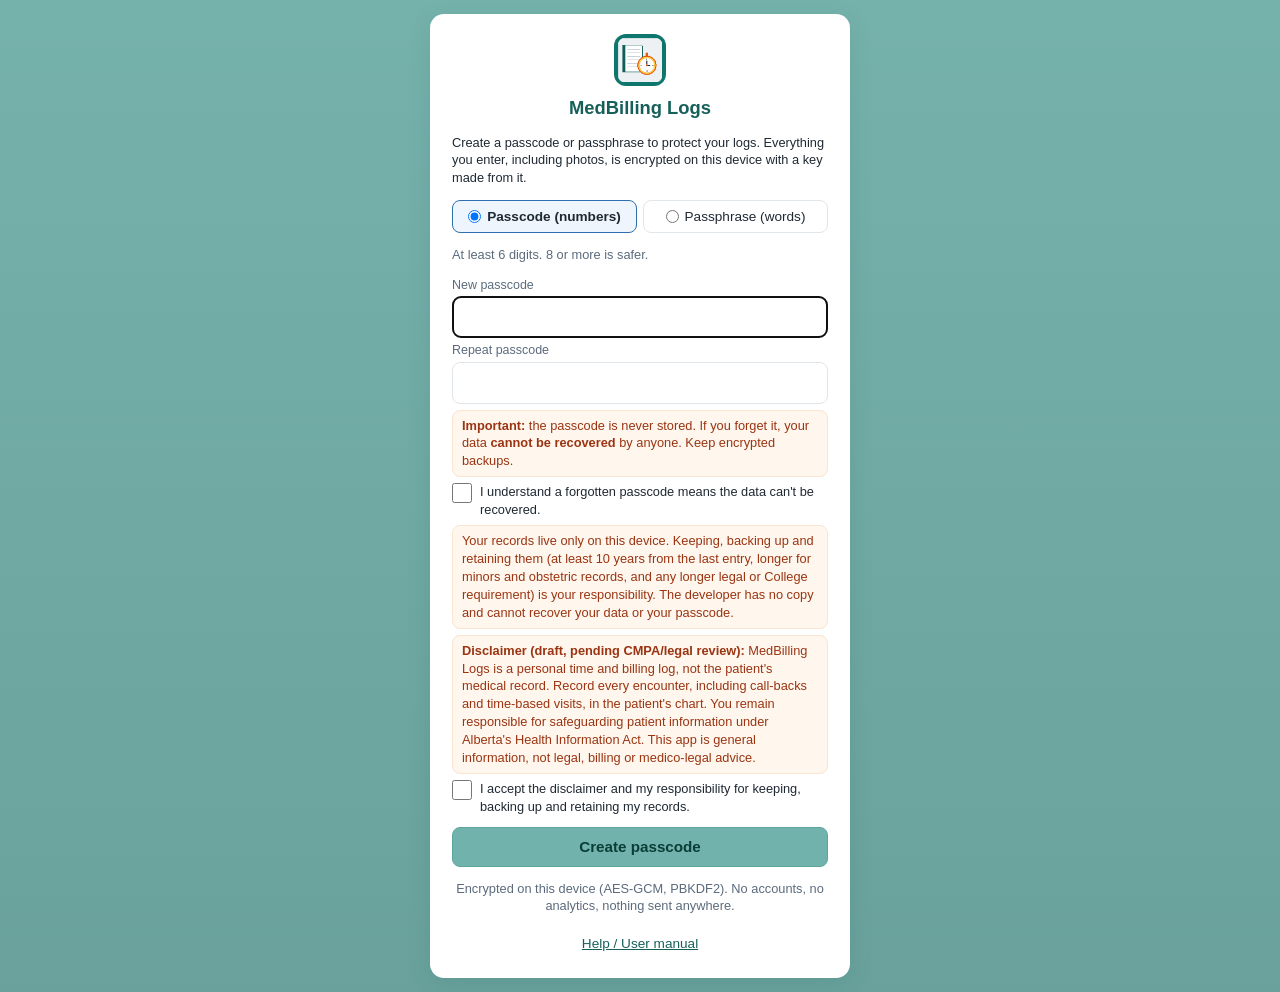
==== public/index.html @ 8cae79d1 "Logs v13 (Cloudflare line) + Medibrisa footer; Fee Desk links -> feedesk.medibrisa.com (0 github.io)" ====
<!doctype html>
<html lang="en">
<head>
<meta charset="utf-8">
<meta name="viewport" content="width=device-width, initial-scale=1, viewport-fit=cover">
<meta http-equiv="Content-Security-Policy" content="default-src 'self'; script-src 'self'; style-src 'self'; img-src 'self' data: blob:; connect-src 'self'; form-action 'none'; manifest-src 'self'; worker-src 'self'; base-uri 'self'; object-src 'none'">
<meta name="referrer" content="no-referrer">
<title>MedBilling Logs</title>
<meta name="description" content="MedBilling Logs: private, offline encounter time log for physicians. Passcode-locked and encrypted on your device.">
<meta name="theme-color" content="#0f766e">
<meta name="apple-mobile-web-app-capable" content="yes">
<meta name="mobile-web-app-capable" content="yes">
<meta name="apple-mobile-web-app-status-bar-style" content="black-translucent">
<meta name="apple-mobile-web-app-title" content="MB Logs">
<meta name="application-name" content="MedBilling Logs">
<link rel="manifest" href="manifest.webmanifest">
<link rel="icon" href="icons/icon-192.png" sizes="192x192">
<link rel="apple-touch-icon" href="icons/apple-touch-icon.png">
<link rel="stylesheet" href="css/app.css">
<link rel="stylesheet" href="clinical-resources/cr.css">
<link rel="stylesheet" href="css/shared/favrow.css">
<link rel="stylesheet" href="css/shared/suite.css">
<link rel="stylesheet" href="css/shared/spui.css">
<link rel="stylesheet" href="css/shared/move.css">
</head>
<body class="locked">
<section id="lock" class="lock" aria-label="Locked">
  <div class="lockbox">
    <img src="icons/icon-192.png" alt="" width="64" height="64">
    <h1>MedBilling Logs</h1>
    <form id="setupForm" hidden autocomplete="off">
      <p class="small">Create a passcode or passphrase to protect your logs. Everything you enter, including photos, is encrypted on this device with a key made from it.</p>
      <div class="seg kindseg" role="radiogroup" aria-label="Type of login secret"><label><input type="radio" name="sKind" value="pin" checked> Passcode (numbers)</label><label><input type="radio" name="sKind" value="phrase"> Passphrase (words)</label></div>
      <p class="small muted" id="sKindHint">At least 6 digits. 8 or more is safer.</p>
      <label class="fld"><span id="sLbl1">New passcode</span><input id="sPass" type="password" inputmode="numeric" maxlength="128" required autocomplete="new-password" autocapitalize="off" autocorrect="off" spellcheck="false"></label>
      <label class="fld"><span id="sLbl2">Repeat passcode</span><input id="sPass2" type="password" inputmode="numeric" maxlength="128" required autocomplete="new-password" autocapitalize="off" autocorrect="off" spellcheck="false"></label>
      <p class="warnbox small"><b>Important:</b> the passcode is never stored. If you forget it, your data <b>cannot be recovered</b> by anyone. Keep encrypted backups.</p>
      <label class="chk small"><input type="checkbox" id="sAck" required> I understand a forgotten passcode means the data can't be recovered.</label>
      <p class="warnbox small" id="sStmt">Your records live only on this device. Keeping, backing up and retaining them (at least 10 years from the last entry, longer for minors and obstetric records, and any longer legal or College requirement) is your responsibility. The developer has no copy and cannot recover your data or your passcode.</p>
      <p class="warnbox small" id="sDisc"><b>Disclaimer (draft, pending CMPA/legal review):</b> MedBilling Logs is a personal time and billing log, not the patient's medical record. Record every encounter, including call-backs and time-based visits, in the patient's chart. You remain responsible for safeguarding patient information under Alberta's Health Information Act. This app is general information, not legal, billing or medico-legal advice.</p>
      <label class="chk small"><input type="checkbox" id="sResp" required> I accept the disclaimer and my responsibility for keeping, backing up and retaining my records.</label>
      <p class="err small" id="sErr" role="alert"></p>
      <button type="submit" class="primary wide" id="sBtn">Create passcode</button>
    </form>
    <form id="unlockForm" hidden autocomplete="off">
      <div id="euLock" class="eulock" hidden>
        <button type="button" class="primary wide" id="euBio" hidden>Unlock with Face ID</button>
        <button type="button" class="primary wide" id="euKey" hidden>Unlock with passkey</button>
        <div id="euPinBox" hidden><label class="fld">Quick PIN<input id="euPin" type="password" inputmode="numeric" pattern="[0-9]*" maxlength="6" autocomplete="off" aria-describedby="euErr"></label><button type="button" class="primary wide" id="euPinBtn">Unlock with PIN</button></div>
        <p class="err small" id="euErr" role="alert"></p>
        <p class="small muted euor">or use your passcode / passphrase:</p>
      </div>
      <label class="fld"><span id="uLbl">Passcode or passphrase</span><input id="uPass" type="password" maxlength="128" required autocomplete="current-password" autocapitalize="off" autocorrect="off" spellcheck="false"></label>
      <p class="err small" id="uErr" role="alert"></p>
      <button type="submit" class="primary wide" id="uBtn">Unlock</button>
      <button type="button" class="linkbtn" id="forgot">Forgot passcode?</button>
    </form>
    <p class="small muted" id="lockMsg"></p>
    <p class="small muted">Encrypted on this device (AES-GCM, PBKDF2). No accounts, no analytics, nothing sent anywhere.</p>
    <button type="button" class="linkbtn manlink">Help / User manual</button>
  </div>
</section>
<header class="top">
  <a class="brand" id="homeLink" href="./" aria-label="MedBilling Logs home">
    <img src="icons/icon-192.png" alt="" width="32" height="32">
    <span class="title">MedBilling Logs</span>
  </a>
  <span class="topr"><span class="clock" id="clock" aria-hidden="true"></span><button type="button" class="lockbtn" id="lockNow" aria-label="Lock now" title="Lock now">Lock</button></span>
</header>
<div class="pbar" id="pbar" role="status" aria-label="Billing time period">
  <div class="pb1"><b id="pbName">Time period</b><span class="pbh" id="pbHrs"></span><span class="pbu" id="pbUnits"></span></div>
  <div class="pb2"><div class="pbtrack" aria-hidden="true"><div class="pbfill" id="pbFill"></div></div><span class="pbr" id="pbLeft"></span></div>
</div>
<nav class="tabs sptabs" id="tabs" role="tablist" aria-label="MedBilling Logs sections">
  <button type="button" role="tab" data-tab="fav" aria-selected="false"><svg class="ti" viewBox="0 0 24 24" aria-hidden="true" focusable="false"><path d="M12 3.5l2.6 5.3 5.9.9-4.3 4.1 1 5.8L12 16.8l-5.2 2.8 1-5.8-4.3-4.1 5.9-.9z"/></svg><span>Favourites</span></button>
  <button type="button" role="tab" data-tab="today" class="on" aria-selected="true"><svg class="ti" viewBox="0 0 24 24" aria-hidden="true" focusable="false"><rect x="3.5" y="5" width="17" height="15" rx="2.5"/><path d="M3.5 10h17M8 3v4M16 3v4"/><circle cx="12" cy="15" r="1.6"/></svg><span>Today</span></button>
  <button type="button" role="tab" data-tab="history" aria-selected="false"><svg class="ti" viewBox="0 0 24 24" aria-hidden="true" focusable="false"><path d="M4 12a8 8 0 1 0 2.4-5.7"/><path d="M4 4v4h4"/><path d="M12 8v4.5l3 2"/></svg><span>History</span></button>
  <button type="button" role="tab" data-tab="claims" aria-selected="false"><svg class="ti" viewBox="0 0 24 24" aria-hidden="true" focusable="false"><rect x="4" y="3.5" width="16" height="17" rx="2.5"/><path d="M8 9l2 2 4-4M8 15h8"/></svg><span>Claims</span></button>
  <button type="button" role="tab" data-tab="res" aria-selected="false"><svg class="ti" viewBox="0 0 24 24" aria-hidden="true" focusable="false"><path d="M4 5.5A2.5 2.5 0 0 1 6.5 3H20v15H6.5A2.5 2.5 0 0 0 4 20.5z"/><path d="M4 20.5A2.5 2.5 0 0 0 6.5 23H20v-5"/></svg><span>Resources</span></button>
  <button type="button" role="tab" data-tab="data" aria-selected="false"><svg class="ti" viewBox="0 0 24 24" aria-hidden="true" focusable="false"><circle cx="12" cy="12" r="3"/><path d="M12 2.5v3M12 18.5v3M2.5 12h3M18.5 12h3M5.3 5.3l2.1 2.1M16.6 16.6l2.1 2.1M5.3 18.7l2.1-2.1M16.6 7.4l2.1-2.1"/></svg><span>Settings</span></button>
</nav>

<main id="main">
  <section id="tab-today" class="panel">
    <div class="card warnbox" id="bkRemind" hidden><p class="small" id="bkText"></p><div class="rowbtns"><button type="button" class="primary" id="bkNow">Back up now</button><button type="button" class="ghost" id="bkLater">Remind me later</button></div><p class="bkx small" data-k="auto"></p></div>
    <div class="card abwarn" id="abWarn" hidden role="status"><p class="small" id="abWarnTxt"></p><div class="rowbtns"><button type="button" class="ghost" id="abWarnAllow" hidden>Allow access</button><button type="button" class="ghost" id="abWarnRetry">Try again</button><button type="button" class="linkbtn sm" id="abWarnSet">Backup settings</button></div></div>
    <div class="card warnbox" id="abRemind" hidden><p class="small" id="abRemindTxt"></p><div class="rowbtns"><button type="button" class="primary" id="abRemindNow">Back up now</button><button type="button" class="ghost" id="abRemindLater">Later</button></div><p class="bkx small" data-k="auto"></p></div>
    <div class="tbar" id="tbar" role="toolbar" aria-label="Day tools">
      <div class="tgrp dnav">
        <button type="button" class="tb ic sptb" id="dPrev" aria-label="Previous day" title="Previous day"><span class="sti" aria-hidden="true">‹</span><span class="stl">Prev</span></button>
        <label class="tb dpick" title="Choose a day"><span id="dLbl">Today</span><input type="date" id="dPick" aria-label="Choose a day"></label>
        <button type="button" class="tb ic sptb" id="dNext" aria-label="Next day" title="Next day"><span class="sti" aria-hidden="true">›</span><span class="stl">Next</span></button>
        <button type="button" class="tb sptb" id="dToday" aria-label="Go to today" title="Back to today"><span class="stl">Today</span></button>
        <button type="button" class="tb ic sptb" id="ptSearchBtn" aria-label="Search: find a patient" title="Find a patient (name, MRN / PHN or ULI)" aria-haspopup="dialog"><span class="sti" aria-hidden="true"><svg viewBox="0 0 24 24" width="16" height="16" aria-hidden="true" focusable="false" fill="none" stroke="currentColor" stroke-width="2.2" stroke-linecap="round"><circle cx="10.5" cy="10.5" r="6"/><path d="M15 15l5.5 5.5"/></svg></span><span class="stl">Search</span></button>
      </div>
      <div class="tgrp site">
        <button type="button" class="tb fac" id="osFac" aria-label="Choose facility"><span class="fl">Facility</span> <b id="osFacName">Choose…</b></button>
        <button type="button" class="tb arr" id="osBtn">Arrive</button>
        <span class="tinfo" id="osInfo" aria-live="polite"></span>
      </div>
      <div class="tgrp cnav" role="group" aria-label="Move between cells">
        <button type="button" class="tb ic sptb" id="gPrev" aria-label="Previous cell" title="Previous cell (Shift+Tab)"><span class="sti" aria-hidden="true">←</span><span class="stl">Cell</span></button>
        <button type="button" class="tb ic sptb" id="gNext" aria-label="Next cell" title="Next cell (Tab or Enter)"><span class="sti" aria-hidden="true">→</span><span class="stl">Cell</span></button>
      </div>
      <div class="tgrp udo" role="group" aria-label="Undo and redo">
        <button type="button" class="tb ic ub sptb" id="gUndo" aria-label="Undo" title="Undo (Ctrl+Z / ⌘Z)" disabled><span class="sti" aria-hidden="true">↶</span><span class="stl">Undo</span></button>
        <button type="button" class="tb ic ub sptb" id="gRedo" aria-label="Redo" title="Redo (Shift+Ctrl+Z / ⇧⌘Z)" disabled><span class="sti" aria-hidden="true">↷</span><span class="stl">Redo</span></button>
      </div>
      <div class="tgrp crg"><button type="button" class="tb ic sptb" id="crOpen" aria-label="Clinical resources" aria-controls="crDrawer" aria-expanded="false" title="Clinical resources (R)"><span class="sti" aria-hidden="true">📚</span><span class="stl">Resources</span></button></div>
      <span class="tinfo wk" id="wkTot"></span>
      <span class="tsp" aria-hidden="true"></span>
      <div class="tgrp acts">
        <button type="button" class="tb sptb" id="cbBtn" aria-label="Add call-back"><span class="sti" aria-hidden="true">+</span><span class="stl">Call-back</span></button>
        <button type="button" class="tb sptb" id="repToday" aria-label="Report / share"><span class="sti" aria-hidden="true">⇪</span><span class="stl">Report</span></button>
        <span class="menuwrap">
          <button type="button" class="tb sptb" id="moreBtn" aria-label="More day actions" aria-haspopup="true" aria-expanded="false" aria-controls="moreMenu"><span class="sti" aria-hidden="true">⋯</span><span class="stl">More</span></button>
          <span class="menu" id="moreMenu" hidden>
            <button type="button" id="manualBtn">+ Add past entry</button>
            <button type="button" id="tlToday">Timeline</button>
            <button type="button" id="rvToday">Review day</button>
            <button type="button" id="repToday2" class="mobonly">Report / share day</button>
            <button type="button" id="osEdit" hidden>Edit arrival time / back-date</button>
            <button type="button" class="manlink">Help: using the spreadsheet</button>
            <span class="mtrack" id="trackAgain" hidden></span>
          </span>
        </span>
      </div>
    </div>
    <button type="button" class="premstrip" id="premStrip" hidden></button>
    <div id="clmBar" class="clmbar" role="status" aria-live="polite" hidden></div>
    <div id="todayList" class="gridbox"></div>
  </section>

  <section id="tab-fav" class="panel fdfav" hidden>
    <div id="favPane" aria-live="polite"></div>
  </section>
  <section id="tab-history" class="panel" hidden>
    <div class="wstrip" id="wsHist"></div>
    <div id="histList"></div>
    <div class="card">
      <h3>Report a day or date range</h3>
      <div class="range"><label>From<input type="date" id="rFrom"></label><label>To<input type="date" id="rTo"></label></div>
      <button type="button" class="primary" id="repRange">Create report (PDF, Word, Excel, CSV)</button>
    </div>
  </section>

  <section id="tab-claims" class="panel" hidden>
    <div class="clmhead">
      <button type="button" class="ghost" id="clmPrev" aria-label="Previous batch week">‹</button>
      <div class="clmtt"><h2 id="clmWk">Batch</h2><p class="small muted" id="clmWkSub"></p></div>
      <button type="button" class="ghost" id="clmNext" aria-label="Next batch week">›</button>
      <button type="button" class="ghost" id="clmThis">This week</button>
    </div>
    <div class="clmbatch" id="clmBatch"></div>
    <p class="small muted clmtestnote">Thursday report. Test build: H-Link is not connected. “Queued for H-Link” only marks a claim as approved; nothing is sent.</p>
    <div id="clmRep"></div>
  </section>

  <section id="tab-res" class="panel" hidden>
    <p class="small muted">Official sites, opened in your browser. Opening a link sends no app data (no referrer, nothing attached). The app locks when you leave it.</p>
    <div class="card res"><h3>AHS &amp; zones</h3><ul><li><a href="https://www.albertahealthservices.ca/" target="_blank" rel="noopener noreferrer external" referrerpolicy="no-referrer">Alberta Health Services (AHS)</a></li><li><a href="https://www.albertahealthservices.ca/zones/zones.aspx" target="_blank" rel="noopener noreferrer external" referrerpolicy="no-referrer">AHS zones overview</a></li><li><a href="https://www.albertahealthservices.ca/zones/south-zone.aspx" target="_blank" rel="noopener noreferrer external" referrerpolicy="no-referrer">AHS South Zone</a></li><li><a href="https://www.albertahealthservices.ca/zones/calgary-zone.aspx" target="_blank" rel="noopener noreferrer external" referrerpolicy="no-referrer">AHS Calgary Zone</a></li><li><a href="https://www.albertahealthservices.ca/zones/central-zone.aspx" target="_blank" rel="noopener noreferrer external" referrerpolicy="no-referrer">AHS Central Zone</a></li><li><a href="https://www.albertahealthservices.ca/zones/edmonton-zone.aspx" target="_blank" rel="noopener noreferrer external" referrerpolicy="no-referrer">AHS Edmonton Zone</a></li><li><a href="https://www.albertahealthservices.ca/zones/north-zone.aspx" target="_blank" rel="noopener noreferrer external" referrerpolicy="no-referrer">AHS North Zone</a></li><li><a href="https://www.albertahealthservices.ca/assets/zone/ahs-map-ahs-zones.pdf" target="_blank" rel="noopener noreferrer external" referrerpolicy="no-referrer">AHS zone map (PDF)</a></li><li><a href="https://covenanthealth.ca/" target="_blank" rel="noopener noreferrer external" referrerpolicy="no-referrer">Covenant Health</a></li><li><a href="https://albertapcns.ca/pcn" target="_blank" rel="noopener noreferrer external" referrerpolicy="no-referrer">Primary Care Networks (Alberta)</a></li><li><a href="https://www.alberta.ca/about-primary-health-care" target="_blank" rel="noopener noreferrer external" referrerpolicy="no-referrer">About primary health care (Alberta.ca)</a></li></ul></div>
    <div class="card res"><h3>Billing</h3><ul><li><a href="https://feedesk.medibrisa.com/" target="_blank" rel="noopener noreferrer external" referrerpolicy="no-referrer">MedBilling Fee Desk</a><span class="resd">Companion app: look up billing (fee) codes and ICD-9 diagnostic codes, with fees, rules and notes. Works offline; nothing you type is sent.</span></li><li><a href="https://www.alberta.ca/fees-health-professionals" target="_blank" rel="noopener noreferrer external" referrerpolicy="no-referrer">Alberta Health: Fees information for health professionals (SOMB)</a></li><li><a href="https://open.alberta.ca/publications/somb-2026-04-01" target="_blank" rel="noopener noreferrer external" referrerpolicy="no-referrer">Schedule of Medical Benefits, April 1, 2026 (Open Government)</a></li><li><a href="https://www.alberta.ca/bulletins-for-health-professionals" target="_blank" rel="noopener noreferrer external" referrerpolicy="no-referrer">Alberta Health: Bulletins for health professionals</a></li><li><a href="https://www.alberta.ca/h-link-electronic-claims-system" target="_blank" rel="noopener noreferrer external" referrerpolicy="no-referrer">Alberta Health: H-Link electronic claims system</a></li><li><a href="https://open.alberta.ca/publications/physician-s-resource-guide" target="_blank" rel="noopener noreferrer external" referrerpolicy="no-referrer">Alberta Health: Physician's resource guide (claims)</a></li><li><a href="https://www.alberta.ca/health-professional-business-forms" target="_blank" rel="noopener noreferrer external" referrerpolicy="no-referrer">Alberta Health: Health professional business forms</a></li><li><a href="https://www.albertadoctors.org/practice/billing-support/" target="_blank" rel="noopener noreferrer external" referrerpolicy="no-referrer">AMA Billing Support</a></li><li><a href="https://www.albertadoctors.org/practice/physician-compensation/fee-for-service/" target="_blank" rel="noopener noreferrer external" referrerpolicy="no-referrer">AMA Fee-for-service resources</a></li><li><a href="https://apps.albertadoctors.org/fee-navigator/" target="_blank" rel="noopener noreferrer external" referrerpolicy="no-referrer">AMA Fee Navigator</a></li><li><a href="https://www.albertadoctors.org/news/publications/billing-tips/documentation-is-important/" target="_blank" rel="noopener noreferrer external" referrerpolicy="no-referrer">AMA billing tip: Documentation is important</a></li><li><a href="https://apps.albertadoctors.org/fee-navigator/billing-tips/documentation-pca-billing-tip" target="_blank" rel="noopener noreferrer external" referrerpolicy="no-referrer">AMA Fee Navigator tip: Documentation (PCPCM)</a></li><li><a href="https://apps.albertadoctors.org/fee-navigator/billing-tips/phone-call-documentation" target="_blank" rel="noopener noreferrer external" referrerpolicy="no-referrer">AMA Fee Navigator tip: Phone call documentation</a></li><li><a href="https://www.albertadoctors.org/news/publications/billing-corner/" target="_blank" rel="noopener noreferrer external" referrerpolicy="no-referrer">AMA Billing Corner</a></li><li><a href="https://www.albertadoctors.org/media/zolbejry/pcpcm-operations-manual-v42-jan-9.pdf" target="_blank" rel="noopener noreferrer external" referrerpolicy="no-referrer">AMA PCPCM operations manual (PDF)</a></li><li><a href="https://www.alberta.ca/health-professionals-audit-and-compliance-assurance" target="_blank" rel="noopener noreferrer external" referrerpolicy="no-referrer">Alberta Health: Audit and compliance assurance</a></li><li><a href="https://www.cmpa-acpm.ca/en/membership/protection-for-members/principles-of-assistance/billing-investigations" target="_blank" rel="noopener noreferrer external" referrerpolicy="no-referrer">CMPA: Billing investigations</a></li></ul></div>
    <div class="card res"><h3>Regulatory &amp; privacy</h3><ul><li><a href="https://cpsa.ca/" target="_blank" rel="noopener noreferrer external" referrerpolicy="no-referrer">College of Physicians &amp; Surgeons of Alberta (CPSA)</a></li><li><a href="https://oipc.ab.ca/" target="_blank" rel="noopener noreferrer external" referrerpolicy="no-referrer">Office of the Information and Privacy Commissioner of Alberta (OIPC)</a></li><li><a href="https://www.alberta.ca/health-information-act" target="_blank" rel="noopener noreferrer external" referrerpolicy="no-referrer">Health Information Act (Alberta.ca)</a></li><li><a href="https://kings-printer.alberta.ca/1266.cfm?page=H05.cfm" target="_blank" rel="noopener noreferrer external" referrerpolicy="no-referrer">Health Information Act (Alberta King's Printer)</a></li><li><a href="https://cpsa.ca/physicians/standards-of-practice/patient-record-retention/" target="_blank" rel="noopener noreferrer external" referrerpolicy="no-referrer">CPSA: Patient Record Retention standard</a></li><li><a href="https://www.cmpa-acpm.ca/en/advice-publications/browse-articles/2003/a-matter-of-records-retention-and-transfer-of-clinical-records" target="_blank" rel="noopener noreferrer external" referrerpolicy="no-referrer">CMPA: Records retention, access, security and transfer</a></li><li><a href="https://www.cmpa-acpm.ca/en/advice-publications/handbooks/electronic-records-handbook/destroying-and-disposing-of-records" target="_blank" rel="noopener noreferrer external" referrerpolicy="no-referrer">CMPA: Destroying and disposing of electronic records</a></li><li><a href="https://www.cmpa-acpm.ca/en/advice-publications/browse-articles/2011/using-clinical-photography-and-video-for-educational-purposes" target="_blank" rel="noopener noreferrer external" referrerpolicy="no-referrer">CMPA: Clinical photography and video</a></li><li><a href="https://www.cmpa-acpm.ca/en/advice-publications/browse-articles/2023/recording-clinical-encounters-with-patients-what-physicians-need-to-know" target="_blank" rel="noopener noreferrer external" referrerpolicy="no-referrer">CMPA: Recording clinical encounters</a></li><li><a href="https://www.cmpa-acpm.ca/en/advice-publications/browse-articles/2013/protecting-patient-privacy-when-delivering-care-virtually" target="_blank" rel="noopener noreferrer external" referrerpolicy="no-referrer">CMPA: Protecting patient privacy in virtual care (email/text)</a></li><li><a href="https://www.cmpa-acpm.ca/en/advice-publications/browse-articles/2019/texting-safely-about-patient-care" target="_blank" rel="noopener noreferrer external" referrerpolicy="no-referrer">CMPA: Texting safely about patient care</a></li><li><a href="https://www.cmpa-acpm.ca/en/advice-publications/browse-articles/2018/the-new-reality-of-reporting-a-privacy-breach" target="_blank" rel="noopener noreferrer external" referrerpolicy="no-referrer">CMPA: Reporting a privacy breach</a></li><li><a href="https://www.cmpa-acpm.ca/en/education-events/good-practices/professionalism-ethics-and-wellness/privacy-and-confidentiality" target="_blank" rel="noopener noreferrer external" referrerpolicy="no-referrer">CMPA: Privacy and confidentiality</a></li><li><a href="https://www.albertadoctors.org/resource-centre/privacy-resources/" target="_blank" rel="noopener noreferrer external" referrerpolicy="no-referrer">AMA Privacy resources</a></li><li><a href="https://www.albertadoctors.org/resource-centre/privacy-resources/health-information-act/" target="_blank" rel="noopener noreferrer external" referrerpolicy="no-referrer">AMA: Health Information Act overview</a></li><li><a href="https://www.albertadoctors.org/resource-centre/privacy-resources/acceptable-use-of-email-policy/" target="_blank" rel="noopener noreferrer external" referrerpolicy="no-referrer">AMA: Acceptable Use of Email Policy</a></li><li><a href="https://www.albertadoctors.org/resource-centre/privacy-resources/breach-management-policy/" target="_blank" rel="noopener noreferrer external" referrerpolicy="no-referrer">AMA: Breach Management Policy</a></li><li><a href="https://www.albertadoctors.org/resource-centre/privacy-resources/five-steps-to-minimize-privacy-breaches/" target="_blank" rel="noopener noreferrer external" referrerpolicy="no-referrer">AMA: Five Steps to Minimize Privacy Breaches</a></li><li><a href="https://www.albertadoctors.org/resource-centre/privacy-resources/notification-to-patients-affected-by-privacy-breach/" target="_blank" rel="noopener noreferrer external" referrerpolicy="no-referrer">AMA: Notification to patients affected by a breach</a></li><li><a href="https://www.albertadoctors.org/resource-centre/privacy-resources/assessing-risk-and-implementing-safeguards/" target="_blank" rel="noopener noreferrer external" referrerpolicy="no-referrer">AMA: Assessing Risk and Implementing Safeguards</a></li><li><a href="https://www.albertadoctors.org/resource-centre/privacy-resources/faq-privacy-agreements/" target="_blank" rel="noopener noreferrer external" referrerpolicy="no-referrer">AMA: FAQ Privacy agreements</a></li><li><a href="https://www.albertadoctors.org/media/x5cf23al/collection-use-and-disclosure-policy.pdf" target="_blank" rel="noopener noreferrer external" referrerpolicy="no-referrer">AMA: Collection, Use, Disclosure and Disposal policy template (PDF)</a></li></ul></div>
    <div class="card res"><h3>Professional</h3><ul><li><a href="https://www.albertadoctors.org/" target="_blank" rel="noopener noreferrer external" referrerpolicy="no-referrer">Alberta Medical Association (albertadoctors.org)</a></li><li><a href="https://www.cmpa-acpm.ca/" target="_blank" rel="noopener noreferrer external" referrerpolicy="no-referrer">Canadian Medical Protective Association (CMPA)</a></li><li><a href="https://www.cmpa-acpm.ca/en/education-events/good-practices/physician-patient/documentation-and-record-keeping" target="_blank" rel="noopener noreferrer external" referrerpolicy="no-referrer">CMPA: Documentation and record keeping</a></li><li><a href="https://www.cmpa-acpm.ca/en/advice-publications/handbooks/electronic-records-handbook" target="_blank" rel="noopener noreferrer external" referrerpolicy="no-referrer">CMPA: Electronic records handbook</a></li><li><a href="https://www.cmpa-acpm.ca/en/membership/protection-for-members/principles-of-assistance/practice-management-and-business-matters-overview-of-cmpa-assistance" target="_blank" rel="noopener noreferrer external" referrerpolicy="no-referrer">CMPA: Practice management and business matters (assistance)</a></li><li><a href="https://www.albertadoctors.org/practice/learning-development/online-training/privacy-training/" target="_blank" rel="noopener noreferrer external" referrerpolicy="no-referrer">AMA: Free privacy training</a></li></ul></div>
    <p class="small muted">Each link was checked and loaded on 2026-10-04 (MT). Websites change; if a link moves, search the organization's main site.</p>
  </section>

  <section id="tab-data" class="panel" hidden>
    <div class="spset" id="spSettings">
      <h3>Settings</h3>
      <div class="sprow"><label for="spProv">Province</label><select id="spProv" aria-label="Province or territory" disabled><option>Alberta</option></select></div>
      <div class="sprow"><label for="spSkill">Specialty</label><select id="spSkill" aria-label="Specialty (from Fee Desk)" disabled><option>—</option></select></div>
      <div class="sprow"><label>Text size</label><div class="spbtns"><button type="button" id="spSizeGo">Text size…</button></div></div>
      <div class="sprow"><label>Backup</label><div class="spbtns"><button type="button" id="spBackup">Back up (includes favourites)</button><button type="button" id="spFdSet">Change in Fee Desk</button></div></div>
      <p class="sphelp">Province and specialty come from Fee Desk on this device (change them there). The encrypted backup includes your Fee Desk favourites; a restore adds them back only on a device that has none.</p>
    </div>
    <div class="card helpcard"><h3>Help</h3><button type="button" class="linkbtn manlink">Help / User manual</button><span class="small muted"> How to use the app, step by step. Works offline.</span></div>
    <div class="card" id="crProfCard"><h3>Profile &amp; defaults</h3><p class="small muted">Provider type, specialty, province and preferences used by Clinical resources and fee code shortlists. Preferences only; no patient information.</p><button type="button" class="ghost" id="crProfile">Edit profile &amp; defaults</button></div>
    <div class="card dispcard" id="dispCard">
      <h3>Display</h3>
      <div class="tsize" role="group" aria-labelledby="tsLbl">
        <div class="tshead"><span id="tsLbl">Text size</span><span class="tsval" id="tsVal">13 px</span></div>
        <p class="tsprev" id="tsPrev" aria-hidden="true">Jane Sample · 09:30 · 03.03A · 650 · Follow-up in clinic</p>
        <div class="tsrow"><span class="tsA sm" aria-hidden="true">A</span><input type="range" id="dispSize" min="0" max="6" step="1" value="2" aria-labelledby="tsLbl" aria-valuetext="13 px"><span class="tsA lg" aria-hidden="true">A</span></div>
      </div>
      <label class="fld">Font style
        <select id="dispFont"><option value="system">System default</option><option value="rounded">Rounded</option><option value="serif">Serif</option><option value="mono">Monospace</option></select></label>
      <p class="small muted">Text size and font apply to the spreadsheet (rows and columns grow with the text) and the rest of the app. Built-in fonts only, nothing is downloaded. Saved encrypted with your passcode on this device; no patient data. <button type="button" class="linkbtn sm" id="dispReset">Reset to default</button></p>
    </div>
    <div class="card">
      <h3>Defaults</h3>
      <div class="two">
        <label class="fld">Default setting
          <select id="defSetting"><option value="H">Hospital</option><option value="C">Clinic</option></select></label>
        <label class="fld">Province
          <select id="defProv"></select></label>
      </div>
    </div>
    <div class="card" id="seatCard">
      <h3>Staff seats and permissions</h3>
      <p class="small muted">Each provider decides, per staff member, who may <b>View</b> and who may <b>Submit</b> (Approve/Submit) that provider’s billings. Everything starts Off; staff without View see nothing. Stored encrypted with your passcode.</p>
      <label class="fld">Using this device as
        <select id="seatSel"></select></label>
      <div class="fphead"><b>Providers</b> <button type="button" class="linkbtn sm" id="seatAddProv">Add provider…</button></div>
      <ul id="seatProvs" class="seatprovs"></ul>
      <div class="fphead"><b>Staff</b> <button type="button" class="linkbtn sm" id="seatAddStaff">Add staff seat…</button> <span class="small muted" id="seatStaffN"></span></div>
      <div class="permwrap"><table id="permTab" class="permtab"></table></div>
      <p class="small muted" id="permNote"></p>
    </div>
    <div class="card" id="clmLogCard">
      <h3>Audit log: approvals and permissions <button type="button" class="linkbtn sm" id="clmLogRefresh">Refresh</button></h3>
      <p class="small muted">Who did what, and when (Mountain Time). Part of the tamper-evident, encrypted audit log.</p>
      <div id="clmLog" class="clmlog"></div>
    </div>
    <div class="card" id="fpCard">
      <h3>Facility # and Functional centre</h3>
      <label class="chk small"><input type="checkbox" id="fcCarry" checked> New rows start with the Facility # and Functional centre picked last that day</label>
      <label class="chk small"><input type="checkbox" id="refCol" checked> Show the Referring provider column (name and practitioner ID) on the Today and History sheets and in the entry window</label>
      <div class="fphead"><b>Favourite facilities</b> <span class="small muted">(shown first in the Facility # list)</span> <button type="button" class="linkbtn sm" id="fnoFavAdd">Add…</button></div>
      <div id="fnoFavList" class="fpslist"></div>
      <div class="fphead"><b>Recent facilities</b> <button type="button" class="linkbtn sm" id="fnoRecClear">Clear</button></div>
      <div id="fnoRecList" class="fpslist"></div>
      <div class="fphead"><b>Favourite functional centres</b> <span class="small muted">(Select Favourite… in the list)</span></div>
      <div id="fcenFavList" class="fpchips"></div>
      <div class="fphead"><b>Favourite referring providers</b> <span class="small muted">(☆ in the Referring provider list; shown first)</span></div>
      <div id="refFavList" class="fpslist"></div>
      <p class="small muted credit" id="fpSrc"></p>
    </div>
    <div class="card">
      <h3>Timers</h3>
      <div class="two">
        <label class="fld">Amber after
          <select id="warnA"><option value="30">30 min</option><option value="45">45 min</option><option value="60">60 min</option><option value="90">90 min</option><option value="120">2 h</option></select></label>
        <label class="fld">Red after
          <select id="warnR"><option value="120">2 h</option><option value="180">3 h</option><option value="240">4 h</option><option value="360">6 h</option></select></label>
      </div>
      <p class="small muted">A running encounter or call-back turns amber, then red. If a timer is red when you unlock, the app asks whether to stop it now or at an earlier time (saved as entered later). In-app only: no notifications.</p>
    </div>
    <div class="card" id="perCard">
      <h3>Time periods and holidays <span class="draft">Per user · verify against the current SOMB</span></h3>
      <div id="perTable" class="pertable"></div>
      <label class="chk small"><input type="checkbox" id="holToday"> <span id="holTodayL">Today is a statutory holiday (bill like a weekend)</span></label>
      <p class="small muted" id="holInfo"></p>
      <details class="holdet"><summary class="small">Alberta general holidays, calculated each year (<span id="holYear"></span>)</summary><div id="holList" class="hollist"></div></details>
    </div>
    <div class="card" id="premCard">
      <h3>After-hours time premium limits <span class="draft">HSC 03.01AA</span></h3>
      <p class="small">Units are counted from your In / Out times (15-minute blocks, each in the period holding most of it) for each day. The strip above the Today spreadsheet shows the running count, e.g. <b>TEV 6/20</b>, and a pop-up appears when a day reaches or passes a limit. Entry is never blocked.</p>
      <label class="chk small"><input type="checkbox" id="premWarn" checked> Show a pop-up when a limit is reached or exceeded</label>
      <div class="pertable"><table class="premtab"><thead><tr><th>Modifier</th><th>When</th><th>Official max / day</th><th>Your limit</th></tr></thead><tbody id="premRows"></tbody></table></div>
      <p class="small muted" id="premSrcS"></p>
    </div>
    <div class="card">
      <h3>Lock</h3>
      <label class="fld">Auto-lock after inactivity
        <select id="autolock"><option value="1">1 minute</option><option value="2">2 minutes</option><option value="5">5 minutes</option><option value="10">10 minutes</option><option value="15">15 minutes</option></select></label>
      <p class="small muted">Switching tabs or apps does not lock it; it locks after this much inactivity (time away counts) or when you tap Lock now. Timers keep counting while locked.</p><p class="small muted" id="persistInfo"></p>
      <div class="rowbtns"><button type="button" class="ghost" id="lockNow2">Lock now</button><button type="button" class="ghost" id="chPass">Change passcode / passphrase</button></div>
      <p class="warnbox small">A forgotten passcode means the data can't be recovered. Keep an encrypted backup.</p>
      <div class="easybox" id="euCard" hidden>
        <h4>Easy unlock</h4>
        <label class="chk small" id="euBioL" hidden><input type="checkbox" id="euBioOn"> <span id="euBioLbl">Unlock with Face ID / Touch ID / passkey</span></label>
        <label class="chk small" id="euPinL" hidden><input type="checkbox" id="euPinOn"> <span>Quick PIN (4–6 digits; erased after 5 wrong tries)</span></label>
        <p class="small muted" id="euInfo"></p>
      </div>
    </div>
    <div class="card" id="bkCard">
      <h3>Backups</h3>
      <label class="chk abon"><input type="checkbox" id="abOn"> <span><b>Automatic backups</b> <span class="small muted" id="abOnHint"></span></span></label>
      <p class="small abmode" id="abMode"></p>
      <div class="two">
        <label class="fld">Frequency<select id="abEvery"><option value="60">Every hour</option><option value="120">Every 2 hours</option><option value="240">Every 4 hours</option><option value="1440">Daily</option></select></label>
        <label class="fld">Keep last<select id="abKeep"><option value="6">6 backups</option><option value="12">12 backups</option><option value="24">24 backups</option><option value="48">48 backups</option><option value="72">72 backups</option><option value="168">168 backups</option></select></label>
      </div>
      <div class="abloc" id="abLocRow"><div class="ablocn"><span class="fl">Backup location</span><b id="abLocName">Not chosen</b></div><button type="button" class="ghost" id="abPick">Choose backup location</button></div>
      <p class="small ablast"><b>Last backup:</b> <span id="abLast">never</span></p>
      <p class="small abstat" id="abStat" role="status" aria-live="polite"></p>
      <fieldset class="abfmt">
        <legend class="fldl">Files in each backup</legend>
        <label class="chk small"><input type="checkbox" checked disabled> <span><b>Encrypted backup (.mblbackup)</b>, always included. It's the only file the app can restore.</span></label>
        <span class="small muted">Readable copies (off by default):</span>
        <div class="fmtgrid"><label class="chk small"><input type="checkbox" class="abf" value="pdf"> PDF</label><label class="chk small"><input type="checkbox" class="abf" value="md"> Markdown (.md)</label><label class="chk small"><input type="checkbox" class="abf" value="docx"> Word (.docx)</label><label class="chk small"><input type="checkbox" class="abf" value="xlsx"> Excel (.xlsx)</label></div>
        <div id="abReadBox">
          <p class="warnbox small" id="abFmtWarn"></p>
          <label class="chk small"><input type="checkbox" id="abZip" checked disabled> <span><b>Readable copies are always password-protected</b> (AES-256 encrypted .zip).</span></label>
          <div id="abPwBox" class="abpw">
            <label class="chk small"><input type="radio" name="abPwMode" value="passcode" checked> Use my app passcode</label>
            <label class="chk small"><input type="radio" name="abPwMode" value="custom"> Use a separate backup password</label>
            <button type="button" class="ghost sm" id="abPwSet">Set backup password…</button>
            <p class="small" id="abPwInfo"></p>
          </div>
          <label class="chk small"><input type="checkbox" id="abNotes"> Include notes in readable copies</label>
        </div>
      </fieldset>
      <div class="rowbtns"><button type="button" class="primary" id="abNow">Back up now</button></div>
      <p class="bkx small" data-k="auto"></p>
      <details class="abhow"><summary class="small">How backups work on this device</summary><div class="small" id="abHow"></div></details>
    </div>
    <div class="card">
      <h3>Encrypted backup (manual export and import)</h3>
      <div class="saverow"><button type="button" class="ghost" id="expAll" title="Save an encrypted backup file" aria-label="Save an encrypted backup file">Export</button><p class="small">Export saves all encounters and photos to one file, encrypted with your passcode, to keep a copy or move to another device.</p></div>
      <p class="bkx small" data-k="export"></p>
      <div class="saverow"><button type="button" class="ghost" id="impAll" title="Load an encrypted backup file" aria-label="Load an encrypted backup file">Import</button><p class="small">Import loads a backup (you need the passcode it was made with). It is added to what is already here.</p></div>
      <input type="file" id="impFile" accept=".mblbackup,.json,application/json" hidden aria-label="Import backup file">
      <p class="small muted" id="storeInfo"></p>
    </div>
    <div class="card">
      <h3>Disclaimer <span class="draft">Draft, pending CMPA/legal review</span></h3>
      <p class="small">MedBilling Logs is a personal time and billing log. It is not the patient&#39;s medical record and does not replace charting. Record every encounter, including call-backs and time-based visits, in the patient&#39;s chart (AMA). Keep records at least as long as your College and the law require: CPSA requires 10 years from the last entry (longer for minors), and CMPA recommends at least 10 years. Patient information in this app is encrypted on this device, but you remain responsible for safeguarding it under Alberta&#39;s Health Information Act. Every export is an encrypted .zip; send it only through channels your custodian approves, with the password sent separately, never by unencrypted email or text. Move clinical photos into the official record, then delete them here. If a device is lost or data is exposed, tell the custodian (e.g. AHS or your clinic) and contact the CMPA right away. Fee codes and rules: confirm in the official Alberta Schedule of Medical Benefits. This app is general information, not legal, billing or medico-legal advice. Contact the CMPA (1-800-267-6522), AMA billing support or the CPSA for advice about your situation.</p>
      <p class="small muted">Sources: CMPA and AMA guidance checked 2026-10-04; links are in Resources.</p>
    </div>
    <div class="card">
      <h3>Records, retention and backups</h3>
      <p class="small">Your records live only on this device. Keeping, backing up and retaining them (at least 10 years from the last entry, longer for minors and obstetric records, and any longer legal or College requirement) is your responsibility. The developer has no copy and cannot recover your data or your passcode.</p>
      <p class="small">Retention in this app: entries and their audit records are kept for at least <b>10 years from the last entry</b> (CPSA standard; CMPA recommends at least 10 years). For an entry flagged <b>minor</b>, the longer of 10 years or 2 years after the patient turns 18 (CPSA). For an entry flagged <b>obstetric</b>, 10 years after the infant reaches the age of majority (CMPA), counted conservatively as 29 years from the last entry. After that, records become eligible for removal, but nothing is ever deleted automatically: you review and confirm. A longer legal or College requirement always takes precedence.</p>
      <p class="small"><b>Last backup:</b> <span id="lastBk">never</span> <span class="muted" id="respAt"></span></p>
      <label class="fld">Backup reminder
        <select id="bkEvery"><option value="7">Weekly</option><option value="30">Monthly</option><option value="90">Every 3 months</option><option value="0">Off</option></select></label>
      <div class="rowbtns"><button type="button" class="ghost" id="retReview">Records past retention</button></div>
      <p class="small muted" id="retInfo"></p>
    </div>
    <div class="card">
      <h3>Audit log</h3>
      <p class="small">Every create, edit and delete of an encounter, arrival/departure or call-back is recorded, append-only and encrypted. Each record carries the hash of the previous one, so any change, removal or reordering is detected.</p>
      <p class="small" id="auditStatus" aria-live="polite"></p>
      <div class="rowbtns"><button type="button" class="ghost" id="auditCheck">Check log</button><button type="button" class="ghost" id="auditDeleted">Deleted entries</button><button type="button" class="ghost" id="auditExport">Export log</button></div>
      <div id="deletedList"></div>
    </div>
    <div class="card danger">
      <h3>Delete all data</h3>
      <p class="small">Removes every encounter, arrival/departure, call-back, photo, the audit log, settings and the passcode from this device. This cannot be undone; export a backup first if you want a copy.</p>
      <button type="button" class="dangerbtn" id="wipe">Delete all data</button>
    </div>
    <div class="card">
      <h3>Privacy</h3>
      <p class="small">Everything is stored only on this device, encrypted with AES-GCM using a key derived from your passcode (PBKDF2-SHA-256, 600,000 iterations). Photos are kept inside the app's encrypted store, never in your camera roll. There are no accounts, no analytics and no third-party scripts, and the app sends nothing anywhere. Files leave the device only when you share or download them.</p>
      <p class="small"><b>Encrypted exports.</b> Every report and audit-log export is an AES-256 password-protected .zip, protected by an export password you choose (different from your passcode, never stored). Exports contain health information: send the password separately, never in the same email or message, and store and send the file only as permitted by Alberta&#39;s Health Information Act (HIA), your custodian&#39;s or AHS privacy and information-security policies, and the privacy law and privacy commissioner&#39;s guidance in your province or territory (e.g. Alberta OIPC). Delete copies you no longer need. <button type="button" class="linkbtn" data-man="m-open">How to open the .zip</button></p>
      <p class="small"><b>Your responsibility.</b> As the custodian or an affiliate of a custodian, you are responsible for handling this information in a compliant way. The app is designed to support compliance and does not transmit exports anywhere by itself; it is not certified or approved by AHS or any regulator.</p>
    </div>
    <div class="card">
      <h3>Fee code sources</h3>
      <div id="credits" class="small muted"></div>
      <p class="small muted">Code data from <a href="https://feedesk.medibrisa.com/" rel="noopener noreferrer">MedBilling Fee Desk</a>, bundled in the app. Always confirm codes and fees in the official schedule.</p>
      <p class="small muted" id="dxCredit">Diagnostic code suggestions: Alberta Health, Alberta Health diagnostic codes: claims assessment (ICD-9 supplement, as of 2018-01-18). Contains information licensed under the Open Government Licence – Alberta. Data via MedBilling Fee Desk. Any code can also be typed as free text.</p>
    </div>
  </section>
</main>


<footer class="foot">
  <p class="small muted units-note" id="unitsNote"></p>
  <p class="small muted">Time log only. Confirm time-based billing rules in your own schedule (e.g. Alberta SOMB) before submitting claims.</p>
  <p class="small muted">Passcode-locked and encrypted on this device. No accounts, analytics or trackers. Nothing is sent anywhere.</p>
  <p class="small muted fdhelp">For help with medical billing codes and diagnostic codes (ICD-9 / ICD-10), use <a href="https://feedesk.medibrisa.com/" target="_blank" rel="noopener noreferrer external" referrerpolicy="no-referrer">MedBilling Fee Desk</a></p>
  <p class="small muted"><button type="button" class="linkbtn manlink">Help / User manual</button></p>
  <p class="small muted">Part of Medibrisa · <a href="https://feedesk.medibrisa.com/" rel="noopener noreferrer">MedBilling Fee Desk</a></p>
  <div class="copyright">© 2026 MedBilling Logs. All rights reserved. This app is protected by copyright. Reproduction or duplication without permission is an infringement.</div>
</footer>

<dialog id="editDlg">
  <form method="dialog" class="dlg" id="editForm" autocomplete="off">
    <h3 id="editTitle">Encounter</h3>
    <div id="eView" class="eview">
      <div class="eacts" role="group" aria-label="Entry actions">
        <button type="button" class="eact" id="eaTime" aria-expanded="false" aria-controls="eAddTime"><span class="ei" aria-hidden="true">+</span>Add time</button>
        <button type="button" class="eact notshift" id="eaSame" title="Start a new timer for this patient: room/label, initials and chart carried over, codes left blank"><span class="ei" aria-hidden="true">↔</span>Same patient, new encounter</button>
        <button type="button" class="eact" id="eaEdit"><span class="ei" aria-hidden="true">✎</span>Edit</button>
      </div>
      <div class="addtime" id="eAddTime" hidden>
        <span class="fldl" id="eAddLbl">Add time to this entry</span>
        <div class="addbtns"><button type="button" data-add="5">+5 min</button><button type="button" data-add="15">+15 min</button><button type="button" data-add="30">+30 min</button><button type="button" id="eaSeg">New segment (start / end)…</button></div>
        <p class="small muted" id="eAddInfo"></p>
      </div>
      <dl class="esum" id="eSummary"></dl>
      <div class="rowbtns notshift" id="eRepRow"><button type="button" class="ghost" id="eRepeat" title="Start a new timer with the same setting, facility, fee codes and diagnostic codes (no patient details)">Track again <span class="small muted">(codes only)</span></button><button type="button" class="ghost" id="eFavSet">☆ Save code set</button></div>
    </div>
    <div class="notesbox" id="eNotesBox">
      <div class="noteshead"><span class="fldl">Notes <span class="muted" id="eNoteCount"></span></span><button type="button" class="linkbtn sm" id="eNoteAdd">+ Add note</button></div>
      <div class="notenew" id="eNoteNew" hidden>
        <textarea id="eNoteText" maxlength="1000" rows="3" placeholder="Note (encrypted, kept on this device)" aria-label="New note"></textarea>
        <div class="notebtns"><span class="small muted" id="eNoteLen">0 / 1000</span><button type="button" class="ghost sm" id="eNoteCancel">Cancel</button><button type="button" class="primary sm" id="eNoteSave">Save note</button></div>
      </div>
      <div class="notes" id="eNotes"></div>
    </div>
    <div id="eEditBox" class="eeditbox">
    <div class="seg kindseg" id="eKind" role="radiogroup" aria-label="Entry type"><button type="button" data-k="enc" role="radio">Encounter</button><button type="button" data-k="cb" role="radio">Call-back</button><button type="button" data-k="shift" role="radio">On site</button></div>
    <p class="latebadge small" id="eLate" hidden></p>
    <button type="button" class="facbtn wide2" id="eFac"><span class="fl">Facility</span><b id="eFacName">None</b></button>
    <div class="cbonly">
      <div class="two">
        <label class="fld">Call-back type<select id="eCbType"><option value="return">Return to hospital</option><option value="phone">Phone call-back</option></select></label>
        <label class="fld">Time called<input type="datetime-local" id="eCalled"></label>
      </div>
    </div>
    <div class="enconly">
    <label class="fld">Patient name<input id="eName" maxlength="80" placeholder="Full name (encrypted)" autocomplete="off"></label>
    <div class="two">
      <label class="fld">Room / bed (optional)<input id="eLabel" maxlength="24" placeholder="e.g. Rm 412 B"></label>
      <label class="fld">Initials (optional)<input id="eInit" maxlength="5" autocapitalize="characters" placeholder="e.g. JD"></label>
    </div>
    <div class="two">
      <label class="fld">MRN / PHN (optional)<input id="eChart" maxlength="24" inputmode="text" placeholder="e.g. 1234567" autocomplete="off"></label>
      <label class="fld">Billing note (optional)<input id="eBillNote" maxlength="200" placeholder="Short note for billing" autocomplete="off"></label>
    </div>
    <div class="two">
      <label class="fld">Setting<select id="eSetting"><option value="H">Hospital</option><option value="C">Clinic</option></select></label>
      <label class="fld">Type (optional)<input id="eType" list="typeList" maxlength="24" placeholder="consult, visit…"></label>
    </div>
    </div>
    <label class="fld shiftset">Setting<select id="eSetting2"><option value="H">Hospital</option><option value="C">Clinic</option></select></label>
    <datalist id="typeList"><option value="Consult"><option value="Visit"><option value="Procedure"><option value="Counselling"><option value="Call"><option value="Assist"><option value="Delivery"></datalist>
    <div class="two fprow notshift">
      <div class="fld"><span class="fldl" id="eFnoL">Facility #</span><button type="button" class="fpbtn" id="eFno" aria-labelledby="eFnoL eFno" aria-haspopup="dialog"><span class="muted">Choose…</span></button></div>
      <div class="fld"><span class="fldl" id="eFcenL">Functional centre</span><button type="button" class="fpbtn" id="eFcen" aria-labelledby="eFcenL eFcen" aria-haspopup="dialog"><span class="muted">Choose…</span></button></div>
    </div>
    <div class="codebox notshift">
      <div class="codehead"><span class="fldl">Fee code and Diagnosis (ICD-9) (optional)</span><select id="eProv" aria-label="Province"></select></div>
      <div id="eCodes" class="chips"></div>
      <div class="cdrow">
        <div class="cdcol"><label class="fldl" for="eCodeQ">Billing code</label><input id="eCodeQ" type="search" maxlength="60" placeholder="Search codes" autocomplete="off" enterkeyhint="search"><a class="fdl" id="eCodeFD" href="https://feedesk.medibrisa.com/" target="_blank" rel="noopener noreferrer external" referrerpolicy="no-referrer">Look up in Fee Desk</a></div>
        <div class="cdcol"><label class="fldl" for="eDxQ">Diagnosis (ICD-9)</label><input id="eDxQ" class="dxin" type="search" maxlength="40" placeholder="Search codes" autocomplete="off" autocapitalize="characters" enterkeyhint="search"><a class="fdl" id="eDxFD" href="https://feedesk.medibrisa.com/#/icd9" target="_blank" rel="noopener noreferrer external" referrerpolicy="no-referrer">Look up in Fee Desk</a></div>
      </div>
      <div id="eCodeRes" class="codres"></div>
      <div id="eDxRes" class="codres dxres"></div>
      <div class="two modrow">
        <label class="fld">Modifier code(s) 1<input id="eMod1" maxlength="80" placeholder="e.g. CMGP, BMI" autocomplete="off" autocorrect="off" spellcheck="false" autocapitalize="characters"></label>
        <label class="fld">Modifier code(s) 2<input id="eMod2" maxlength="80" placeholder="Separate with commas" autocomplete="off" autocorrect="off" spellcheck="false" autocapitalize="characters"></label>
      </div>
      <div id="eModU" class="emodu" hidden></div>
      <p class="small muted fdhelp">For help with medical billing codes and diagnostic codes (ICD-9 / ICD-10), use <a href="https://feedesk.medibrisa.com/" target="_blank" rel="noopener noreferrer external" referrerpolicy="no-referrer">MedBilling Fee Desk</a></p>
      <p class="small muted credit" id="eCredit"></p>
    </div>
    <div id="eNotesSlot"></div>
    <div class="notshift retflags"><span class="fldl">Record retention (optional)</span>
      <label class="chk small"><input type="checkbox" id="eMinor"> Minor (patient under 18)</label>
      <label class="fld minorage" hidden>Age at encounter (years, optional)<input id="eAge" type="number" min="0" max="17" inputmode="numeric" placeholder="unknown = keep longest"></label>
      <label class="chk small"><input type="checkbox" id="eObs"> Obstetric record</label>
      <p class="small muted" id="eRet"></p>
    </div>
    <div class="cbonly linkbox"><span class="fldl">Linked encounters (same day)</span><div id="eLinks" class="links"></div></div>
    <div class="photobox notshift">
      <span class="fldl">Photos (kept only in this app, encrypted)</span>
      <div id="ePhotos" class="thumbs"></div>
      <div class="rowbtns"><button type="button" class="ghost" id="eCam">Take photo</button><button type="button" class="ghost" id="eAttach">Attach photo</button></div>
      <input type="file" id="eCamIn" accept="image/*" capture="environment" hidden aria-label="Take photo">
      <input type="file" id="eFileIn" accept="image/*" multiple hidden aria-label="Attach photo">
    </div>
    <div class="quick"><span class="fldl" id="eQLbl">Started</span><button type="button" data-ago="0">now</button><button type="button" data-ago="5">5 min ago</button><button type="button" data-ago="15">15 min ago</button><button type="button" data-ago="30">30 min ago</button><button type="button" data-ago="60">1 h ago</button><button type="button" data-last="1" title="Start when your previous entry ended">Last stop</button><button type="button" data-end="1" class="endnow">End now</button></div>
    <div class="quick nudge"><span class="fldl">Start</span><button type="button" data-nudge="s" data-d="-5" aria-label="Start 5 minutes earlier">−5</button><button type="button" data-nudge="s" data-d="5" aria-label="Start 5 minutes later">+5</button><span class="fldl">End</span><button type="button" data-nudge="e" data-d="-5" aria-label="End 5 minutes earlier">−5</button><button type="button" data-nudge="e" data-d="5" aria-label="End 5 minutes later">+5</button><span class="fldl">Length</span><button type="button" data-dur="15">+15</button><button type="button" data-dur="30">+30</button></div>
    <div class="segs" id="eSegs"></div>
    <button type="button" class="linkbtn" id="eAddSeg">+ Add time segment</button>
    <p class="small muted" id="eSum"></p>
    <p class="small perline" id="ePer"></p>
    <p class="err small" id="eErr" role="alert"></p>
    <p class="warnbox small" id="eWarn" hidden></p>
    </div>
    <button type="button" class="linkbtn" id="eHist">History of this entry</button>
    <div class="dlgbtns">
      <button type="button" class="dangerbtn ghostdanger" id="eDelete">Delete</button>
      <span></span>
      <button type="button" class="ghost" id="eCancel">Cancel</button>
      <button type="submit" class="primary" id="eSave">Save</button>
    </div>
  </form>
</dialog>

<dialog id="ewDlg" class="ewdlg" aria-labelledby="ewT">
  <form class="ewbox" id="ewForm" autocomplete="off" novalidate>
    <header class="ewhd">
      <div class="ewtt"><h3 id="ewT">Entry</h3><p class="small muted" id="ewSub"></p></div>
      <div class="ewnav"><button type="button" class="ghost" id="ewWide" aria-pressed="false" title="Wider window (one row per billing line). You can also drag the corner to resize.">⇔ Wider</button><button type="button" class="ghost" id="ewPrev" title="Save and go to the previous patient (Alt+↑)">‹ Previous</button><button type="button" class="ghost" id="ewNext" title="Save and go to the next patient (Alt+↓)">Next ›</button></div>
    </header>
    <div class="ewbody" id="ewBody"></div>
    <p class="ewerr" id="ewErr" role="alert"></p>
    <div class="ewtot" aria-live="polite"><span>Expected total from Alberta Health <small class="muted">(estimate)</small></span><b id="ewTotal" class="mono">–</b></div>
    <footer class="ewft"><span class="small muted ewkeys">Tab moves between fields · ▾ or Alt+↓ shows choices · Ctrl+Enter saves · N (outside a field) opens a new entry</span><button type="button" class="ghost" id="ewCancel">Cancel</button><button type="button" class="apv" id="ewApv">Approve/Submit</button><button type="submit" id="ewSave">Save</button></footer>
  </form>
  <div class="ewmenu" id="ewMenu" role="listbox" hidden></div>
</dialog>
<dialog id="rowMenu" class="sheet" aria-labelledby="rmTitle">
  <div class="dlg">
    <h3 id="rmTitle">Entry</h3>
    <p class="small muted" id="rmSub"></p>
    <div class="rmlist">
      <button type="button" data-rmi="ew"><span class="ei" aria-hidden="true">⤢</span>Open entry window (every field)</button>
      <button type="button" data-rmi="start"><span class="ei" aria-hidden="true">▶</span>Start timer now</button>
      <button type="button" data-rmi="pause"><span class="ei" aria-hidden="true">❚❚</span>Pause</button>
      <button type="button" data-rmi="resume"><span class="ei" aria-hidden="true">▶</span><span id="rmResumeL">Resume</span></button>
      <button type="button" data-rmi="stop"><span class="ei" aria-hidden="true">■</span>Stop now</button>
      <button type="button" data-rmi="time"><span class="ei" aria-hidden="true">+</span>Add time</button>
      <button type="button" data-rmi="segs"><span class="ei" aria-hidden="true">⧉</span>Segments &amp; photos (edit details)</button>
      <button type="button" data-rmi="note"><span class="ei" aria-hidden="true">✎</span>Add note</button>
      <button type="button" data-rmi="same" id="rmSame"><span class="ei" aria-hidden="true">＋</span>Same patient: new row below</button>
      <button type="button" data-rmi="samerun" id="rmSameRun"><span class="ei" aria-hidden="true">↔</span>Same patient: start a new timer now</button>
      <button type="button" data-rmi="fee"><span class="ei" aria-hidden="true">↗</span>Pick fee code in Fee Desk</button>
      <button type="button" data-rmi="dx"><span class="ei" aria-hidden="true">↗</span>Pick diagnostic code in Fee Desk</button>
      <button type="button" data-rmi="mod"><span class="ei" aria-hidden="true">↗</span>Pick modifier in Fee Desk</button>
      <button type="button" data-rmi="full"><span class="ei" aria-hidden="true">⛶</span>Full-screen timer</button>
      <button type="button" data-rmi="open"><span class="ei" aria-hidden="true">›</span>Open details</button>
      <button type="button" data-rmi="del" class="rmdel"><span class="ei" aria-hidden="true">✕</span>Delete row</button>
    </div>
    <div class="dlgbtns"><span></span><button type="button" class="ghost" id="rmClose">Cancel</button></div>
  </div>
</dialog>

<dialog id="bpDlg" aria-labelledby="bpTitle">
  <form method="dialog" class="dlg" id="bpForm" autocomplete="off">
    <h3 id="bpTitle">Backup password</h3>
    <p class="small">Protects the readable backup copies (PDF, Markdown, Word, Excel) inside an AES-256 encrypted .zip. Use at least 12 characters; a few unrelated words work well.</p>
    <label class="fld">New backup password<input type="password" id="bp1" autocomplete="new-password" maxlength="128"></label>
    <div class="pwmeter" aria-hidden="true"><i id="bpBar"></i></div>
    <p class="small" id="bpStr" aria-live="polite"></p>
    <label class="fld">Repeat it<input type="password" id="bp2" autocomplete="new-password" maxlength="128"></label>
    <p class="warnbox small"><b>Write it down somewhere safe.</b> If this password is lost, the protected copies can't be opened or recovered by anyone, including the developer. It is kept only inside the app's encrypted storage, never in plain text.</p>
    <p class="err small" id="bpErr" role="alert"></p>
    <div class="dlgbtns"><span></span><button type="button" class="ghost" id="bpCancel">Cancel</button><button type="submit" class="primary" id="bpOk">Save password</button></div>
  </form>
</dialog>
<dialog id="repDlg">
  <form method="dialog" class="dlg" id="repForm" autocomplete="off">
    <h3 id="pTitle">Report</h3>
    <div class="range"><label>From<input type="date" id="pFrom" required></label><label>To<input type="date" id="pTo" required></label></div>
    <div class="seg fmt" role="radiogroup" aria-label="Format">
      <button type="button" data-fmt="pdf" role="radio" class="on">PDF</button><button type="button" data-fmt="docx" role="radio">Word</button><button type="button" data-fmt="xlsx" role="radio">Excel</button><button type="button" data-fmt="csv" role="radio">CSV</button>
    </div>
    <label class="chk small" id="pPhotosL"><input type="checkbox" id="pPhotos"> Include photos</label>
    <label class="chk small" id="pNotesL"><input type="checkbox" id="pNotes"> Include notes <span class="muted">(off by default for privacy)</span></label>
    <p class="small muted" id="pInfo"></p>
    <p class="small enchint">&#128274; Every export is encrypted: the file goes inside an AES-256 password-protected .zip.</p>
    <button type="button" class="primary wide" id="pMake">Create encrypted file…</button>
    <div id="pReady" hidden>
      <p class="small"><b id="pName"></b> <span class="muted" id="pSize"></span></p>
      <div class="okbox small" id="pWarn"><b>Encrypted (AES-256 .zip).</b> It opens only with the export password you just chose. Send the password separately, never in the same email or message. <button type="button" class="linkbtn" data-man="m-exp">How to open it</button></div>
      <div class="rowbtns"><button type="button" class="primary" id="pShare">Share…</button><button type="button" class="ghost" id="pDown">Download</button></div>
    </div>
    <p class="err small" id="pErr" role="alert"></p>
    <div class="dlgbtns"><span></span><button type="button" class="ghost" id="pClose">Close</button></div>
  </form>
</dialog>
<dialog id="xpDlg" aria-labelledby="xpTitle">
  <form method="dialog" class="dlg" id="xpForm" autocomplete="off">
    <h3 id="xpTitle">Encrypted export</h3>
    <div class="privnote small" id="xpNote" role="note">
      <p><b>Privacy notice.</b> This file contains health information. Keep it encrypted and send the password separately, never in the same email or message. Store and send it only as permitted by Alberta&#39;s Health Information Act (HIA), your custodian&#39;s or AHS (Alberta Health Services) privacy and information-security policies, and the privacy law and privacy commissioner&#39;s guidance in your own province or territory (e.g. Alberta OIPC). Delete copies you no longer need.</p>
    </div>
    <label class="chk small"><input type="checkbox" id="xpAck"> I understand. I am responsible for handling this file as the law and my custodian require.</label>
    <div id="xpRemembered" class="small" hidden><p>Using the export password you entered earlier in this session (kept in memory only; cleared when the app locks).</p><button type="button" class="linkbtn" id="xpNew">Use a different password</button></div>
    <div id="xpFields">
      <label class="fld">Export password (at least 12 characters)
        <span class="pwrow"><input type="password" id="xp1" autocomplete="new-password" autocapitalize="off" autocorrect="off" spellcheck="false" maxlength="128" aria-describedby="xpWhy"><button type="button" class="ghost sm pwshow" data-for="xp1" aria-pressed="false">Show</button></span></label>
      <div class="pwmeter" aria-hidden="true"><i id="xpBar"></i></div>
      <p class="small" id="xpStr" aria-live="polite"></p>
      <ul class="small pwwhy" id="xpWhy"></ul>
      <label class="fld">Repeat the password
        <span class="pwrow"><input type="password" id="xp2" autocomplete="new-password" autocapitalize="off" autocorrect="off" spellcheck="false" maxlength="128"><button type="button" class="ghost sm pwshow" data-for="xp2" aria-pressed="false">Show</button></span></label>
      <p class="small muted">Use a password you choose, different from your app passcode: 12+ characters with 3 of lowercase, UPPERCASE, numbers and symbols, or a passphrase of 16+ characters (several unrelated words). It is never stored and never put in the file name or share text. If it is lost, no one can open the file, including the developer.</p>
      <label class="chk small"><input type="checkbox" id="xpKeep"> Remember it for this session only (in memory; cleared when the app locks)</label>
    </div>
    <p class="err small" id="xpErr" role="alert"></p>
    <div class="dlgbtns"><span></span><button type="button" class="ghost" id="xpCancel">Cancel</button><button type="submit" class="primary" id="xpOk">Encrypt file</button></div>
  </form>
</dialog>
<dialog id="clmDlg" class="sheet" aria-labelledby="clmDlgT">
  <div class="dlg">
    <h3 id="clmDlgT">Claim</h3>
    <div id="clmDlgB" class="small"></div>
    <div class="dlgbtns"><button type="button" class="dangerbtn" id="clmWd">Withdraw approval</button><button type="button" class="primary" id="clmClose">Close</button></div>
  </div>
</dialog>
<dialog id="refDlg" class="sheet refdlg" aria-labelledby="refDlgT">
  <div class="dlg">
    <h3 id="refDlgT">Referring provider</h3>
    <p class="small muted">Search favourites and recent referring providers by name or Alberta practitioner ID, or type a new one as “Name 123456789”. ☆ adds a favourite.</p>
    <input type="search" id="refQ" placeholder="Name or practitioner ID" autocomplete="off" spellcheck="false" aria-label="Search referring providers">
    <div id="refList" class="reflist" role="listbox" aria-label="Referring providers"></div>
    <div class="dlgbtns"><span></span><button type="button" class="ghost" id="refClose">Close</button></div>
  </div>
</dialog>
<dialog id="askDlg">
  <form method="dialog" class="dlg" id="askForm" autocomplete="off">
    <h3 id="askTitle"></h3>
    <p class="small" id="askText"></p>
    <div id="askFields"></div>
    <p class="err small" id="askErr" role="alert"></p>
    <div class="dlgbtns"><span></span><button type="button" class="ghost" id="askCancel">Cancel</button><button type="submit" class="primary" id="askOk">OK</button></div>
  </form>
</dialog>
<dialog id="facDlg">
  <div class="dlg">
    <h3>Facility</h3>
    <input id="facQ" type="search" placeholder="Filter hospitals (name or town)" aria-label="Filter facilities" autocomplete="off">
    <div id="facList" class="faclist"></div>
    <div class="otherfac"><label class="fld">Other / clinic (custom name)<input id="facOther" maxlength="60" placeholder="e.g. Downtown OB/GYN Clinic"></label>
      <div class="two"><label class="fld">Setting<select id="facOtherSet"><option value="C">Clinic</option><option value="H">Hospital</option></select></label><button type="button" class="primary" id="facOtherOk">Use this name</button></div></div>
    <p class="small muted credit" id="facSrc"></p>
    <div class="dlgbtns"><button type="button" class="ghost" id="facNone">No facility</button><span></span><button type="button" class="ghost" id="facClose">Close</button></div>
  </div>
</dialog>
<dialog id="histDlg">
  <div class="dlg">
    <h3 id="histTitle">History</h3>
    <div id="histBody" class="histbody"></div>
    <div class="dlgbtns"><span></span><button type="button" class="ghost" id="histClose">Close</button></div>
  </div>
</dialog>
<dialog id="photoDlg">
  <div class="dlg">
    <img id="pvImg" alt="Encounter photo" class="pvimg">
    <div class="dlgbtns"><button type="button" class="dangerbtn ghostdanger" id="pvDel">Delete photo</button><span></span><button type="button" class="ghost" id="pvClose">Close</button></div>
  </div>
</dialog>
<dialog id="longDlg">
  <form method="dialog" class="dlg" id="longForm" autocomplete="off">
    <h3 id="lgTitle">Timer still running</h3>
    <p class="small" id="lgText"></p>
    <label class="fld">Stop at<input type="datetime-local" id="lgAt"></label>
    <p class="err small" id="lgErr" role="alert"></p>
    <div class="dlgbtns"><button type="button" class="ghost" id="lgKeep">Keep running</button><span></span><button type="button" class="stopbtn" id="lgNow">Stop now</button><button type="button" class="primary" id="lgAtBtn">Stop at time</button></div>
  </form>
</dialog>
<dialog id="revDlg">
  <div class="dlg">
    <h3 id="rvTitle">Review</h3>
    <p class="small muted" id="rvSub"></p>
    <div id="rvList" class="rvlist"></div>
    <p class="small" id="rvState"></p>
    <div class="dlgbtns"><span></span><button type="button" class="ghost" id="rvClose">Close</button><button type="button" class="primary" id="rvMark">Mark reviewed</button></div>
  </div>
</dialog>
<dialog id="tlDlg" class="tldlg">
  <div class="dlg">
    <div class="tlhead"><button type="button" class="ghost sm" id="tlPrev" aria-label="Previous day">‹</button><h3 id="tlTitle">Timeline</h3><button type="button" class="ghost sm" id="tlNext" aria-label="Next day">›</button><span></span><button type="button" class="ghost" id="tlClose">Close</button></div>
    <p class="small muted tlhelp">Blocks between arrival and departure. Tap a block to open it; tap an empty spot to add a past entry there.</p>
    <div id="tlBody" class="tlbody"></div>
  </div>
</dialog>
<dialog id="procDlg" class="procdlg" aria-label="Full-screen procedure timer">
  <div class="proc">
    <div class="ptime" id="pcTime">0:00:00</div>
    <p class="pcs" id="pcState"></p>
    <div class="pcbtns"><button type="button" class="pausebtn" id="pcPause">Pause</button><button type="button" class="stopbtn" id="pcStop">Stop</button></div>
    <button type="button" class="ghost" id="pcExit">Exit full screen</button>
    <p class="pcnote" id="pcNote">Time only. The screen stays on; auto-lock still applies.</p>
  </div>
</dialog>
<div id="snack" class="snack" role="status" aria-live="polite" hidden><span id="snackTxt"></span><button type="button" id="snackUndo">Undo</button></div>
<!-- manual:start -->
<dialog id="manDlg" class="mandlg" aria-labelledby="manTitle">
  <div class="manhead"><h2 id="manTitle">MedBilling Logs · User manual</h2><button type="button" class="lockbtn" id="manClose">Close</button></div>
  <div class="man" id="manBody">
    <p class="manlead">A private time and billing log for physicians. Everything stays on this device, encrypted with your passcode or passphrase. This manual works offline. Version 9v (October 2026).</p>
    <nav class="mantoc" aria-label="Contents">
      <a href="#m-start" data-go="m-start">1. Getting started, passcode and easy unlock</a>
      <a href="#m-per" data-go="m-per">2. The time-period bar</a>
      <a href="#m-site" data-go="m-site">3. Arrival, departure and call-backs</a>
      <a href="#m-enc" data-go="m-enc">4. Encounters: the spreadsheet, notes editor, text size</a>
      <a href="#m-det" data-go="m-det">5. Entry details: add time, same patient, notes</a>
      <a href="#m-quick" data-go="m-quick">6. Track again and code sets</a>
      <a href="#m-late" data-go="m-late">7. Past entries and "Entered later"</a>
      <a href="#m-codes" data-go="m-codes">8. Billing and diagnostic codes</a>
      <a href="#m-photo" data-go="m-photo">9. Photos and the lock</a>
      <a href="#m-hist" data-go="m-hist">10. History, week strip and timeline</a>
      <a href="#m-rev" data-go="m-rev">11. Review a day or week</a>
      <a href="#m-exp" data-go="m-exp">12. Encrypted reports and sharing safely</a>
      <a href="#m-audit" data-go="m-audit">13. Audit log</a>
      <a href="#m-ret" data-go="m-ret">14. Retention and backups</a>
      <a href="#m-bk" data-go="m-bk">15. Automatic backups</a>
      <a href="#m-data" data-go="m-data">16. Your data: Export my data, Import my data and moving</a>
      <a href="#m-priv" data-go="m-priv">17. Privacy, the law and your responsibility</a>
      <a href="#m-faq" data-go="m-faq">18. FAQ and troubleshooting</a>
    </nav>

    <section id="m-start">
      <h3>1. Getting started, passcode and easy unlock</h3>
      <h4>Add it to your Home Screen first</h4>
      <p>Install the app before you create a passcode, then always open it from the Home Screen icon. It then opens full screen and works offline.</p>
      <ul>
        <li><b>iPhone / iPad (Safari):</b> open the app's web address, tap <b>Share</b> (square with an arrow), then <b>Add to Home Screen</b>, then <b>Add</b>.</li>
        <li><b>Android (Chrome):</b> open the web address, tap the <b>⋮</b> menu, then <b>Install app</b> or <b>Add to Home screen</b>.</li>
      </ul>
      <p class="mantip">On iPhone, the Home Screen app keeps its own storage, separate from Safari. Entries made in a Safari tab do not appear in the Home Screen app, so pick one and stick with it (the Home Screen app is best).</p>
      <h4>First launch: passcode or passphrase</h4>
      <ul>
        <li>Choose <b>Passcode (numbers)</b>, at least 6 digits (8 or more is safer), or <b>Passphrase (words)</b>, at least 12 characters, where words and spaces are allowed (for example four unrelated words). Type it twice. Both make the encryption key the same strong way (PBKDF2-SHA-256, 600,000 rounds); a longer passphrase is much harder to guess.</li>
        <li>Tick the two boxes: you understand a forgotten passcode can't be recovered, and you accept responsibility for keeping and backing up your records.</li>
        <li>Your passcode is never stored anywhere. It makes the key that encrypts your data.</li>
        <li>To change it later, or to switch between a passcode and a passphrase: <b>Settings → Lock → Change passcode / passphrase</b>. Everything is re-encrypted with the new one.</li>
      </ul>
      <h4 id="m-easy">Easy unlock: Face ID, Touch ID, fingerprint, passkey or quick PIN</h4>
      <p><b>Face ID is the default way in (v9p).</b> When you open the app, or come back to it from another app, it asks for Face ID (Touch ID, fingerprint or passkey) by itself; there's nothing to tap. Your passcode or passphrase is the fallback and always works.</p>
      <ul>
        <li><b>New setup, iPhone / iPad / Android app:</b> right after you create your passcode, easy unlock is turned on and confirmed with one Face ID scan. The first time, iOS asks <i>Do you want to allow "MedBilling Logs" to use Face ID?</i>; tap <b>Allow</b>. If you cancel, don't allow it, or Face ID isn't set up on the phone, easy unlock stays off and the passcode is used; you can turn it on any time in <b>Settings → Lock → Easy unlock</b>.</li>
        <li><b>New setup, browser / Home Screen web app:</b> where the device has a built-in Face ID / Touch ID / Windows Hello passkey that supports this, you're asked once <i>Use Face ID to unlock?</i>; <b>Use</b> creates the passkey (the browser needs that tap).</li>
        <li><b>Already using the app:</b> after your next passcode unlock you're asked once <i>Use Face ID to unlock?</i>, with <b>Use Face ID</b> as the main choice. <b>Not now</b> keeps the passcode, and you won't be asked again (Settings → Lock turns it on later).</li>
        <li><b>When it asks by itself:</b> when the app opens and when you return to it. After you press <b>Lock</b> yourself, or after it locks from inactivity while on screen, it waits for you: tap <b>Unlock with Face ID</b> (the main button) or type the passcode.</li>
        <li><b>If Face ID fails or you cancel:</b> the passcode box is ready to type in; it doesn't keep re-asking. Tap <b>Unlock with Face ID</b> to try again.</li>
      </ul>
      <p>To turn it off, or to use a quick PIN instead: <b>Settings → Lock → Easy unlock</b> (you type your passcode or passphrase once to turn it on).</p>
      <ul>
        <li><b>iPhone / iPad app:</b> <b>Unlock with Face ID</b> (or Touch ID). A copy of the encryption key is wrapped with a key kept in the iOS Keychain that only opens after Face ID / Touch ID, and stops working if the enrolled faces or fingers change.</li>
        <li><b>Android app:</b> <b>Unlock with fingerprint</b> (or face unlock where the phone offers strong biometrics), using the Android Keystore the same way.</li>
        <li><b>Quick PIN (iPhone, iPad and Android app only):</b> a 4 to 6 digit PIN. It is stretched with the same strong key derivation as the passcode and combined with a secret held in the device Keychain / Keystore. After <b>5 wrong PINs</b> the quick PIN is erased and you need the full passcode. It is not offered in the browser, because a short PIN stored in a browser could be guessed offline.</li>
        <li><b>Browser / Home Screen web app:</b> <b>Unlock with a passkey</b> (Face ID, Touch ID, Windows Hello or a phone/security key) where the browser and passkey support the PRF extension: Safari 18 or later on iPhone, iPad (18.4 or later is most reliable) and Mac (macOS 15 or later) with iCloud Keychain passkeys; Chrome on Android with Google Password Manager; Chrome or Edge on Mac; on Windows, Windows Hello works only on Windows 11 25H2 with the February 2026 update and Chrome/Edge 147 or later (or Firefox 148 or later). Where the browser lacks it the option is hidden; if a particular passkey can’t do it, the app says so and leaves easy unlock off.</li>
      </ul>
      <ul>
        <li>Your passcode or passphrase always works and is never replaced. <b>Changing it turns easy unlock off</b> until you turn it on again.</li>
        <li>Easy unlock never opens exports. Export passwords are always typed and must differ from your passcode.</li>
        <li>Your data stays encrypted the same way (AES-GCM with a 600,000-round key). Easy unlock only stores an extra wrapped copy of the key that the device's biometrics, passkey or PIN can open.</li>
        <li>Readable automatic backups that use "same as the app passcode" need one unlock with the passcode itself in that session.</li>
      </ul>
      <h4>If you forget the passcode</h4>
      <p>No one can recover it or open your data, including the developer. The only way back in is <b>Forgot passcode?</b> on the lock screen: type DELETE to erase everything on this device and start again. If you have an encrypted backup and remember <i>that backup's</i> passcode, you can import it afterwards. This is why backups matter.</p>
      <p>After 5 wrong passcodes in a row, the app makes you wait (30 seconds at first, longer with each further miss, up to 15 minutes).</p>
      <h4>The screens</h4>
      <ul>
        <li><b>Today:</b> one slim toolbar (date, facility, Arrive/Depart, week totals, + Call-back, Report / share and <b>⋯ More</b>) above the encounter <b>spreadsheet</b>. Running rows count up live in the Min column; a totals row is pinned at the bottom.</li>
        <li><b>History:</b> the same spreadsheet grouped by day, with week totals, timeline, review and reports.</li>
        <li><b>Resources:</b> official billing, privacy and regulatory websites, including MedBilling Fee Desk.</li>
        <li><b>Settings:</b> display (text size and font), defaults, timer warnings, time periods and holidays, lock, backups, retention, audit log, this manual and Delete all data.</li>
      </ul>
    </section>

    <section id="m-per">
      <h3>2. The time-period bar</h3>
      <p class="mantip"><b>Per user, verify against the current SOMB.</b> These periods were set up from your own list. MedBilling Logs doesn't attach fee codes to them. Check the current Alberta Schedule of Medical Benefits before you bill.</p>
      <p>The bar under the header shows the billing time period you're in now (America/Edmonton time):</p>
      <ul>
        <li>The period name and hours, and a progress bar through the period.</li>
        <li>The time left until the next period starts, and the next period's name.</li>
        <li>The period's total units, the units elapsed so far, and the units you've logged in encounters during this period. Units are 15-minute blocks.</li>
      </ul>
      <table class="mantable"><tr><th colspan="3">Weekdays (Mon–Fri)</th></tr><tr><td>Weekday daytime</td><td>07:00–16:59</td><td>no premium units</td></tr><tr><td>Weekday evening</td><td>17:00–21:59</td><td>20 units</td></tr><tr><td>Weekday late evening</td><td>22:00–23:59</td><td>8 units</td></tr><tr><td>Weekday overnight</td><td>00:00–06:59</td><td>28 units</td></tr>
      <tr><th colspan="3">Weekends (Sat–Sun) and statutory holidays</th></tr><tr><td>Weekend/holiday daytime</td><td>07:00–21:59</td><td>60 units</td></tr><tr><td>Weekend/holiday late evening</td><td>22:00–23:59</td><td>8 units</td></tr><tr><td>Weekend/holiday overnight</td><td>00:00–06:59</td><td>28 units</td></tr></table>
      <ul>
        <li><b>Every encounter is tagged</b> with its period(s). If it crosses a boundary (for example 21:50–22:20), its minutes and 15-minute units are split between the periods. You'll see the split in the entry, under the start time in lists, in the daily totals, and in CSV, PDF and Word reports.</li>
        <li><b>Statutory holidays bill like weekends (v9o: the official AHCIP list).</b> The holidays are the ones in the SOMB Governing Rules (GR 1.2), worked out automatically every year, including the moving ones: New Year's Day, Family Day (3rd Monday of February), Good Friday, Victoria Day (Monday before May 25), Canada Day, Alberta Heritage Day (1st Monday of August), Labour Day, Thanksgiving Day (2nd Monday of October; Monday 12 October 2026), Remembrance Day, Christmas Day and Boxing Day. National Day for Truth and Reconciliation and Easter Monday are <i>not</i> AHCIP holidays, so they are not on the list. Switch any of them off under <b>Settings → Time periods and holidays</b>, which shows this year's and next year's dates.</li>
        <li><b>Designated days (GR 1.3).</b> When a holiday falls on a Saturday or Sunday, the Minister designates another day. The app marks the expected weekday (for example Monday 28 December 2026 for Boxing Day 2026, as published in the AMA's 2026 after-hours table; 27 and 28 December 2027 are computed, so confirm them with Alberta Health when they are announced). The weekend holiday itself bills with <b>TST</b>, the designated day with <b>TDES</b>.</li>
        <li>For any other day you need treated as a holiday, tick <b>Today is a statutory holiday</b> in Settings on that day (marked "set by you").</li>
        <li>The bar also shows the after-hours premium for the period, in plain words (v9p). First line, e.g. <b>TEV 18 of 20 units</b>: the units you entered on that modifier today against its official daily maximum. Second line, e.g. <b>Evening time logged: 35 units · 25 min left</b>: the 15-minute units of encounter time logged <i>in this period only</i> (from your rows' In / Out times). The totals row under the spreadsheet counts the whole day, so it can be higher (for example 36 units = Day 1 unit + Evening 35 units). See <a href="#m-prem" data-go="m-prem">After-hours premium units</a> in section 4.</li>
      </ul>
    </section>

    <section id="m-site">
      <h3>3. Arrival, departure and call-backs</h3>
      <h4>Time on site</h4>
      <ol>
        <li>On <b>Today</b>, tap <b>Facility</b> and pick your hospital (Alberta hospitals, grouped by AHS zone; type to filter). For a clinic or a site not listed, type a custom name under <b>Other / clinic</b>.</li>
        <li>Tap <b>Arrive</b> when you get there. The button changes to <b>Depart</b>; tap it when you leave.</li>
        <li>Forgot to tap Arrive? Open <b>⋯ More → Edit arrival time / back-date</b> to set the real time.</li>
      </ol>
      <p>"Time on site today" adds up all your on-site periods for the day.</p>
      <h4>Call-backs</h4>
      <ol>
        <li>Tap <b>+ Call-back</b>. Choose <b>Return to hospital</b> or <b>Phone call-back</b>, and set <b>Time called</b> (the time you were contacted).</li>
        <li>Save. The call-back timer starts running from now (or set an earlier arrival time with the quick buttons).</li>
        <li>Tap <b>Stop</b> when you finish. Under <b>Linked encounters</b>, tick the encounters seen during that call-back.</li>
      </ol>
      <p>Call-backs show a <b>CB</b> badge and have their own totals.</p>
    </section>

    <section id="m-enc">
      <h3>4. Encounters: the spreadsheet</h3>
      <p>Today is a spreadsheet, like Excel or Google Sheets: gridlines, a grey header row and row numbers, light zebra striping, a sticky header, and a totals row pinned at the bottom. Columns: <b>#</b> · <b>Patient name</b> · <b>MRN / PHN</b> · <b>H/C</b> (Hospital or Clinic) · <b>In</b> · <b>Out</b> · <b>Min</b> · <b>Units</b> · <b>Facility #</b> · <b>Functional centre</b> · <b>Fee code</b> · <b>Modifier code 1</b> · <b>Modifier code 2</b> · <b>Diagnosis (ICD-9)</b> · <b>Billing notes</b> · <b>⋯</b>. There are always at least 15 blank rows below your entries, and the grid never runs out (see <i>Rows never run out</i> below). Every change saves encrypted straight away; there are no pop-up forms for normal work.</p>
      <p><b>The totals (v9p).</b> The totals row shows the number of encounters, the total time in hours and minutes (<b>8 h 52</b>) and the units, then <b>8 h 52 min · 36 units</b>. Under it, one plain line each for Hospital, Clinic, Call-backs and On site, and for every time period with logged time, for example <b>Hospital 8 h 52 min · 36 units</b>, <b>Day 17 min · 1 unit</b>, <b>Evening 8 h 35 min · 35 units</b> (Night, Late evening, Weekend or Holiday as they apply). On a phone each is on its own line; they stay in view when you scroll sideways. The Min column of each row still shows minutes. Each row's units are counted on its own, so the period lines can add up to a unit more or less than the total.</p>
      <ol>
        <li><b>New patient:</b> type a name or MRN/PHN in the first blank row. That creates the encounter (not started yet).</li>
        <li><b>Start the clock:</b> type the time in <b>In</b> (24-hour: <i>0930</i>, <i>9:30</i>, <i>21h05</i>; type <i>n</i> for now), or tap <b>▶</b> in the In cell. The row's Min cell then counts up live.</li>
        <li><b>Stop:</b> type the time in <b>Out</b> (an Out earlier than In means after midnight), or tap <b>■</b> in the Out cell.</li>
        <li><b>H/C:</b> tap (or press Space, or type H or C) to switch between Hospital and Clinic.</li>
        <li><b>Codes:</b> type or paste fee and ICD-9 codes (several separated by commas). Select the cell and tap <b>↗</b> (or <b>ⓘ</b> beside a code) to pick in MedBilling Fee Desk: tap a code there and it comes straight back into that cell (see <a href="#m-codes" data-go="m-codes">section 8</a>).</li>
        <li><b>Modifiers:</b> type modifier codes in <b>Modifier code 1</b> and <b>Modifier code 2</b> (right after Fee code). Each cell takes several codes separated by commas or spaces; they are saved in capitals, separated by ", ", with duplicates removed (e.g. <i>cmgp bmi</i> → <i>CMGP, BMI</i>). See <i>Modifier codes</i> below.</li>
      </ol>
      <h4 id="m-mod">Modifier codes and roomy code cells (v9k)</h4>
      <p>Two <b>Modifier code</b> columns sit between <b>Fee code</b> and <b>Diagnosis (ICD-9)</b>. Use them however suits your billing: for example, modifiers for the first fee code in <b>Modifier code 1</b> and for the second in <b>Modifier code 2</b>, or simply all of them in one cell.</p>
      <ul>
        <li><b>Room for several codes:</b> Fee code, Modifier code 1, Modifier code 2 and Dx are wide enough for about 15 characters (three or four codes) before anything wraps, at every text size. When a cell holds more, the column widens up to a maximum and then the codes wrap onto more lines and the row grows taller; nothing is ever cut off. On a phone a code column stops at about 60 % of the screen and wraps from there. Each of these cells holds up to 200 characters (v9m), enough for 20 or more codes with their commas. In <b>Dx</b> each code sits beside a fee code in order; more Dx than fee codes are kept too, after the paired ones (v9m).</li>
        <li><b>A bigger cell while you type:</b> the code cell you are editing opens to at least two lines, and keeps growing as you add codes. Tab, Enter or the keyboard's <b>Next</b> moves Fee code → Modifier code 1 → Modifier code 2 → Dx, like any other cell. On a phone, a code cell you tap that is partly off the edge slides fully into view.</li>
        <li>Modifiers are encrypted with the entry and appear in <b>History</b>, the entry details (a <b>Modifiers</b> line) and the edit form (<b>Modifier code(s) 1 / 2</b>), every report (PDF, Word, Excel, CSV columns <i>modifier_1</i> and <i>modifier_2</i>), encrypted backups and the audit log. Entries made before version 9k simply have empty Modifier cells, and totals are not affected.</li>
        <li><b>Modifiers from Fee Desk (v9p):</b> select a Modifier code 1 or Modifier code 2 cell and tap <b>↗</b> (or ⋯ → Pick modifier in Fee Desk). Fee Desk opens straight on its Modifiers tab; tap a modifier to send it, or ＋ several and Send. They come back into the cell you started from (from Modifier code 2 they go to Modifier code 2), added after what is already there; a modifier already in the row is not added twice. Undo takes the whole pick back in one step.</li>
        <li>Type modifiers, or bring them back from Fee Desk with fee and ICD-9 codes in one go (see <a href="#m-multi">Several codes at once</a>, v9l / v9m): Modifier code 1 gets the modifiers for the row's first fee code, Modifier code 2 those for its second or later fee code. Always confirm modifiers and their rules in the current Alberta Schedule of Medical Benefits.</li>
      </ul>
      <h4 id="m-fac">Facility # and Functional centre (v9o)</h4>
      <p>Two columns sit just before <b>Fee code</b>: <b>Facility #</b> (the Alberta Health facility number for the claim) and <b>Functional centre</b>.</p>
      <ul>
        <li><b>Facility #:</b> tap the cell (or press Space / F4) for a searchable list of the official Alberta Health facility listing (411 facilities, "Facility and Functional Centre Definitions and Facility Listing", effective 1 July 2026). Type a number, a name or a town. ★ marks a favourite; favourites and your recent picks are listed first. A number not in the list can still be typed (marked "entered by you"). The source and date are shown at the bottom of the list.</li>
        <li><b>Functional centre:</b> the same kind of list as in Med Access: <i>Type something to search…</i>, <i>Select Favourite…</i>, <i>Edit/Search…</i>, then <b>CLNC</b> (clinic), <b>D</b> (day), <b>N</b> (night), <b>EMRG</b> (emergency), <b>MED</b> (medicine), <b>SURG</b> (surgery).</li>
        <li><b>H/C follows the facility:</b> on a new row whose H/C you haven't touched, picking a hospital sets H and a clinic or community facility sets C (a short note says so). On an existing row you're offered <b>Set H/C</b> instead; nothing changes unless you tap it.</li>
        <li><b>Carry-down:</b> a new row starts with the Facility # and Functional centre you used last that day (Settings → Facility & functional centre; on by default). You can always change them.</li>
        <li>On a phone both lists open as a sheet from the bottom that follows the text-size setting. Both fields are encrypted with the entry and appear in History, every report (CSV / Excel columns <i>facility_number</i>, <i>facility_name</i>, <i>functional_centre</i>), encrypted backups and the audit log. Entries made before v9o simply show them empty.</li>
      </ul>
      <h4 id="m-prem">After-hours premium units (v9o)</h4>
      <p>The after-hours time premium (Alberta Price List, HSC <b>03.01AA</b>, "SURT" modifiers) is paid in 15-minute units with a daily maximum per code. The official codes and maximums (Price List and Fee Modifier Definitions, as of 1 April 2026; holidays per Governing Rules 1.2 and 1.3):</p>
      <table class="mantable"><tr><th>Code</th><th>When</th><th>Max per day</th></tr>
      <tr><td><b>TEV</b> (with surcharge EV)</td><td>Mon–Fri 17:00–21:59</td><td>20 units</td></tr>
      <tr><td><b>TNTP</b> (NTPM)</td><td>every day 22:00–23:59</td><td>8 units</td></tr>
      <tr><td><b>TNTA</b> (NTAM)</td><td>every day 00:00–06:59</td><td>28 units</td></tr>
      <tr><td><b>TWK</b> (WK)</td><td>Sat–Sun 07:00–21:59</td><td>60 units</td></tr>
      <tr><td><b>TST</b></td><td>statutory holidays 07:00–21:59</td><td>60 units</td></tr>
      <tr><td><b>TDES</b></td><td>designated holidays 07:00–21:59</td><td>60 units</td></tr></table>
      <ul>
        <li><b>Units on the modifier (01–20):</b> type a time modifier (TEV, TNTP, TNTA, TWK, TST, TDES, or the surcharges EV, NTPM, NTAM, WK) in Modifier code 1 or 2, then tap the small <b>u?</b> / <b>×04</b> button beside it (or press F4 or Alt+↓) and pick the number of units: <b>01 · 15 min</b>, <b>02 · 30 min</b> … <b>20 · 300 min</b>. One unit = 15 minutes. You can also type it: <i>TEV04</i>, <i>TEV:4</i> or <i>TEV ×04</i>. The list starts with a suggestion from the row's In/Out times (a suggestion only; nothing is filled in for you). The units are encrypted with the entry and appear in reports as <i>TEV ×04</i> (CSV / Excel columns <i>modifier_1_units</i>, <i>modifier_2_units</i>).</li>
        <li><b>Rounding (as before):</b> logged minutes become units as full 15-minute blocks plus one more if the remainder is 8 minutes or more (e.g. 38 min = 3 units), so 02 units is claimable from 23 minutes with the patient. The Governing Rules (GR 2.3.2, 2.3.5) govern what you may claim; confirm in the current SOMB.</li>
        <li><b>Running counts:</b> a strip above the grid shows today's totals per code, e.g. <b>03.01AA TNTA 0/28 · TEV 6/20 · TNTP 0/8</b> (on holidays it says which one). The period bar shows the current period's count. These add up the units you <b>entered</b>; a surcharge (EV, NTPM, NTAM, WK) entered with units counts toward its time-premium code for that day.</li>
        <li><b>Pop-up at the limit:</b> when a code reaches its daily maximum, a pop-up says so (and again, with a warning, the first time it goes over). It never stops you entering anything. Turn it off, or set your own lower limit, in <b>Settings → After-hours premium limits</b> (your own values are marked "set by you").</li>
        <li>Not tracked: the 4-units-per-hour rule (GR 15.13.10) and call-back maximums (GR 15.11). Always check the current SOMB before you bill.</li>
      </ul>
      <h4>Rows never run out</h4>
      <p><b>Entry window (v9t):</b> tap or click a row number (or ⋯ → Open entry window, or Ctrl+Enter in a cell) to see every field of that encounter in one window. On a phone it fills the screen. <b>Claim details</b> at the top: patient name, ULI / PHN or MRN, sex, billing physician, specialty (skill code), BA number, Hospital / Clinic, referring physician and practitioner ID, Facility #, Functional centre and site. <b>Billing line 1, 2, 3…</b> each have a fee code (with its description and Fee Desk search), an ICD-9 diagnosis, calls, the service date (pick another day if the service was on a different day; it starts as the encounter day), and modifiers with a units box beside each (for example TEV 04); “+ Modifier” adds another, “+ Add billing line” adds lines without limit and ✕ removes one. Each line shows its <b>expected payment</b> from Alberta Health, and the <b>expected total</b> sits at the very bottom. These are estimates from the bundled fee schedule data (base or specialty rate × calls, plus the modifier effects), not an assessment. <b>Visit details</b>: admitted on, visit #, In / Out, original facility and location, newborn, hold reason, claim flags and the internal note. A <b>Checks</b> box updates as you type (for example a code that usually needs a referring physician, a sex-specific code, a missing time modifier or units, or a missing diagnosis). These are reminders, not rules. “⇔ Wider” (or dragging the window’s corner on a computer) makes the window wider; then each billing line fits on one row: code, diagnosis, calls, date, modifiers and units, expected pay. Every field has a ▾ list of choices; you can always type instead. Save keeps the changes, Cancel drops them, Previous / Next save and move to the next patient. The billing physician, skill and BA number you last used are filled in for new entries. Paid, balance, write-off, insurer and claim status come later with claim submission.</p>
      <p><b>Referring provider (v9r):</b> Settings → Facility # and Functional centre → Show the Referring provider column. Type the name and practitioner ID (for example "Dr. A. Smith, 12345"). On by default (turn it off here); names already saved stay with each entry and appear in exports.</p>
      <p><b>On a computer (v9q):</b> the app uses the whole browser window. The spreadsheet shares the width out so every column, from Patient name to Billing notes, is on screen without scrolling sideways (from about 1280 px wide; Edge or Chrome on a 1920 × 1080 or 1366 × 768 monitor). On a wide monitor the name, facility, code and notes columns get the extra room; In, Out, Min, Units, H/C and MRN stay compact. In a smaller window those text columns wrap onto two or more lines instead (a code is never split), and column headers may take two lines. iPhone and iPad look the same as before.</p>
      <p>The grid is endless. Whenever the cell you are in is within 5 rows of the last row, 10 more blank rows are added below; it doesn't matter how you got there (Tab, Enter, ↓, the <b>Next</b> bar, or a tap), and you don't have to type anything. Scrolling down adds up to 30 more by itself; then the footer (units rule, disclaimers, Fee Desk link and this manual) shows after the last row, and scrolling on past it adds 10 more rows each time (v9o). Row numbers simply continue (… 40, 41, 42 …), and your cursor, the text you're typing and the order of rows stay exactly where they were.</p>
      <ul>
        <li>Blank rows are only empty lines on the screen: they are never saved, never counted in the totals row and never appear in reports or exports. A row becomes an encounter only when you type in it (or pick a code into it).</li>
        <li>Rows far below your entries look plain (no buttons) until you reach them; they become ordinary rows as soon as you move into, tap or hover over them.</li>
        <li>The extra rows last until you lock the app or reload; after that the grid starts again with your entries plus the usual blank rows.</li>
      </ul>
      <h4>Columns fit what you type</h4>
      <p>Each column widens to fit its longest entry (and narrows again when you shorten it). Past a sensible maximum, <b>Patient name</b>, <b>Fee code</b>, the two <b>Modifier code</b> columns, <b>Dx</b> and <b>Billing notes</b> wrap onto more lines and the row grows taller, so nothing is cut off. Every column also has a minimum width wide enough for its usual content (about 10 digits for MRN/PHN, about 15 characters (several codes) for Fee code, each Modifier column and Dx, 5 for times, 4 for minutes and units); these widths grow and shrink with the text size (see <i>Settings → Display</i> below).</p>
      <p><b>Nothing is pinned on the left.</b> When the grid is wider than the screen, it scrolls sideways as a whole: the row number and Patient name scroll away with the other columns, so the codes and times get the full width. Only the header row (top) and the totals row (bottom) stay in place. On Today the grid fills the screen down to the bottom edge and is the only part that scrolls up and down, so the header row is always visible and rows 1–5 are always one swipe away (v9o). The active cell has a blue outline and its whole row is tinted, so you can always see where you are.</p>
      <h4>Moving between cells: only when you say so</h4>
      <p>The cursor never jumps to the next cell on its own, not after a full PHN, a 4-digit time or a fee code, and not when a save finishes. Rows also stay where they are while you work; they are put back in time order when you leave the grid. You move to another cell only with:</p>
      <ul>
        <li><b>Tab</b> or <b>Enter</b>: next cell to the right (after Billing notes, the first cell of the next row). <b>Shift-Tab</b> or <b>Shift-Enter</b>: previous cell.</li>
        <li>The <b>←</b> <b>→</b> buttons in the toolbar (same as Shift-Tab / Tab).</li>
        <li>Clicking or tapping a cell.</li>
        <li><b>↑</b> <b>↓</b> move up or down a row only right after you arrive in a cell (before you start typing). <b>← →</b> arrow keys always move the cursor inside the text and never leave the cell.</li>
        <li><b>Esc</b> cancels the edit. Typing over a selected cell replaces it; click, or press F2, to edit inside it.</li>
        <li><b>Ctrl-Z</b> (⌘Z on a Mac) undoes the last change and <b>Shift-Ctrl-Z</b> (⇧⌘Z) or <b>Ctrl-Y</b> redoes it (see <a href="#m-undo">Undo and Redo</a>). While you are typing in a cell, before you press Tab or Enter, Ctrl-Z is the cell's own text undo.</li>
        <li>On <b>Billing notes</b>, Enter and Tab move on as usual; click it, or press F2 or Space, to open the notes editor (below).</li>
      </ul>
      <h4>On a phone or tablet</h4>
      <ul>
        <li>Tap a cell to type in it; tap another cell to move there. Nothing moves while you type.</li>
        <li>The keyboard's <b>Next</b> / return key moves to the next cell, in every column (including Billing notes, where return never adds a new line on the phone).</li>
        <li>While a cell is active, a small <b>← Next →</b> bar floats above the keyboard; the cell you are in is scrolled into view above the keyboard. The screen never zooms in when you tap a cell, whatever the text size (you can still pinch to zoom).</li>
        <li>On a phone the <b>Patient name</b> column is narrower (about a third of the screen) and long names end in "…". Tap the name to see it in full in a small bubble above the cell; you can edit it there as usual.</li>
        <li>Rows are at least 40 px tall, so each cell is easy to tap.</li>
        <li><b>Billing notes</b> is always a full-width column after <b>Diagnosis (ICD-9)</b> (at least as wide as the other text columns, wider with a larger text size); tap it to write notes about what was done for the patient. The narrow column at the very end with <b>⋯</b> is the row menu (Start, Stop, Add time, Open details, Delete…), not a notes cell.</li>
      </ul>
      <h4 id="m-ned">Billing notes editor</h4>
      <p>The <b>Billing notes</b> cell shows a short preview (a line break shows as ↵). Tap the cell (or click it, or press F2 / Space when it's selected) to open a larger editor: a <b>sheet</b> that slides up from the bottom on a phone, or a <b>pop-up box</b> next to the cell on a computer. The editor grows as you type, can hold several lines (up to 500 characters) and uses 16 px or larger text, so iPhone doesn't zoom.</p>
      <ul>
        <li><b>Done</b> saves the note (encrypted, like every other cell); <b>Cancel</b> or <b>Esc</b> closes it without changes. Tapping outside the editor counts as Done.</li>
        <li>In the editor, <b>Enter</b> (return) starts a new line. On a computer, <b>Ctrl-Enter</b> (⌘-Enter on a Mac) is Done, and <b>Tab</b> is Done and moves to the next cell.</li>
        <li>Typing a letter while the Billing notes cell is selected opens the editor with that letter, replacing the old note; Cancel brings the old note back.</li>
        <li>If the app locks while the editor is open, the unfinished note is kept encrypted and comes back when you unlock. Tap Done to save it.</li>
      </ul>
      <h4 id="m-disp">Settings → Display: text size and font</h4>
      <p>Open <b>Settings → Display</b> to make the spreadsheet easier to read.</p>
      <ul>
        <li><b>Text size:</b> a slider like the iPhone's Text Size setting, with a small <b>A</b> on the left and a large <b>A</b> on the right. It has 7 steps (11, 12, 13, 14, 16, 18 and 20 px); the default is 13 px. The preview line above the slider changes as you drag. Row height and column widths grow and shrink with it, and the rest of the app scales slightly too.</li>
        <li><b>Font style:</b> <b>System default</b>, <b>Rounded</b>, <b>Serif</b> or <b>Monospace</b>. These use the fonts already on your device; nothing is downloaded.</li>
        <li>Both settings apply straight away and are remembered on this device and browser only (they are not part of your encrypted data, backups or reports, and they contain no patient information). <b>Reset to default</b> goes back to 13 px, System default.</li>
      </ul>
      <h4>The ⋯ row menu</h4>
      <p>Tap <b>⋯</b> at the end of a row (or press and hold the row number; right-click on a computer) for: Start now, Pause, Resume, Stop, Add time, Segments &amp; photos, Add note, Same patient: new row below, Same patient: start a new timer now, pick fee or dx in Fee Desk, Full-screen timer, Open details and Delete. Double-click a row number to open the details.</p>
      <ul>
        <li><b>Next unit:</b> hover the Units cell of a running row to see when the next unit starts. A running row turns <b>amber</b> after 60 minutes and <b>red</b> after 3 hours (Settings → Timers). This is a display only: recorded minutes are always the real minutes, never rounded.</li>
        <li><b>Undo:</b> after <b>Delete</b>, an <b>Undo</b> button shows for 5 seconds, and the <b>↶</b> Undo button in the toolbar brings the row back at any time that day (below). Both the action and the undo are kept in the audit log.</li>
        <li><b>Forgotten timer:</b> type the real time in <b>Out</b>. If a timer is red when you unlock, the app asks: <b>Stop now</b>, <b>Stop at time</b> or <b>Keep running</b>. A corrected time is saved as "entered later" with a note in the audit log. All of this happens inside the app, with no notifications.</li>
        <li><b>Full-screen timer:</b> big digits for procedures, readable from a distance (⋯ → Full-screen timer). It shows the time only, plus Pause and Stop. Auto-lock still applies, so for long procedures set a longer auto-lock first.</li>
        <li><b>Other days:</b> use ‹ › or tap the date in the toolbar to show another day in the same grid; <b>Today</b> jumps back. Rows typed on a past day are marked "entered later".</li>
      </ul>
      <h4 id="m-same">Same patient, more than one encounter (v9p)</h4>
      <p>When you see a patient again (or bill a second encounter for them), tap any cell in their row: the row number turns into a blue <b>＋ same</b> button. Tap it (on a computer, hover the row number and click). You can also use <b>⋯ → Same patient: new row below</b>.</p>
      <ul>
        <li>A new row appears right under the patient's last row that day, with the <b>patient name, MRN / PHN, Facility #, Functional centre and H/C</b> copied (and the Minor / Obstetric flags). <b>In, Out, minutes, units, fee codes, Dx, modifiers and notes are blank</b>; the cursor goes to In. Type the time when you know it; the row then sorts by time like any other.</li>
        <li>Rows for the same patient are grouped: a blue bar on the left of the name, and under the first row the name and MRN show lighter with a <b>″</b> mark. Every row still stores the full name and number, so reports, CSV and Excel show them on every line.</li>
        <li>Each encounter counts on its own. The totals row says, for example, <b>6 encounters · 4 patients</b> (the patients count shows when someone has more than one encounter). Rows count as the same patient when they were made with Same patient, or have the same MRN / PHN.</li>
        <li>Premium units (TEV, TNTP, …) and minutes add up across all the encounters as usual.</li>
        <li><b>Changing the name or MRN on one row changes only that row.</b> If other encounters of that patient still have the old one, a message offers <b>Apply to all</b>; tap it to update them too (one Undo reverts it).</li>
        <li>One <b>↶ Undo</b> removes the added row. <b>⋯ → Same patient: start a new timer now</b> still starts a running encounter right away (and stops the first one if it was running).</li>
      </ul>
      <h4 id="m-undo">Undo and Redo (v9p)</h4>
      <p>The <b>↶</b> (Undo) and <b>↷</b> (Redo) buttons sit in the toolbar above the grid, so they're always on screen without scrolling, on a phone too. A short message says what was undone, for example <i>Undone: Fee code edited</i> or <i>Undone: row deleted</i>. Hold the pointer over ↶ on a computer to see what it will undo.</p>
      <ul>
        <li><b>What can be undone:</b> typing over or clearing a cell; deleting or clearing rows (a deleted row comes back in its place with everything in it, including extra Dx codes, units, facility and functional centre); codes filled in from Fee Desk (fee, Dx and modifiers added together undo in one step); Facility # and Functional centre picks; unit changes (01–20); and changes that touch several rows at once.</li>
        <li><b>Keyboard:</b> Ctrl-Z / ⌘Z undoes, Shift-Ctrl-Z / ⇧⌘Z or Ctrl-Y redoes. While you are typing in a cell (before Tab or Enter), Ctrl-Z undoes your typing in that cell, like any text box.</li>
        <li><b>Each day has its own history:</b> up to 60 steps per day sheet, for today and the 3 most recently edited days. Making a new change after undoing clears the Redo steps.</li>
        <li><b>Kept safely:</b> the history is encrypted with your data (the same key) and survives locking, closing and reopening the app. It is re-encrypted when you change your passcode, and cleared when you import a backup.</li>
        <li><b>Photos:</b> photos of a deleted row are kept until the app locks, so Undo brings them back. Undoing a delete after the app has locked restores the row without its photos (the message says so).</li>
        <li>Every undo and redo is a normal saved change, recorded in the audit log ("Undo: …"). Retention clean-up and <b>Delete all data</b> can't be undone.</li>
      </ul>
      <p>Open <b>details</b> (⋯ → Open details) for segments, photos and multi-code search (section 5). Patient name and MRN/PHN never go into URLs or console logs.</p>
      <ul>
        <li>In the details editor, the quick buttons (<b>now, 5, 15, 30 min ago, 1 h ago, End now</b>) fix start or end times in one tap. <b>+ Add time segment</b> adds another stretch.</li>
        <li>If times overlap another entry, you'll see a warning. Check the times, or tap <b>Save anyway</b> if it's correct (for example, two patients seen together).</li>
        <li>Timers use clock times, so they keep counting when the app is locked, in the background, or the phone is off.</li>
        <li>Units are shown as a guide: full 15-minute blocks, plus 1 if the remainder is 8 minutes or more (38 min = 3 units). Always confirm time-based billing rules in the Alberta SOMB.</li>
        <li>On a phone the grid scrolls sideways when it is wider than the screen; nothing is pinned, so the patient name scrolls with the other columns.</li>
      </ul>
    </section>

    <section id="m-det">
      <h3>5. Entry details: add time, same patient, notes</h3>
      <p>Tap any encounter, call-back or on-site entry to open its <b>details</b>. A row of three buttons sits at the top:</p>
      <ul>
        <li><b>+ Add time:</b> tap <b>+5</b>, <b>+15</b> or <b>+30 min</b>. On a finished or paused entry the end moves later (never past now; any remainder moves the start earlier). On a running timer the start moves earlier. The change is saved right away, marked "entered later" and kept in the audit log, and <b>Undo</b> appears beside it. <b>New segment (start / end)…</b> opens the editor with a new time segment to fill in.</li>
        <li><b>↔ Same patient, new encounter:</b> starts a new timer for the same patient. The room/label, initials, chart/MRN, setting, facility and the Minor/Obstetric flags are carried over. Fee codes, diagnostic codes, notes and photos are left blank. If the first encounter is still running, it stops first. The two entries are linked: each shows a <b>Same patient</b> line in its details (tap it to jump to the other), History rows show <b>↔</b>, and the CSV report has a <i>same_patient</i> column. This is different from <b>Track again</b>, which copies only the codes and never patient details.</li>
        <li><b>✎ Edit:</b> opens the full editor. Every field can be changed: start and end times and segments, room/label, initials, chart/MRN, setting, type, facility, fee codes, modifier codes 1 and 2, diagnostic codes, Minor/Obstetric flags, call-back type and time called, linked encounters and photos. <b>Save</b> records the before and after in the audit log. <b>Cancel</b> returns to the details without changes.</li>
      </ul>
      <p>Below the buttons is a summary of the entry: date and times, minutes, units and time periods, patient details, setting and facility, codes with diagnostic codes, modifiers, retention, same-patient links and photos.</p>
      <p><b>Notes.</b> An entry can have several notes, each with its own date and time.</p>
      <ul>
        <li>Tap <b>+ Add note</b>, type up to 1000 characters, and tap <b>Save note</b>. Notes save straight away, encrypted with the entry.</li>
        <li>Each note has <b>Edit</b> and <b>Delete</b>. Edited notes show "(edited HH:MM)". A delete asks first. Every add, edit and delete is kept in the audit log, so a deleted note can still be found in the entry's history.</li>
        <li>The <b>Billing notes</b> column is a separate short note (up to 500 characters, edited in the notes editor, section 4) that goes into reports. A ✎ on a row means the entry also has dated notes.</li>
        <li>Notes from earlier versions (the single short note) were moved into the first note automatically.</li>
        <li>Notes are left out of reports unless you tick <b>Include notes</b> when you create the report (section 12).</li>
      </ul>
      <p><b>Quick actions from a row.</b> On Today or History, tap <b>⋯</b> at the end of a row, or press and hold the row number (right-click on a computer), to get <b>Add time</b>, <b>Add note</b>, <b>Same patient, new encounter</b>, <b>Open details</b> and more.</p>
    </section>

    <section id="m-quick">
      <h3>6. Track again and code sets</h3>
      <ul>
        <li>The <b>Track again</b> chips (Today → <b>⋯ More</b>) show your recent and favourite combinations, for example <i>03.03A · 780</i>. Tap one to start a timer with that setting, facility, fee code(s) and ICD-9 code(s) already filled in.</li>
        <li>Tap <b>☆</b> on a chip to save it as a favourite code set (★). Favourites come first. Tap ★ to remove it.</li>
        <li>In any saved encounter's details, <b>Track again (codes only)</b> starts a new timer with the same codes, and <b>☆ Save code set</b> saves them as a favourite.</li>
        <li>Only billing fields are copied. Room labels, initials, chart numbers, notes and photos are never copied. To carry the patient over instead (with blank codes), use <b>Same patient, new encounter</b> (section 5).</li>
      </ul>
    </section>

    <section id="m-late">
      <h3>7. Past entries and "Entered later"</h3>
      <p>For a quick past entry, go to the day with ‹ › in the toolbar and type the row with its In and Out times. Or use <b>⋯ More → + Add past entry</b> on Today for something you didn't time live, or tap an empty spot in the day timeline. Set the start and end, add details, and save.</p>
      <ul>
        <li><b>Last stop</b> sets the start to when your previous entry today ended, so back-to-back patients have no gaps.</li>
        <li><b>Start −5 / +5</b> and <b>End −5 / +5</b> nudge the times by 5 minutes. <b>Length +15 / +30</b> extends the end. Times can't go into the future.</li>
        <li>The entry shows its time-period split as you change the times.</li>
      </ul>
      <p>To keep the record honest, the app marks an entry <b>Entered later</b> when:</p>
      <ul>
        <li>a new entry starts more than 2 minutes before it was saved (back-dated), or</li>
        <li>you change the times of an existing entry, including with <b>+ Add time</b>.</li>
      </ul>
      <p>The badge shows when it was created and last edited. It also appears in reports (the <i>entered_later</i> and <i>last_edited</i> columns) and in the audit log. It isn't an error. It shows the times were entered afterwards rather than timed live.</p>
    </section>

    <section id="m-codes">
      <h3>8. Billing and diagnostic codes</h3>
      <p>In the spreadsheet, type or paste a fee or ICD-9 code into the cell, or pick it in MedBilling Fee Desk:</p>
      <h4 id="m-pick">Pick a code in Fee Desk (v9g)</h4>
      <ol>
        <li>Tap the <b>Fee code</b> or <b>Diagnosis (ICD-9)</b> cell of the row, then tap <b>↗</b> in that cell (or <b>ⓘ</b> beside a code that is already there, to start from that code). The row's <b>⋯</b> menu has the same two choices.</li>
        <li>Fee Desk opens in <b>pick mode</b>. A slim bar says <i>Picking for MedBilling Logs: tap a code to send it, or ＋ to pick several (up to 10 fee, 10 ICD-9, 10 modifiers) · Modifiers · Cancel</i> (Fee Desk v36 says 3 of each; outside Alberta, or with an older Fee Desk: <i>Picking a code for MedBilling Logs, tap a code to send it back · Cancel</i>).</li>
        <li>Tap a billing code: a search result, a favourite or recent code, a code in the price list, or the big code on its page (also <b>Use … in MedBilling Logs</b>). Tap <b>Details</b> on a result to read it first.</li>
        <li>Tap an ICD-9 code: in an ICD-9 search, in <b>Suggested ICD-9</b> on a billing code's page, or <b>Use</b>.</li>
        <li>You are back in MedBilling Logs with the code in the same cell of the same row, saved, with the cursor in that cell and a short message such as <i>03.03A added</i>.</li>
      </ol>
      <ul>
        <li><b>Several fee codes:</b> the code is added after the ones already in the cell (separated by a comma). A code already in the cell is not added twice.</li>
        <li><b>Diagnostic codes (one tapped code):</b> it goes beside the first fee code that has no Dx yet; if every fee code already has one, it is added after the others (v9n). An existing Dx is never replaced, a code already in the row is not added twice, and the message (for example <i>V22.1 added beside 03.04A</i>) offers <b>Undo</b>.</li>
        <li>A billing code tapped while picking a Dx (or an ICD-9 code while picking a fee code) goes into the matching column of the same row.</li>
        <li><b>Cancel</b> in the bar goes back without changes. A pick that isn't finished expires after 30 minutes.</li>
        <li>If MedBilling Logs locked meanwhile, the code waits: unlock and it is added. MedBilling Logs stays unlocked for at most 10 minutes while Fee Desk is open for a pick, then locks as usual.</li>
        <li><b>Privacy:</b> only the code, its kind and a random one-time token travel between the two apps; no name, MRN or other patient information. Fee Desk only returns to MedBilling Logs itself.</li>
        <li><b>iPhone and iPad:</b> works in Safari and from the Home Screen icon. In the MedBilling Logs app, Fee Desk opens in an in-app browser and iOS may ask <i>Open in "MB Logs"?</i>: tap <b>Open</b>.</li>
      </ul>
      <h4 id="m-multi">Several codes at once: fee codes, ICD-9 and modifiers (v9l, up to 10 each from v9m)</h4>
      <p>In Fee Desk's pick mode (Alberta) you can send up to <b>10 fee codes, 10 ICD-9 codes and 10 modifier codes</b> back to the same row in one go (Fee Desk v37 or later; Fee Desk v36 allows 3 of each). A plain tap still sends one code straight away, as before.</p>
      <ol>
        <li>Tap <b>＋</b> beside a code to select it instead of sending it. While something is selected, tapping other codes adds them too (tap again to remove). <b>Modifiers</b> in the pick bar opens Fee Desk's modifier search (explicit Alberta modifiers from the official SOMB list).</li>
        <li>Tap a <b>favourite that has linked codes</b> (its linked ICD-9 codes and modifiers, set up in Fee Desk) and the whole set is selected for you to check.</li>
        <li>A tray above the pick bar shows the selection (Fee · ICD-9 · Modifiers, with counters such as <i>1/10</i>; a long selection scrolls inside the tray). Remove any with <b>×</b>, then tap <b>Send to MedBilling Logs</b>.</li>
        <li>Back in MedBilling Logs the codes are in the row you started from, saved, and the filled cells flash briefly. A short message says what was added, for example <i>Added: Fee 03.03A · Dx 250.00 · Modifier 1 CMGP</i>, with <b>Undo</b>.</li>
      </ol>
      <ul>
        <li><b>Nothing is overwritten.</b> New codes are added after what is already in each cell; a code already in the row is not added twice (the message lists it as <i>Already in this row</i>).</li>
        <li><b>Fee code:</b> added after the existing ones.</li>
        <li><b>Dx:</b> every ICD-9 code sent is kept. A Dx linked to a fee code goes beside that fee code; others go on fee codes that have no Dx yet, newly added ones first; any more are added after them in the Dx cell (the row grows to show them all). An existing Dx is never replaced.</li>
        <li><b>Modifiers:</b> <b>Modifier code 1</b> is for the row's first fee code and <b>Modifier code 2</b> for its second or later fee code. A modifier linked to a fee code in Fee Desk (or sent with just one fee code) goes in the cell for that fee code's place in the row; other modifiers go in Modifier code 1. A modifier already in either cell is not added again.</li>
        <li>Only codes and the one-time token travel, as with single codes. Works in Safari, the Home Screen app and the MedBilling Logs iPhone app (Fee Desk returns with the app's own link). Older versions of Fee Desk keep sending one code at a time.</li>
      </ul>
      <ol>
        <li>Open an encounter. Under <b>Fee codes and diagnostic codes</b>, check the fee schedule (province) on the right.</li>
        <li>In <b>Billing code</b>, type a code or a few words and tap a suggestion to add it.</li>
        <li>In <b>Diagnosis (ICD-9)</b> beside it, type a code or words and tap a suggestion. Each billing code you add gets its own diagnostic code field on the same row. You can also type any code that isn't in the list.</li>
      </ol>
      <ul>
        <li>Suggestions come from lists built into the app (fee codes from MedBilling Fee Desk; ICD-9 from Alberta Health's diagnostic code supplement). They work offline and nothing you type is sent anywhere.</li>
        <li><b>Look up in Fee Desk</b> opens MedBilling Fee Desk in a new tab with fees, rules and notes. It goes straight to the code only if what you typed is a known code. Otherwise it opens Fee Desk's home page. No patient information is ever put in the link.</li>
        <li>Opening Fee Desk from an open entry no longer locks this app (unless you stay away longer than the auto-lock time). Your unsaved entry is kept as an encrypted draft and reopens after you unlock. To bring a code back automatically, use <b>↗</b> in the spreadsheet (pick mode, above).</li>
        <li><b>Nova Scotia (approval pending):</b> code lookup is unavailable until permission is granted, so no Nova Scotia code list is included. Type the code manually (it is saved exactly as typed) and confirm it in the official MSI Physician’s Manual. Codes already saved in your entries are kept.</li>
        <li>Codes and fees are a convenience. Always confirm in the official Schedule of Medical Benefits before you submit claims.</li>
      </ul>
    </section>

    <section id="m-photo">
      <h3>9. Photos and the lock</h3>
      <ul>
        <li>In an encounter, tap <b>Take photo</b> or <b>Attach photo</b>. Photos are resized, location data is removed, and they are stored only inside the app, encrypted. They aren't saved to your camera roll.</li>
        <li>Tap a thumbnail to view it or <b>Delete photo</b>.</li>
        <li>Move clinical photos into the official patient record, then delete them here.</li>
        <li><b>The lock:</b> the app locks after a period without use (Settings → Lock; 1 to 15 minutes, default 10; time spent in another tab or app counts). Switching tabs or apps does not lock it by itself; closing the tab does. Tap <b>Lock</b> at the top right to lock right away. The camera doesn't trigger a lock while you take a photo.</li>
      </ul>
    </section>

    <section id="m-hist">
      <h3>10. History, week strip and timeline</h3>
      <ul>
        <li><b>History</b> shows every day as the same spreadsheet as Today, and you can edit cells there too. <b>Open in Today</b> shows that day in the Today grid.</li>
        <li>Rows are grouped by day (newest first) and by week. Each day shows its totals: number of encounters, Hospital minutes/units (H), Clinic minutes/units (C), call-backs (CB) and time on site.</li>
        <li>Double-click a row number to open the details. Tap <b>⋯</b> (or press and hold the row number) for quick actions: Add time, Add note, Same patient, Edit. In an entry, <b>History of this entry</b> shows every change made to it.</li>
        <li>Each day also shows its <b>time periods</b> (for example <i>Eve 45m/3u · Late 20m/1u</i>).</li>
        <li><b>Week strip</b> (top of History; Today has a compact date control with ‹ › and <b>Today</b>): Monday to Sunday with the time (e.g. 45m or 6h11) and units under each day. Today is outlined, holidays are tinted, and ✓ marks reviewed days. Tap ‹ › or swipe to change weeks, and tap a day to jump to it. Tap <b>Today</b> (it turns teal when you're looking at another week) to go straight back to the current week; in History it also scrolls to today's entries. <b>Today</b> and <b>This week</b> totals sit beside it. On Today, the totals row at the bottom of the grid splits the day by Hospital, Clinic and time period.</li>
        <li><b>Timeline</b> (Today, or a day in History) draws the day as blocks: on-site time as a shaded band, Hospital in teal, Clinic in orange, call-backs dashed. Gaps and overlaps are easy to see. Tap a block to open it, or tap an empty spot to add a past entry at that time.</li>
      </ul>
    </section>

    <section id="m-rev">
      <h3>11. Review a day or week</h3>
      <p>Before you submit claims, tap <b>⋯ More → Review day</b> on Today, or <b>Review</b> / <b>Review week</b> in History. The checklist shows:</p>
      <ul>
        <li><b>Fix:</b> timers still running or paused, and arrivals with no departure. These must be cleared before you can mark the period reviewed.</li>
        <li><b>Check:</b> entries with no fee code or no diagnostic code, and overlapping entries.</li>
        <li><b>Info:</b> entries marked "entered later".</li>
      </ul>
      <p>Tap an item to open and fix it. Then tap <b>Mark reviewed</b>. The day shows <b>✎ Reviewed</b> and the audit log records it. If any entry on that day changes later, the mark is removed, the day shows <b>Edited after review</b>, and the audit log records that too.</p>
    </section>

    <section id="m-exp">
      <h3>12. Encrypted reports (PDF, Word, Excel, CSV) and sharing safely</h3>
      <p><b>Every export is encrypted.</b> Reports and the audit log are always delivered inside an <b>AES-256 password-protected .zip</b> (WinZip AES format). There is no unencrypted export.</p>
      <ol>
        <li>On Today tap <b>Report / share</b>, or on History pick <b>From</b> and <b>To</b> dates and tap <b>Create report</b>.</li>
        <li>Choose <b>PDF</b>, <b>Word</b>, <b>Excel</b> or <b>CSV</b>. For PDF and Word, tick <b>Include photos</b> only if you need them. <b>Include notes</b> is off by default; tick it only if the recipient needs your notes.</li>
        <li>Tap <b>Create encrypted file…</b>. Read the privacy notice and tick <b>I understand</b> (the tick is remembered until the app locks).</li>
        <li>Type an <b>export password</b> twice. Tap <b>Show</b> to check what you typed. A live meter shows its strength and says plainly why a password is refused.</li>
        <li>Tap <b>Encrypt file</b>, then <b>Share…</b> or <b>Download</b>. The file is named like <i>MedBillingLogs_2026-10-06.zip</i>. Neither the file name nor the share text ever includes patient details or the password.</li>
      </ol>
      <h4>Export password rules</h4>
      <ul>
        <li>You choose it, and it must be <b>different from your app passcode or passphrase</b>. The app checks this on the device, in memory only.</li>
        <li>At least <b>12 characters</b> with 3 of these 4: lowercase, UPPERCASE, numbers, symbols. Or a <b>passphrase of 16+ characters</b> (several unrelated words).</li>
        <li>Refused: common or leaked-style passwords (like <i>Password2026!</i> or a city or team name), sequences (<i>abcd</i>, <i>1234</i>), keyboard patterns (<i>qwerty</i>), repeated characters (<i>aaa</i>), and anything containing a patient's name or MRN/PHN.</li>
        <li>It is <b>never stored</b>. You type it for each export. If you tick <b>Remember it for this session only</b>, it stays in memory until the app locks, then it is cleared. Face ID, Touch ID, passkeys and the quick PIN never unlock exports.</li>
        <li>If it is lost, no one can open the file, including the developer. Zip encryption uses a weaker key-stretching step than the app itself, so a long password matters.</li>
      </ul>
      <h4>Sending it</h4>
      <p class="mantip">Send the .zip and its password <b>separately</b>: never in the same email or message (for example, send the file through your clinic's secure system and give the password by phone). Use only channels your custodian approves, and delete copies (Downloads, email attachments, Files) you no longer need. The app itself never sends exports anywhere.</p>
      <h4 id="m-open">Opening the encrypted .zip</h4>
      <p>The recipient needs an app that supports <b>AES-256 zip</b>. The built-in tools on iPhone, Mac and Windows don't:</p>
      <ul>
        <li><b>iPhone / iPad:</b> the Files app can unzip ordinary zips but <b>can't open AES-256 encrypted zips</b>. Install the free <b>iZip</b> app (App Store; it says it opens "password protected and AES encrypted ZIP files"; the free version shows ads). In Files, touch and hold the .zip, tap <b>Share</b>, choose <b>iZip</b>, then type the password.</li>
        <li><b>Mac:</b> double-clicking (Archive Utility) <b>can't open AES-256 zips</b>. Use the free <b>The Unarchiver</b> (Mac App Store or theunarchiver.com) or <b>Keka</b> (keka.io): open the .zip with it and type the password. In Terminal: <i>tar -xf FILE.zip --passphrase 'PASSWORD'</i>.</li>
        <li><b>Windows:</b> File Explorer's built-in zip support <b>doesn't open encrypted archives</b> (Microsoft recommends a tool like 7-Zip). Install the free <b>7-Zip</b> (7-zip.org), right-click the .zip, choose <b>7-Zip → Extract Here</b> and type the password.</li>
        <li><b>Android:</b> use an archive app that supports AES zip.</li>
      </ul>
      <p>Inside is the report (PDF, Word, Excel or CSV) with its usual contents: each entry with times, minutes, units, facility, patient name and MRN/PHN, billing and diagnostic codes and time periods, plus daily and overall totals in PDF, Word and Excel. Once unzipped, the report itself is <b>not encrypted</b>: open it on a secure device and delete the unzipped copy when you're done. The names of the files inside the zip are visible without the password, so they never contain patient details.</p>
    </section>

    <section id="m-audit">
      <h3>13. Audit log</h3>
      <ul>
        <li>Every create, edit, delete, start/pause/stop, undo, arrival/departure and import is recorded with its time and the before/after values. So are added time, same-patient links, each note added, edited or deleted, review marks (and their removal), favourite code sets, holiday settings, backup settings, backups made with Back up now, and automatic backup failures and recoveries (never the backup password). The log is encrypted and append-only.</li>
        <li>Each record is chained to the one before it, so any change, removal or reordering is detected.</li>
        <li><b>Settings → Audit log:</b> <b>Check log</b> verifies the chain, <b>Deleted entries</b> lists what was deleted, <b>Export log</b> saves it as PDF or CSV (note text is left out unless you tick <b>Include notes</b>).</li>
      </ul>
    </section>

    <section id="m-ret">
      <h3>14. Retention and backups</h3>
      <h4>How long records are kept</h4>
      <ul>
        <li>At least <b>10 years from the last entry</b> (CPSA; CMPA recommends at least 10 years).</li>
        <li><b>Minor</b> flag: the longer of 10 years or 2 years after the patient turns 18.</li>
        <li><b>Obstetric</b> flag: 10 years after the infant reaches majority (counted as 29 years).</li>
        <li>Nothing is ever deleted automatically. <b>Settings → Records past retention</b> shows what is eligible, and you confirm before anything is removed. Any longer legal or College requirement comes first.</li>
      </ul>
      <h4>Backups</h4>
      <ul>
        <li>Your records exist only on this device. If the phone is lost, broken or reset, or the app or its website data is deleted, they're gone unless you have a backup.</li>
        <li><b>Automatic backups</b> (off until you turn them on) save a backup every hour or at the interval you choose: see section 15.</li>
        <li><b>Settings → Encrypted backup (manual export and import) → Export</b>, confirm your passcode, then save the file (<i>medbilling-logs-backup-DATE.mblbackup</i>) somewhere safe that only you control. It's encrypted with your current passcode.</li>
        <li><b>Import</b> loads a backup (you need the passcode it was made with). It's added to what's already there. Use it to move to a new phone.</li>
        <li><b>Under every backup button</b> (Back up now in Settings → Backups, the reminder banner on Today, and Export) a short line says how the file is encrypted, which password protects it, and that a lost password means no one, including the developer, can open or recover it (section 15).</li>
        <li><b>Reminders:</b> by default the app reminds you <b>monthly</b> with a banner on Today (<b>Back up now</b> or <b>Remind me later</b>). Change it to weekly, every 3 months or off under <b>Backup reminder</b>. "Last backup" shows when you last made one.</li>
      </ul>
    </section>

    <section id="m-bk">
      <h3>15. Automatic backups</h3>
      <p>Open <b>Settings → Backups</b>. Automatic backups are <b>off</b> until you turn them on. Every change to these settings is kept in the audit log (the password itself never is).</p>
      <h4>Settings</h4>
      <ul>
        <li><b>Automatic backups</b> on or off.</li>
        <li><b>Frequency:</b> every hour (default), every 2 hours, every 4 hours, or daily. If nothing changed since the last backup, that interval is skipped (a backup is still saved at least once a day).</li>
        <li><b>Keep last:</b> 24 backups by default (6 to 168). Older automatic backups in the folder are removed (rotated) together with their readable copies. Other files in the folder are never touched.</li>
        <li><b>Choose backup location</b> (or <b>Change location</b>): pick the folder once. The first backup is saved straight away.</li>
        <li><b>Last backup</b> shows the time, the folder, how many files and their size, and the status (OK, next backup time, or what went wrong).</li>
        <li><b>Back up now</b> saves a backup immediately.</li>
      </ul>
      <h4>What protects each backup (shown under every backup button)</h4>
      <p>Under <b>Back up now</b>, the reminder banner and <b>Export</b>, two or three short lines always say:</p>
      <ul>
        <li><b>The encryption:</b> for example <i>Encrypted with AES-256 (.mblbackup); readable copies in an AES-256 password-protected .zip.</i></li>
        <li><b>The password:</b> your app passcode, or your app passcode for the .mblbackup and your separate backup password for the .zip.</li>
        <li><b>If the password is lost, no one can open or recover the backup, including the developer.</b> There is no reset and no copy anywhere.</li>
      </ul>
      <h4>What's in each backup</h4>
      <ul>
        <li><b>Encrypted backup (.mblbackup)</b>, always included: every entry, note, photo and setting, encrypted with AES-256 (AES-GCM, key from your passcode with PBKDF2, 600,000 rounds). It opens only with the app passcode you had when it was made, through <b>Import</b>. It's the only file the app can restore.</li>
        <li><b>Readable copies</b> (off by default): tick <b>PDF</b>, <b>Markdown (.md)</b>, <b>Word (.docx)</b> and/or <b>Excel (.xlsx)</b>. They list your entries like a report (all dates). Notes are left out unless you tick <b>Include notes in readable copies</b>.</li>
      </ul>
      <p class="mantip"><b>Readable copies contain patient details</b> (room, initials, chart/MRN, codes and, if ticked, notes). They are always put inside an <b>AES-256 password-protected .zip</b>. Once someone unzips them they are not encrypted, so save backups only to a secure location you control.</p>
      <h4>The .zip password</h4>
      <ul>
        <li><b>Use my app passcode</b> (default), or <b>Use a separate backup password</b>. A separate password needs at least 12 characters and passes a strength check. It is kept only inside the app's encrypted storage, never in plain text, and never in the audit log or the backup files.</li>
        <li>A .zip password can be guessed much faster than your passcode can be attacked in a .mblbackup (zip files use a weaker key-stretching step). Use a long password, such as several words with numbers, especially if your passcode is short. The app warns you when it is.</li>
        <li>Readable copies are <b>always</b> inside the AES-256 .zip; since version 9 there is no option to save them unencrypted.</li>
        <li><b>Why not a password-protected PDF?</b> The PDF library in the app can only make the older RC4 PDF encryption, not AES-256, so PDF copies go inside the AES-256 .zip instead.</li>
      </ul>
      <h4>Opening the password-protected .zip</h4>
      <ul>
        <li><b>Windows:</b> 7-Zip (free) or WinRAR. File Explorer's built-in zip support can't open AES-256 zips.</li>
        <li><b>Mac:</b> The Unarchiver or Keka (both free), or Terminal: <i>tar -xf FILE.zip --passphrase PASSWORD</i> (or <i>7zz x FILE.zip</i> if 7-Zip is installed). Double-clicking in Finder (Archive Utility) and the <i>unzip</i> command can't open AES-256 zips.</li>
        <li><b>iPhone / iPad:</b> the Files app can't open AES-256 zips; use the free iZip app. <b>Android:</b> use an archive app that supports AES zip. Details in section 12.</li>
        <li>The .mblbackup is opened only by this app (<b>Settings → Encrypted backup → Import</b>).</li>
      </ul>
      <h4>How it works on each device</h4>
      <ul>
        <li><b>Chrome or Edge on a computer:</b> choose a folder once (for example in Documents, or a synced OneDrive, Google Drive or iCloud Drive folder). While the app is open and unlocked, a backup is saved at your interval, and again when the app locks or the tab is closed (if the browser allows the time). After the browser restarts, it may ask you once to <b>Allow access</b> to the folder again; a banner on Today asks for it.</li>
        <li><b>iPhone and iPad app:</b> choose a folder in Files (On My iPhone, iCloud Drive or another provider). <b>Android app:</b> choose a folder on the phone or in a cloud drive such as Google Drive. Backups are saved while the app is open, and the app tries to finish one when it goes to the background. <b>Phones don't allow guaranteed background runs:</b> if the app stays closed, no backups happen until you open and unlock it again.</li>
        <li><b>Safari, Firefox and other browsers without folder access</b> (including the Home Screen web app on iPhone): the app can't save to a folder by itself. With automatic backups on, a <b>Backup reminder</b> banner appears on Today at your interval. <b>Back up now</b> opens the share sheet (Save to Files, AirDrop…) or downloads the files; <b>Later</b> hides it until the next interval. Old copies aren't removed for you here.</li>
        <li><b>Never while locked:</b> the key that decrypts your data only exists while the app is unlocked, so nothing runs while it's locked or closed. The backup started when it locks uses data already in memory and finishes in the background where possible.</li>
      </ul>
      <h4>If a backup fails</h4>
      <p>A red banner on Today says what went wrong (for example the folder was moved or deleted, permission is needed, or the drive is full), with <b>Try again</b> and <b>Backup settings</b>. It never interrupts what you're doing, and your entries stay safe on this device. The app tries again automatically (within 15 minutes, or at your interval). Failures and recoveries are kept in the audit log.</p>
    </section>

    <section id="m-data">
      <h3>16. Your data: Export my data, Import my data and moving</h3>
      <!-- same wording as Settings → Your data: Export my data, Import my data and moving (shared/move.js T.guide) -->
      <ul class="mvguide-man">
        <li>Export my data saves everything this app keeps on this device to one file (its name ends in -my-data- and the date). Keep the file somewhere safe; it is your copy.</li>
        <li>In MedBilling Logs the file is locked with your passcode. You need that passcode to import it later.</li>
        <li>Import my data (Settings) checks the file first and shows what it holds. Nothing changes until you choose Merge or Replace.</li>
        <li>Merge adds what is in the file to what is already here. Nothing here is removed.</li>
        <li>Replace makes this device match the file. Tick the confirmation box first. Replace is all or nothing: if anything goes wrong part-way, nothing on this device is changed.</li>
        <li>Older backup files can still be imported. Fee Desk favourites files can only be merged.</li>
        <li>This app is moving: when the app gets a new web address, a notice appears at the top of the app with the new address and four steps: Export my data, open the new address, Import my data there, then add the new address to your home screen. Not now hides the notice until you next open the app.</li>
        <li>Your data stays in this browser at this address only, so it does not move to a new address by itself. Export it first.</li>
      </ul>
    </section>
    <section id="m-priv">
      <h3>17. Privacy, the law and your responsibility</h3>
      <h4>Exports contain health information</h4>
      <p class="mantip">An export contains health information. Keep it encrypted, and send the password separately, never in the same email or message. Store and send it only as permitted by Alberta's <b>Health Information Act (HIA)</b>, your custodian's or <b>AHS (Alberta Health Services)</b> privacy and information-security policies, and the privacy law and privacy commissioner's guidance in your own province or territory (e.g. the <b>Alberta OIPC</b>). Delete copies you no longer need.</p>
      <h4>Your responsibility</h4>
      <p>You, as the custodian or as an affiliate of a custodian (for example AHS or your clinic), are responsible for collecting, using, storing, sending and disposing of this information in a compliant way. MedBilling Logs is designed to support compliance: data is encrypted on the device, every export is encrypted, and the app does not transmit exports or any data anywhere by itself. It is not certified or approved by AHS, the OIPC or any government body, and it is not legal advice. Check your custodian's policies, and contact your privacy officer, the CMPA or the OIPC if you are unsure.</p>
      <h4>Tips</h4>
      <ul>
        <li>Record only what you need for billing. Add a name or MRN/PHN only if you need it.</li>
        <li>Keep your phone's own screen lock on, and use a passcode or passphrase you don't use anywhere else.</li>
        <li>Keep the auto-lock short, and tap <b>Lock</b> before handing your phone to anyone. The full-screen timer shows only the time, so it is safe for others to see.</li>
        <li>Share reports only through secure, approved channels. Don't leave copies in Downloads or email.</li>
        <li>This is a personal billing log, not the medical record. Chart every encounter in the patient's chart.</li>
        <li>If your phone is lost or data may be exposed, tell the custodian (e.g. AHS or your clinic) and contact the CMPA right away. A breach may have to be reported under the HIA.</li>
        <li>The app has no accounts, analytics or trackers, and it sends nothing anywhere. Files leave the device only when you share or download them.</li>
      </ul>
    </section>

    <section id="m-faq">
      <h3>18. FAQ and troubleshooting</h3>
      <dl class="manfaq">
        <dt>How do I log a second encounter for the same patient?</dt><dd>Tap a cell in the patient's row, then the blue <b>＋ same</b> button in the row number (or ⋯ → Same patient: new row below). The name, MRN / PHN, facility, functional centre and H/C are copied; times and codes are left blank. See section 4.</dd>
        <dt>The app asks for Face ID by itself. Can I stop that?</dt><dd>Yes: <b>Settings → Lock → Easy unlock</b>, turn it off, and the passcode is used. Face ID is the default from v9p; it never replaces the passcode, which always works.</dd>
        <dt>Face ID didn't work or I cancelled it.</dt><dd>Type your passcode; the box is ready. Tap <b>Unlock with Face ID</b> to try again. If iOS was told not to allow Face ID, turn it back on in the iPhone's <b>Settings → MedBilling Logs → Face ID</b>, then in the app's Settings → Lock.</dd>
        <dt>Undo is greyed out.</dt><dd>There's nothing to undo on the day you're looking at. Each day sheet has its own history, and importing a backup clears it.</dd>
        <dt>I forgot my passcode or passphrase.</dt><dd>It can't be recovered. Use <b>Forgot passcode?</b> to erase and start over, then import a backup if you remember its passcode.</dd>
        <dt>Face ID / fingerprint / passkey stopped working.</dt><dd>Use your passcode or passphrase; it always works. Easy unlock turns off after a passcode change, after the device's enrolled faces or fingers change, or if the passkey was deleted. Turn it on again in Settings → Lock → Easy unlock.</dd>
        <dt>Can Face ID or a passkey open my exported files?</dt><dd>No. Export passwords are always typed, must be different from your passcode, and are never stored.</dd>
        <dt>I don't see "Unlock with a passkey" in my browser.</dt><dd>Your browser doesn't support the passkey PRF extension (it needs Safari 18 or later, current Chrome or Edge, or Firefox 148 or later on a computer). The option is hidden rather than offered in a weaker form.</dd>
        <dt>Does the timer stop when the app locks or the phone sleeps?</dt><dd>No. Timers use clock times and keep counting. Unlock and tap Stop (or fix the end time) when you're done.</dd>
        <dt>I opened Fee Desk and the app locked. Did I lose my entry?</dt><dd>No. An open entry is saved as an encrypted draft and reopens after you unlock. A code you picked in Fee Desk waits and is added right after you unlock.</dd>
        <dt>I tapped a code in Fee Desk but nothing came back.</dt><dd>Open Fee Desk with <b>↗</b> in the Fee code or Dx cell (the slim yellow "Picking … for MedBilling Logs" bar must show). Plain Fee Desk links only look codes up. Picks expire after 30 minutes.</dd>
        <dt>Can I bring back several codes at once, with modifiers?</dt><dd>Yes (Alberta, v9l; up to 10 of each from v9m with Fee Desk v37). In Fee Desk's pick mode tap <b>＋</b> beside up to 10 fee codes, 10 ICD-9 codes and 10 modifiers (or tap a favourite with linked codes), check the tray and tap <b>Send to MedBilling Logs</b>. They are added to the row without overwriting anything: fee codes after the existing ones, Dx beside their fee codes and any extra Dx after them (none dropped), modifiers in Modifier code 1 (first fee code) or Modifier code 2 (second or later). See <a href="#m-multi">Several codes at once</a>.</dd>
        <dt>I couldn't scroll back up to my first rows on iPhone.</dt><dd>Fixed in v9o. In v9n the whole page could slide up (for example while the keyboard was open), hiding the header row and the first rows under the bar at the top, and a swipe inside the grid couldn't bring them back. Now the grid is the only thing that scrolls on Today; the page snaps back as soon as the keyboard closes.</dd>
        <dt>Where did the footer (disclaimers, Fee Desk link, manual) go?</dt><dd>On Today it's after the last row: scroll down past your rows to see it. On the other tabs it's at the bottom of the page as before.</dd>
        <dt>How do I enter units for TEV, TNTP, TNTA, TWK, TST or TDES?</dt><dd>Type the code in a Modifier cell, then tap the <b>u?</b> button beside it and pick 01–20 (each unit is 15 minutes: 02 · 30 min). See <a href="#m-prem" data-go="m-prem">After-hours premium units</a>.</dd>
        <dt>Is National Day for Truth and Reconciliation a holiday in the app?</dt><dd>No. It isn't on the AHCIP list (GR 1.2). If you need a day treated as a holiday anyway, tick <b>Today is a statutory holiday</b> in Settings that day.</dd>
        <dt>Which facility list is used?</dt><dd>Alberta Health's "Facility and Functional Centre Definitions and Facility Listing" effective 1 July 2026 (411 facilities), built into the app; it works offline. Type any other number by hand.</dd>
        <dt>The rows used to stop at 40. Is there a limit?</dt><dd>No. Keep pressing Tab, Enter or Next: when you're within 5 rows of the end, 10 more rows appear. Scrolling adds up to 30 by itself; after the footer shows, scrolling on adds 10 more each time. Empty rows aren't saved or counted, so they never change your totals or reports.</dd>
        <dt>My entries are missing.</dt><dd>Check you opened the same app you used before (on iPhone, the Home Screen app and Safari keep separate data), and that you're on the same device. If website data was cleared or the app was removed, restore from a backup.</dd>
        <dt>How do I move to a new phone?</dt><dd>On the old phone, Export a backup. On the new phone, install the app, create a passcode, then Import the backup with the passcode it was made with.</dd>
        <dt>Why does an entry say "Entered later"?</dt><dd>It was back-dated, time was added, or its times were edited. See section 7.</dd>
        <dt>It says the times overlap.</dt><dd>Another entry covers the same time. Fix the times, or tap <b>Save anyway</b> if it's correct.</dd>
        <dt>Does it work without internet?</dt><dd>Yes, after the first open. Only the Resources and Fee Desk links need a connection.</dd>
        <dt>The app says "Updating to the new version…"</dt><dd>Wait a few seconds. If it says "Update ready", close the app completely and reopen it. Your data isn't affected.</dd>
        <dt>A diagnostic code isn't in the suggestions.</dt><dd>Type it anyway; any code is accepted. Use <b>Look up in Fee Desk</b> to check it.</dd>
        <dt>Are the units and codes official?</dt><dd>No. They're a guide. Confirm in the Alberta Schedule of Medical Benefits, or contact AMA billing support.</dd>
        <dt>The time period or holiday looks wrong.</dt><dd>Periods follow America/Edmonton time and your list of periods. Check <b>Settings → Time periods and holidays</b>: switch a holiday on or off, or tick "Today is a statutory holiday". Always verify against the current SOMB.</dd>
        <dt>Why did a red timer prompt appear when I unlocked?</dt><dd>A timer ran past the red limit (3 hours by default). Stop it now or at the real end time, or keep it running. Change the limits under Settings → Timers.</dd>
        <dt>The full-screen timer went away.</dt><dd>Auto-lock still applies. Unlock and reopen it with ⛶, or set a longer auto-lock before a long procedure.</dd>
        <dt>I tapped Stop or Delete by mistake.</dt><dd>Tap <b>↶</b> (Undo) in the toolbar, or Ctrl-Z / ⌘Z on a computer; it works for the rest of the day, even after the app was closed (v9p). The <b>Undo</b> in the message works within 5 seconds too. After that, edit the entry (a corrected time is marked "entered later"), or find deleted entries under Settings → Audit log → Deleted entries.</dd>
        <dt>Can I use it on a computer or tablet?</dt><dd>Yes. Open the same web address in Chrome, Edge, Safari or Firefox. On a tablet or computer, Today shows your controls on the left and the day's entries on the right. History becomes a table with end time, units, setting and facility, and time periods. Settings and Resources show in columns. Data stays in that browser on that device, encrypted. To move data between devices, use an encrypted backup (Settings → Encrypted backup).</dd>
        <dt>Can I add time to an entry, or start another encounter for the same patient?</dt><dd>Yes. Open the entry (or tap ⋯ on its History row) and use <b>+ Add time</b> or <b>Same patient, new encounter</b>. See section 5.</dd>
        <dt>Where did my old note go?</dt><dd>It is now the first note in the entry's <b>Notes</b> list, with the time the entry was created.</dd>
        <dt>Why aren't my notes in the report?</dt><dd>For privacy, notes are only included when you tick <b>Include notes</b> before tapping Create encrypted file.</dd>
        <dt>Why is my report a .zip?</dt><dd>Every export is encrypted with AES-256 to protect patient information. Open it with iZip (iPhone/iPad), The Unarchiver or Keka (Mac) or 7-Zip (Windows) and the export password. See section 12.</dd>
        <dt>Why was my export password refused?</dt><dd>The message under the password says why: too short, too predictable (common words, sequences, repeats), contains a patient's name or MRN/PHN, or is the same as your app passcode.</dd>
        <dt>How do I set up automatic backups?</dt><dd><b>Settings → Backups</b>: turn on <b>Automatic backups</b>, pick how often and how many to keep, then <b>Choose backup location</b>. In Safari you get an hourly reminder instead. See section 15.</dd>
        <dt>I can't open the backup .zip on my Mac or PC.</dt><dd>It's AES-256 encrypted, which Finder and Windows File Explorer can't open. Use 7-Zip on Windows, or Keka / The Unarchiver on a Mac (or <i>tar -xf FILE.zip --passphrase PASSWORD</i> in Terminal), with the backup password shown under Back up now.</dd>
        <dt>I lost my backup password.</dt><dd>No one can open those backups, including the developer. Set a new separate password (or switch back to the app passcode) and tap <b>Back up now</b> so new backups use it.</dd>
        <dt>A red "Automatic backup didn't work" banner appeared.</dt><dd>Tap <b>Backup settings</b> and <b>Change location</b> to choose the folder again, or <b>Allow access</b> if the browser asks. Your entries are safe on the device in the meantime.</dd>
        <dt>Where can I get advice?</dt><dd>CMPA (1-800-267-6522), AMA billing support, or the CPSA. Links are in the Resources tab.</dd>
      </dl>
      <p class="small muted">MedBilling Logs is general information, not legal, billing or medico-legal advice. Part of Medibrisa.</p>
    </section>
  </div>
</dialog>
<!-- manual:end -->
<div id="toast" class="toast sptoast" role="status" aria-live="polite" hidden></div>
<dialog id="ptDlg" class="ptdlg" aria-labelledby="ptDlgT">
  <div class="pthead"><b id="ptDlgT">Find a patient</b><button type="button" class="ghost sm" id="ptClose" aria-label="Close">✕</button></div>
  <input id="ptQ" type="search" autocomplete="off" autocorrect="off" autocapitalize="off" spellcheck="false" placeholder="Name, MRN / PHN or ULI" aria-label="Find a patient by name, MRN / PHN or ULI" aria-controls="ptRes">
  <p class="small muted ptnote">Searches every day on this device (Today and History). Nothing leaves your phone.</p>
  <ul id="ptRes" class="ptres" role="listbox" aria-label="Matching patients"></ul>
</dialog>
<script src="js/vault.js"></script>
<script src="js/pwpolicy.js"></script>
<script src="js/easyunlock.js"></script>
<script src="js/search.js"></script>
<script src="js/docx.js"></script>
<script src="js/xlsx.js"></script>
<script src="js/vendor/zip.min.js"></script>
<script src="js/vendor/jspdf.umd.min.js"></script>
<script src="js/report.js"></script>
<script src="js/claims.js"></script>
<div class="ned" id="noteEd" hidden><div class="nedbg" id="nedBg"></div><div class="nedbox" id="nedBox" role="dialog" aria-modal="true" aria-labelledby="nedT"><div class="nedhead"><b id="nedT">Billing notes</b><span class="nedsub" id="nedSub"></span></div><textarea id="nedTa" maxlength="500" rows="3" autocomplete="off" autocapitalize="sentences" spellcheck="true" enterkeyhint="enter" aria-labelledby="nedT"></textarea><div class="nedfoot"><span class="nedcnt" id="nedCnt" aria-live="off"></span><span class="nedsp"></span><button type="button" class="ghost" id="nedCancel">Cancel</button><button type="button" class="primary" id="nedDone">Done</button></div></div></div>
<div class="ntip" id="nTip" hidden aria-hidden="true"></div>
<dialog id="premDlg" class="premdlg" aria-labelledby="premT">
  <h3 id="premT">Time-premium limit reached</h3>
  <ul id="premList" class="premlist"></ul>
  <p class="small" id="premWhy"></p>
  <p class="small muted" id="premSrc"></p>
  <div class="rowbtns"><button type="button" class="primary" id="premOk">OK</button><button type="button" class="ghost" id="premSet">Limits in Settings</button></div>
</dialog>
<dialog id="fpk" class="fpk" aria-labelledby="fpkT"><div class="fpkbox">
  <div class="fpkhead"><b id="fpkT">Functional centre</b><span class="fpksub" id="fpkSub"></span><button type="button" class="fpkx" id="fpkClose" aria-label="Close">✕</button></div>
  <input id="fpkQ" type="search" placeholder="Type something to search..." aria-label="Search" aria-controls="fpkList" autocomplete="off" autocorrect="off" autocapitalize="characters" spellcheck="false" enterkeyhint="done">
  <div id="fpkList" class="fpklist" role="listbox" aria-labelledby="fpkT"></div>
  <div id="fpkMan" class="fpkman" hidden><p class="small">A facility number that is not in the Alberta Health listing. It is saved as typed and marked as yours.</p>
    <div class="two"><label class="fld">Facility number<input id="fpkManNo" inputmode="numeric" maxlength="8" autocomplete="off" placeholder="digits"></label><label class="fld">Name (optional)<input id="fpkManNm" maxlength="80" autocomplete="off" placeholder="e.g. Downtown Clinic"></label></div>
    <button type="button" class="primary" id="fpkManUse">Use this number</button></div>
  <p class="fpksrc" id="fpkSrc"></p>
  <div class="fpkfoot"><button type="button" class="ghost" id="fpkClear">Clear</button><span class="nedsp"></span><button type="button" class="ghost" id="fpkCancel">Cancel</button></div>
</div></dialog>
<div class="gnav" id="gNav" hidden role="group" aria-label="Move between cells"><button type="button" id="gPrevF" aria-label="Previous cell">←</button><button type="button" id="gNextF" aria-label="Next cell">Next →</button></div>
<aside id="crDrawer" class="crdrawer" hidden aria-label="Clinical resources"><div class="crdhead"><button type="button" class="ghost sm" id="crClose" aria-label="Close clinical resources">Close ✕</button></div><div id="crMount"></div></aside>
<script src="js/scan.js"></script>
<script type="module" src="js/rowfmt-boot.js"></script>
<script type="module" src="js/favrow-boot.js"></script>
<script src="js/shared/spui.js"></script>
<script src="js/move-config.js"></script>
<script src="js/shared/move.js"></script>
<script src="js/app.js"></script>
<script src="clinical-resources/cr-registry.js"></script>
<script src="clinical-resources/cr-core.js"></script>
<script src="clinical-resources/cr-panel.js"></script>
<script src="clinical-resources/cr-onboarding.js"></script>
<script src="js/cr-init.js"></script>
</body>
</html>
---- public/css/app.css ----
/* v2: compact layout; v3: colours about halfway between v1 and v2 tints of the Fee Desk palette (teal / orange); v4: deeper header with a divider, user manual. Text contrast >= 4.5:1 throughout. */
:root{--spreadsheet:1;--teal:#1e8078;--teal-d:#17605a;--teal-l:#d8f7f0;--teal-m:#6eb0a8;--teal-b:#5ca69e;--bg:#f2f4f6;--card:#fff;--ink:#1f2933;--muted:#5b6b7d;--line:#e1e6eb;--fee:#e2681e;--fee-t:#8a3510;--fee-l:#f29e6e;--fee-b:#ee8c52;--fee-on:#5a2106;--warn:#a1500d;--danger:#ac1c1c;--danger-l:#da8080;--danger-b:#d46c6c;--danger-on:#450a0a;--on:#0b3d38;--ghost-b:#6aaca5;--r:10px;--bar:88px}
*{box-sizing:border-box}
html{-webkit-text-size-adjust:100%}
body{margin:0;font:15px/1.4 -apple-system,BlinkMacSystemFont,"Segoe UI",Roboto,Helvetica,Arial,sans-serif;background:var(--bg);color:var(--ink);padding-bottom:calc(var(--bar) + env(safe-area-inset-bottom))}
button,input,select,textarea{font:inherit}
input,select,textarea{font-size:16px}
a{color:var(--teal-d)}
[hidden]{display:none!important}
.top{position:sticky;top:0;z-index:20;background:#5a9e97;color:#062b27;box-shadow:0 2px 4px rgba(11,61,56,.28);display:flex;align-items:center;justify-content:space-between;gap:8px;min-height:calc(38px + env(safe-area-inset-top));padding:calc(3px + env(safe-area-inset-top)) 10px 3px;border-bottom:2px solid #2f6f68}
.brand{display:flex;align-items:center;gap:7px;min-width:0;color:#062b27;text-decoration:none}
.brand img{border-radius:6px;background:#fff;width:24px;height:24px}
.title{font-weight:700;font-size:.95rem;white-space:nowrap}
.clock{font-variant-numeric:tabular-nums;font-size:.82rem;color:#062b27}
/* v9g: the tab row is a calm, light strip, clearly separate from the teal top bar (divider + soft shadow); active tab = tinted pill
   with a teal underline. 44px touch targets, icons with labels. Contrast: labels #34504b on #fbfdfc 8.6:1, active #17605a on #e2f1ee 6.2:1. */
.tabs{position:sticky;top:calc(74px + env(safe-area-inset-top));z-index:18;display:flex;gap:4px;background:#fbfdfc;padding:3px 6px;border-top:1px solid #c9dedb;border-bottom:1px solid #d3e0de;box-shadow:0 2px 6px rgba(11,61,56,.08)}
.tabs button{flex:1 1 0;position:relative;display:inline-flex;align-items:center;justify-content:center;gap:6px;border:0;background:transparent;color:#34504b;padding:4px 6px;border-radius:10px;font-size:.92rem;font-weight:500;min-height:44px;cursor:pointer;-webkit-tap-highlight-color:transparent;transition:background-color .15s,color .15s}
.tabs button .ti{width:18px;height:18px;flex:0 0 auto;fill:none;stroke:currentColor;stroke-width:1.8;stroke-linecap:round;stroke-linejoin:round;opacity:.85}
.tabs button:hover{background:#eef6f4;color:#1f3f3a}
.tabs button:focus-visible{outline:2px solid var(--teal);outline-offset:-2px}
.tabs button.on{background:#e2f1ee;color:var(--teal-d);font-weight:700}
.tabs button.on .ti{opacity:1}
.tabs button.on::after{content:"";position:absolute;left:18%;right:18%;bottom:2px;height:3px;border-radius:3px;background:var(--teal-d)}
@media (max-width:480px){.tabs{gap:2px;padding:2px 4px}.tabs button{flex-direction:column;gap:1px;font-size:.78rem;padding:3px 2px;min-height:46px}.tabs button .ti{width:19px;height:19px}.tabs button.on::after{bottom:1px;left:26%;right:26%}}
main{max-width:760px;margin:0 auto;padding:6px 8px 0}
.panel{display:block}
h3{margin:0 0 5px;font-size:.92rem;color:#24443f}
.small{font-size:.8rem}.muted{color:var(--muted)}.warn{color:var(--warn);margin:2px 0 6px}.err{color:var(--danger);margin:3px 0}
.card{background:var(--card);border-radius:var(--r);padding:8px 10px;margin:6px 0;border:1px solid var(--line)}
.card.danger{border-color:#fae2ce}
.totals{display:flex;gap:6px;margin:2px 0 6px}
.tot{flex:1 1 0;background:var(--card);border-radius:8px;padding:3px 8px;border:1px solid var(--line);min-width:0;display:flex;align-items:baseline;gap:6px;flex-wrap:wrap}
.tot b{font-size:.95rem;font-variant-numeric:tabular-nums;color:#24443f}
.tot span{font-size:.72rem;color:var(--muted)}
.list{display:flex;flex-direction:column;gap:6px}
/* running / paused encounter cards (compact) */
.enc{background:var(--card);border-radius:var(--r);padding:6px 10px;border:1px solid var(--line);border-left:4px solid var(--line)}
.enc.run{border-left-color:var(--fee)}.enc.pause{border-left-color:#dc8e2a}.enc.done{border-left-color:var(--teal-b)}
.enc .r1{display:flex;align-items:center;gap:6px;min-width:0}
.enc .lbl{font-weight:700;font-size:.95rem;white-space:nowrap;overflow:hidden;text-overflow:ellipsis;min-width:0;flex:1 1 auto}
.badge{flex:0 0 auto;font-size:.68rem;font-weight:600;padding:1px 6px;border-radius:999px;background:var(--teal-l);color:var(--teal-d)}
.badge.C{background:#e8ecf2;color:#3b4a5c}
.badge.st{background:#fff6ec;color:var(--fee-t)}.badge.st.pause{background:#fef5d8;color:#8a4b0c}
.enc .meta{font-size:.76rem;color:var(--muted);margin:1px 0 0;white-space:nowrap;overflow:hidden;text-overflow:ellipsis}
.enc .note{font-size:.76rem;margin:1px 0 0;white-space:nowrap;overflow:hidden;text-overflow:ellipsis}
.enc .timer{font-size:1.45rem;font-weight:700;font-variant-numeric:tabular-nums;letter-spacing:.3px;margin:2px 0 0;line-height:1.1;color:#24443f;display:inline-block}
.enc.done .timer{font-size:1.05rem}
.enc .units{font-size:.78rem;color:var(--teal-d);font-weight:600;display:inline-block;margin-left:8px}
.enc .acts{display:flex;gap:6px;margin-top:5px}
.enc .acts button{flex:1 1 0;min-height:36px;border-radius:8px;font-weight:600;cursor:pointer;font-size:.875rem;padding:4px 10px}
.enc.done .acts button{min-height:32px;flex:0 0 auto;padding:3px 12px;font-weight:500}
/* buttons: light tints, dark text */
.primary{background:#72b2ac;color:var(--on);border:1px solid var(--teal-b);border-radius:8px;padding:5px 14px;font-weight:600;cursor:pointer;min-height:34px;font-size:.875rem}
.primary:hover{background:#7fb9b4}
.ghost{background:#fff;color:var(--teal-d);border:1px solid var(--ghost-b);border-radius:8px;padding:4px 10px;cursor:pointer;min-height:34px;font-size:.875rem}
.ghost:hover{background:#f3faf8}
.stopbtn{background:var(--danger-l);color:var(--danger-on);border:1px solid var(--danger-b)}
.pausebtn{background:#fffbf4;color:#92400f;border:1px solid #e4a34f}
.resumebtn{background:var(--fee-l);color:var(--fee-on);border:1px solid var(--fee-b)}
.dangerbtn{background:var(--danger-l);color:var(--danger-on);border:1px solid var(--danger-b);border-radius:8px;padding:5px 14px;font-weight:600;cursor:pointer;min-height:34px;font-size:.875rem}
.ghostdanger{background:#fff;color:var(--danger);border:1px solid var(--danger-b)}
.linkbtn{background:none;border:0;color:var(--teal-d);text-decoration:underline;padding:4px 0;cursor:pointer;min-height:30px;font-size:.85rem}
.linkbtn.sm{font-size:.75rem;min-height:28px;padding:0 4px;flex:0 0 auto}
.rowbtns{display:flex;flex-wrap:wrap;gap:6px;margin:6px 0 3px}
.rowbtns .ghost{flex:1 1 120px}
.empty{background:var(--card);border-radius:var(--r);padding:10px;color:var(--muted);text-align:center;font-size:.85rem;border:1px solid var(--line)}
.units-note{margin:4px 2px;font-size:.72rem}
/* history: one page, grouped by day */
.week{margin:4px 0 8px}
.weekh{display:flex;justify-content:space-between;align-items:baseline;gap:8px;margin:6px 2px 3px;font-weight:700;font-size:.8rem;color:#24443f}
.weekh span{font-weight:500;font-size:.7rem;color:var(--muted);text-align:right}
.dayg{margin:0 0 6px}
.dayh{display:flex;align-items:center;gap:6px;padding:2px 2px 2px 4px;min-height:28px}
.dayh .d{font-weight:600;font-size:.82rem;white-space:nowrap}
.dayh .t{flex:1 1 auto;font-size:.7rem;color:var(--muted);text-align:right;font-variant-numeric:tabular-nums}
.range{display:flex;gap:6px;margin-bottom:6px}.range label{flex:1 1 0;font-size:.78rem;color:var(--muted)}
.range input{width:100%;padding:5px 8px;border:1px solid var(--line);border-radius:8px;color:var(--ink);min-height:36px}
/* forms */
.fld{display:block;font-size:.78rem;color:var(--muted);margin:4px 0}
.fld input,.fld select,.fld textarea{display:block;width:100%;margin-top:2px;padding:5px 8px;border:1px solid var(--line);border-radius:8px;color:var(--ink);background:#fff;min-height:36px}
.fld textarea{min-height:0}
.two{display:flex;gap:6px}.two .fld{flex:1 1 0;min-width:0}
.saverow{display:flex;align-items:center;gap:8px;margin:4px 0}.saverow p{margin:0}
.saverow .ghost{flex:0 0 auto;min-width:68px}
/* dialog */
dialog{border:0;border-radius:12px;padding:0;width:min(560px,calc(100vw - 12px));max-height:calc(100vh - 16px)}
dialog::backdrop{background:rgba(15,23,42,.35)}
.dlg{padding:10px 12px}
.dlg h3{font-size:1rem}
.segrow{display:grid;grid-template-columns:1fr 1fr auto;gap:5px;align-items:end;margin:3px 0}
.segrow label{font-size:.74rem;color:var(--muted)}
.segrow input{width:100%;padding:4px 5px;border:1px solid var(--line);border-radius:8px;font-size:.9rem;min-height:34px}
.segrow .x{min-height:34px;min-width:34px;border:1px solid var(--line);background:#fff;border-radius:8px;cursor:pointer;color:var(--danger)}
.dlgbtns{display:flex;gap:6px;align-items:center;margin-top:8px}.dlgbtns span{flex:1}
.toast{position:fixed;left:50%;bottom:calc(var(--bar) + 10px);transform:translateX(-50%);background:#2b3a45;color:#fff;padding:6px 12px;border-radius:999px;font-size:.84rem;opacity:0;pointer-events:none;transition:opacity .2s;z-index:40;max-width:90vw;text-align:center}
.toast.show{opacity:1}
/* footer (same approach as Fee Desk) */
.foot{max-width:760px;margin:10px auto 0;padding:2px 12px 0;font-size:.85rem;text-align:center}
.foot p{margin:2px 0;line-height:1.3}
.copyright{margin:5px -12px 0;padding:6px 12px;background:#7ca8a4;color:var(--on);font-size:.72rem;text-align:center}
@media (max-width:380px){.enc .timer{font-size:1.35rem}.seg button{padding:0 6px;font-size:.76rem}.startbtn{min-width:56px;padding:0 10px}}
@media (min-width:900px){main{padding-top:12px}}
/* lock screen */
body.locked{padding-bottom:0}
body.locked .top,body.locked .pbar,body.locked .tabs,body.locked main,body.locked .startbar,body.locked .foot,body.locked .snack{display:none!important}
.lock{display:none}
body.locked .lock{display:flex;min-height:100vh;min-height:100dvh;align-items:center;justify-content:center;padding:calc(14px + env(safe-area-inset-top)) 12px 14px;background:linear-gradient(180deg,#76b2ac 0,#6aa19c 100%)}
.lockbox{background:#fff;border-radius:14px;padding:14px;width:min(420px,100%);text-align:center;box-shadow:0 6px 24px rgba(17,94,89,.12)}
.lockbox img{border-radius:12px;width:52px;height:52px}
.lockbox h1{font-size:1.15rem;margin:4px 0 8px;color:var(--teal-d)}
.lockbox form{text-align:left}
.lockbox .fld input{font-size:1.1rem;min-height:42px}
.wide{width:100%;min-height:40px;margin-top:5px;font-size:.95rem}
.warnbox{background:#fff7ed;border:1px solid #fae5d0;color:#9a3412;border-radius:8px;padding:6px 9px;margin:6px 0}
.chk{display:flex;gap:8px;align-items:flex-start;margin:6px 0;cursor:pointer}
.chk input{width:20px;height:20px;flex:0 0 auto;margin:0}
.topr{display:flex;align-items:center;gap:8px}
.lockbtn{background:#9ac6c2;color:var(--on);border:1px solid #a6cec9;border-radius:999px;padding:2px 12px;min-height:30px;cursor:pointer;font-size:.8rem}
/* codes: billing code and diagnostic code side by side */
.codebox,.photobox{margin:6px 0;border:1px solid var(--line);border-radius:8px;padding:6px 8px}
.codehead{display:flex;justify-content:space-between;align-items:center;gap:6px;margin-bottom:4px}
.fldl{font-size:.78rem;color:var(--muted)}
.codehead select{padding:2px 6px;border:1px solid var(--line);border-radius:8px;background:#fff;font-size:.8rem;min-height:30px;max-width:48%}
.cdrow,.cdpair{display:grid;grid-template-columns:minmax(0,1.2fr) minmax(0,1fr);gap:6px;align-items:start}
.cdcol{min-width:0}.cdcol .fldl{display:block;font-size:.72rem;margin-bottom:1px;white-space:nowrap;overflow:hidden;text-overflow:ellipsis}
#eCodeQ,.dxin{width:100%;padding:5px 8px;border:1px solid var(--line);border-radius:8px;min-height:36px;background:#fff;color:var(--ink)}
.fdl{display:inline-flex;align-items:center;min-height:26px;font-size:.72rem;white-space:nowrap;color:var(--teal-d)}
.fdhelp{margin:6px 0 0;font-size:.74rem;line-height:1.35}
.codres{display:flex;flex-direction:column;gap:3px;margin:4px 0;max-height:240px;overflow:auto}
.codres:empty{display:none}
.dxres{border-left:3px solid #d9d2ee;padding-left:6px}
.dxh{margin:0}
.chit{display:grid;grid-template-columns:auto 1fr auto;gap:2px 8px;align-items:baseline;text-align:left;background:#f8fafb;border:1px solid var(--line);border-radius:8px;padding:4px 8px;cursor:pointer;min-height:36px;color:inherit;font-size:.85rem}
.chit .cc{font-weight:700;font-variant-numeric:tabular-nums}
.chit .cd{font-size:.78rem;overflow:hidden;display:-webkit-box;-webkit-line-clamp:2;-webkit-box-orient:vertical}
.chit .cf{font-size:.78rem;color:var(--fee-t);font-weight:600;white-space:nowrap}
.chips{display:flex;flex-direction:column;gap:5px;margin-bottom:6px}
.chips:empty{display:none}
.chip{display:grid;grid-template-columns:minmax(0,1fr) auto;grid-template-areas:"l1 x" "cd cd" "fd fd";column-gap:4px;align-items:center;background:var(--teal-l);border-radius:8px;padding:2px 2px 0 8px;font-size:.8rem;min-width:0;line-height:1.3}
.chip .cl1{grid-area:l1;display:flex;gap:6px;min-width:0;align-items:baseline}
.chip b{white-space:nowrap}.chip .cd{grid-area:cd;overflow:hidden;text-overflow:ellipsis;white-space:nowrap;min-width:0;font-size:.76rem}
.chip .cf{color:var(--fee-t);font-weight:600;white-space:nowrap;overflow:hidden;text-overflow:ellipsis;min-width:0;font-size:.74rem}
.chip .fdl{grid-area:fd;justify-self:start}
.chip .x{grid-area:x;border:0;background:#fff;border-radius:6px;min-width:30px;min-height:28px;cursor:pointer;color:var(--danger);font-size:.9rem}
.dxcell{min-width:0}
.dxcell{display:flex;flex-direction:column;align-items:flex-start}
.dxcell .dxd{display:block;max-width:100%;font-size:.72rem;line-height:1.3;color:#4b3f72;overflow:hidden;text-overflow:ellipsis;white-space:nowrap;margin-top:1px}.dxcell .dxd:empty{display:none}
.credit{margin:4px 0 0;font-size:.68rem;line-height:1.3}
@media (max-width:339px){.cdrow,.cdpair{grid-template-columns:1fr}.cdpair{border-bottom:1px dashed var(--line);padding-bottom:4px}}
/* photos */
.thumbs{display:flex;flex-wrap:wrap;gap:5px;margin:5px 0}
.thumbs:empty{display:none}
.thumbs button{padding:0;border:1px solid var(--line);border-radius:8px;overflow:hidden;width:64px;height:64px;background:#f1f5f9;cursor:pointer}
.thumbs img{width:100%;height:100%;object-fit:cover;display:block}
.pvimg{max-width:100%;max-height:70vh;display:block;margin:0 auto;border-radius:8px}
.enc .pc{font-size:.72rem;color:var(--muted);flex:0 0 auto}
/* report */
.fmt{margin:6px 0}
#pReady{border-top:1px solid var(--line);margin-top:8px;padding-top:5px}
.primary:disabled,.ghost:disabled{opacity:.45;cursor:not-allowed}
#credits p{margin:3px 0}
/* on site (arrival/departure) */
.onsite{padding:6px 8px}
.osrow{display:flex;gap:6px;align-items:stretch}
.facbtn{flex:1 1 auto;min-width:0;display:flex;flex-direction:column;align-items:flex-start;justify-content:center;background:#f8fafb;border:1px solid var(--line);border-radius:8px;padding:2px 9px;cursor:pointer;color:inherit;text-align:left;min-height:36px}
.facbtn .fl{font-size:.66rem;color:var(--muted);line-height:1.2}
.facbtn b{font-size:.86rem;max-width:100%;overflow:hidden;text-overflow:ellipsis;white-space:nowrap;line-height:1.25}
.wide2{width:100%;margin:4px 0}
.arrbtn{flex:0 0 auto;min-width:84px;border:1px solid var(--teal-b);border-radius:8px;background:#72b2ac;color:var(--on);font-weight:700;font-size:.9rem;cursor:pointer;min-height:36px}
.arrbtn.dep{background:var(--danger-l);color:var(--danger-on);border-color:var(--danger-b)}
.onsite p{margin:3px 0 0;font-size:.74rem}
/* entry kinds */
.kindseg{margin:0 0 5px}
.kindseg button{min-height:32px;font-size:.82rem}
#editDlg[data-kind=enc] .cbonly,#editDlg[data-kind=enc] .shiftset,#editDlg[data-kind=shift] .enconly,#editDlg[data-kind=shift] .cbonly,#editDlg[data-kind=shift] .notshift,#editDlg[data-kind=cb] .enconly{display:none}
.enc.cb{border-left-color:#e09538}
.badge.cb{background:#fef5d8;color:#8a4b0c}
.badge.late{background:#f0f3f7;color:#475569}
.latebadge{background:#f0f3f7;color:#475569;border-radius:8px;padding:3px 8px;margin:3px 0}
.quick{display:flex;flex-wrap:wrap;gap:4px;align-items:center;margin:6px 0 2px}
.quick button{border:1px solid var(--ghost-b);background:#fff;color:var(--teal-d);border-radius:999px;padding:2px 9px;min-height:30px;cursor:pointer;font-size:.78rem}
.quick .endnow{border-color:var(--danger-b);color:var(--danger)}
.links{display:flex;flex-direction:column;gap:2px;margin-top:3px}
.links label{display:flex;gap:8px;align-items:center;font-size:.84rem;min-height:32px}
.links input{width:18px;height:18px}
.linkbox{margin:6px 0;border:1px solid var(--line);border-radius:8px;padding:6px 8px}
/* facility picker */
#facQ{width:100%;padding:5px 9px;border:1px solid var(--line);border-radius:8px;min-height:36px}
.faclist{max-height:46vh;overflow:auto;margin:5px 0;border:1px solid var(--line);border-radius:8px}
.faclist h4{margin:0;padding:4px 10px;background:#eaf5f4;color:var(--teal-d);font-size:.76rem;position:sticky;top:0}
.faclist h4 span{font-weight:400;color:var(--muted)}
.frow{display:flex;align-items:center;border-top:1px solid #f1f5f9}
.frow .pick{flex:1 1 auto;text-align:left;background:#fff;border:0;padding:4px 10px;min-height:38px;cursor:pointer;color:inherit;font-size:.88rem}
.frow .pick small{color:var(--muted)}
.frow .fav{flex:0 0 auto;border:0;background:#fff;min-width:38px;min-height:38px;cursor:pointer;font-size:1.1rem;color:#94a3b8}
.frow .fav.on{color:var(--fee)}
.otherfac{border-top:1px solid var(--line);padding-top:3px}
.otherfac .two{align-items:flex-end}
/* history + audit */
.histbody{max-height:60vh;overflow:auto}
.hrec{border-left:3px solid var(--teal-b);padding:3px 8px;margin:5px 0;font-size:.8rem}
.hrec.delete{border-left-color:var(--danger-b)}
.hrec b{display:block}
.hrec ul{margin:2px 0 0;padding-left:18px}
.ok{color:var(--teal-d);font-weight:600}
.drow{display:flex;justify-content:space-between;gap:8px;align-items:center;border-top:1px solid #f1f5f9;padding:4px 0;font-size:.8rem}
.res ul{margin:0;padding-left:18px}.res li{margin:0;padding:4px 0;font-size:.88rem;line-height:1.35}
.resd{display:block;font-size:.76rem;color:var(--muted);line-height:1.3;margin:-2px 0 3px}
.draft{font-size:.66rem;font-weight:600;background:#fef5d8;color:#8a4b0c;border-radius:999px;padding:1px 7px;vertical-align:middle}
.retflags{margin:6px 0;border:1px solid var(--line);border-radius:8px;padding:6px 8px}.retflags .chk{margin:3px 0}
.tiny{font-size:.68rem}.padd{padding:6px}
#osList{margin-top:5px}#osList:empty{display:none}

/* v4: built-in user manual (full-screen dialog, works offline) */
.foot .manlink{font-size:.85rem;min-height:28px;padding:2px 0}
.helpcard .manlink{font-weight:600;font-size:.9rem}
dialog.mandlg{width:100vw;max-width:100vw;height:100vh;height:100dvh;max-height:100vh;max-height:100dvh;margin:0;border-radius:0;background:var(--bg)}
.manhead{position:sticky;top:0;z-index:2;display:flex;align-items:center;justify-content:space-between;gap:8px;background:#5a9e97;color:#062b27;border-bottom:2px solid #2f6f68;box-shadow:0 2px 4px rgba(11,61,56,.28);padding:calc(4px + env(safe-area-inset-top)) 10px 4px;min-height:40px}
.manhead h2{margin:0;font-size:.95rem;color:#062b27}
.man{max-width:720px;margin:0 auto;padding:8px 12px calc(24px + env(safe-area-inset-bottom));font-size:.9rem;line-height:1.45;color:var(--ink)}
.man section{background:var(--card);border:1px solid var(--line);border-radius:var(--r);padding:8px 11px;margin:8px 0;scroll-margin-top:52px}
.man h3{font-size:1rem;color:var(--teal-d);margin:0 0 4px}
.man h4{font-size:.9rem;margin:8px 0 2px;color:#24443f}
.man p{margin:4px 0}
.man ul,.man ol{margin:4px 0;padding-left:20px}
.man li{margin:2px 0}
.manlead{color:var(--muted)}
.mantoc{display:grid;grid-template-columns:1fr 1fr;gap:2px 10px;background:var(--card);border:1px solid var(--line);border-radius:var(--r);padding:6px 10px;font-size:.85rem}
.mantoc a{padding:4px 0;min-height:28px}
@media (max-width:360px){.mantoc{grid-template-columns:1fr}}
.mantip{background:var(--teal-l);border-left:3px solid var(--teal);border-radius:6px;padding:5px 8px;color:#123d39}
.manfaq dt{font-weight:700;margin-top:7px}
.manfaq dd{margin:1px 0 0 0}

/* ===== v5 (v3 palette) ===== */
/* time period tracker bar, pinned under the header */
.pbar{position:sticky;top:calc(48px + env(safe-area-inset-top));z-index:19;height:36px;background:#eef6f5;border-bottom:1px solid #c9dedb;padding:3px 10px 0;color:#24443f;font-size:.74rem;line-height:1.25;overflow:hidden}
.pb1{display:flex;align-items:baseline;gap:6px;white-space:nowrap;min-width:0}
.pb1 b{font-size:.78rem;overflow:hidden;text-overflow:ellipsis;min-width:0}
.pbh{color:var(--muted);font-variant-numeric:tabular-nums}
.pbr{flex:0 1 auto;color:#24443f;font-variant-numeric:tabular-nums;overflow:hidden;text-overflow:ellipsis;white-space:nowrap;min-width:0;font-size:.7rem}
.pb2{display:flex;align-items:center;gap:8px;margin-top:2px}
.pbtrack{flex:1 1 60px;min-width:50px;height:6px;border-radius:999px;background:#d3e6e3;overflow:hidden}
.pbfill{height:100%;width:0;background:var(--teal-b);border-radius:999px}
.pbar.prem .pbfill{background:var(--fee-b)}
.pbar.prem b{color:var(--fee-t)}
.pbu{margin-left:auto;flex:0 0 auto;color:#24443f;font-variant-numeric:tabular-nums;white-space:nowrap}
@media (max-width:360px){.pbh{display:none}.wst{font-size:.66rem}.wsh{gap:3px}.wstoday{padding:0 5px}}
/* week strip */
.wstrip{background:var(--card);border:1px solid var(--line);border-radius:var(--r);padding:4px 6px 5px;margin:4px 0 6px}
.wsh{display:flex;align-items:center;gap:4px;font-size:.74rem;color:var(--muted)}
.wsnav{border:1px solid var(--line);background:#fff;color:var(--teal-d);border-radius:6px;min-width:28px;min-height:26px;padding:0;cursor:pointer;font-size:.9rem;line-height:1}
.wsl{font-weight:600;color:#24443f;white-space:nowrap}
.wst{margin-left:auto;text-align:right;font-variant-numeric:tabular-nums;white-space:nowrap}
.wst b{color:#24443f;font-weight:700;margin-left:4px}
.wstoday{border:1px solid var(--ghost-b);background:#fff;color:var(--teal-d);font-weight:700;font-size:.72rem;border-radius:999px;padding:0 7px;min-height:24px;cursor:pointer;font-variant-numeric:tabular-nums}
.wstoday.off{background:var(--teal-m);color:var(--on);border-color:var(--teal-b)}
.wdays{display:grid;grid-template-columns:repeat(7,1fr);gap:3px;margin-top:4px}
.wd{border:1px solid var(--line);background:#fbfcfd;border-radius:7px;padding:2px 0;min-height:44px;display:flex;flex-direction:column;align-items:center;justify-content:center;cursor:pointer;font-variant-numeric:tabular-nums;color:#24443f;line-height:1.15}
.wd .wn{font-size:.62rem;color:var(--muted)}
.wd b{font-size:.76rem}
.wd small{font-size:.6rem;color:var(--teal-d);min-height:.7rem}
.wd.empty b{color:#5f6b78;font-weight:500}
.wd.we{background:#f6f8fa}
.wd.hol{background:#fff4e6;border-color:#f0c9a0}
.wd.today{border:2px solid var(--teal-b);background:var(--teal-l)}
.wsx{font-size:.7rem;color:var(--muted);margin-top:4px;line-height:1.35;font-variant-numeric:tabular-nums}
.wsx span{color:#c3ccd5;margin:0 2px}
/* track again chips */
.tagain{display:flex;gap:5px;align-items:center;overflow-x:auto;padding:1px 0 5px;scrollbar-width:none;-webkit-overflow-scrolling:touch}
.tagain::-webkit-scrollbar{display:none}
.tal{flex:0 0 auto;font-size:.66rem;text-transform:uppercase;letter-spacing:.4px;color:var(--muted)}
.tchip{flex:0 0 auto;display:inline-flex;align-items:stretch;border:1px solid var(--ghost-b);border-radius:999px;background:#fff;overflow:hidden}
.tchip.fav{border-color:var(--fee-b);background:#fffaf5}
.tgo{border:0;background:transparent;color:var(--teal-d);font-weight:600;font-size:.78rem;padding:0 4px 0 10px;min-height:30px;cursor:pointer;white-space:nowrap;font-variant-numeric:tabular-nums}
.tgo small{font-weight:500;color:var(--muted);margin-left:4px;font-size:.66rem}
.tstar{border:0;border-left:1px solid var(--line);background:transparent;color:#a15a12;padding:0 8px;min-height:30px;cursor:pointer;font-size:.85rem}
/* running card: next unit, long-timer warnings, extra buttons */
.enc .units .nu{color:var(--muted);font-weight:500}
.enc .units .nu.soon{color:var(--fee-t);font-weight:700;background:#fff1e3;border-radius:4px;padding:0 3px}
.enc.wa{border-left-color:#d99a2b;background:#fffbf2}
.enc.wr{border-left-color:#c24141;background:#fff6f6}
.lwarn{margin:3px 0 0;font-size:.74rem;color:#7a4a06;line-height:1.3}
.enc.wr .lwarn{color:#8a1c1c;font-weight:600}
.lwarn .linkbtn{min-height:24px;padding:0 2px;font-size:.74rem}
.enc .acts .swbtn{flex:0 0 auto;padding:4px 8px;font-weight:600}
.enc .acts .fsbtn{flex:0 0 auto;min-width:36px;padding:0 8px;font-size:1rem}
/* history: day header and review marks */
.dayh .sp{flex:1 1 auto}
.dayh .linkbtn.sm{min-height:26px;padding:0 3px;font-size:.74rem}
.dayt{font-size:.68rem;color:var(--muted);padding:0 4px 3px;font-variant-numeric:tabular-nums;line-height:1.35}
.pert{color:var(--fee-t)}
.rvb,.rve,.holb{font-style:normal;font-size:.62rem;font-weight:600;padding:0 5px;border-radius:999px;white-space:nowrap}
.rvb{background:var(--teal-l);color:var(--teal-d)}.rve{background:#fef5d8;color:#8a4b0c}.holb{background:#fff1e3;color:var(--fee-t)}
.weekh .wl{white-space:nowrap}
.weekh .linkbtn.sm{min-height:22px;padding:0 2px;font-size:.7rem}
.dayg.flash{background:#e9f6f3;border-radius:8px;transition:background .6s}
.dayg{scroll-margin-top:118px}
/* review dialog */
.rvlist{display:flex;flex-direction:column;gap:3px;max-height:55vh;overflow:auto;margin:4px 0}
.rvrow{display:grid;grid-template-columns:42px minmax(0,1fr);gap:0 6px;text-align:left;border:1px solid var(--line);border-left:3px solid var(--teal-m);background:#fff;border-radius:7px;padding:4px 6px;cursor:pointer;font-size:.8rem;min-height:36px}
.rvrow .rvt{grid-row:span 2;align-self:center;font-size:.64rem;font-weight:700;text-transform:uppercase;color:var(--muted)}
.rvrow{color:var(--ink);line-height:1.3;align-content:center}
.rvrow span{display:block}
.rvrow .rvw{white-space:nowrap;overflow:hidden;text-overflow:ellipsis;font-variant-numeric:tabular-nums;font-weight:600}
.rvrow .rvi{font-size:.74rem;color:var(--muted)}
.rvrow.block{border-left-color:#c24141}.rvrow.block .rvt{color:#9b1c1c}
.rvrow.warn{border-left-color:#d99a2b}.rvrow.warn .rvt{color:#8a4b0c}
.ok{color:var(--teal-d)}
/* timeline */
dialog.tldlg{width:min(560px,calc(100vw - 8px))}
.tlhead{display:flex;align-items:center;gap:6px}
.tlhead h3{margin:0;font-size:.9rem;text-align:center;flex:0 1 auto}
.tlhead span{flex:1 1 auto}
.ghost.sm{min-height:30px;min-width:32px;padding:0 6px}
.tlhelp{margin:3px 0 5px}
.tlbody{max-height:68vh;overflow:auto;border:1px solid var(--line);border-radius:8px;background:#fbfcfd}
.tlgrid{position:relative;cursor:copy;margin:4px 0}
.tlh{position:absolute;left:0;right:0;border-top:1px solid #e6ebf0;pointer-events:none}
.tlh span{position:absolute;left:4px;top:-7px;font-size:.62rem;color:var(--muted);background:#fbfcfd;padding:0 2px;font-variant-numeric:tabular-nums}
.tlsite{position:absolute;left:44px;right:2px;background:rgba(110,176,168,.14);border-left:4px solid #9ccac4;pointer-events:none}
.tlb{position:absolute;border:1px solid var(--teal-b);background:#cfe9e5;color:#123d39;border-radius:5px;font-size:.66rem;text-align:left;padding:1px 4px;overflow:hidden;cursor:pointer;line-height:1.2;white-space:nowrap;text-overflow:ellipsis}
.tlb.C{background:#fde3d2;border-color:var(--fee-b);color:#5a2106}
.tlb.cb{background:#fef1d6;border:1px dashed #d99a2b;color:#5c3a06}
.tlb.live{box-shadow:inset 0 -3px 0 var(--fee)}
/* full-screen procedure timer: time only */
dialog.procdlg{width:100vw;max-width:100vw;height:100vh;height:100dvh;max-height:100vh;max-height:100dvh;margin:0;border-radius:0;background:#0f2d2a;color:#e8f5f3}
dialog.procdlg::backdrop{background:#0f2d2a}
.proc{height:100%;display:flex;flex-direction:column;align-items:center;justify-content:center;gap:14px;padding:16px}
.ptime{font-size:clamp(3.2rem,20vw,9rem);font-weight:700;font-variant-numeric:tabular-nums;letter-spacing:1px;line-height:1}
.pcs{margin:0;font-size:1rem;color:#a7d3cd}
.pcbtns{display:flex;gap:10px;width:min(420px,100%)}
.pcbtns button{flex:1 1 0;min-height:52px;border-radius:12px;font-size:1.05rem;font-weight:700;cursor:pointer}
.proc .ghost{background:transparent;color:#cfe9e5;border-color:#4f8f88}
.pcnote{font-size:.74rem;color:#8fbdb7;text-align:center;margin:0}
/* undo snackbar */
.snack{position:fixed;left:50%;transform:translateX(-50%);bottom:calc(var(--bar) + 10px + env(safe-area-inset-bottom));z-index:45;display:flex;align-items:center;gap:10px;background:#2b3a45;color:#fff;border-radius:10px;padding:4px 4px 4px 12px;font-size:.84rem;max-width:94vw;box-shadow:0 4px 14px rgba(15,23,42,.25)}
.snack span{white-space:nowrap;overflow:hidden;text-overflow:ellipsis}
.snack button{border:0;background:#9ad7cf;color:#0b3d38;font-weight:700;border-radius:8px;min-height:32px;padding:0 12px;cursor:pointer}
/* edit dialog extras */
.quick.nudge{margin-top:0}
.quick.nudge .fldl{font-size:.7rem;margin-left:4px}
.perline{color:var(--fee-t);margin:2px 0}
#eRepRow{margin-top:4px}
/* settings: periods and holidays */
.pertable table{width:100%;border-collapse:collapse;font-size:.76rem;margin:2px 0}
.pertable th{text-align:left;font-size:.7rem;color:var(--muted);padding:5px 0 1px;font-weight:600}
.pertable td{padding:2px 4px 2px 0;border-top:1px solid #eef1f4;font-variant-numeric:tabular-nums}
.holdet summary{cursor:pointer;color:var(--teal-d);min-height:30px;display:flex;align-items:center}
.hollist .chk{display:block;margin:3px 0}
.dlgbtns .stopbtn{border-radius:8px;min-height:34px;padding:4px 12px;font-weight:600;cursor:pointer;font-size:.875rem}
.mantable{border-collapse:collapse;width:100%;font-size:.8125rem;margin:4px 0 8px}
.mantable th{text-align:left;background:var(--teal-l);color:#123d39;padding:3px 6px}
.mantable td{border-bottom:1px solid #d5dedd;padding:3px 6px;vertical-align:top}
.mantable td:nth-child(2){white-space:nowrap;font-variant-numeric:tabular-nums}

/* ===== v6: tablet and desktop layouts (phone layout below 768px is unchanged) ===== */
.xw{display:none}
/* v8: backups */
.bkx{color:#3b4757;font-size:.74rem;line-height:1.35;margin:4px 0 2px}
.warnbox .bkx{color:#4a2a12}
.abon{margin:2px 0 4px}.abon b{font-size:.92rem}
.abmode{margin:0 0 4px;color:#3b4757}
.abloc{display:flex;align-items:center;gap:8px;border:1px solid var(--line);border-radius:8px;padding:5px 8px;margin:6px 0;background:#f8fafb}
.ablocn{flex:1 1 auto;min-width:0;display:flex;flex-direction:column}
.ablocn .fl{font-size:.66rem;color:var(--muted);line-height:1.2}
.ablocn b{font-size:.86rem;overflow:hidden;text-overflow:ellipsis;white-space:nowrap}
.abloc .ghost{flex:0 0 auto}
.ablast{margin:4px 0 0}.abstat{margin:2px 0 4px;color:#1f5f58}.abstat.bad,#abPwInfo.bad{color:var(--danger)}
.abfmt{border:1px solid var(--line);border-radius:8px;padding:4px 9px 6px;margin:8px 0}
.abfmt legend{padding:0 4px}
.abfmt .chk{margin:4px 0}
.fmtgrid{display:grid;grid-template-columns:1fr 1fr;gap:0 10px}
.warnbox.danger{background:#fdf0f0;border-color:#f0c4c4;color:#8f1717}
.abpw{border-left:3px solid var(--teal-l);padding:0 0 0 8px;margin:2px 0 4px}
.abpw .ghost.sm{margin:2px 0 2px 28px}
#abPwInfo{margin:3px 0}
.abhow{margin-top:4px}.abhow summary{cursor:pointer;color:var(--teal-d)}.abhow p{margin:4px 0}
.abwarn{background:#fdf0f0;border:1px solid #f0c4c4;color:#8f1717}
.abwarn p{margin:0 0 4px}
.pwmeter{height:6px;border-radius:4px;background:#e5e9ee;overflow:hidden;margin:2px 0}
.pwmeter i{display:block;height:100%;width:0;background:#c24141;transition:width .2s}
.pwmeter i.f{background:#d99a2b}.pwmeter i.g{background:#2f8a6e}
/* v7: entry details (view mode) with an action row, multiple notes, row quick-action sheet */
.eacts{display:grid;grid-template-columns:1fr 1.5fr 1fr;gap:5px;margin:2px 0 6px;position:sticky;top:-10px;z-index:3;background:#fff;padding:4px 0}
#editDlg[data-kind=shift] .eacts{grid-template-columns:1fr 1fr}
.eact{display:flex;flex-direction:column;align-items:center;justify-content:center;gap:1px;min-height:48px;border:1px solid var(--ghost-b);border-radius:9px;background:#f4faf9;color:var(--teal-d);font-weight:600;font-size:.8rem;line-height:1.15;padding:4px 5px;cursor:pointer;text-align:center}
.eact .ei{font-size:1rem;line-height:1;color:var(--teal)}
.eact:hover{background:#e7f5f2}.eact.on{background:var(--teal-l);border-color:var(--teal-b)}
#eaEdit{background:#fff}
.addtime{border:1px solid var(--teal-b);background:#f4faf9;border-radius:9px;padding:6px 8px;margin:0 0 6px}
.addtime .fldl{display:block;margin-bottom:4px}
.addbtns{display:flex;flex-wrap:wrap;gap:5px}
.addbtns button{border:1px solid var(--ghost-b);background:#fff;color:var(--teal-d);border-radius:999px;padding:2px 12px;min-height:34px;cursor:pointer;font-size:.84rem;font-weight:600}
.addbtns #eaSeg{font-weight:400;font-size:.8rem}
.addtime p{margin:4px 0 0}
.esum{display:grid;grid-template-columns:auto minmax(0,1fr);gap:3px 10px;margin:4px 0 6px;font-size:.84rem;border-top:1px solid var(--line);padding-top:6px}
.esum dt{color:var(--muted);font-size:.74rem;padding-top:2px;white-space:nowrap}
.esum dd{margin:0;min-width:0;overflow-wrap:anywhere;border-bottom:1px solid #f0f2f5;padding-bottom:3px}
.esum .sc{display:block}.esum .dxc{color:#4b3f72;font-weight:600;font-size:.78rem}
.esum .linkbtn.sm{display:block;text-align:left;padding:2px 0;min-height:26px}
.esum .badge{font-size:.64rem}
#eRepRow{margin:2px 0 4px}#eRepRow button{flex:1 1 auto}
.notesbox{border:1px solid var(--line);border-radius:9px;padding:4px 8px 6px;margin:6px 0;background:#fcfdfd}
.noteshead{display:flex;align-items:center;justify-content:space-between;gap:6px}
.noteshead .fldl{margin:0}
.notenew textarea,.note textarea{width:100%;border:1px solid #c5ced8;border-radius:8px;padding:6px 8px;resize:vertical;min-height:68px}
.notebtns{display:flex;gap:6px;align-items:center;justify-content:flex-end;margin:4px 0}
.notebtns .muted{margin-right:auto}
.primary.sm{min-height:30px;padding:0 12px}
.notes .note{border-top:1px solid #eef1f4;padding:4px 0 3px}
.notes .note:first-child{border-top:0}
.nmeta{display:flex;align-items:center;justify-content:space-between;gap:6px;font-size:.7rem;color:var(--muted)}
.nacts{display:flex;gap:2px}.nacts .linkbtn.sm{min-height:26px;font-size:.72rem}.nacts .dl{color:var(--danger)}
.ntext{font-size:.86rem;white-space:pre-wrap;overflow-wrap:anywhere}
.nonotes{margin:2px 0}
.enc .note .nt{color:var(--muted);font-size:.7rem}.enc .note .nc{color:var(--muted);font-size:.7rem}
.erow i.b.sp{background:#e9e4f7;color:#4b3f72}.erow i.b.nb{background:#f0f3f7;color:#475569}
.erow .rmore{border:1px solid transparent;background:none;color:var(--teal-d);border-radius:3px;min-width:26px;min-height:26px;padding:0;cursor:pointer;font-size:1rem;line-height:1;font-weight:700;margin-left:2px}
.erow .rmore:hover,.erow .rmore:focus-visible{border-color:#c5cdd6;background:#fff}
dialog.sheet{margin:auto auto 0;width:min(460px,100vw);border-radius:14px 14px 0 0;padding-bottom:env(safe-area-inset-bottom)}
dialog.sheet h3{margin:0 0 1px;overflow:hidden;text-overflow:ellipsis;white-space:nowrap}
dialog.sheet .dlg>p{margin:0 0 6px}
.rmlist{display:flex;flex-direction:column;border:1px solid var(--line);border-radius:10px;overflow:hidden}
.rmlist button{display:flex;align-items:center;gap:10px;min-height:46px;border:0;border-top:1px solid var(--line);background:#fff;color:var(--ink);font-size:.92rem;padding:0 12px;text-align:left;cursor:pointer}
.rmlist button:first-child{border-top:0}
.rmlist button:hover,.rmlist button:focus-visible{background:#f3faf8}
.rmlist .ei{width:22px;text-align:center;color:var(--teal);font-weight:700}
@media (min-width:768px){
  :root{--maxw:1100px}
  body{font-size:15.5px}
  main{max-width:var(--maxw);padding:10px 16px 0}
  .top,.pbar,.tabs{padding-left:max(16px,calc(50vw - var(--maxw)/2 + 16px));padding-right:max(16px,calc(50vw - var(--maxw)/2 + 16px))}
  .tabs{justify-content:flex-start;gap:6px}
  .tabs button{flex:0 1 160px;font-size:.95rem}
  .title{font-size:1.02rem}
  .brand img{width:28px;height:28px}
  .pbar{font-size:.78rem}.pbr{font-size:.74rem}
  .foot{max-width:var(--maxw)}
  .tagain{flex-wrap:wrap;overflow:visible}
  .tal{flex-basis:100%}
  .wd{min-height:48px}
  .dayg{scroll-margin-top:150px}
  .dayh .d{font-size:.88rem}
  .dayt{font-size:.74rem}
  .weekh{font-size:.86rem}.weekh span{font-size:.76rem}
  .enc .timer{font-size:1.6rem}
  /* Settings and Resources: cards in columns */
  #tab-data,#tab-res{columns:2;column-gap:14px}
  #tab-data>.card,#tab-res>.card{break-inside:avoid;display:inline-block;width:100%;margin:0 0 10px}
  #tab-res>p{column-span:all}
  /* dialogs a little roomier */
  dialog{width:min(600px,calc(100vw - 32px))}
  dialog.tldlg{width:min(720px,calc(100vw - 32px))}
  .tlb{font-size:.72rem}
  .man{max-width:820px;font-size:.95rem}
  .mantoc{grid-template-columns:1fr 1fr 1fr}
  .manhead{padding-left:max(12px,calc(50vw - 410px));padding-right:max(12px,calc(50vw - 410px))}
  .lockbox{padding:20px 22px}
}
@media (min-width:1200px){
  :root{--maxw:1360px}
  #tab-data,#tab-res{columns:3}
  dialog.tldlg{width:min(860px,calc(100vw - 32px))}
}
@media (min-width:768px){
  dialog.sheet{margin:auto;border-radius:14px}
  .eact{flex-direction:row;gap:6px;min-height:40px;font-size:.84rem}
  .esum{grid-template-columns:120px minmax(0,1fr)}
}


/* ===== v9c: the Today screen IS the spreadsheet (Excel / Google Sheets look) ===== */
:root{--bar:12px;--g-line:#d7dadf;--g-head:#f1f3f4;--g-head-b:#c3c8ce;--g-act:#1a73e8;--g-actbg:#e8f0fe;--g-h:30px;--g-fs:13px;--g-mono:ui-monospace,SFMono-Regular,Menlo,Consolas,"Liberation Mono",monospace;--g-rn:42px;--g-name:200px}
body{padding-bottom:0}
/* one slim toolbar row above the grid */
.tbar{display:flex;flex-wrap:wrap;align-items:center;gap:5px 12px;padding:2px 0 6px;font-size:.8rem;position:relative;z-index:8}
.tgrp{display:flex;align-items:center;gap:4px;min-width:0}
.tb{display:inline-flex;align-items:center;gap:4px;border:1px solid #c3c8ce;background:#fff;color:#202124;border-radius:4px;min-height:28px;padding:0 9px;font-size:.8rem;cursor:pointer;white-space:nowrap;line-height:1;position:relative}
.tb:hover{background:#f1f3f4}
.tb:disabled{opacity:.45;cursor:default;background:#fff}
.tb.ic:not(.sptb){min-width:28px;padding:0;justify-content:center;font-size:1.05rem}
.tb.on{background:var(--g-actbg);border-color:#a8c7fa;color:#0b57d0;font-weight:600}
.dpick{font-weight:600;min-width:118px;justify-content:center;overflow:hidden}
.dpick input{position:absolute;inset:0;width:100%;height:100%;opacity:0;cursor:pointer;border:0;padding:0;margin:0;font-size:16px;-webkit-appearance:none;appearance:none}
.tbar.past .dpick{background:#fef7e0;border-color:#f2c66d}
.tb.fac{max-width:300px;overflow:hidden}
.tb.fac .fl{color:var(--muted);font-size:.72rem}
.tb.fac b{font-weight:600;overflow:hidden;text-overflow:ellipsis}
.tb.arr{background:#e6f4ea;border-color:#81c995;color:#0d652d;font-weight:600}
.tb.arr.dep{background:#fce8e6;border-color:#ee8b82;color:#a50e0e}
.tinfo{color:var(--muted);white-space:nowrap;font-variant-numeric:tabular-nums;font-size:.78rem}
.tinfo b{color:#202124;font-weight:600}
.tsp{flex:1 1 0}
.menuwrap{position:relative;display:inline-flex}
.menu{position:absolute;right:0;top:calc(100% + 4px);z-index:30;background:#fff;border:1px solid #c3c8ce;border-radius:6px;box-shadow:0 6px 20px rgba(15,23,42,.18);min-width:240px;padding:4px 0;display:flex;flex-direction:column}
.menu>button{border:0;background:none;text-align:left;padding:9px 14px;font-size:.86rem;cursor:pointer;color:#202124;min-height:36px}
.menu>button:hover,.menu>button:focus-visible{background:#f1f3f4;outline:none}
.mtrack{display:flex;flex-wrap:wrap;gap:4px;padding:6px 10px 4px;border-top:1px solid #e3e6ea;margin-top:4px}
.mtrack .tal{flex-basis:100%}
.mobonly{display:none!important}
.foot .units-note{max-width:760px;margin:6px auto 4px}
/* the grid */
.gridbox{min-width:0}
.gwrap{background:#fff;border:1px solid var(--g-head-b);overflow:auto;-webkit-overflow-scrolling:touch;overscroll-behavior:contain;max-width:100%;position:relative}
.gwrap.main{height:calc(100vh - 200px);min-height:300px}
table.grid{border-collapse:separate;border-spacing:0;table-layout:fixed;width:100%;min-width:1180px;font-size:var(--g-fs);line-height:1.2;color:#202124;background:#fff}
table.grid col.c-rn{width:var(--g-rn)}table.grid col.c-name{width:var(--g-name)}table.grid col.c-mrn{width:122px}table.grid col.c-hc{width:46px}table.grid col.c-sex{width:34px}
table.grid col.c-tin,table.grid col.c-tout{width:70px}table.grid col.c-min{width:74px}table.grid col.c-u{width:54px}
table.grid col.c-fee{width:150px}table.grid col.c-dx{width:124px}table.grid col.c-act{width:36px}
table.grid th,table.grid td{height:var(--g-h);padding:0;border:0;border-right:1px solid var(--g-line);border-bottom:1px solid var(--g-line);background:#fff;vertical-align:middle;overflow:hidden;white-space:nowrap;text-overflow:ellipsis;box-sizing:border-box}
table.grid thead th{position:sticky;top:0;z-index:4;height:26px;background:var(--g-head);color:#3c4043;font-weight:600;font-size:12px;text-align:center;padding:0 4px;border-right-color:var(--g-head-b);border-bottom:1px solid var(--g-head-b)}
table.grid thead th.act{background:#d3e3fd;color:#0b57d0}
table.grid .rn{position:sticky;left:0;z-index:2;background:var(--g-head);color:#5f6368;font:500 11.5px/1 var(--g-mono);text-align:center;border-right:1px solid var(--g-head-b)}
table.grid td.c-name{position:sticky;left:var(--g-rn);z-index:1;box-shadow:1px 0 0 var(--g-head-b)}
table.grid thead th.h-rn{left:0;z-index:7}
table.grid thead th.h-name{position:sticky;left:var(--g-rn);z-index:6;text-align:left;padding-left:8px}
table.grid thead th.h-note,table.grid thead th.h-fee,table.grid thead th.h-dx,table.grid thead th.h-mrn{text-align:left;padding-left:8px}
table.grid tbody tr:hover>td{background:#f8f9fa}
table.grid tbody tr.act>td{background:#f4f8fe}
table.grid tbody tr.act>.rn{background:#d3e3fd;color:#0b57d0;font-weight:700}
table.grid td.act{box-shadow:inset 0 0 0 2px var(--g-act);background:#fff!important}
table.grid td.c-name.act{box-shadow:inset 0 0 0 2px var(--g-act),1px 0 0 var(--g-head-b)}
/* cell editors: flush inputs, no borders (the gridlines are the borders) */
table.grid .gc{display:block;width:100%;height:calc(var(--g-h) - 1px);border:0;margin:0;padding:0 7px;background:transparent;font:inherit;font-size:var(--g-fs);color:inherit;border-radius:0;outline:none;box-shadow:none;-webkit-appearance:none;appearance:none;text-overflow:ellipsis;min-width:0}
table.grid .gc::placeholder{color:#9aa0a6;opacity:1}
table.grid .gc.mono,table.grid td.num,table.grid .gc.hc{font-family:var(--g-mono);font-variant-numeric:tabular-nums;font-size:calc(var(--g-fs) - .5px)}
table.grid .c-tin .gc,table.grid .c-tout .gc{text-align:center;padding:0 2px}
table.grid .gc.hc{cursor:pointer;text-align:center;font-weight:600;color:#3c4043;padding:0}
table.grid .gc.hc:focus{background:transparent}
table.grid td.dim .gc.hc{color:transparent;font-weight:500}
table.grid tr:hover td.dim .gc.hc,table.grid tr.act td.dim .gc.hc,table.grid td.dim.set .gc.hc,table.grid td.dim .gc.hc:focus{color:#80868b}
table.grid td.num{text-align:right;padding:0 8px}
table.grid .gtxt{display:block;padding:0 7px;overflow:hidden;text-overflow:ellipsis}
table.grid .gtxt.mid{text-align:center;color:#9aa0a6}
.cw{display:flex;align-items:center;min-width:0;height:calc(var(--g-h) - 1px)}
.cw .gc{flex:1 1 auto}
.cbtn{flex:0 0 auto;display:inline-flex;align-items:center;justify-content:center;height:20px;min-width:20px;padding:0 3px;margin-right:4px;border:1px solid #c3c8ce;border-radius:3px;background:#fff;color:#1a73e8;font:600 11px/1 system-ui,-apple-system,sans-serif;cursor:pointer;text-decoration:none}
.cbtn:hover{background:#e8f0fe}
.cbtn.now{color:#137333;border-color:#81c995;background:#e6f4ea}
.cbtn.now.soft{color:#9aa0a6;border-color:#dadce0;background:#fff}
table.grid tr:hover .cbtn.now.soft,table.grid tr.act .cbtn.now.soft{color:#137333;border-color:#81c995;background:#e6f4ea}
.cbtn.stop{color:#a50e0e;border-color:#ee8b82;background:#fce8e6;font-size:10px}
table.grid .hov{visibility:hidden}
table.grid tr:hover .hov,table.grid tr.act .hov{visibility:visible}
.tag{flex:0 0 auto;font:600 10px/1 system-ui,-apple-system,sans-serif;font-style:normal;padding:2px 4px;border-radius:3px;background:#e8eaed;color:#3c4043;margin-right:4px}
.tag.cb{background:#fef7e0;color:#8a4b0c}
.tag.lt{background:none;color:#80868b;padding:0 1px;margin:0 2px 0 -6px;font-size:11px}
table.grid .rmore{display:block;width:100%;height:calc(var(--g-h) - 1px);border:0;background:none;color:#5f6368;font-size:16px;line-height:1;cursor:pointer;padding:0}
table.grid .rmore:hover{background:#e8eaed;color:#202124}
/* live rows */
table.grid .dot{display:inline-block;width:7px;height:7px;border-radius:50%;background:#e8710a;margin-right:3px;vertical-align:1px}
table.grid .dot.pause{background:#f9ab00}
table.grid tr.run td.c-min{color:#b3261e;font-weight:700}
table.grid tr.run .c-tout .gc::placeholder{color:#c5221f;font-style:italic}
table.grid tr.wa td.c-min{background:#fef7e0}
table.grid tr.wr td.c-min{background:#fce8e6}
table.grid tr.pause td.c-min{color:#8a4b0c}
/* totals row pinned to the bottom of the grid */
table.grid tfoot th,table.grid tfoot td{position:sticky;bottom:0;z-index:3;background:#f8f9fa;font-weight:700;border-top:2px solid var(--g-head-b);border-bottom:0;height:28px}
table.grid tfoot .rn{z-index:5;background:var(--g-head)}
table.grid tfoot td.c-name{left:var(--g-rn);z-index:4}
table.grid tfoot .tl .gtxt{text-align:right;color:#5f6368;font-weight:600}
table.grid tfoot .tdet .gtxt{font-weight:500;color:#5f6368;font-size:12px}
/* History: one grid per day, full width */
#histList .gwrap{margin:0 0 4px}
#histList table.grid tfoot th,#histList table.grid tfoot td{position:static}
#histList table.grid tfoot .rn{position:sticky;left:0}
#histList table.grid tfoot td.c-name{position:sticky}
/* phones and touch: 16px editors so iOS Safari does not zoom; # and Patient name stay put while the rest scrolls sideways */
@media (max-width:767px),(pointer:coarse){
  :root{--g-fs:16px;--g-h:32px;--g-rn:34px;--g-name:136px}
  table.grid{min-width:1120px}
  table.grid col.c-mrn{width:108px}table.grid col.c-hc{width:40px}table.grid col.c-tin,table.grid col.c-tout{width:66px}
  table.grid thead th{font-size:12px}
  table.grid .rn{font-size:11px}
  .tb{min-height:32px;font-size:.84rem}
  .tb.ic:not(.sptb){min-width:32px}
  table.grid .hov{visibility:visible}
  table.grid tbody tr:not(.act) .hov{visibility:hidden}
}
@media (max-width:767px){
  main{padding:4px 6px 0}
  .tbar{gap:5px 6px;padding-bottom:5px}
  .tsp{display:none}
  .tgrp.dnav{flex:1 1 auto}
  .tgrp.dnav .dpick{flex:1 1 auto}
  #dToday:disabled{display:none}
  .tinfo.wk{order:1;margin-left:auto}
  .tgrp.site{order:2;flex:1 1 auto;min-width:0}
  .tb.fac{max-width:34vw;padding:0 7px}
  .tb.fac .fl{display:none}
  #osInfo{overflow:hidden;text-overflow:ellipsis;min-width:0;font-size:.72rem}
  .tgrp.acts{order:3;margin-left:auto}
  #cbBtn{padding:0 7px}
  #repToday{display:none}
  .menu>.mobonly{display:block!important}
  .menu{min-width:220px}
}
/* v9d encrypted exports */
.okbox{background:#effaf3;border:1px solid #c6e9d3;color:#14532d;border-radius:8px;padding:6px 9px;margin:6px 0}
.privnote{background:#f4f7fb;border:1px solid #d6e0ec;color:#1f2d3d;border-radius:8px;padding:6px 9px;margin:6px 0}
.privnote p{margin:0}
.enchint{margin:6px 0 4px;color:#14532d}
.pwrow{display:flex;gap:6px;align-items:stretch;margin-top:2px}
.pwrow input{flex:1 1 auto;min-width:0;margin-top:0!important}
.pwrow .pwshow{flex:0 0 auto;min-width:64px}
.pwwhy{margin:2px 0 6px;padding-left:18px;color:#8f1717}
.pwwhy:empty{display:none}
.pwwhy li{margin:1px 0}
.pwmeter i.vs{background:#1f7a3f}
#xpDlg .dlg{max-width:520px}
.kindseg{display:flex;gap:6px;margin:6px 0 2px}
.kindseg label{flex:1 1 0;display:flex;gap:6px;align-items:center;justify-content:center;border:1px solid var(--line);border-radius:8px;padding:6px 8px;font-size:.85rem;cursor:pointer;background:#fff}
.kindseg label:has(input:checked){border-color:#2f6fb0;background:#eef5fc;font-weight:600}
.kindseg input{margin:0}
/* v9e easy unlock */
.eulock{margin:4px 0 8px}
.eulock .primary{margin:4px 0}
.euor{margin:8px 0 0;text-align:center}
.easybox{border-top:1px solid var(--line);margin-top:8px;padding-top:6px}
.easybox h4{font-size:.9rem;margin:2px 0}
/* ---- v9f: dynamic column widths, wrapping cells, explicit cell navigation */
:root{--g-lh:16px}
table.grid{min-width:0}
table.grid td.c-name,table.grid td.c-fee,table.grid td.c-dx,table.grid td.c-note{white-space:normal}
table.grid .cw{height:auto;min-height:calc(var(--g-h) - 1px)}
table.grid textarea.gc{display:block;height:calc(var(--g-h) - 1px);box-sizing:border-box;min-height:calc(var(--g-h) - 1px);resize:none;overflow:hidden;white-space:pre-wrap;overflow-wrap:anywhere;line-height:var(--g-lh);padding:calc((var(--g-h) - 1px - var(--g-lh)) / 2) 7px;text-overflow:clip}
table.grid td.c-name,table.grid thead th.h-name{max-width:none}
.tgrp.cnav{display:inline-flex;gap:2px}
.tgrp.cnav .tb.ic:not(.sptb){min-width:30px;font-weight:700}
.gnav{position:fixed;right:8px;top:auto;z-index:60;display:flex;gap:6px;padding:4px;border-radius:22px;background:rgba(32,33,36,.86);box-shadow:0 2px 10px rgba(0,0,0,.25)}
.gnav[hidden]{display:none}
.gnav button{min-height:36px;min-width:44px;padding:0 14px;border:0;border-radius:18px;background:#fff;color:#0b57d0;font:700 15px/1 system-ui,-apple-system,sans-serif;touch-action:manipulation}
.gnav button:active{background:#d3e3fd}
@media (max-width:767px),(pointer:coarse){
  :root{--g-lh:20px}
  table.grid .gc.mono,table.grid td.num{font-size:16px}  /* 16px+ in every editor: iOS Safari never zooms */
}
/* v9g perf: the cell being typed in gets its own compositing layer, so a keystroke repaints that cell only, not the whole
   150-row grid (Paint per key ~20 ms → ~2 ms in Chromium; same idea in WebKit) */
table.grid .gc:focus{will-change:transform}
/* v9g: an older History day that is drawn when it scrolls near (placeholder rows keep the page length) */
.gwrap.hlazy{background:repeating-linear-gradient(#fff 0 30px,#eef2f1 30px 31px);border-color:#e3eae8}

/* ---- v9i: Settings → Display (text size slider + font style, via CSS variables), nothing pinned sideways, a readable
   phone grid (minimum widths in em/ch that follow the text size, 40 px+ rows on touch, clear gridlines, zebra rows,
   strong active cell / row), and the Billing notes editor (bottom sheet on phones, popover on a computer). */
:root{--app-k:1;--app-font:-apple-system,BlinkMacSystemFont,"Segoe UI",Roboto,Helvetica,Arial,sans-serif;--g-line:#c3c9d1;--g-head-b:#a9b1bb;--g-zebra:#f5f7fa;--g-hover:#edf2f8;--g-rowact:#e3ecfb}
html{font-size:calc(16px * var(--app-k))}
body{font-family:var(--app-font);font-size:calc(15px * var(--app-k))}
/* the grid follows the slider everywhere (phones too: the old fixed 16 px touch text is gone; iOS focus zoom is off instead) */
table.grid{font-family:var(--app-font)}
table.grid .gc{font-size:var(--g-fs)}
table.grid .gc.mono,table.grid td.num,table.grid .gc.hc{font-size:calc(var(--g-fs) - .5px)}
table.grid thead th{height:max(26px,calc(var(--g-fs) * 2.1));font-size:max(11px,calc(var(--g-fs) - 1px))}
table.grid .rn{font-size:max(10px,calc(var(--g-fs) * .86))}
table.grid tfoot th,table.grid tfoot td{height:max(28px,calc(var(--g-h) - 6px))}
table.grid tfoot .tdet .gtxt{font-size:max(11px,calc(var(--g-fs) - 1px))}
table.grid col.c-rn{width:max(30px,calc(var(--g-fs) * 2.7))}
table.grid col.c-hc{width:max(40px,calc(var(--g-fs) * 3.3))}
table.grid col.c-tin,table.grid col.c-tout{width:max(64px,calc(var(--g-fs) * 5.6))}
table.grid col.c-min{width:max(60px,calc(var(--g-fs) * 5.4))}
table.grid col.c-u{width:max(48px,calc(var(--g-fs) * 4))}
table.grid col.c-act{width:max(36px,calc(var(--g-fs) * 2.8))}
.cbtn{height:max(20px,calc(var(--g-fs) * 1.55));min-width:max(20px,calc(var(--g-fs) * 1.55));font-size:max(10px,calc(var(--g-fs) * .82))}
.tag{font-size:max(9px,calc(var(--g-fs) * .76))}
/* nothing is pinned sideways: # and Patient name scroll with the other columns (header row and totals stay top / bottom) */
table.grid tbody .rn,table.grid tbody td.c-name{position:static}
table.grid thead th.h-rn,table.grid thead th.h-name,table.grid tfoot .rn,table.grid tfoot td.c-name{left:auto}
#histList table.grid tfoot .rn,#histList table.grid tfoot td.c-name{position:static}
table.grid td.c-name{box-shadow:none}
/* gridlines, zebra rows, hover, active row and cell */
table.grid tbody tr:nth-child(even)>td{background:var(--g-zebra)}
table.grid tbody tr:hover>td{background:var(--g-hover)}
table.grid tbody tr.act>td{background:var(--g-rowact)}
table.grid tbody tr.act>.rn{background:#c6d9fb;color:#0b57d0;font-weight:700}
table.grid td.act,table.grid td.c-name.act{box-shadow:inset 0 0 0 2px var(--g-act);background:#fff!important}
/* the Billing notes preview (one line, ellipsis; the editor shows it all) */
table.grid .gc.nprev{display:block;height:calc(var(--g-h) - 1px);line-height:calc(var(--g-h) - 1px);white-space:nowrap;overflow:hidden;text-overflow:ellipsis;padding:0 7px;cursor:text;-webkit-user-select:none;user-select:none;-webkit-tap-highlight-color:transparent}
table.grid td.c-note{white-space:nowrap}
/* the full patient name while a narrow name cell has focus */
.ntip{position:fixed;z-index:61;max-width:min(86vw,420px);background:#202124;color:#fff;border-radius:6px;padding:5px 9px;font:500 max(13px,var(--g-fs))/1.3 var(--app-font);box-shadow:0 2px 10px rgba(0,0,0,.28);pointer-events:none;overflow-wrap:anywhere}
/* notes editor */
.ned{position:fixed;inset:0;z-index:70}
.nedbg{position:absolute;inset:0;background:rgba(32,33,36,.34)}
.ned.pop .nedbg{background:rgba(32,33,36,.06)}
.nedbox{position:absolute;background:#fff;border:1px solid #a9b1bb;box-shadow:0 8px 28px rgba(15,23,42,.28);display:flex;flex-direction:column;gap:6px;padding:10px 12px}
.ned.sheet .nedbox{left:0;right:0;bottom:0;border-radius:14px 14px 0 0;padding-bottom:calc(10px + env(safe-area-inset-bottom))}
.ned.pop .nedbox{width:min(460px,calc(100vw - 16px));border-radius:8px}
.nedhead{display:flex;gap:8px;align-items:baseline;min-width:0}
.nedhead b{font-size:.95rem;white-space:nowrap}
.nedsub{color:var(--muted);font-size:.8rem;overflow:hidden;text-overflow:ellipsis;white-space:nowrap;min-width:0}
#nedTa{display:block;width:100%;min-height:96px;resize:none;font-family:var(--app-font);font-size:max(16px,var(--g-fs));line-height:1.4;color:var(--ink);border:1px solid #a9b1bb;border-radius:6px;padding:8px 10px;overflow-y:auto;background:#fff}
#nedTa:focus{outline:2px solid var(--g-act);outline-offset:-1px;border-color:var(--g-act)}
.nedfoot{display:flex;align-items:center;gap:8px}
.nedsp{flex:1 1 auto}
.nedcnt{font-size:.75rem;color:var(--muted)}
.nedfoot button{min-height:40px;min-width:84px}
body.nedopen .gnav{display:none}
/* Settings → Display */
.tsize{margin:2px 0 6px}
.tshead{display:flex;justify-content:space-between;align-items:baseline;font-size:.78rem;color:var(--muted)}
.tsval{font-variant-numeric:tabular-nums;color:var(--ink);font-weight:600}
.tsprev{margin:6px 0 4px;padding:8px 10px;border:1px solid var(--g-line);border-radius:6px;background:#fff;font-size:var(--g-fs);line-height:1.3;white-space:nowrap;overflow:hidden;text-overflow:ellipsis;color:#202124}
.tsrow{display:flex;align-items:center;gap:10px;min-height:44px}
.tsrow input[type=range]{flex:1 1 auto;min-width:0;height:32px;margin:0;accent-color:var(--teal);cursor:pointer}
.tsA{flex:0 0 auto;font-family:var(--app-font);color:#3c4043;font-weight:500;line-height:1}
.tsA.sm{font-size:13px}.tsA.lg{font-size:24px}
@media (max-width:767px),(pointer:coarse){
  table.grid .gc.mono,table.grid td.num{font-size:var(--g-fs)}
  table.grid td.act,table.grid td.c-name.act{box-shadow:inset 0 0 0 2.5px var(--g-act)}
  .cbtn{height:max(26px,calc(var(--g-fs) * 1.9));min-width:max(26px,calc(var(--g-fs) * 1.9))}
  table.grid col.c-tin,table.grid col.c-tout{width:max(76px,calc(var(--g-fs) * 6.4))}   /* HH:MM + the bigger ▶ / ■ */
}

/* ---- v9k: Modifier code 1 / 2 columns; wider, taller code cells (Fee code(s), Modifiers, Dx). Widths come from fitCols
   (explicit px, ~15 code characters before wrapping, scaling with Settings → Display); these are only the first-paint values. */
table.grid col.c-mod1,table.grid col.c-mod2{width:max(120px,calc(var(--g-fs) * 10))}
table.grid col.c-fee,table.grid col.c-dx{width:max(170px,calc(var(--g-fs) * 14))}
table.grid td.c-mod1,table.grid td.c-mod2{white-space:normal}
table.grid thead th.h-mod1,table.grid thead th.h-mod2{text-align:left;padding-left:8px}
/* the code cell being edited opens to at least two lines (room to see several codes while typing); it keeps growing
   with the text, and the row grows with it instead of clipping */
table.grid td.c-fee textarea.gc:focus,table.grid td.c-dx textarea.gc:focus,table.grid td.c-mod1 textarea.gc:focus,table.grid td.c-mod2 textarea.gc:focus{min-height:calc(var(--g-h) - 1px + var(--g-lh))}
table.grid td.c-fee textarea.gc,table.grid td.c-dx textarea.gc,table.grid td.c-mod1 textarea.gc,table.grid td.c-mod2 textarea.gc{overflow-wrap:break-word;word-break:normal}
.modrow{margin-top:6px}
/* v9l: cells filled by a multi-code pick from Fee Desk flash briefly, so it is clear where the codes went */
@keyframes pickfill{0%{background-color:#fde68a}100%{background-color:transparent}}
td.pickfill{animation:pickfill 2.4s ease-out}
@media (prefers-reduced-motion:reduce){td.pickfill{animation:none;outline:2px solid #f59e0b;outline-offset:-2px}}
/* v9l: the multi-code confirmation may need two or three lines (never cut off) */
.snack.wrap{width:max-content;max-width:min(560px,calc(100vw - 20px));align-items:center}
.snack.wrap span{white-space:normal;overflow:visible;line-height:1.35;padding:4px 0}

/* ---- v9o: Facility # and Functional centre (before Fee code(s)). Widths come from fitCols (explicit px; the number / code
   always shows, the name where there is room, scaling with Settings → Display); these are first-paint values. */
table.grid col.c-fno{width:max(84px,calc(var(--g-fs) * 7.5))}
table.grid col.c-fcen{width:max(76px,calc(var(--g-fs) * 6.5))}
table.grid thead th.h-fno,table.grid thead th.h-fcen{text-align:left;padding-left:8px}
table.grid .gc.fpv{line-height:calc(var(--g-h) - 1px);white-space:nowrap;overflow:hidden;text-overflow:ellipsis;cursor:pointer;-webkit-user-select:none;user-select:none}
table.grid .gc.fpv b{font-weight:600}
table.grid .gc.fpv .fpn{font-family:var(--app-font,inherit);color:#5f6368;font-size:max(10px,calc(var(--g-fs) - 1.5px))}
table.grid td.c-fno:hover .gc.fpv,table.grid td.c-fcen:hover .gc.fpv{background:#f8fafd}
table.grid td.c-fno .gc.fpv.fpe::after,table.grid td.c-fcen .gc.fpv.fpe::after{content:'▾';color:#b0b6bd;float:right;font-size:.8em}
.fprow{margin:6px 0 2px}
.fpbtn{display:block;width:100%;min-height:40px;text-align:left;font:inherit;font-size:max(15px,calc(var(--g-fs) + 1px));padding:7px 10px;border:1px solid #a9b1bb;border-radius:8px;background:#fff;color:var(--ink);white-space:nowrap;overflow:hidden;text-overflow:ellipsis;cursor:pointer}
.fpbtn small{font-size:.8em}
/* the picker: a bottom sheet on phones (like the notes editor), a popover beside the cell on a computer */
dialog.fpk{padding:0;border:1px solid #a9b1bb;box-shadow:0 8px 28px rgba(15,23,42,.28);overflow:hidden;font-family:var(--app-font,inherit);color:var(--ink)}
dialog.fpk[open]{display:flex;flex-direction:column}
dialog.fpk::backdrop{background:rgba(32,33,36,.34)}
dialog.fpk.pop{position:fixed;margin:0;inset:auto;width:min(460px,calc(100vw - 16px));border-radius:8px}
dialog.fpk.pop::backdrop{background:rgba(32,33,36,.08)}
dialog.fpk.sheet{position:fixed;margin:0;inset:auto 0 0 0;width:100%;max-width:none;border-radius:14px 14px 0 0;max-height:80vh}
.fpkbox{display:flex;flex-direction:column;gap:6px;padding:10px 12px;min-height:0;flex:1 1 auto;font-size:max(15px,calc(var(--g-fs) + 2px))}
dialog.fpk.sheet .fpkbox{padding-bottom:calc(10px + env(safe-area-inset-bottom))}
.fpkhead{display:flex;gap:8px;align-items:center;min-width:0}
.fpkhead b{font-size:.95em;white-space:nowrap}
.fpksub{color:var(--muted);font-size:.8em;overflow:hidden;text-overflow:ellipsis;white-space:nowrap;min-width:0;flex:1 1 auto}
.fpkx{flex:0 0 auto;border:0;background:transparent;font-size:1.05em;width:36px;height:36px;border-radius:8px;color:#5f6368;cursor:pointer}
#fpkQ{display:block;width:100%;font:inherit;font-size:max(16px,1em);padding:8px 10px;border:1px solid #a9b1bb;border-radius:6px;background:#fff;color:var(--ink)}
.fpklist{overflow-y:auto;-webkit-overflow-scrolling:touch;min-height:0;flex:1 1 auto;border:1px solid var(--line);border-radius:6px;background:#fff}
.fpo{display:flex;align-items:stretch;border-bottom:1px solid #eef0f2}
.fpo:last-child{border-bottom:0}
.fpo .pk{flex:1 1 auto;min-width:0;display:flex;align-items:center;gap:10px;text-align:left;font:inherit;color:inherit;background:transparent;border:0;padding:9px 10px;min-height:44px;cursor:pointer}
.fpo.hi{background:#e8f0fe}.fpo.cur .fpc{color:var(--teal-d)}
.fpo.meta .pk{color:#3c4043;font-style:normal}.fpo.meta.on{background:#eef7f6}.fpo.meta.on .pk{font-weight:600}
.fpc{flex:0 0 auto;min-width:3.6em;font-family:var(--g-mono);font-weight:700;font-variant-numeric:tabular-nums}
.fpd{flex:1 1 auto;min-width:0;display:flex;flex-direction:column}
.fpnm{overflow-wrap:anywhere}
.fpd small{color:var(--muted);font-size:.78em}
.fpw{color:var(--warn);font-size:.78em;margin-left:4px}
.fpck{flex:0 0 auto;color:var(--teal-d);font-weight:700}
.fpo .star{flex:0 0 auto;width:46px;border:0;border-left:1px solid #eef0f2;background:transparent;font-size:1.25em;color:#9aa0a6;cursor:pointer}
.fpo .star.on{color:#e3a008}
.fpo.mine .fpc::after{content:'*';color:var(--warn);font-weight:400}
.fpsec{position:sticky;top:0;z-index:1;background:#f1f3f4;color:#3c4043;font-size:.75em;font-weight:600;padding:4px 10px;border-bottom:1px solid #e3e6ea}
.fpnote{margin:0;padding:10px;color:var(--muted);font-size:.85em}
.fpkman{border:1px solid var(--line);border-radius:6px;padding:8px;background:#fafbfc}
.fpkman p{margin:0 0 4px}.fpkman input{font-size:max(16px,1em)}
.fpksrc{margin:0;color:var(--muted);font-size:.72em;line-height:1.3}
.fpkfoot{display:flex;align-items:center;gap:8px}
.fpkfoot .nedsp{flex:1 1 auto}
body.fpkopen #gNav{display:none}
#fpCard .fphead{margin:10px 0 4px;font-size:.85rem}
.fpslist .fpsrow{display:flex;align-items:center;gap:8px;justify-content:space-between;padding:4px 0;border-bottom:1px solid var(--line);font-size:.85rem}
.fpslist .fpsrow span{min-width:0;overflow:hidden;text-overflow:ellipsis}
.fpchips{display:flex;flex-wrap:wrap;gap:6px}
.chipbtn{font:inherit;font-size:.8rem;padding:6px 10px;border:1px solid var(--line);border-radius:16px;background:#fff;color:var(--ink);cursor:pointer;min-height:34px}
.chipbtn.on{border-color:#e3a008;background:#fff8e1}
@media print{dialog.fpk{display:none}}
/* v9o: after-hours time premium (03.01AA) strip, pop-up and Settings table */
.premstrip { display: flex; align-items: center; gap: 6px; flex-wrap: nowrap; overflow-x: auto; width: 100%; margin: 2px 0 6px; padding: 4px 8px; border: 1px solid var(--line, #d5dbe1); border-radius: 8px; background: var(--card, #fff); font: inherit; font-size: 12.5px; text-align: left; cursor: pointer; color: inherit; min-height: 30px; }
.premstrip[hidden] { display: none; }
.premstrip .pl { color: var(--muted, #5b6672); white-space: nowrap; font-weight: 600; }
.premstrip .pi b { font-weight: 700; }
.pbar.pfull .pbu { color: #8a3300; font-weight: 700; }
.pbar.pover .pbu { color: #b42318; font-weight: 700; }
dialog.premdlg { max-width: min(460px, 94vw); border: 0; border-radius: 14px; padding: 18px 18px 14px; box-shadow: 0 14px 40px rgba(0,0,0,.28); }
dialog.premdlg h3 { margin: 0 0 8px; }
.premlist { margin: 0 0 8px; padding-left: 18px; }
.premlist li { margin: 4px 0; }
.premlist li.full { color: #8a3300; font-weight: 600; }
.premlist li.over { color: #b42318; font-weight: 700; }
.premtab input { width: 5.2em; }
.premtab .mine { display: block; color: #8a3300; font-weight: 600; }
.hollist .des { padding-left: 10px; border-left: 3px solid #d9c27a; }
@media print { .premstrip { display: none; } }
/* v9o: units chip beside a time-unit modifier, edit-form unit lists */
.mucw { gap: 3px; }
.mucw > .gc { flex: 1 1 auto; min-width: 0; }
.cbtn.mub { margin: 0 2px 0 0; padding: 0 4px; color: #0b57d0; font-variant-numeric: tabular-nums; white-space: nowrap; }
.cbtn.mub.set { background: #e8f0fe; border-color: #8ab4f8; }
.cbtn.mub.need { color: #8a3300; border-color: #f0b27a; background: #fff4e5; }
.cbtn.mub.hiu { border-color: #b42318; box-shadow: inset 0 0 0 1px #b42318; }
.emodu { display: flex; flex-wrap: wrap; gap: 6px 12px; margin: 4px 0 6px; }
.emodu[hidden] { display: none; }
.emodu .fld.mu { min-width: 9.5em; }
.emodu .mun { flex-basis: 100%; margin: 0; }
dialog.fpk[data-kind="mu"] .fpc { min-width: 2.2em; }
/* v9o: footer inside the Today grid's scroll area (after the last row); the grid reaches the bottom of the screen */
body.footin{padding-bottom:0}
.gwrap.main > .gfoot{position:sticky;left:0;box-sizing:border-box;padding:12px 8px calc(14px + env(safe-area-inset-bottom));background:var(--bg);border-top:1px solid var(--g-head-b)}
.gwrap.main > .gfoot .foot{margin:0 auto;padding:0 4px}
@media print{.gwrap.main > .gfoot{display:none}}
html.native body.footin{padding-bottom:0}   /* beats native.css "html.native body" padding in the iOS / Android app */

/* v9p: Undo / Redo in the day toolbar (always on screen: the page itself doesn't scroll on Today). 44x44 tap area on touch. */
.tgrp.udo{gap:4px}
.tb.ub:not(.sptb){font-size:1.15rem;font-weight:600;color:#0b57d0}
.tb.ub:not(.sptb):disabled{color:#80868b}
@media (pointer:coarse){
  #gPrev,#gNext{display:none}            /* the floating ← Next → bar does this on touch while a cell is active */
  .tgrp.cnav{display:none}
  .tb.ub{position:relative;z-index:1;min-width:42px;min-height:32px}
  .tb.ub::before{content:'';position:absolute;inset:-7px -2px}   /* 44 x 44 pt tap target without a taller toolbar */
}
@media (max-width:430px){.dpick .dlt{display:none}}
/* v9p: Same patient. The ＋ button lives in the row-number cell of the selected row (hover on a computer); rows of one patient
   share a blue bar on the left of the name, and a repeated name right under the same patient is shown lighter (stored in full). */
table.grid tbody th.rn .spb{display:none}
table.grid tbody tr.act>th.rn,table.grid tbody tr.gr:hover>th.rn{position:relative}
table.grid tbody tr.act>th.rn .spb{display:flex}
@media (hover:hover) and (pointer:fine){table.grid tbody tr.gr:hover>th.rn .spb{display:flex}}
table.grid .spb{position:absolute;inset:0;z-index:3;flex-direction:column;align-items:center;justify-content:center;gap:0;margin:0;padding:0;border:0;border-radius:0;background:#0b57d0;color:#fff;cursor:pointer;line-height:1;font-family:inherit}
table.grid .spb b{font-size:15px;font-weight:700;line-height:1}
table.grid .spb small{font-size:8.5px;font-weight:600;letter-spacing:.02em;line-height:1;margin-top:1px}
table.grid .spb:hover{background:#0842a0}
table.grid .spb:focus-visible{outline:2px solid #fbbc04;outline-offset:-2px}
@media (pointer:coarse){
  table.grid col.c-rn{width:44px}
  table.grid tbody tr.act>th.rn{overflow:visible}
  table.grid .spb{inset:auto;left:0;top:50%;width:100%;min-width:44px;height:max(44px,100%);transform:translateY(-50%);border-radius:6px;box-shadow:0 1px 3px rgba(0,0,0,.25)}
  table.grid tbody tr:first-child>th.rn .spb{top:0;transform:none}   /* the first row's button grows downwards, not under the header */
}
table.grid tbody tr.spg>td.c-name{box-shadow:inset 3px 0 0 #8ab4f8}
table.grid tbody tr.spg.act>td.c-name.act{box-shadow:inset 0 0 0 2px var(--g-act)}
table.grid tbody tr.spc>td.c-name .gc[data-c="name"]:not(:focus),table.grid tbody tr.spc>td.c-mrn .gc[data-c="mrn"]:not(:focus){color:#9aa0a6}
table.grid tbody tr.spc>td.c-name .cw::before{content:'″';color:#8ab4f8;font-weight:700;margin:0 2px 0 4px;flex:none}
table.grid tbody tr.spn>td,table.grid tbody tr.spn>th.rn{border-bottom-color:#e3e8ef}
/* v9p: plain-words totals. The totals row shows hours and minutes; the lines under it (Hospital …, Day …, Evening …) span the
   visible width at any sideways scroll: one per line on a phone, side by side on a wide screen. Both rows stay pinned on Today. */
table.grid tfoot tr.gt>th,table.grid tfoot tr.gt>td{bottom:var(--tsh,0px)}
table.grid tfoot tr.gts>td{height:auto;padding:0;border-top:1px solid var(--g-line);text-align:left;white-space:normal}
table.grid tfoot .tsumi{position:sticky;left:0;box-sizing:border-box;width:var(--gvw,100%);max-width:var(--gvw,100vw);display:flex;flex-wrap:wrap;gap:1px 26px;padding:4px 10px 5px;font-weight:500;font-size:max(12px,calc(var(--g-fs) - 1px));line-height:1.35;color:#3c4043}
table.grid tfoot .tsumi>span{white-space:nowrap;overflow:hidden;text-overflow:ellipsis}
table.grid tfoot td[data-tm]{white-space:nowrap}
#histList table.grid tfoot .tsumi{position:sticky;left:0}
.pbr b{font-weight:700}
@media (max-width:600px){.pbnx{display:none}}
table.grid tfoot tr.gts>td{overflow:visible}
@media (max-width:600px){table.grid tfoot .tsumi{flex-direction:column}}
/* v9q: full-width on computers (mouse + window ≥ 1024 px): app bar, time strip, tabs, toolbar and the spreadsheet span the
   window with 14 px side padding; prose (manual, notes, units note) keeps a readable line length. iPhone / iPad unchanged. */
@media (min-width:1024px) and (hover:hover) and (pointer:fine){
  main{max-width:none;padding:10px 14px 0}
  .top,.pbar,.tabs{padding-left:14px;padding-right:14px}
  .foot{max-width:none;padding-left:14px;padding-right:14px}
  .foot>p,.foot .units-note{max-width:900px;margin-left:auto;margin-right:auto}
  #tab-data>.card p,#tab-res>.card p,#tab-res>p,#tab-data>p,#tab-history>p{max-width:900px}
  /* Resources: a few long cards → a grid uses the width (CSS columns left the right half empty) */
  #tab-res{columns:auto;display:grid;grid-template-columns:repeat(auto-fill,minmax(400px,1fr));gap:0 14px;align-items:start}
  #tab-res>p{grid-column:1/-1}
}
@media (min-width:1700px) and (hover:hover) and (pointer:fine){
  #tab-data{columns:4}
}
/* v9q: when the columns are squeezed to fit the window, headers may take two lines ("Modifier / code 1") */
table.grid.fitw thead th{white-space:normal;line-height:1.15;overflow-wrap:normal;word-break:normal;padding-top:2px;padding-bottom:2px}
/* v9q: squeezed Facility # / Functional centre → code only (full name in the tooltip and the list) */
table.grid.nar-fno td.c-fno .gc.fpv .fpn,table.grid.nar-fcen td.c-fcen .gc.fpv .fpn{display:none}
/* v9r entry window: every field of one row. Groups/fields come from EW_LAYOUT in app.js (reorder there). */
dialog.ewdlg{width:min(1040px,calc(100vw - 24px));max-height:calc(100vh - 24px);max-height:calc(100dvh - 24px);overflow:visible;background:var(--bg)}
.ewbox{display:flex;flex-direction:column;max-height:calc(100vh - 24px);max-height:calc(100dvh - 24px);margin:0}
.ewhd{display:flex;align-items:center;gap:8px;padding:10px 14px 6px;border-bottom:1px solid var(--line);background:var(--card);border-radius:12px 12px 0 0}
.ewtt{flex:1 1 auto;min-width:0}.ewtt h3{margin:0;font-size:1.05rem;overflow:hidden;text-overflow:ellipsis;white-space:nowrap}.ewtt p{margin:1px 0 0}
.ewnav{display:flex;gap:6px;flex:0 0 auto}.ewnav button{min-height:36px;padding:4px 12px}
.ewbody{flex:1 1 auto;overflow:auto;padding:6px 12px 8px;overscroll-behavior:contain}
.ewg{border:1px solid var(--line);border-radius:10px;background:var(--card);margin:6px 0;padding:4px 10px 10px;min-width:0}
.ewg legend{font-size:.78rem;font-weight:700;color:var(--muted);padding:0 4px;text-transform:uppercase;letter-spacing:.03em}
.ewgrid{display:grid;grid-template-columns:repeat(4,minmax(0,1fr));gap:8px 10px}
.ewf{display:flex;flex-direction:column;gap:2px;min-width:0}.ewf.sp2{grid-column:span 2}.ewf.sp3{grid-column:span 3}.ewf.sp4{grid-column:1 / -1}
.ewl{font-size:.8rem;color:var(--muted);font-weight:600}
.ewin{display:flex;align-items:stretch;min-width:0;border:1px solid #c9d2db;border-radius:8px;background:#fff}
.ewin:focus-within{border-color:var(--teal);box-shadow:0 0 0 2px var(--teal-l)}
.ewin .ewi{flex:1 1 auto;min-width:0;border:0;outline:0;background:transparent;padding:7px 8px;font-size:15px;min-height:36px;box-sizing:border-box;border-radius:8px;color:var(--ink);font-family:inherit}
.ewin .ewi.mono{font-family:ui-monospace,SFMono-Regular,Menlo,Consolas,monospace}
.ewin textarea.ewi{resize:vertical;min-height:64px;line-height:1.35}
.ewin select.ewi{appearance:auto}
.ewdd,.ewx{flex:0 0 auto;border:0;border-left:1px solid var(--line);background:transparent;color:var(--teal-d);font-size:.95rem;padding:0 10px;min-width:34px;cursor:pointer;border-radius:0}
.ewx{font-size:.78rem;font-weight:600;white-space:nowrap}.ewin>:last-child.ewdd,.ewin>:last-child.ewx{border-radius:0 8px 8px 0}
.ewdd:hover,.ewx:hover{background:var(--teal-l)}
.ewf.ro .ewro{display:block;padding:8px 2px;font-size:15px;color:var(--ink)}
.ewerr{color:#b42318;margin:0;padding:0 14px;font-size:.88rem;min-height:0}.ewerr:empty{display:none}
.ewft{display:flex;align-items:center;gap:8px;padding:8px 14px 10px;border-top:1px solid var(--line);background:var(--card);border-radius:0 0 12px 12px}
.ewft .ewkeys{flex:1 1 auto;min-width:0}.ewft button{min-height:38px;padding:6px 18px}
.ewmenu{position:absolute;z-index:5;background:#fff;border:1px solid #c9d2db;border-radius:8px;box-shadow:0 8px 24px rgba(15,23,42,.18);overflow:auto;padding:4px 0}
.ewsec{font-size:.72rem;font-weight:700;color:var(--muted);padding:6px 10px 2px;text-transform:uppercase;letter-spacing:.03em}
.ewo{display:flex;gap:8px;align-items:baseline;width:100%;text-align:left;border:0;background:transparent;padding:7px 10px;font-size:.92rem;cursor:pointer;color:var(--ink);border-radius:0;min-height:34px}
.ewo:hover,.ewo.hi{background:var(--teal-l)}.ewo.act{color:var(--teal-d);font-weight:600;border-top:1px solid var(--line)}
.ewc{font-weight:700;flex:0 0 auto;white-space:nowrap}.ewd{color:var(--muted);font-size:.85rem;overflow:hidden;text-overflow:ellipsis;white-space:nowrap;min-width:0}
.ewnote{margin:0;padding:8px 10px;color:var(--muted);font-size:.85rem}
table.grid tbody th.rn{cursor:pointer}
table.grid col.c-ref{width:160px}
table.grid td.c-ref{white-space:normal}
table.grid thead th.h-ref{text-align:left;padding-left:8px}
@media (max-width:900px){.ewgrid{grid-template-columns:repeat(2,minmax(0,1fr))}.ewf.sp3,.ewf.sp4{grid-column:1 / -1}}
/* phone: a full-screen sheet */
@media (max-width:767px){
  dialog.ewdlg{width:100vw;max-width:100vw;height:100vh;height:100dvh;max-height:100vh;max-height:100dvh;margin:0;border-radius:0}
  .ewbox{height:100%;max-height:none}
  .ewhd{border-radius:0;padding:calc(8px + env(safe-area-inset-top)) 10px 6px;flex-wrap:wrap}
  .ewnav{width:100%;justify-content:space-between}.ewnav button{flex:1 1 0;min-height:42px}
  .ewbody{padding:4px 8px 8px}
  .ewgrid{grid-template-columns:minmax(0,1fr);gap:8px}.ewf.sp2,.ewf.sp3,.ewf.sp4{grid-column:auto}
  .ewin .ewi{font-size:16px;min-height:44px}.ewdd,.ewx{min-width:44px}
  .ewft{border-radius:0;padding:8px 10px calc(10px + env(safe-area-inset-bottom))}.ewft .ewkeys{display:none}.ewft button{flex:1 1 0;min-height:46px}
  .ewo{min-height:44px;font-size:1rem}
}
.ewtt h3:focus{outline:none}
table.grid td.c-ref textarea.gc{overflow-wrap:break-word;word-break:normal}
table.grid td.c-name .cw{position:relative}
table.grid .rew{display:none;position:absolute;right:1px;top:50%;transform:translateY(-50%);z-index:2;width:26px;height:24px;border:1px solid #c5cdd6;border-radius:5px;background:#fff;color:var(--teal-d);font-size:14px;line-height:1;cursor:pointer;padding:0;box-shadow:0 1px 2px rgba(0,0,0,.12)}
table.grid .rew:hover{background:var(--teal-l)}
table.grid tbody tr.act>td.c-name .rew{display:block}
@media (hover:hover) and (pointer:fine){table.grid tbody tr.gr:hover>td.c-name .rew{display:block}}
@media (pointer:coarse){table.grid .rew{width:36px;height:32px}}
/* v9t billing lines, modifiers with units, checks, expected total */
.ewlines{display:flex;flex-direction:column;gap:8px;margin:8px 0 4px}
.ewline{border:1px solid var(--line);border-left:4px solid var(--teal);border-radius:10px;background:var(--card);padding:6px 10px 8px}
.ewlh{display:flex;align-items:center;gap:10px;margin:0 0 6px}.ewlh b{font-size:.92rem;flex:1 1 auto}
.ewpay{font-family:ui-monospace,SFMono-Regular,Menlo,Consolas,monospace;font-weight:700;color:var(--teal-d);background:var(--teal-l);border-radius:999px;padding:2px 10px;font-size:.9rem}
.ewdel{border:0;background:transparent;color:#b42318;font-size:1rem;min-width:32px;min-height:32px;cursor:pointer;border-radius:6px}.ewdel:hover{background:#fdecea}
.ewh{color:var(--muted);font-size:.78rem;min-height:1em;overflow:hidden;text-overflow:ellipsis;white-space:nowrap}
.ewmods{display:flex;flex-wrap:wrap;gap:6px 10px}
.ewmod{display:flex;gap:4px;align-items:stretch}.ewmod .ewin{width:9.5em}
.ewi.ewu{width:4.2em;border:1px solid #c9d2db;border-radius:8px;padding:6px;font-size:15px;text-align:center;background:#fff;min-height:36px;box-sizing:border-box}
.ewi.ewu:focus{outline:0;border-color:var(--teal);box-shadow:0 0 0 2px var(--teal-l)}
.ewl .ewx{border:1px solid var(--line);border-radius:6px;margin-left:6px;padding:1px 8px;min-height:24px}
.ewbrk{margin:0;font-size:.78rem}.ewbrk:empty{display:none}
.ewaddl{display:block;width:100%;border:1px dashed var(--teal);background:transparent;color:var(--teal-d);font-weight:600;border-radius:10px;min-height:40px;margin:2px 0 6px;cursor:pointer}.ewaddl:hover{background:var(--teal-l)}
.ewchks{display:flex;flex-wrap:wrap;gap:4px 14px;padding:6px 0}.ewchk{display:flex;align-items:center;gap:4px;font-size:.9rem}
.ewchecks{border:1px solid #cfe3d6;background:#f3faf5;border-radius:10px;padding:6px 12px;margin:6px 0}.ewchecks.has{border-color:#f0c36d;background:#fff8e6}
.ewchecks b{font-size:.82rem}.ewchecks ul{margin:4px 0 2px;padding-left:18px;font-size:.86rem}.ewchecks li.ok{list-style:none;margin-left:-18px;color:#1e7a46}
.ewtot{display:flex;align-items:center;justify-content:space-between;gap:10px;padding:8px 14px;border-top:1px solid var(--line);background:var(--teal-l);font-weight:600}
.ewtot b{font-size:1.15rem;color:var(--teal-d)}
@media (max-width:767px){.ewline .ewgrid{grid-template-columns:repeat(2,minmax(0,1fr))}.ewline .ewf.sp4,.ewline .ewf:nth-child(1),.ewline .ewf:nth-child(2){grid-column:1 / -1}.ewft .ewkeys{display:none}}
/* v9u: compact entry window, resizable / wider, one-row billing lines when wide */
dialog.ewdlg{resize:both;overflow:hidden;min-width:min(560px,100vw);min-height:320px}
dialog.ewdlg.wide{width:min(1680px,calc(100vw - 24px))}
.ewbox{container-type:inline-size;height:100%}
.ewhd{padding:6px 10px 4px}.ewtt h3{font-size:.95rem}.ewnav button{min-height:28px;padding:2px 9px;font-size:.82rem}
.ewbody{padding:4px 8px 6px}
.ewg{margin:4px 0;padding:2px 8px 6px;border-radius:8px}.ewg legend{font-size:.68rem}
.ewgrid{gap:4px 8px}
.ewl{font-size:.7rem}
.ewin{border-radius:6px}
.ewin .ewi{padding:3px 6px;font-size:13px;min-height:26px;border-radius:6px}
.ewin textarea.ewi{min-height:40px}
.ewdd,.ewx{padding:0 6px;min-width:24px;font-size:.8rem}.ewx{font-size:.7rem}
.ewf.ro .ewro{padding:4px 2px;font-size:13px}
.ewlines{gap:5px;margin:5px 0 3px}.ewline{padding:3px 8px 5px;border-radius:8px}
.ewlh{margin:0 0 3px;gap:8px}.ewlh b{font-size:.8rem}.ewpay{font-size:.8rem;padding:1px 8px}.ewdel{min-width:24px;min-height:24px;font-size:.85rem}
.ewh{font-size:.7rem}.ewbrk{font-size:.7rem}
.ewmods{gap:4px 8px}.ewmod{gap:3px}.ewmod .ewin{width:7.2em}
.ewi.ewu{width:3.3em;padding:3px 4px;font-size:13px;min-height:26px;border-radius:6px}
.ewl .ewx{min-height:18px;padding:0 6px;margin-left:4px}
.ewaddl{min-height:28px;margin:2px 0 4px;font-size:.82rem;border-radius:8px}
.ewchk{font-size:.8rem}.ewchks{padding:3px 0}
.ewchecks{padding:3px 10px;margin:4px 0;border-radius:8px}.ewchecks b{font-size:.74rem}.ewchecks ul{font-size:.78rem;margin:2px 0}
.ewtot{padding:5px 12px;font-size:.88rem}.ewtot b{font-size:1rem}
.ewft{padding:5px 10px 7px}.ewft button{min-height:30px;padding:3px 14px}.ewft .ewkeys{font-size:.72rem}
.ewo{padding:4px 8px;min-height:26px;font-size:.85rem}
.ewpayc{display:none}.ewpayv{display:block;padding:4px 2px;font-weight:700;color:var(--teal-d);font-size:13px}
@container (min-width:1100px){
  .ewline .ewgrid{grid-template-columns:minmax(0,1.25fr) minmax(0,1.25fr) minmax(0,.45fr) minmax(0,.85fr) minmax(0,2.4fr) minmax(0,.6fr)}
  .ewline .ewgrid>.ewf.sp4{grid-column:auto}.ewline .ewgrid>.ewbrk{grid-column:1 / -1}
  .ewpayc{display:flex}.ewlh .ewpay{display:none}
  .ewg>.ewgrid{grid-template-columns:repeat(6,minmax(0,1fr))}
}
@media (max-width:767px){
  dialog.ewdlg{resize:none}
  .ewin .ewi,.ewi.ewu{font-size:16px;min-height:34px;padding:4px 7px}
  .ewnav button{min-height:34px}.ewft button{min-height:38px}
  .ewdd,.ewx{min-width:32px}
  .ewmod .ewin{width:8.5em}.ewi.ewu{width:3.6em}
}
/* Clinical Resources drawer (Phase 1) */
.crdrawer{position:fixed;top:0;right:0;bottom:0;width:min(420px,100vw);background:#fff;z-index:900;box-shadow:-8px 0 30px rgba(0,0,0,.18);overflow-y:auto;overscroll-behavior:contain;padding-bottom:env(safe-area-inset-bottom)}
.crdrawer[hidden]{display:none}
body.locked .crdrawer{display:none}
.crdhead{position:sticky;top:0;background:#fff;display:flex;justify-content:flex-end;padding:8px 10px 0;z-index:1}

/* v9x: Approve/Submit, H-Link batch strip, Thursday report (Claims tab), staff seats, referring-provider picker */
table.grid col.c-clm{width:88px}
table.grid td.c-clm .apv{white-space:normal;line-height:1.1;padding:2px 4px;width:100%;font-size:.74em;min-height:22px}
table.grid td.c-clm{padding:2px 3px;vertical-align:middle;text-align:center}
.apv{font:inherit;font-size:.82em;font-weight:600;border:1px solid var(--teal);background:var(--teal);color:#fff;border-radius:6px;padding:3px 9px;min-height:24px;cursor:pointer;white-space:nowrap}
.apv:hover{background:var(--teal-d)}
.apv.soft{background:#fff;color:var(--teal-d);border-color:var(--teal-m)}
.apv.soft:hover{background:var(--teal-l)}
.apv[aria-disabled="true"]{color:#8a96a3;border-color:#c9d0d7;background:#f4f6f8;cursor:not-allowed}
.apv.sm{font-size:.78rem;padding:2px 8px}
#ewApv{margin-left:auto}
.ewft #ewApv+#ewSave{margin-left:6px}
.clmq{font:inherit;display:flex;flex-direction:column;align-items:center;gap:0;border:1px solid #9fd3c4;background:#e8f7f1;color:#0d5c4d;border-radius:6px;padding:1px 6px;cursor:pointer;line-height:1.15;width:100%}
.clmq b{font-size:.74em;white-space:normal;line-height:1.1}.clmq small{font-size:.7em;color:#2f6f62;white-space:normal;text-align:center}
.clmq.warn{border-color:#e7b77a;background:#fff6e8;color:#7a3f06}.clmq.warn small{color:#8a5313}
.clmbar{display:flex;flex-wrap:wrap;gap:6px 12px;align-items:center;margin:0 0 8px;padding:8px 12px;border:1px solid #bfdcd6;border-left:4px solid var(--teal);background:#f1faf7;border-radius:8px;font-size:.84rem;color:var(--ink)}
.clmbar.today{border-color:#f0d39c;border-left-color:#d48a12;background:#fffaf0}
.clmbar.rolled{border-color:#efc08f;border-left-color:#c0620c;background:#fff4e6}
.clmbar .clmmain{flex:1 1 420px}
.clmbar .clmshort{display:none}
.clmbar .clmneed{font-weight:600;color:#0d5c4d;background:#dff3ec;border-radius:20px;padding:2px 10px}
.clmflag{color:#8a3a06;background:#ffeeda;border:1px solid #f3c592;border-radius:6px;padding:2px 8px;font-size:.8rem}
.clmseat{color:#33475b;background:#eef2f7;border-radius:6px;padding:2px 8px}
.clmtest{font-size:.74rem;color:var(--muted);border:1px dashed #b9c3cd;border-radius:6px;padding:1px 7px}
.clmhead{display:flex;align-items:center;gap:8px;margin:4px 0 8px}
.clmhead .clmtt{flex:1;min-width:0}.clmhead h2{font-size:1.15rem;margin:0}.clmhead p{margin:2px 0 0}
.clmhead button{min-width:38px}
.clmbatch{display:flex;flex-wrap:wrap;gap:6px 14px;font-size:.86rem;margin:0 0 6px;padding:8px 12px;background:var(--card);border:1px solid var(--line);border-radius:8px}
.clmtestnote{margin:2px 0 10px}
.clmprov h3{margin-bottom:8px}.clmprov h4{font-size:.86rem;margin:12px 0 4px;color:#33475b}
.clmtiles{display:grid;grid-template-columns:repeat(5,minmax(0,1fr));gap:8px}
.clmt{border:1px solid var(--line);border-radius:8px;padding:8px 10px;background:#fafbfc;display:flex;flex-direction:column;gap:2px;min-width:0}
.clmt b{font-size:1.25rem;font-variant-numeric:tabular-nums}.clmt span{font-size:.76rem;color:var(--muted)}
.clmt.done{border-color:#a9dccb;background:#effaf5}.clmt.appr{border-color:#f0cf96;background:#fffaf0}.clmt.todo{border-color:#d9dee4}
.clmt.pay{border-color:var(--teal-m);background:var(--teal-l)}.clmt.pay b{color:var(--on)}
.clmlist{list-style:none;margin:0;padding:0;border:1px solid var(--line);border-radius:8px;overflow:hidden}
.clmlist li{display:grid;grid-template-columns:96px minmax(0,1.3fr) minmax(0,1fr) 84px 200px;gap:8px;align-items:center;padding:5px 10px;border-top:1px solid var(--line);font-size:.84rem}
.clmlist li:first-child{border-top:0}
.clmlist .clmn{overflow:hidden;text-overflow:ellipsis;white-space:nowrap}.clmlist .clmp{text-align:right}
.clmlist li>:last-child{justify-self:end}
.clmst{color:#0d5c4d;font-size:.8rem;white-space:nowrap}.clmmiss{color:var(--warn);font-size:.78rem}
@media (max-width:700px){
  .clmtiles{grid-template-columns:repeat(2,minmax(0,1fr))}.clmt.pay{grid-column:1/-1}
  .clmlist li{grid-template-columns:70px minmax(0,1fr) auto;row-gap:2px}
  .clmlist li>:last-child{justify-self:start}
  .clmlist .clmc{grid-column:2}.clmlist .clmp{grid-column:3;grid-row:1}
  .clmlist li>:last-child{grid-column:1/-1;justify-self:start}
  .clmbar{font-size:.76rem;padding:5px 9px;gap:3px 8px;margin-bottom:5px;line-height:1.3}.clmbar .clmmain{flex-basis:100%}
  .clmbar .clmneed{padding:0 8px}.clmbar .clmtest{display:none}

}
.seatprovs{margin:2px 0 8px;padding-left:20px;font-size:.88rem}
.permwrap{overflow-x:auto;margin:4px 0}
.permtab{border-collapse:collapse;font-size:.85rem;min-width:100%}
.permtab th,.permtab td{border:1px solid var(--line);padding:5px 8px;text-align:center}
.permtab thead th{background:#f3f5f7;font-weight:600}.permtab tr.sub th{font-weight:500;font-size:.78rem;color:var(--muted)}
.permtab tbody th{text-align:left;font-weight:600}.permtab tbody th small{display:block;font-weight:400;color:var(--muted)}
.pchk{display:inline-flex;align-items:center;gap:5px;cursor:pointer}
.pchk input{width:18px;height:18px;accent-color:var(--teal)}
.pchk input:checked+span{color:#0d5c4d;font-weight:600}.pchk input:not(:checked)+span{color:var(--muted)}
.pchk input:disabled+span{opacity:.6}
.clmlog{max-height:340px;overflow:auto;border:1px solid var(--line);border-radius:8px}
.clmlogt{border-collapse:collapse;width:100%;font-size:.82rem}
.clmlogt th,.clmlogt td{padding:5px 8px;border-top:1px solid var(--line);text-align:left;vertical-align:top}
.clmlogt thead th{position:sticky;top:0;background:#f3f5f7;border-top:0}
.clmlogt td:first-child{white-space:nowrap}
.clmlogt td:nth-child(2){min-width:8.5em}
.refdlg .dlg{min-width:min(460px,92vw)}
#refQ{width:100%;margin:6px 0;font:inherit;padding:7px 9px;border:1px solid #b9c3cd;border-radius:6px}
.reflist{max-height:min(52vh,420px);overflow:auto;border:1px solid var(--line);border-radius:8px}
.reflist ul{list-style:none;margin:0;padding:0}
.reflist li{display:flex;align-items:center;border-top:1px solid var(--line)}
.refsec{font-size:.74rem;font-weight:700;text-transform:uppercase;letter-spacing:.04em;color:var(--muted);background:#f6f8fa;padding:5px 10px}
.reflist p{margin:6px 10px}
.refo{flex:1;display:flex;justify-content:space-between;gap:10px;font:inherit;font-size:.88rem;text-align:left;border:0;background:transparent;padding:7px 10px;cursor:pointer;color:var(--ink);min-width:0}
.refo:hover,.refo:focus-visible{background:var(--g-actbg,#e8f0fe)}
.refo span{color:var(--muted);font-size:.82em;white-space:nowrap}
.reff{border:0;background:transparent;font-size:1.05rem;color:#b0b6bd;cursor:pointer;padding:4px 10px}
.reff.on{color:#d48a12}
table.grid td.c-ref .refpk{flex:none}

/* v9x: phones and tablets: the batch strip is one line until tapped, so the sheet keeps its room */
@media (max-width:1024px),(pointer:coarse){
  .clmbar:not(.open){flex-wrap:nowrap;padding:3px 9px;margin-bottom:5px;cursor:pointer;font-size:.76rem}
  .clmbar:not(.open) .clmmain,.clmbar:not(.open) .clmflag,.clmbar:not(.open) .clmseat,.clmbar:not(.open) .clmtest{display:none}
  .clmbar .clmshort{display:block;flex:1 1 auto;min-width:0;white-space:nowrap;overflow:hidden;text-overflow:ellipsis;font-weight:600}
  .clmbar.open .clmshort{display:none}
  .clmbar:not(.open) .clmneed{flex:none;font-size:.72rem;padding:0 8px}
}
/* b11 phone fit (≤480 px, incl. the 440 pt iPhone 16 Pro Max): half-size sheet; #, name, MRN/PHN, H/C, In, Out on screen,
   the rest scrolls sideways under a pinned # + name with a fade hint at the right edge */
@media (max-width:480px){
  :root{--g-rn:22px;--g-name:64px}
  table.grid{min-width:0}
  table.grid col.c-rn{width:22px}table.grid col.c-hc{width:22px}table.grid col.c-sex{width:28px}
  table.grid col.c-tin{width:46px}table.grid col.c-tout{width:40px}
  table.grid col.c-min{width:34px}table.grid col.c-u{width:26px}table.grid col.c-clm{width:62px}table.grid col.c-act{width:20px}
  table.grid thead th{height:16px;font-size:9.5px;padding:0 2px}
  table.grid thead th.h-name,table.grid thead th.h-note,table.grid thead th.h-fee,table.grid thead th.h-dx,table.grid thead th.h-mrn{padding-left:3px}
  table.grid .rn{font-size:9px}
  table.grid .gc,table.grid .gtxt{padding:0 3px}
  table.grid td.num{padding:0 3px}
  table.grid td.c-clm{padding:1px}
  .cbtn{height:16px;min-width:16px;font-size:9px}
  /* a taller invisible tap area on the small row buttons */
  table.grid .cbtn{position:relative}table.grid .cbtn::after{content:"";position:absolute;inset:-6px -3px}
  #todayList{position:relative}
  #todayList .gfade{position:absolute;top:1px;right:1px;width:22px;bottom:1px;pointer-events:none;z-index:8;background:linear-gradient(to right,rgba(255,255,255,0),rgba(15,60,56,.16));transition:opacity .2s}
  #todayList .gfade.end{opacity:0}
}
@media (min-width:481px){#todayList .gfade{display:none}}
/* b11 tabs: labels may shrink (ellipsis) instead of pushing the last tab off-screen */
.tabs{max-width:100%;overflow:hidden}.tabs button{min-width:0}.tabs button>span:not(.ti),.tabs button .tl{min-width:0;overflow:hidden;text-overflow:ellipsis;white-space:nowrap;max-width:100%}
/* b11 patient search */
.ptdlg{width:min(420px,94vw);max-height:80vh;border:1px solid var(--line);border-radius:12px;padding:10px;box-shadow:0 10px 30px rgba(0,0,0,.2)}
.pthead{display:flex;justify-content:space-between;align-items:center;margin-bottom:6px}
#ptQ{width:100%;box-sizing:border-box;font-size:16px;padding:8px 10px;border:1px solid var(--line);border-radius:8px}
.ptnote{margin:4px 0 6px}
.ptres{list-style:none;margin:0;padding:0;max-height:55vh;overflow:auto}
.ptres button{display:grid;grid-template-columns:1fr auto;grid-template-areas:"n d" "m d";width:100%;text-align:left;border:0;border-bottom:1px solid var(--line);background:#fff;padding:7px 6px;min-height:44px;cursor:pointer}
.ptres button b{grid-area:n}.ptres .mono{grid-area:m;font-size:.8rem;color:#5f6368}.ptres .ptday{grid-area:d;align-self:center;font-size:.8rem;color:var(--teal-d)}
table.grid tr.ptfound>td{background:#fff4c2!important;transition:background .4s}
button.clmneed{border:0;font:inherit;cursor:pointer;text-decoration:underline dotted}
@media (max-width:480px){
  table.grid td.c-fee .cw,table.grid td.c-mod1 .cw,table.grid td.c-mod2 .cw,table.grid td.c-dx .cw{flex-wrap:nowrap;overflow:hidden;max-height:calc(var(--g-h) - 1px);min-height:0}
  table.grid td.c-clm .apv,.apv{min-height:16px;padding:0 3px;font-size:9px;line-height:14px;border-radius:4px}
}
@media (max-width:480px){table.grid td.c-clm .apv{white-space:nowrap;overflow:hidden;text-overflow:ellipsis}table.grid textarea.gc{white-space:nowrap;overflow:hidden}}
@media (max-width:480px){html.phonefit table.grid tbody td.c-clm .apv{white-space:nowrap;min-height:0;height:16px;line-height:14px;padding:0 2px;font-size:9px}html.phonefit table.grid td.c-clm{padding:0 1px}}
/* b11 scan button on the row + scan sheet */
table.grid .rscan{display:none;position:absolute;right:29px;top:50%;transform:translateY(-50%);z-index:2;width:26px;height:24px;border:1px solid #c5cdd6;border-radius:5px;background:#fff;font-size:12px;line-height:1;padding:0;cursor:pointer}
table.grid td.c-name .cw{position:relative}
table.grid tbody tr.act>td.c-name .rscan,table.grid .rscan.first{display:block}
table.grid .rscan.first{right:2px}
@media (hover:hover) and (pointer:fine){table.grid tbody tr.gr:hover>td.c-name .rscan{display:block}}
@media (max-width:480px){table.grid .rscan,table.grid .rew{width:18px;height:16px;font-size:10px}table.grid .rscan{right:21px}table.grid .rscan.first{right:1px}table.grid .rscan::after,table.grid .rew::after{content:"";position:absolute;inset:-6px -2px}}
.scandlg label{display:block;margin-top:6px}.scandlg input,.scandlg select{width:100%;box-sizing:border-box;font-size:16px;padding:7px 9px;border:1px solid var(--line);border-radius:8px}
.scanbtns{margin:6px 0}.scanbtns .primary{width:100%;min-height:44px}
.scanimg{max-width:100%;max-height:140px;border-radius:8px;margin:4px 0}
.scanact{display:flex;gap:8px;justify-content:flex-end;margin-top:10px}.scanact button{min-height:40px;min-width:96px}
/* b11 scan-or-type menu on an empty patient cell */
.scanmenu{position:fixed;z-index:60;display:flex;flex-direction:column;background:#fff;border:1px solid var(--line);border-radius:10px;box-shadow:0 8px 24px rgba(0,0,0,.18);padding:4px;min-width:190px}
.scanmenu button{border:0;background:#fff;text-align:left;font:inherit;font-size:15px;padding:0 12px;min-height:44px;border-radius:8px;cursor:pointer;color:#1f3f3a}
.scanmenu button:hover,.scanmenu button:focus-visible{background:var(--teal-l);outline:none}

/* b11 Sex column (AHS forms): narrow M / F / X / U cell after Patient name; tap or click → quick pick */
table.grid .gc.sx{cursor:pointer;text-align:center;font-weight:600;color:#3c4043;padding:0;font-family:var(--g-mono)}
table.grid .gc.sx:focus{background:transparent}
.scanmenu.sexpick{min-width:150px}
.scanmenu.sexpick button b{display:inline-block;width:22px;color:#0f3c38}
.scanmenu.sexpick button.on{background:var(--teal-l)}
.scanmenu.sexpick button.clr{color:#80868b;border-top:1px solid var(--line);border-radius:0 0 8px 8px}
.ewmode{display:flex;gap:6px;margin:0 0 10px}
.ewmode button{flex:1;min-height:44px;border:1px solid var(--line);border-radius:10px;background:#fff;font:inherit;font-size:15px;font-weight:600;color:#1f3f3a;cursor:pointer}
.ewmode button.on{background:var(--teal-l);border-color:#0f766e;color:#0f766e}
.ewmode .ewml{align-self:center;font-size:12px;font-weight:700;color:#5b6b69;text-transform:uppercase;letter-spacing:.04em;margin-right:2px}
/* b11 desktop: the camera / ↗ buttons stack in a slim strip at the name cell's right edge, so they never cover the name */
@media (hover:hover) and (pointer:fine) and (min-width:481px){
  table.grid .rscan,table.grid .rew{width:18px;height:13px;right:1px;transform:none;font-size:9px;border-radius:3px}
  table.grid .rew{top:1px}table.grid .rscan{top:auto;bottom:1px}
  table.grid .rscan.first{right:1px;top:50%;bottom:auto;transform:translateY(-50%);height:16px}
  table.grid td.c-name .gc[data-c="name"]{padding-right:20px}
}
/* b11 desktop ≥900 px (v9q promise: no sideways scrolling at 1280 / 1366 now that Sex and Claim are columns too):
   the fixed, short-content columns are compacted (same widths at every desktop size) so the text columns can still share out the window */
@media (hover:hover) and (pointer:fine) and (min-width:900px){
  table.grid col.c-rn{width:max(30px,calc(var(--g-fs) * 2.3))}table.grid col.c-sex{width:max(28px,calc(var(--g-fs) * 2.1))}
  table.grid col.c-hc{width:max(32px,calc(var(--g-fs) * 2.4))}
  table.grid col.c-tin,table.grid col.c-tout{width:max(60px,calc(var(--g-fs) * 4.6))}
  table.grid col.c-min{width:max(40px,calc(var(--g-fs) * 3.1))}table.grid col.c-u{width:max(38px,calc(var(--g-fs) * 2.9))}
  table.grid col.c-clm{width:66px}table.grid col.c-act{width:max(32px,calc(var(--g-fs) * 2.4))}
}
/* b11 phone (Eng 2026-10-22): on the active row the camera (right 21px) and ↗ (right 1px) buttons take the cell's last 39 px; keep the name text clear of them */
@media (max-width:480px){table.grid tbody tr.act>td.c-name .gc[data-c="name"]{padding-right:40px}}
/* b11 phone-fit "+ same" touch area (Eng ruling 2026-10-22, on Jose's 2026-10-19 half-height rows): the visible chip stays small
   (21×19 inside the 20 px row) while the button itself - the invisible touch area - fills the whole # cell: ≥44 px wide, exactly the
   row's height, never reaching into the next row or the name cell. The # column is 44 px on phones so that area fits inside it. */
@media (max-width:480px){
  :root{--g-rn:44px}
  table.grid col.c-rn{width:44px}
  html.phonefit table.grid .spb{inset:0 -1px -1px 0;width:auto;height:auto;min-width:0;transform:none;background:inherit;border-radius:0;box-shadow:none}
  html.phonefit table.grid .spb:hover{background:inherit}
  html.phonefit table.grid .spb small{display:none}   /* moved from the removed first b11 block (QA S4) */
  html.phonefit table.grid tbody tr.act>th.rn{overflow:visible}
  html.phonefit table.grid .spb b{display:flex;align-items:center;justify-content:center;width:21px;height:min(19px,100%);border-radius:3px;background:#0b57d0;color:#fff;font-size:13px}
  html.phonefit table.grid .spb:hover b{background:#0842a0}
}
/* b11 code rows (shared formatRow): code(·mods) [+N] label · price · [ICD-9]; never truncated: the row wraps (S3) */
.crow{display:inline-flex;flex-wrap:wrap;align-items:baseline;column-gap:.4em;row-gap:0;min-width:0;max-width:100%;vertical-align:baseline}
.crow .crc{font-weight:700;flex:0 0 auto;font-variant-numeric:tabular-nums}
.crow .crx{flex:0 0 auto;font-size:.85em;font-weight:600;color:var(--muted)}
.crow .crl{flex:0 1 auto;min-width:0;white-space:normal;overflow-wrap:anywhere;font-weight:500}
.crow .crp{flex:0 0 auto;color:var(--fee-t);font-weight:600;font-variant-numeric:tabular-nums}
.crow .cri{flex:0 0 auto;color:#4b3f72;font-weight:600;font-size:.9em}
.chit.crchit{display:flex;align-items:center}
.chit.crchit .crow{width:100%}
.ewo.crewo .crow{flex:1 1 auto}
.tgo{display:inline-flex;align-items:baseline;max-width:min(26rem,72vw)}
.tgo .crow{flex:0 1 auto}.tgo small{flex:0 0 auto}
.esum .sc .crow{display:flex}
.chip .cl1 .crow{flex:1 1 auto}
.chip .cl1{min-width:0;white-space:normal;overflow:visible;height:auto}
/* B11-fit (Jose 2026-10-22): the ⋯ More menu and its Track again chips stay inside the viewport at 320/360/390. The chip wraps
   instead of running off the edge; code, price and [ICD-9] never shrink (.crc/.crp/.cri flex:0 0 auto above), the short label
   wraps (no ellipsis anywhere). */
.menu{max-width:calc(100vw - 12px);box-sizing:border-box}
.mtrack .tchip{flex:0 1 auto;min-width:0;max-width:100%;border-radius:16px}
.mtrack .tgo{flex:1 1 auto;min-width:0;max-width:none;white-space:normal;text-align:left;flex-wrap:wrap;column-gap:4px;padding-top:3px;padding-bottom:3px}
.mtrack .tgo .crow{flex:0 1 auto;min-width:0}

/* suite parity: the shared bottom tab bar replaces the top tabs; toast/snack/grid sit above it; hidden while locked */
body.sp{--bar:calc(var(--tbh,58px) + 12px)}
body.locked .tabs.sptabs{display:none!important}
body.locked.sp{padding-bottom:0!important}
/* suite parity: the History week strip overflowed narrow phones (pre-existing), which widened the layout viewport and pushed the fixed tab bar off screen */
@media (max-width:440px){.wst{white-space:normal;min-width:0}.wsh{flex-wrap:wrap}}
/* suite parity: Logs Favourites pane uses the same narrow-list rule as Fee Desk (M1-e): under a 400px list only the
   code chips wrap inside their own group, so the row never overflows and star / menu stay on line 1 */
#favPane #favList,#favPane #favRecent{container-type:inline-size}
#favPane .hit.compact.haslinks .cdesc.short{display:-webkit-box;-webkit-box-orient:vertical;-webkit-line-clamp:2;overflow:hidden}
@container (max-width:399.98px){
  #favPane .hit.compact.haslinks{gap:4px;padding-left:6px}
  #favPane .hit.compact .lnks:has(.lchip[data-lk]){flex-wrap:wrap;row-gap:2px;column-gap:3px;min-width:min-content!important;max-width:none;align-content:center}
  #favPane .hit.compact .lnks:has(.lchip[data-lk] ~ .lchip[data-lk] ~ .lchip[data-lk]){min-width:4.7rem!important}
}
---- public/clinical-resources/cr.css ----
/* Clinical Resources panel + onboarding. Scoped under .crp / .cro*. Uses the host app's font. */
.crp{--cr-bg:#fff;--cr-fg:#14212b;--cr-mut:#4a5865;--cr-line:#d6dee5;--cr-acc:#0f766e;--cr-acc-bg:#e6f4f2;--cr-sub:#8a4b00;--cr-sub-bg:#fff3e0;color:var(--cr-fg);background:var(--cr-bg);font-size:15px;line-height:1.4;box-sizing:border-box}
.crp *,.cro *{box-sizing:border-box}
.crp-page{max-width:1100px;margin:0 auto;padding:12px 16px 24px}
.crp-head{display:flex;flex-direction:column;gap:10px}
.crp-title{margin:0;font-size:1.25rem}
.crp-switch{display:flex;flex-wrap:wrap;gap:10px}
.crp-switch label{display:flex;flex-direction:column;font-size:.8rem;color:var(--cr-mut);gap:2px;flex:1 1 160px}
.crp select,.crp input[type=search]{font:inherit;font-size:16px;padding:8px 10px;border:1px solid var(--cr-line);border-radius:8px;background:#fff;color:var(--cr-fg);min-height:40px}
.crp-search input{width:100%}
.crp-prompt{display:flex;align-items:center;gap:8px;flex-wrap:wrap;background:var(--cr-acc-bg);border:1px solid #9fd3cc;padding:8px 10px;border-radius:8px}
.crp-prompt[hidden],.crp-splab[hidden]{display:none}
.crp button{font:inherit;cursor:pointer}
.crp-prompt button{padding:6px 12px;border-radius:6px;border:1px solid var(--cr-acc);background:#fff;color:var(--cr-acc);min-height:36px}
.crp-prompt .crp-yes{background:var(--cr-acc);color:#fff}
.crp-tabs{display:flex;gap:4px;overflow-x:auto;border-bottom:1px solid var(--cr-line);scrollbar-width:none}
.crp-tabs button{border:0;background:none;padding:9px 12px;color:var(--cr-mut);border-bottom:3px solid transparent;white-space:nowrap;min-height:40px}
.crp-tabs button.on{color:var(--cr-acc);border-bottom-color:var(--cr-acc);font-weight:600}
.crp-chips{display:flex;flex-wrap:wrap;gap:6px;align-items:center}
.crp-chip{border:1px solid var(--cr-line);background:#fff;border-radius:999px;padding:5px 11px;font-size:.85rem;color:var(--cr-fg);min-height:32px}
.crp-chip[aria-pressed=true]{background:var(--cr-acc);border-color:var(--cr-acc);color:#fff}
.crp-chips select{font-size:.9rem;min-height:32px;padding:4px 8px}
.crp-chk{font-size:.85rem;display:inline-flex;gap:4px;align-items:center;color:var(--cr-fg)}
.crp-sec{font-size:.8rem;text-transform:uppercase;letter-spacing:.04em;color:var(--cr-mut);margin:16px 0 6px}
.crp-list{list-style:none;margin:0;padding:0;display:grid;grid-template-columns:repeat(auto-fill,minmax(300px,1fr));gap:8px}
.crp-card{border:1px solid var(--cr-line);border-radius:10px;padding:10px 12px;background:#fff}
.crp-off{opacity:.6}
.crp-row{display:flex;align-items:flex-start;gap:8px;justify-content:space-between}
.crp-link{color:var(--cr-acc);font-weight:600;text-decoration:none}
.crp-link:hover,.crp-link:focus{text-decoration:underline}
.crp-star{border:0;background:none;font-size:1.25rem;line-height:1;color:#b7791f;padding:2px 4px;min-width:36px;min-height:36px}
.crp-desc{margin:4px 0;color:var(--cr-mut);font-size:.88rem}
.crp-caveat{margin:4px 0;font-size:.8rem;color:#7a2e0e;background:#fdf0e8;border-radius:6px;padding:3px 6px}
.crp-meta{margin:6px 0 0;display:flex;flex-wrap:wrap;gap:4px;align-items:center;font-size:.75rem}
.crp-badge{border-radius:5px;padding:1px 6px;background:#eef2f5;color:#33414d}
.crp-badge.crp-subscription{background:var(--cr-sub-bg);color:var(--cr-sub);font-weight:600}
.crp-badge.crp-member{background:#eef0ff;color:#3b3f8f}
.crp-badge.crp-free{background:#e7f6ec;color:#1d6b36}
.crp-ver{color:var(--cr-mut);margin-left:auto}
.crp-foot{font-size:.8rem;color:var(--cr-mut);border-top:1px solid var(--cr-line);margin-top:16px;padding-top:8px}
.crp-empty{color:var(--cr-mut)}
.crp-sr{position:absolute;width:1px;height:1px;overflow:hidden;clip:rect(0 0 0 0)}
.crp :focus-visible{outline:3px solid #1d4ed8;outline-offset:2px}
.crp-drawer{padding:10px 12px;font-size:14px}
.crp-drawer .crp-list{grid-template-columns:1fr}
.crp-drawer .crp-card{padding:8px 10px}
@media (max-width:600px){.crp-page{padding:10px}.crp-list{grid-template-columns:1fr}.crp-chips{flex-wrap:nowrap;overflow-x:auto;padding-bottom:4px}.crp-chip,.crp-chk{flex:0 0 auto;white-space:nowrap}}
/* Onboarding */
.cro-overlay{position:fixed;inset:0;background:rgba(10,20,30,.55);display:flex;align-items:center;justify-content:center;z-index:10000;padding:12px}
.cro{background:#fff;color:#14212b;border-radius:14px;width:100%;max-width:520px;max-height:100%;overflow:auto;box-shadow:0 20px 50px rgba(0,0,0,.3);font-size:15px}
.cro-in{padding:18px 20px}
.cro h2{margin:0 0 10px;font-size:1.2rem}
.cro-prog{height:6px;background:#e3e9ee;border-radius:3px;overflow:hidden}
.cro-prog i{display:block;height:100%;background:#0f766e;transition:width .2s}
.cro-step{font-size:.8rem;color:#4a5865;margin:6px 0 12px}
.cro-lead{margin:0 0 12px;color:#33414d}
.cro-f{display:flex;flex-direction:column;gap:3px;margin:0 0 12px;border:0;padding:0;font-size:.85rem;color:#4a5865}
.cro-f legend{padding:0;margin-bottom:6px}
.cro-f select,.cro-f input{font:inherit;font-size:16px;padding:9px 10px;border:1px solid #c5d0d9;border-radius:8px;color:#14212b;background:#fff;min-height:42px}
.cro-spwrap[hidden]{display:none}
.cro-grid{display:grid;grid-template-columns:1fr 1fr;gap:6px}
.cro .cro-c{display:flex;gap:6px;align-items:center;font-size:.9rem;color:#14212b;margin:0;padding:3px 0;min-height:0;line-height:1.3}
.cro .cro-c input{margin:0;width:18px;height:18px;flex:0 0 auto}
.cro-sw{margin:4px 0 8px}
.cro-sum{display:grid;grid-template-columns:auto 1fr;gap:4px 12px;margin:0 0 10px}
.cro-sum dt{color:#4a5865}.cro-sum dd{margin:0;font-weight:600}
.cro-note{font-size:.8rem;color:#4a5865}
.cro-btns{display:flex;gap:8px;align-items:center;margin-top:14px;flex-wrap:wrap}
.cro-gap{flex:1}
.cro-btns button{font:inherit;padding:10px 16px;border-radius:8px;border:1px solid #0f766e;background:#0f766e;color:#fff;min-height:44px;cursor:pointer}
.cro-btns .cro-ghost{background:#fff;color:#0f766e}
.cro :focus-visible{outline:3px solid #1d4ed8;outline-offset:2px}
.cro-banner{background:#e6f4f2;border:1px solid #9fd3cc;color:#14212b;padding:8px 12px;border-radius:8px;margin:8px;display:flex;gap:8px;align-items:center;flex-wrap:wrap;font-size:.9rem}
.cro-banner button{font:inherit;border:1px solid #0f766e;background:#fff;color:#0f766e;border-radius:6px;padding:4px 10px}
@media (max-width:600px){.cro-grid{grid-template-columns:1fr 1fr;gap:4px 8px}.cro .cro-c{font-size:.85rem}.cro-in{padding:14px}}
---- public/css/shared/favrow.css ----
/* Shared favourites row (Fee Desk 743c42e savedRow styles, scoped under .fdfav). Source of truth: Fee Desk public/css/app.css.
   Prototype: extracted mechanically; the real slice moves these rules here and has Fee Desk import this file too. */
.fdfav{--teal:#0f766e;--teal-d:#115e59;--teal-l:#ccfbf1;--bg:#eef1f4;--card:#fff;--ink:#1f2933;--muted:#64748b;--line:#d9dee5;--fee:#ea580c;--r:12px;font:16px/1.45 -apple-system,BlinkMacSystemFont,"Segoe UI",Roboto,Helvetica,Arial,sans-serif;color:var(--ink)}
.fdfav .code{font-family:ui-monospace,SFMono-Regular,Menlo,monospace;font-weight:700;color:var(--teal-d)}
.fdfav .muted{color:var(--muted)}.fdfav .small{font-size:.85rem}
.fdfav .inputwrap{position:relative;flex:1}.fdfav .inputwrap input{width:100%;box-sizing:border-box;padding:12px 40px 12px 12px;border:1px solid var(--line);border-radius:var(--r);background:#fff;font-size:16px}
.fdfav .savedh h3{margin:.6em 0 .3em;font-size:1.05rem}
.fdfav .card,.fdfav .detail,.fdfav .hit{background:var(--card);border-radius:var(--r);box-shadow:0 1px 2px rgba(15,23,42,.06)}
.fdfav .hit{padding:10px 12px;border:1px solid transparent;cursor:pointer;text-align:left;width:100%;color:inherit;font:inherit}
.fdfav .hit.sel{border-color:var(--teal)}
.fdfav .hit .row1{display:flex;justify-content:space-between;gap:8px;align-items:baseline}
.fdfav .fee{color:var(--fee);font-weight:700;white-space:nowrap}
.fdfav .detail,.fdfav .hit,.fdfav .rule{overflow-wrap:anywhere}
.fdfav html.phone .hit .score{display:none}
.fdfav html.phone .hit{padding:12px 14px}
.fdfav html.phone .hit .hdesc{display:-webkit-box;-webkit-line-clamp:2;-webkit-box-orient:vertical;overflow:hidden;color:var(--ink)}
.fdfav .pfee .fee.big{font-size:2rem;font-weight:700;line-height:1.1}
.fdfav .star{display:inline-flex;align-items:center;justify-content:center;min-width:30px;min-height:30px;padding:0 2px;font-size:1.2rem;line-height:1;color:#94a3b8;cursor:pointer;border-radius:8px;user-select:none;-webkit-user-select:none;touch-action:manipulation;-webkit-tap-highlight-color:transparent;vertical-align:middle}
.fdfav .star.on{color:#d97706}
@media (hover:hover){.fdfav .star:hover{background:rgba(15,118,110,.08)}}
.fdfav .star:focus-visible{outline:2px solid var(--teal);outline-offset:1px}
.fdfav .codebig+.star{font-size:1.5rem;min-width:40px;min-height:40px}
.fdfav .hit .lft{display:inline-flex;align-items:center;gap:2px}
.fdfav .savedh{display:flex;justify-content:space-between;align-items:center;margin:8px 4px 0}
.fdfav .savedh h3{margin:0;font-size:1rem}
.fdfav .savedhelp{margin:0;line-height:1.45;color:var(--ink);max-width:62ch}
.fdfav .hit.other{opacity:.92;border-style:dashed}
.fdfav .saverow .savedhelp{line-height:1.35}
.fdfav /* v26 compact Favourites / Recent rows */
.hit.compact,.fdfav #results .hit.compact{display:flex;align-items:center;gap:8px;padding:2px 4px 2px 10px;min-height:34px}
.fdfav .hit.compact .ccode{flex:0 0 auto;font-weight:700}
.fdfav .hit.compact .cdesc{flex:1 1 auto;min-width:0;white-space:nowrap;overflow:hidden;text-overflow:ellipsis;color:var(--ink)}
.fdfav .hit.compact .fee,.fdfav .hit.compact .badge,.fdfav .hit.compact .muted{flex:0 0 auto;white-space:nowrap;font-size:.85rem}
.fdfav .hit.compact .star{flex:0 0 auto;min-width:32px;min-height:32px;font-size:1.2rem}
.fdfav .hit.heldsaved{display:flex;align-items:center;gap:10px;cursor:default;color:var(--muted,#64748b);font-size:.85rem}
.fdfav .hit.heldsaved .cdesc{white-space:normal}
.fdfav .hit.heldsaved .linkbtn{margin-left:auto;flex:0 0 auto}
.fdfav html.picking #results .hit:not(.other):not(.heldsaved):hover,.fdfav html.picking .icdrow:hover{outline:2px solid #f59e0b;outline-offset:-2px}
.fdfav /* v34 Favourites groups: collapsible folders (specialty,.fdfav doctor,.fdfav custom) + Ungrouped; sheets for choosing groups */
#results .hit[hidden],.fdfav .fgopt[hidden]{display:none!important}
.fdfav .fgnew:focus-visible,.fdfav .fgtoggle:focus-visible,.fdfav .fgmenu:focus-visible,.fdfav .rowmenu:focus-visible,.fdfav .fgitem:focus-visible,.fdfav .fgsegb:focus-visible{outline:2px solid var(--teal);outline-offset:1px}
.fdfav .favtools{display:flex;align-items:center;gap:8px;margin:6px 4px 2px;flex-wrap:wrap}
.fdfav .favtools .fgq{flex:1 1 180px}
.fdfav .fghint{margin:2px 6px 4px;line-height:1.35}
.fdfav .fgbody>.hit,.fdfav #results .fgbody>.hit.compact{border:0;border-bottom:1px solid #f1f4f7;border-radius:0;background:transparent;box-shadow:none;min-height:40px}
.fdfav .fgbody>.hit:last-child{border-bottom:0}
.fdfav .fgbody>.hit.sel{background:#e6f3f2}
.fdfav .rowmenu{flex:0 0 auto;display:inline-flex;align-items:center;justify-content:center;min-width:32px;min-height:32px;border-radius:8px;color:var(--teal-d);font-size:1.15rem;line-height:1;cursor:pointer;user-select:none;-webkit-user-select:none;touch-action:manipulation;-webkit-tap-highlight-color:transparent}
@media (hover:hover){.fdfav .rowmenu:hover{background:rgba(15,118,110,.08)}}
.fdfav html.phone .fgbody>.hit,.fdfav html.phone #results .fgbody>.hit.compact{min-height:44px}
.fdfav html.phone .fgbody .star,.fdfav html.phone .fgbody .rowmenu{min-width:44px;min-height:44px}
@media (pointer:coarse){.fdfav .fgbody>.hit,.fdfav #results .fgbody>.hit.compact{min-height:44px}.fdfav .fgbody .star,.fdfav .fgbody .rowmenu{min-width:44px;min-height:44px}}
@media (max-width:480px){.fdfav .favtools .fgq{flex:1 1 150px}}
.fdfav .fgtoggle,.fdfav .fgmenu,.fdfav .rowmenu,.fdfav .fgnew,.fdfav .fgitem,.fdfav .fgopt,.fdfav .fgsegb{-webkit-tap-highlight-color:rgba(15,118,110,.12)}
.fdfav /* default (narrow list column on desktop,.fdfav phones): the linked codes sit on a second line under the code,.fdfav two chips per line */
.hit.compact.haslinks{flex-wrap:wrap;row-gap:2px}
.fdfav .hit.compact.haslinks .cdesc{flex:1 1 0}
.fdfav .hit.compact .lnks{order:9;flex:1 0 100%;min-width:0;display:flex;flex-wrap:wrap;align-items:center;gap:4px 6px;padding:0 0 4px}
.fdfav .lnkic{flex:0 0 auto;color:var(--muted);font-size:.8rem}
.fdfav .lchip{position:relative;flex:0 1 auto;min-width:0;display:inline-flex;align-items:center;gap:4px;max-width:calc(50% - 38px);min-height:26px;padding:1px 8px;border:1px solid #99d6cf;border-radius:999px;background:#effaf8;color:var(--ink);font-size:.78rem;line-height:1.2;white-space:nowrap;cursor:pointer;user-select:none;-webkit-user-select:none;touch-action:manipulation;-webkit-tap-highlight-color:rgba(15,118,110,.12)}
.fdfav .lchip .code{flex:0 0 auto;font-size:.78rem}
.fdfav .lchip .ld{min-width:0;overflow:hidden;text-overflow:ellipsis;color:#334155;font-weight:400}
.fdfav .lchip.k-H{border-color:#fdba74;background:#fff7ed}
.fdfav .lchip.k-H .code{color:#9a3412}
.fdfav .lchip.ledit{flex:0 0 auto;padding:1px 9px;border-style:dashed;background:#fff;color:var(--teal-d);font-size:.85rem}
.fdfav .lchip.static{cursor:default;max-width:100%}
.fdfav .lchip:focus-visible{outline:2px solid var(--teal);outline-offset:1px}
@media (hover:hover){.fdfav .lchip:not(.static):hover{filter:brightness(.96)}}
.fdfav html.phone .lchip,.fdfav html.phone .lchip .code{font-size:.82rem}
.fdfav html.phone .lchip{min-height:34px}
.fdfav html.phone .lchip::after{content:'';position:absolute;inset:-5px -2px}
@media (pointer:coarse){.fdfav .lchip{min-height:34px}.fdfav .lchip::after{content:'';position:absolute;inset:-5px -2px}}
.fdfav .fgbody>.hit.compact.haslinks,.fdfav #results .hit.compact.haslinks{padding-top:4px;padding-bottom:4px}
.fdfav .hit.compact .psel{width:28px;height:28px;margin-left:4px}
.fdfav .lchip.k-M{border-color:#c4b5fd;background:#f5f3ff}
.fdfav .lchip.k-M .code{color:#5b21b6}
.fdfav #results .hit.gmod .ccode{color:#5b21b6}
.fdfav /* v39 slim Favourites (Jose Oct 9): every favourite is ONE line: code · description … · linked chips · fee · ★ · ⋯.
   The description truncates first; only the linked chips wrap (inside their own box) when they really don't fit.
   Chips show just the code in a narrow list and code + short title when the list is wide. */
.hit.compact.haslinks,.fdfav #results .hit.compact.haslinks{flex-wrap:nowrap;row-gap:0;padding-top:2px;padding-bottom:2px}
.fdfav .hit.compact.haslinks .cdesc{flex:1 1 3em;min-width:2.5em}
.fdfav .hit.compact .lnks{order:0;flex:0 1 auto;min-width:0;max-width:none;display:flex;flex-wrap:wrap;justify-content:flex-end;align-items:center;gap:3px 4px;padding:0;overflow:visible}
.fdfav .hit.compact .lnkic{display:none}
.fdfav .hit.compact .lchip{flex:0 0 auto;max-width:none;min-height:22px;padding:0 6px;gap:3px;font-size:.74rem;line-height:1.15}
.fdfav .hit.compact .lchip .code{font-size:.74rem}
.fdfav .hit.compact .lchip .ld{display:none}
.fdfav .hit.compact .lchip.ledit{padding:0 6px;font-size:.78rem}
.fdfav .hit.compact .lchip::after{content:'';position:absolute;inset:-6px -2px}
.fdfav html.phone .hit.compact .lchip,.fdfav html.phone .hit.compact .lchip .code{font-size:.78rem}
.fdfav html.phone .hit.compact .lchip{min-height:28px}
@media (pointer:coarse){.fdfav .hit.compact .lchip{min-height:28px}.fdfav .hit.compact .lchip::after{inset:-8px -2px}}
.fdfav #results .fgbody>.hit.compact{min-height:38px}
.fdfav html.phone .hit.compact .lchip{min-height:24px;padding:0 4px}
.fdfav html.phone .hit.compact .lchip::after{inset:-10px -1px}
@media (pointer:coarse){.fdfav .hit.compact .lchip{min-height:24px}.fdfav .hit.compact .lchip::after{inset:-10px -1px}}
.fdfav /* v42 code-first rows: code · short label · price · [ICD-9] */
.hit .lft{min-width:0}
.fdfav .hit .hshort{margin:0 6px;color:var(--ink);white-space:nowrap;overflow:hidden;text-overflow:ellipsis;min-width:0}
.fdfav .hit.compact .fee{flex:0 0 auto}
.fdfav .hit.compact.codefirst .lnks{flex-wrap:nowrap;overflow:hidden}
.fdfav .hit.compact.codefirst .lchip{min-width:0;flex:0 1 auto;overflow:hidden;text-overflow:ellipsis;white-space:nowrap}
.fdfav /* v42 S4: short labels never truncate; the chips give way and take the ellipsis */
.hit.compact .cdesc.short{flex:0 0 auto;overflow:visible;text-overflow:clip}
@media (max-width:600px){.fdfav .hit.compact .cdesc.short{flex:0 1 auto;min-width:min-content;white-space:normal;overflow-wrap:normal;word-break:keep-all;line-height:1.2}}
.fdfav .hit.compact .cdesc.short~.lnks{flex:0 1 auto;min-width:0;max-width:none;flex-wrap:nowrap;overflow:hidden}
.fdfav .hit.compact .cdesc.short~.lnks .lchip{min-width:1.5em;flex:0 1 auto;overflow:hidden;text-overflow:ellipsis;white-space:nowrap}
.fdfav .hit .row1 .code{flex:0 0 auto;white-space:nowrap}
.fdfav .hit .hshort{flex:0 1 auto;min-width:min-content;overflow:visible;text-overflow:clip;white-space:normal;overflow-wrap:normal;word-break:keep-all}
@media (max-width:600px){.fdfav .hit .row1{flex-wrap:wrap;row-gap:2px}.fdfav .hit .row1 .lft{min-width:auto;flex:0 1 auto}.fdfav .hit .hshort{white-space:nowrap}}
.fdfav /* pick-safe search cards: the ☆ star and the pick-mode "Details" pill sit on the card edge with their own >=44px hit areas,.fdfav so a tap anywhere else on the card (incl. its centre) is the row itself -> in pick mode it always returns the pick */
#results .hit:not(.compact){position:relative;padding-right:52px;min-height:88px}
.fdfav #results .hit:not(.compact) .star{position:absolute;top:0;right:0;width:48px;height:44px;margin:0;display:flex;align-items:center;justify-content:center;z-index:1}
.fdfav #results .hit:not(.compact) .pdet{position:absolute;right:4px;bottom:4px;margin:0;min-height:44px;min-width:44px;justify-content:center;z-index:1}
.fdfav #results .hit:not(.compact):has(.pdet){padding-bottom:52px}
@media (max-width:600px){.fdfav html.picking #results .hit.compact{flex-wrap:wrap;row-gap:2px;max-width:100%;min-width:0}.fdfav html.picking #results .hit.compact .cdesc.short{min-width:0;flex:1 1 auto}}
.fdfav .fee.lkp{flex:0 0 auto;font-size:.82rem;font-weight:700;white-space:nowrap;color:var(--ink);margin-left:auto}
.fdfav /* v44 (Jose OK 2026-10-22): search cards show no full-description line. .hdesc stays in the DOM (aria-hidden; the full text is in
   the card's aria-label and the label's title) as an invisible layer under the row,.fdfav so a tap on it is still the card itself
   (MedBilling Logs multipick-v9l taps .hdesc). row1 sits above it so ☆,.fdfav ＋ and Details stay reachable. */
#results .hit:not(.compact) .hdesc,.fdfav html.phone #results .hit:not(.compact) .hdesc{position:absolute;inset:0;display:block;opacity:0;overflow:hidden;color:transparent;pointer-events:none;margin:0;padding:0}
.fdfav /* M1-d: a linked chip never shrinks below its full code. The chip is a two-column grid (code | label) whose minimum is the code
   alone (label column minmax(0,.fdfav …)),.fdfav so on narrow lists (360/375/390) only the label takes the ellipsis,.fdfav never the code */
.hit.compact .lchip[data-lk]{display:inline-grid;grid-auto-flow:column;grid-template-columns:max-content minmax(0,max-content);align-items:center;min-width:min-content!important;text-overflow:clip}
.fdfav .hit.compact .lchip[data-lk] .code{white-space:nowrap}
.fdfav .hit.compact .lchip[data-lk] .ld{min-width:0;overflow:hidden;text-overflow:ellipsis;white-space:nowrap}
.fdfav .hit.compact .lnks:has(.lchip[data-lk]){min-width:min-content!important;flex-shrink:40}
.fdfav #results .hit.nope{animation:mbnope .45s ease;box-shadow:0 0 0 2px #dc2626 inset;background:#fef2f2}
@media (prefers-reduced-motion:reduce){.fdfav #results .hit.nope{animation:none}}
.fdfav /* M1-e: chip codes keep their full width,.fdfav so on tight rows the short description gives way: at most two lines
   (ellipsis on the second),.fdfav never three,.fdfav keeping slim rows (≤46/50px phone,.fdfav ≤40px desktop column) */
.hit.compact.haslinks .cdesc.short{display:-webkit-box;-webkit-box-orient:vertical;-webkit-line-clamp:2;overflow:hidden}

/* suite parity v1: pane controls styled exactly as Fee Desk (css/app.css .fgnew, .savedtools, .saverow, .savedhelp) */
.fdfav .fgnew{display:inline-flex;align-items:center;min-height:36px;padding:0 12px;border:1px solid var(--teal,#0f766e);border-radius:999px;background:#fff;color:var(--teal-d,#115e59);font-size:.85rem;font-weight:600;cursor:pointer;touch-action:manipulation}
@media (pointer:coarse){.fdfav .fgnew{min-height:44px}}
.fdfav .fghint[hidden]{display:none}
.fdfav .savedtools{display:flex;flex-direction:column;gap:6px;margin:6px 4px 0}
.fdfav .saverow{display:flex;align-items:center;gap:10px;margin:0}
.fdfav .savedhelp{margin:0;line-height:1.35;max-width:62ch}
.fdfav .savedtools .ghost{position:relative;flex:0 0 auto;font-size:.75rem;line-height:1.2;padding:3px 8px;border-radius:6px;min-height:0;min-width:52px;text-align:center}
.fdfav .savedtools .ghost::after{content:"";position:absolute;left:50%;top:50%;width:max(100%,44px);height:max(100%,32px);transform:translate(-50%,-50%)}
@media (max-width:420px){.fdfav .saverow{flex-direction:column;align-items:flex-start;gap:4px}.fdfav .saverow+.saverow{margin-top:6px}}
---- public/css/shared/suite.css ----
/* Suite parity v1: shared chrome for Fee Desk and MedBilling Logs (identical file in both apps: css/shared/suite.css).
   Bottom icon tab bar (always visible), one toast, the shared Settings block, and the labelled "Fee Desk" button.
   Plain CSS, no build step. Colours come from the suite palette below so both apps look the same. */
:root{--sp-teal:#1e8078;--sp-teal-d:#17605a;--sp-ink:#1f2933;--sp-muted:#5b6b7d;--sp-line:#d3e0de;--sp-bar:#fbfdfc;--tbh:58px}
/* ---- bottom tab bar ---- */
.tabs.sptabs{position:fixed!important;left:0;right:0;bottom:0;top:auto!important;z-index:60;display:flex;gap:2px;margin:0;background:var(--sp-bar);padding:3px 4px calc(3px + env(safe-area-inset-bottom));border-top:1px solid var(--sp-line);border-bottom:0;box-shadow:0 -2px 6px rgba(11,61,56,.08);overflow:visible}
.tabs.sptabs button{flex:1 1 0;min-width:0;position:relative;display:flex;flex-direction:column;align-items:center;justify-content:center;gap:1px;border:0;background:transparent;color:#34504b;padding:3px 1px;border-radius:10px;font:500 min(.78rem,3.05vw)/1.15 -apple-system,BlinkMacSystemFont,"Segoe UI",Roboto,Helvetica,Arial,sans-serif;min-height:48px;cursor:pointer;-webkit-tap-highlight-color:transparent;letter-spacing:0}
.tabs.sptabs button>span{display:block;max-width:100%;white-space:nowrap;overflow:visible;text-align:center}
.tabs.sptabs button .ti{width:20px;height:20px;flex:0 0 auto;fill:none;stroke:currentColor;stroke-width:1.8;stroke-linecap:round;stroke-linejoin:round;opacity:.85}
@media (hover:hover){.tabs.sptabs button:hover{background:#eef6f4;color:#1f3f3a}}
.tabs.sptabs button:focus-visible{outline:2px solid var(--sp-teal);outline-offset:-2px}
.tabs.sptabs button.on{background:#e2f1ee;color:var(--sp-teal-d);font-weight:700}
.tabs.sptabs button.on .ti{opacity:1}
.tabs.sptabs button.on::after{content:"";position:absolute;left:26%;right:26%;bottom:1px;height:3px;border-radius:3px;background:var(--sp-teal-d)}
@media (min-width:700px){.tabs.sptabs{justify-content:center;padding-left:8px;padding-right:8px}.tabs.sptabs button{flex:0 1 150px;flex-direction:row;gap:6px;font-size:.92rem}}
body.sp{padding-bottom:calc(var(--tbh) + 8px)!important}
/* ---- shared toast: one line over the header, never over the bottom bars (Fee Desk M1-e pattern) ---- */
#toast.sptoast{position:fixed;top:0;bottom:auto!important;left:0;right:0;transform:none;max-width:none;box-sizing:border-box;min-height:var(--toph,48px);padding:env(safe-area-inset-top) 14px 0;border-radius:0;display:flex;align-items:center;justify-content:center;text-align:center;background:#0f172a;color:#fff;font:.86rem/1.25 -apple-system,BlinkMacSystemFont,"Segoe UI",Roboto,Helvetica,Arial,sans-serif;z-index:70;opacity:1;pointer-events:none}
#toast.sptoast[hidden]{display:none}
/* ---- one-line snack with an action: sits above the tab bar ---- */
.snack.spsnack{bottom:calc(var(--tbh) + 10px)!important;background:#0f172a}
/* ---- shared Settings block ---- */
.spset{background:#fff;border:1px solid #e1e6eb;border-radius:12px;padding:10px 12px;margin:8px 0;color:var(--sp-ink);font:15px/1.4 -apple-system,BlinkMacSystemFont,"Segoe UI",Roboto,Helvetica,Arial,sans-serif}
.spset h3{margin:0 0 6px;font-size:1rem;color:#24443f}
.spset .sprow{display:grid;grid-template-columns:minmax(110px,170px) minmax(0,1fr);gap:6px 10px;align-items:center;margin:6px 0}
.spset .sprow>label{font-weight:600;font-size:.9rem}
.spset select,.spset input[type=range]{width:100%;min-height:40px;box-sizing:border-box;font-size:15px}
.spset select{border:1px solid #c9d2db;border-radius:8px;background:#fff;padding:4px 8px}
.spset .spbtns{display:flex;flex-wrap:wrap;gap:8px}
.spset .spbtns button{min-height:40px;padding:0 14px;border:1px solid var(--sp-teal);border-radius:999px;background:#fff;color:var(--sp-teal-d);font-weight:600;font-size:.9rem;cursor:pointer}
.spset .sphelp{margin:2px 0 0;color:var(--sp-muted);font-size:.8rem}
@media (max-width:420px){.spset .sprow{grid-template-columns:1fr}}
/* ---- labelled "Fee Desk" button on Logs rows ---- */
.spfd{display:inline-flex;align-items:center;justify-content:center;flex:0 0 auto;width:var(--spfdw,32px);min-height:22px;padding:1px 0;margin-left:2px;border:1px solid var(--sp-teal);border-radius:8px;background:#fff;color:var(--sp-teal-d);font:600 8.5px/1 -apple-system,BlinkMacSystemFont,"Segoe UI",Roboto,Helvetica,Arial,sans-serif;white-space:normal;text-align:center;cursor:pointer}   /* two-line "Fee / Desk" label keeps code columns at their v9k/v9q widths */
.spfd:focus-visible{outline:2px solid var(--sp-teal);outline-offset:1px}
/* ---- Favourites pane: Manage control and footer actions ---- */
.savedh .spmanage{display:inline-flex;align-items:center;min-height:36px;padding:0 12px;border:1px solid var(--sp-teal);border-radius:999px;background:#fff;color:var(--sp-teal-d);font-size:.85rem;font-weight:600;cursor:pointer}
.savedh .sph{display:flex;gap:6px;align-items:center;flex-wrap:wrap;justify-content:flex-end}
.fdfav .spback{margin:6px 0}
.savedh .spmanage:focus-visible{outline:3px solid var(--sp-teal);outline-offset:2px}
/* M12: the fee code never wraps (e.g. 03.04A in a pick) */
.hit.compact .ccode{white-space:nowrap}
@media (max-width:480px){.spfd{font-size:9.5px}}
---- public/css/shared/spui.css ----
/* Suite parity v1b: shared UI kit for Fee Desk and MedBilling Logs (identical file in both apps: css/shared/spui.css).
   M6 one header, M15 one toolbar button (icon + short visible label), M14 one chip, M11 one search label.
   Based on Fee Desk's header, toolbar buttons (.ghost / .primary) and filter chips. Plain CSS, no build step. */
:root{--spu-hdr:#0f766e;--spu-hdr-ink:#fff;--spu-teal:#0f766e;--spu-teal-d:#115e59;--spu-line:#d9dee5;--spu-ink:#1f2933;--spu-font:-apple-system,BlinkMacSystemFont,"Segoe UI",Roboto,Helvetica,Arial,sans-serif;--spu-hh:48px}
/* ---- M6: one header (colour, height, brand, right-hand slot). The clock (Logs only) uses the header font. ---- */
header.top{box-sizing:border-box;background:var(--spu-hdr);color:var(--spu-hdr-ink);min-height:calc(var(--spu-hh) + env(safe-area-inset-top));padding:calc(8px + env(safe-area-inset-top)) 12px 8px;gap:10px;border-bottom:0;box-shadow:none;font-family:var(--spu-font)}
header.top .brand{display:flex;align-items:center;gap:8px;min-width:0;color:var(--spu-hdr-ink);text-decoration:none}
header.top .brand img{width:32px;height:32px;border-radius:8px;background:#fff}
header.top .title{font:700 1.05rem/1.2 var(--spu-font);color:var(--spu-hdr-ink);white-space:nowrap}
header.top .topr{display:flex;align-items:center;gap:8px;margin-left:auto}
header.top .clock{font:700 1.05rem/1.2 var(--spu-font);font-variant-numeric:tabular-nums;color:var(--spu-hdr-ink)}
header.top .lockbtn{min-height:32px;padding:0 12px;border:1px solid rgba(255,255,255,.75);border-radius:999px;background:transparent;color:var(--spu-hdr-ink);font:600 .85rem/1 var(--spu-font);cursor:pointer}
header.top .lockbtn:focus-visible{outline:2px solid #fff;outline-offset:2px}
/* ---- M15: one toolbar button: icon + short visible label (aria-label carries the long name) ---- */
.sptb{display:inline-flex;align-items:center;justify-content:center;gap:4px;box-sizing:border-box;min-height:34px;min-width:0;padding:0 10px;border:1px solid var(--spu-teal);border-radius:12px;background:#fff;color:var(--spu-teal-d);font:600 .82rem/1 var(--spu-font);white-space:nowrap;cursor:pointer;-webkit-tap-highlight-color:transparent}
.sptb .sti{font-size:1rem;line-height:1;display:inline-flex;align-items:center}
.sptb .sti svg{width:16px;height:16px}
.sptb .stl{display:inline-block}
.sptb.pri{background:var(--spu-teal);border-color:var(--spu-teal);color:#fff}
.sptb:disabled{opacity:.45;cursor:default}
@media (hover:hover){.sptb:not(:disabled):hover{background:#effaf8}.sptb.pri:not(:disabled):hover{background:var(--spu-teal-d)}}
.sptb:focus-visible{outline:2px solid var(--spu-teal);outline-offset:1px}
@media (max-width:420px){.sptb{padding:0 7px;gap:3px;font-size:.78rem}}
/* ---- M14: one chip (Fee Desk's filter chip); .sm is the dense status size; level colours for counters ---- */
.spchip{position:relative;display:inline-flex;align-items:center;gap:6px;box-sizing:border-box;border:1px solid var(--spu-line);background:#fff;color:var(--spu-ink);border-radius:999px;padding:6px 12px;min-height:36px;font:400 .9rem/1.2 var(--spu-font);white-space:nowrap;font-variant-numeric:tabular-nums}
button.spchip{cursor:pointer}
.spchip.on{background:var(--spu-teal);border-color:var(--spu-teal);color:#fff}
.spchip.sm{gap:4px;padding:1px 9px;min-height:24px;font-size:.78rem}
.spchip.some{border-color:#99d6cf;background:#effaf8}
.spchip.near{border-color:#f5c26b;background:#fff7e6;color:#7a4b00}
.spchip.full{border-color:#f0a878;background:#ffefe3;color:#8a3300;font-weight:600}
.spchip.over{border-color:#b42318;background:#b42318;color:#fff;font-weight:700}
.spchip:focus-visible{outline:2px solid var(--spu-teal);outline-offset:1px}
---- public/css/shared/move.css ----
/* move-prep: shared styles for Export my data / Import my data and the "This app is moving" banner
   (identical file in both apps: css/shared/move.css). */
.mvbanner{box-sizing:border-box;margin:10px 12px;padding:12px 14px;border:2px solid #b45309;border-radius:12px;background:#fffbeb;color:#1f2933;font:400 .92rem/1.4 -apple-system,BlinkMacSystemFont,"Segoe UI",Roboto,Helvetica,Arial,sans-serif;max-width:900px}
@media (min-width:940px){.mvbanner{margin:10px auto}}
.mvbanner .mvbhd{display:flex;align-items:center;justify-content:space-between;gap:10px}
.mvbanner h2{margin:0;font-size:1.05rem;font-weight:700;color:#92400e}
.mvbanner p{margin:6px 0}
.mvbanner a{color:#0f766e;font-weight:600;word-break:break-all}
.mvbanner .mvsteps{margin:6px 0 8px;padding-left:1.4em}
.mvbanner .mvsteps li{margin:2px 0}
.mvbtns{display:flex;flex-wrap:wrap;gap:8px;margin-top:8px}
.mvprimary,.mvghost{min-height:40px;padding:0 16px;border-radius:999px;font-weight:600;font-size:.9rem;cursor:pointer;border:1px solid #0f766e}
.mvprimary{background:#0f766e;color:#fff}
.mvprimary:disabled{opacity:.45;cursor:not-allowed}
.mvghost{background:#fff;color:#115e59}
.mvdlg{box-sizing:border-box;width:min(520px,calc(100vw - 24px));max-height:calc(100vh - 40px);overflow:auto;border:0;border-radius:14px;padding:16px;color:#1f2933;font:400 .92rem/1.4 -apple-system,BlinkMacSystemFont,"Segoe UI",Roboto,Helvetica,Arial,sans-serif;box-shadow:0 10px 40px rgba(0,0,0,.25)}
.mvdlg::backdrop{background:rgba(15,23,42,.45)}
.mvdlg h3{margin:0 0 8px;font-size:1.05rem}
.mvdlg .mvfrom{margin:0 0 6px}
.mvdlg .mvcounts{width:100%;border-collapse:collapse;margin:4px 0 10px}
.mvdlg .mvcounts th,.mvdlg .mvcounts td{padding:5px 6px;border-bottom:1px solid #d9dee5;text-align:left}
.mvdlg .mvcounts td{text-align:right;font-variant-numeric:tabular-nums;font-weight:600}
.mvdlg .mvmodes{border:0;margin:0;padding:0;display:grid;gap:8px}
.mvdlg .mvmodes label{display:flex;gap:8px;align-items:flex-start}
.mvdlg .mvmodes input{margin-top:3px}
.mvdlg .mvsure{padding:8px;border-radius:8px;background:#fef2f2;color:#991b1b}
.mvdlg .mverr{color:#b91c1c;font-weight:600;margin:8px 0 0}
.mvdlg .mverr:empty{display:none}
.mvsr{position:absolute;width:1px;height:1px;overflow:hidden;clip:rect(0 0 0 0)}
.mvdlg [hidden],.mvbanner [hidden]{display:none!important}
.mvnotes{margin:.4rem 0 .2rem;padding-left:1.1rem;font-size:.92em;color:#334155}.mvnotes li{margin:.15rem 0}
.mvguide{margin:4px 0 10px}.mvguide summary{cursor:pointer;font-weight:600}.mvguide ul{margin:6px 0 0 1.1em;padding:0}.mvguide li{margin:3px 0;line-height:1.4}
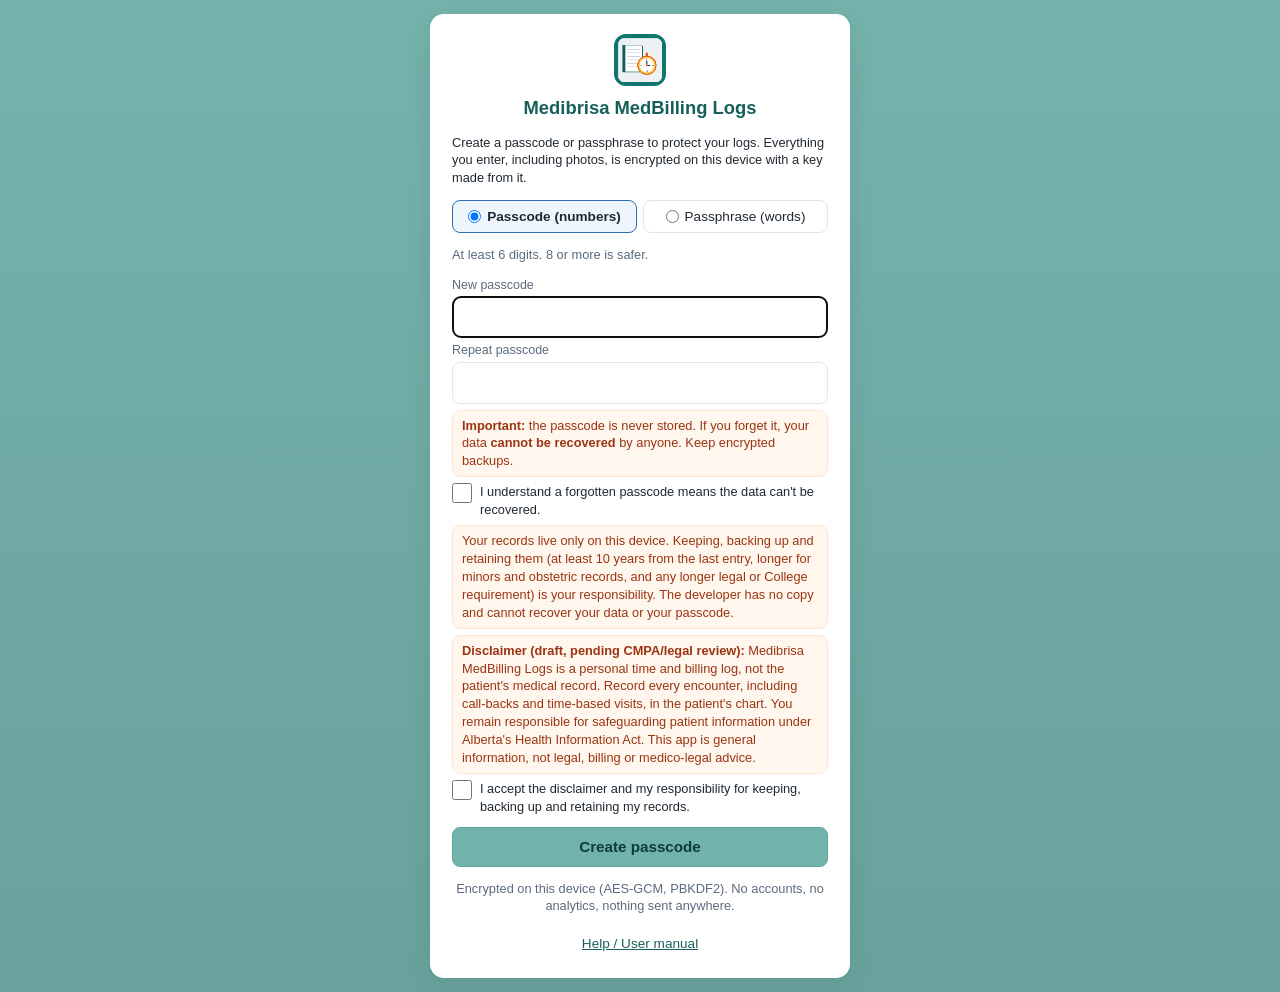
==== commit 9b71d5ca: "logs.medibrisa.com: name is Medibrisa MedBilling Logs Co-Authored-By: Claude Opus 5.5 <noreply@anthr" ====
--- a/public/index.html
+++ b/public/index.html
@@ -5,14 +5,14 @@
 <meta name="viewport" content="width=device-width, initial-scale=1, viewport-fit=cover">
 <meta http-equiv="Content-Security-Policy" content="default-src 'self'; script-src 'self'; style-src 'self'; img-src 'self' data: blob:; connect-src 'self'; form-action 'none'; manifest-src 'self'; worker-src 'self'; base-uri 'self'; object-src 'none'">
 <meta name="referrer" content="no-referrer">
-<title>MedBilling Logs</title>
-<meta name="description" content="MedBilling Logs: private, offline encounter time log for physicians. Passcode-locked and encrypted on your device.">
+<title>Medibrisa MedBilling Logs</title>
+<meta name="description" content="Medibrisa MedBilling Logs: private, offline encounter time log for physicians. Passcode-locked and encrypted on your device.">
 <meta name="theme-color" content="#0f766e">
 <meta name="apple-mobile-web-app-capable" content="yes">
 <meta name="mobile-web-app-capable" content="yes">
 <meta name="apple-mobile-web-app-status-bar-style" content="black-translucent">
 <meta name="apple-mobile-web-app-title" content="MB Logs">
-<meta name="application-name" content="MedBilling Logs">
+<meta name="application-name" content="Medibrisa MedBilling Logs">
 <link rel="manifest" href="manifest.webmanifest">
 <link rel="icon" href="icons/icon-192.png" sizes="192x192">
 <link rel="apple-touch-icon" href="icons/apple-touch-icon.png">
@@ -27,7 +27,7 @@
 <section id="lock" class="lock" aria-label="Locked">
   <div class="lockbox">
     <img src="icons/icon-192.png" alt="" width="64" height="64">
-    <h1>MedBilling Logs</h1>
+    <h1>Medibrisa MedBilling Logs</h1>
     <form id="setupForm" hidden autocomplete="off">
       <p class="small">Create a passcode or passphrase to protect your logs. Everything you enter, including photos, is encrypted on this device with a key made from it.</p>
       <div class="seg kindseg" role="radiogroup" aria-label="Type of login secret"><label><input type="radio" name="sKind" value="pin" checked> Passcode (numbers)</label><label><input type="radio" name="sKind" value="phrase"> Passphrase (words)</label></div>
@@ -37,7 +37,7 @@
       <p class="warnbox small"><b>Important:</b> the passcode is never stored. If you forget it, your data <b>cannot be recovered</b> by anyone. Keep encrypted backups.</p>
       <label class="chk small"><input type="checkbox" id="sAck" required> I understand a forgotten passcode means the data can't be recovered.</label>
       <p class="warnbox small" id="sStmt">Your records live only on this device. Keeping, backing up and retaining them (at least 10 years from the last entry, longer for minors and obstetric records, and any longer legal or College requirement) is your responsibility. The developer has no copy and cannot recover your data or your passcode.</p>
-      <p class="warnbox small" id="sDisc"><b>Disclaimer (draft, pending CMPA/legal review):</b> MedBilling Logs is a personal time and billing log, not the patient's medical record. Record every encounter, including call-backs and time-based visits, in the patient's chart. You remain responsible for safeguarding patient information under Alberta's Health Information Act. This app is general information, not legal, billing or medico-legal advice.</p>
+      <p class="warnbox small" id="sDisc"><b>Disclaimer (draft, pending CMPA/legal review):</b> Medibrisa MedBilling Logs is a personal time and billing log, not the patient's medical record. Record every encounter, including call-backs and time-based visits, in the patient's chart. You remain responsible for safeguarding patient information under Alberta's Health Information Act. This app is general information, not legal, billing or medico-legal advice.</p>
       <label class="chk small"><input type="checkbox" id="sResp" required> I accept the disclaimer and my responsibility for keeping, backing up and retaining my records.</label>
       <p class="err small" id="sErr" role="alert"></p>
       <button type="submit" class="primary wide" id="sBtn">Create passcode</button>
@@ -61,9 +61,9 @@
   </div>
 </section>
 <header class="top">
-  <a class="brand" id="homeLink" href="./" aria-label="MedBilling Logs home">
+  <a class="brand" id="homeLink" href="./" aria-label="Medibrisa MedBilling Logs home">
     <img src="icons/icon-192.png" alt="" width="32" height="32">
-    <span class="title">MedBilling Logs</span>
+    <span class="title">Medibrisa MedBilling Logs</span>
   </a>
   <span class="topr"><span class="clock" id="clock" aria-hidden="true"></span><button type="button" class="lockbtn" id="lockNow" aria-label="Lock now" title="Lock now">Lock</button></span>
 </header>
@@ -71,7 +71,7 @@
   <div class="pb1"><b id="pbName">Time period</b><span class="pbh" id="pbHrs"></span><span class="pbu" id="pbUnits"></span></div>
   <div class="pb2"><div class="pbtrack" aria-hidden="true"><div class="pbfill" id="pbFill"></div></div><span class="pbr" id="pbLeft"></span></div>
 </div>
-<nav class="tabs sptabs" id="tabs" role="tablist" aria-label="MedBilling Logs sections">
+<nav class="tabs sptabs" id="tabs" role="tablist" aria-label="Medibrisa MedBilling Logs sections">
   <button type="button" role="tab" data-tab="fav" aria-selected="false"><svg class="ti" viewBox="0 0 24 24" aria-hidden="true" focusable="false"><path d="M12 3.5l2.6 5.3 5.9.9-4.3 4.1 1 5.8L12 16.8l-5.2 2.8 1-5.8-4.3-4.1 5.9-.9z"/></svg><span>Favourites</span></button>
   <button type="button" role="tab" data-tab="today" class="on" aria-selected="true"><svg class="ti" viewBox="0 0 24 24" aria-hidden="true" focusable="false"><rect x="3.5" y="5" width="17" height="15" rx="2.5"/><path d="M3.5 10h17M8 3v4M16 3v4"/><circle cx="12" cy="15" r="1.6"/></svg><span>Today</span></button>
   <button type="button" role="tab" data-tab="history" aria-selected="false"><svg class="ti" viewBox="0 0 24 24" aria-hidden="true" focusable="false"><path d="M4 12a8 8 0 1 0 2.4-5.7"/><path d="M4 4v4h4"/><path d="M12 8v4.5l3 2"/></svg><span>History</span></button>
@@ -159,7 +159,7 @@
   <section id="tab-res" class="panel" hidden>
     <p class="small muted">Official sites, opened in your browser. Opening a link sends no app data (no referrer, nothing attached). The app locks when you leave it.</p>
     <div class="card res"><h3>AHS &amp; zones</h3><ul><li><a href="https://www.albertahealthservices.ca/" target="_blank" rel="noopener noreferrer external" referrerpolicy="no-referrer">Alberta Health Services (AHS)</a></li><li><a href="https://www.albertahealthservices.ca/zones/zones.aspx" target="_blank" rel="noopener noreferrer external" referrerpolicy="no-referrer">AHS zones overview</a></li><li><a href="https://www.albertahealthservices.ca/zones/south-zone.aspx" target="_blank" rel="noopener noreferrer external" referrerpolicy="no-referrer">AHS South Zone</a></li><li><a href="https://www.albertahealthservices.ca/zones/calgary-zone.aspx" target="_blank" rel="noopener noreferrer external" referrerpolicy="no-referrer">AHS Calgary Zone</a></li><li><a href="https://www.albertahealthservices.ca/zones/central-zone.aspx" target="_blank" rel="noopener noreferrer external" referrerpolicy="no-referrer">AHS Central Zone</a></li><li><a href="https://www.albertahealthservices.ca/zones/edmonton-zone.aspx" target="_blank" rel="noopener noreferrer external" referrerpolicy="no-referrer">AHS Edmonton Zone</a></li><li><a href="https://www.albertahealthservices.ca/zones/north-zone.aspx" target="_blank" rel="noopener noreferrer external" referrerpolicy="no-referrer">AHS North Zone</a></li><li><a href="https://www.albertahealthservices.ca/assets/zone/ahs-map-ahs-zones.pdf" target="_blank" rel="noopener noreferrer external" referrerpolicy="no-referrer">AHS zone map (PDF)</a></li><li><a href="https://covenanthealth.ca/" target="_blank" rel="noopener noreferrer external" referrerpolicy="no-referrer">Covenant Health</a></li><li><a href="https://albertapcns.ca/pcn" target="_blank" rel="noopener noreferrer external" referrerpolicy="no-referrer">Primary Care Networks (Alberta)</a></li><li><a href="https://www.alberta.ca/about-primary-health-care" target="_blank" rel="noopener noreferrer external" referrerpolicy="no-referrer">About primary health care (Alberta.ca)</a></li></ul></div>
-    <div class="card res"><h3>Billing</h3><ul><li><a href="https://feedesk.medibrisa.com/" target="_blank" rel="noopener noreferrer external" referrerpolicy="no-referrer">MedBilling Fee Desk</a><span class="resd">Companion app: look up billing (fee) codes and ICD-9 diagnostic codes, with fees, rules and notes. Works offline; nothing you type is sent.</span></li><li><a href="https://www.alberta.ca/fees-health-professionals" target="_blank" rel="noopener noreferrer external" referrerpolicy="no-referrer">Alberta Health: Fees information for health professionals (SOMB)</a></li><li><a href="https://open.alberta.ca/publications/somb-2026-04-01" target="_blank" rel="noopener noreferrer external" referrerpolicy="no-referrer">Schedule of Medical Benefits, April 1, 2026 (Open Government)</a></li><li><a href="https://www.alberta.ca/bulletins-for-health-professionals" target="_blank" rel="noopener noreferrer external" referrerpolicy="no-referrer">Alberta Health: Bulletins for health professionals</a></li><li><a href="https://www.alberta.ca/h-link-electronic-claims-system" target="_blank" rel="noopener noreferrer external" referrerpolicy="no-referrer">Alberta Health: H-Link electronic claims system</a></li><li><a href="https://open.alberta.ca/publications/physician-s-resource-guide" target="_blank" rel="noopener noreferrer external" referrerpolicy="no-referrer">Alberta Health: Physician's resource guide (claims)</a></li><li><a href="https://www.alberta.ca/health-professional-business-forms" target="_blank" rel="noopener noreferrer external" referrerpolicy="no-referrer">Alberta Health: Health professional business forms</a></li><li><a href="https://www.albertadoctors.org/practice/billing-support/" target="_blank" rel="noopener noreferrer external" referrerpolicy="no-referrer">AMA Billing Support</a></li><li><a href="https://www.albertadoctors.org/practice/physician-compensation/fee-for-service/" target="_blank" rel="noopener noreferrer external" referrerpolicy="no-referrer">AMA Fee-for-service resources</a></li><li><a href="https://apps.albertadoctors.org/fee-navigator/" target="_blank" rel="noopener noreferrer external" referrerpolicy="no-referrer">AMA Fee Navigator</a></li><li><a href="https://www.albertadoctors.org/news/publications/billing-tips/documentation-is-important/" target="_blank" rel="noopener noreferrer external" referrerpolicy="no-referrer">AMA billing tip: Documentation is important</a></li><li><a href="https://apps.albertadoctors.org/fee-navigator/billing-tips/documentation-pca-billing-tip" target="_blank" rel="noopener noreferrer external" referrerpolicy="no-referrer">AMA Fee Navigator tip: Documentation (PCPCM)</a></li><li><a href="https://apps.albertadoctors.org/fee-navigator/billing-tips/phone-call-documentation" target="_blank" rel="noopener noreferrer external" referrerpolicy="no-referrer">AMA Fee Navigator tip: Phone call documentation</a></li><li><a href="https://www.albertadoctors.org/news/publications/billing-corner/" target="_blank" rel="noopener noreferrer external" referrerpolicy="no-referrer">AMA Billing Corner</a></li><li><a href="https://www.albertadoctors.org/media/zolbejry/pcpcm-operations-manual-v42-jan-9.pdf" target="_blank" rel="noopener noreferrer external" referrerpolicy="no-referrer">AMA PCPCM operations manual (PDF)</a></li><li><a href="https://www.alberta.ca/health-professionals-audit-and-compliance-assurance" target="_blank" rel="noopener noreferrer external" referrerpolicy="no-referrer">Alberta Health: Audit and compliance assurance</a></li><li><a href="https://www.cmpa-acpm.ca/en/membership/protection-for-members/principles-of-assistance/billing-investigations" target="_blank" rel="noopener noreferrer external" referrerpolicy="no-referrer">CMPA: Billing investigations</a></li></ul></div>
+    <div class="card res"><h3>Billing</h3><ul><li><a href="https://feedesk.medibrisa.com/" target="_blank" rel="noopener noreferrer external" referrerpolicy="no-referrer">Medibrisa MedBilling Fee Desk</a><span class="resd">Companion app: look up billing (fee) codes and ICD-9 diagnostic codes, with fees, rules and notes. Works offline; nothing you type is sent.</span></li><li><a href="https://www.alberta.ca/fees-health-professionals" target="_blank" rel="noopener noreferrer external" referrerpolicy="no-referrer">Alberta Health: Fees information for health professionals (SOMB)</a></li><li><a href="https://open.alberta.ca/publications/somb-2026-04-01" target="_blank" rel="noopener noreferrer external" referrerpolicy="no-referrer">Schedule of Medical Benefits, April 1, 2026 (Open Government)</a></li><li><a href="https://www.alberta.ca/bulletins-for-health-professionals" target="_blank" rel="noopener noreferrer external" referrerpolicy="no-referrer">Alberta Health: Bulletins for health professionals</a></li><li><a href="https://www.alberta.ca/h-link-electronic-claims-system" target="_blank" rel="noopener noreferrer external" referrerpolicy="no-referrer">Alberta Health: H-Link electronic claims system</a></li><li><a href="https://open.alberta.ca/publications/physician-s-resource-guide" target="_blank" rel="noopener noreferrer external" referrerpolicy="no-referrer">Alberta Health: Physician's resource guide (claims)</a></li><li><a href="https://www.alberta.ca/health-professional-business-forms" target="_blank" rel="noopener noreferrer external" referrerpolicy="no-referrer">Alberta Health: Health professional business forms</a></li><li><a href="https://www.albertadoctors.org/practice/billing-support/" target="_blank" rel="noopener noreferrer external" referrerpolicy="no-referrer">AMA Billing Support</a></li><li><a href="https://www.albertadoctors.org/practice/physician-compensation/fee-for-service/" target="_blank" rel="noopener noreferrer external" referrerpolicy="no-referrer">AMA Fee-for-service resources</a></li><li><a href="https://apps.albertadoctors.org/fee-navigator/" target="_blank" rel="noopener noreferrer external" referrerpolicy="no-referrer">AMA Fee Navigator</a></li><li><a href="https://www.albertadoctors.org/news/publications/billing-tips/documentation-is-important/" target="_blank" rel="noopener noreferrer external" referrerpolicy="no-referrer">AMA billing tip: Documentation is important</a></li><li><a href="https://apps.albertadoctors.org/fee-navigator/billing-tips/documentation-pca-billing-tip" target="_blank" rel="noopener noreferrer external" referrerpolicy="no-referrer">AMA Fee Navigator tip: Documentation (PCPCM)</a></li><li><a href="https://apps.albertadoctors.org/fee-navigator/billing-tips/phone-call-documentation" target="_blank" rel="noopener noreferrer external" referrerpolicy="no-referrer">AMA Fee Navigator tip: Phone call documentation</a></li><li><a href="https://www.albertadoctors.org/news/publications/billing-corner/" target="_blank" rel="noopener noreferrer external" referrerpolicy="no-referrer">AMA Billing Corner</a></li><li><a href="https://www.albertadoctors.org/media/zolbejry/pcpcm-operations-manual-v42-jan-9.pdf" target="_blank" rel="noopener noreferrer external" referrerpolicy="no-referrer">AMA PCPCM operations manual (PDF)</a></li><li><a href="https://www.alberta.ca/health-professionals-audit-and-compliance-assurance" target="_blank" rel="noopener noreferrer external" referrerpolicy="no-referrer">Alberta Health: Audit and compliance assurance</a></li><li><a href="https://www.cmpa-acpm.ca/en/membership/protection-for-members/principles-of-assistance/billing-investigations" target="_blank" rel="noopener noreferrer external" referrerpolicy="no-referrer">CMPA: Billing investigations</a></li></ul></div>
     <div class="card res"><h3>Regulatory &amp; privacy</h3><ul><li><a href="https://cpsa.ca/" target="_blank" rel="noopener noreferrer external" referrerpolicy="no-referrer">College of Physicians &amp; Surgeons of Alberta (CPSA)</a></li><li><a href="https://oipc.ab.ca/" target="_blank" rel="noopener noreferrer external" referrerpolicy="no-referrer">Office of the Information and Privacy Commissioner of Alberta (OIPC)</a></li><li><a href="https://www.alberta.ca/health-information-act" target="_blank" rel="noopener noreferrer external" referrerpolicy="no-referrer">Health Information Act (Alberta.ca)</a></li><li><a href="https://kings-printer.alberta.ca/1266.cfm?page=H05.cfm" target="_blank" rel="noopener noreferrer external" referrerpolicy="no-referrer">Health Information Act (Alberta King's Printer)</a></li><li><a href="https://cpsa.ca/physicians/standards-of-practice/patient-record-retention/" target="_blank" rel="noopener noreferrer external" referrerpolicy="no-referrer">CPSA: Patient Record Retention standard</a></li><li><a href="https://www.cmpa-acpm.ca/en/advice-publications/browse-articles/2003/a-matter-of-records-retention-and-transfer-of-clinical-records" target="_blank" rel="noopener noreferrer external" referrerpolicy="no-referrer">CMPA: Records retention, access, security and transfer</a></li><li><a href="https://www.cmpa-acpm.ca/en/advice-publications/handbooks/electronic-records-handbook/destroying-and-disposing-of-records" target="_blank" rel="noopener noreferrer external" referrerpolicy="no-referrer">CMPA: Destroying and disposing of electronic records</a></li><li><a href="https://www.cmpa-acpm.ca/en/advice-publications/browse-articles/2011/using-clinical-photography-and-video-for-educational-purposes" target="_blank" rel="noopener noreferrer external" referrerpolicy="no-referrer">CMPA: Clinical photography and video</a></li><li><a href="https://www.cmpa-acpm.ca/en/advice-publications/browse-articles/2023/recording-clinical-encounters-with-patients-what-physicians-need-to-know" target="_blank" rel="noopener noreferrer external" referrerpolicy="no-referrer">CMPA: Recording clinical encounters</a></li><li><a href="https://www.cmpa-acpm.ca/en/advice-publications/browse-articles/2013/protecting-patient-privacy-when-delivering-care-virtually" target="_blank" rel="noopener noreferrer external" referrerpolicy="no-referrer">CMPA: Protecting patient privacy in virtual care (email/text)</a></li><li><a href="https://www.cmpa-acpm.ca/en/advice-publications/browse-articles/2019/texting-safely-about-patient-care" target="_blank" rel="noopener noreferrer external" referrerpolicy="no-referrer">CMPA: Texting safely about patient care</a></li><li><a href="https://www.cmpa-acpm.ca/en/advice-publications/browse-articles/2018/the-new-reality-of-reporting-a-privacy-breach" target="_blank" rel="noopener noreferrer external" referrerpolicy="no-referrer">CMPA: Reporting a privacy breach</a></li><li><a href="https://www.cmpa-acpm.ca/en/education-events/good-practices/professionalism-ethics-and-wellness/privacy-and-confidentiality" target="_blank" rel="noopener noreferrer external" referrerpolicy="no-referrer">CMPA: Privacy and confidentiality</a></li><li><a href="https://www.albertadoctors.org/resource-centre/privacy-resources/" target="_blank" rel="noopener noreferrer external" referrerpolicy="no-referrer">AMA Privacy resources</a></li><li><a href="https://www.albertadoctors.org/resource-centre/privacy-resources/health-information-act/" target="_blank" rel="noopener noreferrer external" referrerpolicy="no-referrer">AMA: Health Information Act overview</a></li><li><a href="https://www.albertadoctors.org/resource-centre/privacy-resources/acceptable-use-of-email-policy/" target="_blank" rel="noopener noreferrer external" referrerpolicy="no-referrer">AMA: Acceptable Use of Email Policy</a></li><li><a href="https://www.albertadoctors.org/resource-centre/privacy-resources/breach-management-policy/" target="_blank" rel="noopener noreferrer external" referrerpolicy="no-referrer">AMA: Breach Management Policy</a></li><li><a href="https://www.albertadoctors.org/resource-centre/privacy-resources/five-steps-to-minimize-privacy-breaches/" target="_blank" rel="noopener noreferrer external" referrerpolicy="no-referrer">AMA: Five Steps to Minimize Privacy Breaches</a></li><li><a href="https://www.albertadoctors.org/resource-centre/privacy-resources/notification-to-patients-affected-by-privacy-breach/" target="_blank" rel="noopener noreferrer external" referrerpolicy="no-referrer">AMA: Notification to patients affected by a breach</a></li><li><a href="https://www.albertadoctors.org/resource-centre/privacy-resources/assessing-risk-and-implementing-safeguards/" target="_blank" rel="noopener noreferrer external" referrerpolicy="no-referrer">AMA: Assessing Risk and Implementing Safeguards</a></li><li><a href="https://www.albertadoctors.org/resource-centre/privacy-resources/faq-privacy-agreements/" target="_blank" rel="noopener noreferrer external" referrerpolicy="no-referrer">AMA: FAQ Privacy agreements</a></li><li><a href="https://www.albertadoctors.org/media/x5cf23al/collection-use-and-disclosure-policy.pdf" target="_blank" rel="noopener noreferrer external" referrerpolicy="no-referrer">AMA: Collection, Use, Disclosure and Disposal policy template (PDF)</a></li></ul></div>
     <div class="card res"><h3>Professional</h3><ul><li><a href="https://www.albertadoctors.org/" target="_blank" rel="noopener noreferrer external" referrerpolicy="no-referrer">Alberta Medical Association (albertadoctors.org)</a></li><li><a href="https://www.cmpa-acpm.ca/" target="_blank" rel="noopener noreferrer external" referrerpolicy="no-referrer">Canadian Medical Protective Association (CMPA)</a></li><li><a href="https://www.cmpa-acpm.ca/en/education-events/good-practices/physician-patient/documentation-and-record-keeping" target="_blank" rel="noopener noreferrer external" referrerpolicy="no-referrer">CMPA: Documentation and record keeping</a></li><li><a href="https://www.cmpa-acpm.ca/en/advice-publications/handbooks/electronic-records-handbook" target="_blank" rel="noopener noreferrer external" referrerpolicy="no-referrer">CMPA: Electronic records handbook</a></li><li><a href="https://www.cmpa-acpm.ca/en/membership/protection-for-members/principles-of-assistance/practice-management-and-business-matters-overview-of-cmpa-assistance" target="_blank" rel="noopener noreferrer external" referrerpolicy="no-referrer">CMPA: Practice management and business matters (assistance)</a></li><li><a href="https://www.albertadoctors.org/practice/learning-development/online-training/privacy-training/" target="_blank" rel="noopener noreferrer external" referrerpolicy="no-referrer">AMA: Free privacy training</a></li></ul></div>
     <p class="small muted">Each link was checked and loaded on 2026-10-04 (MT). Websites change; if a link moves, search the organization's main site.</p>
@@ -306,7 +306,7 @@
     </div>
     <div class="card">
       <h3>Disclaimer <span class="draft">Draft, pending CMPA/legal review</span></h3>
-      <p class="small">MedBilling Logs is a personal time and billing log. It is not the patient&#39;s medical record and does not replace charting. Record every encounter, including call-backs and time-based visits, in the patient&#39;s chart (AMA). Keep records at least as long as your College and the law require: CPSA requires 10 years from the last entry (longer for minors), and CMPA recommends at least 10 years. Patient information in this app is encrypted on this device, but you remain responsible for safeguarding it under Alberta&#39;s Health Information Act. Every export is an encrypted .zip; send it only through channels your custodian approves, with the password sent separately, never by unencrypted email or text. Move clinical photos into the official record, then delete them here. If a device is lost or data is exposed, tell the custodian (e.g. AHS or your clinic) and contact the CMPA right away. Fee codes and rules: confirm in the official Alberta Schedule of Medical Benefits. This app is general information, not legal, billing or medico-legal advice. Contact the CMPA (1-800-267-6522), AMA billing support or the CPSA for advice about your situation.</p>
+      <p class="small">Medibrisa MedBilling Logs is a personal time and billing log. It is not the patient&#39;s medical record and does not replace charting. Record every encounter, including call-backs and time-based visits, in the patient&#39;s chart (AMA). Keep records at least as long as your College and the law require: CPSA requires 10 years from the last entry (longer for minors), and CMPA recommends at least 10 years. Patient information in this app is encrypted on this device, but you remain responsible for safeguarding it under Alberta&#39;s Health Information Act. Every export is an encrypted .zip; send it only through channels your custodian approves, with the password sent separately, never by unencrypted email or text. Move clinical photos into the official record, then delete them here. If a device is lost or data is exposed, tell the custodian (e.g. AHS or your clinic) and contact the CMPA right away. Fee codes and rules: confirm in the official Alberta Schedule of Medical Benefits. This app is general information, not legal, billing or medico-legal advice. Contact the CMPA, AMA billing support or the CPSA for advice about your situation.</p>
       <p class="small muted">Sources: CMPA and AMA guidance checked 2026-10-04; links are in Resources.</p>
     </div>
     <div class="card">
@@ -340,8 +340,8 @@
     <div class="card">
       <h3>Fee code sources</h3>
       <div id="credits" class="small muted"></div>
-      <p class="small muted">Code data from <a href="https://feedesk.medibrisa.com/" rel="noopener noreferrer">MedBilling Fee Desk</a>, bundled in the app. Always confirm codes and fees in the official schedule.</p>
-      <p class="small muted" id="dxCredit">Diagnostic code suggestions: Alberta Health, Alberta Health diagnostic codes: claims assessment (ICD-9 supplement, as of 2018-01-18). Contains information licensed under the Open Government Licence – Alberta. Data via MedBilling Fee Desk. Any code can also be typed as free text.</p>
+      <p class="small muted">Code data from <a href="https://feedesk.medibrisa.com/" rel="noopener noreferrer">Medibrisa MedBilling Fee Desk</a>, bundled in the app. Always confirm codes and fees in the official schedule.</p>
+      <p class="small muted" id="dxCredit">Diagnostic code suggestions: Alberta Health, Alberta Health diagnostic codes: claims assessment (ICD-9 supplement, as of 2018-01-18). Contains information licensed under the Open Government Licence – Alberta. Data via Medibrisa MedBilling Fee Desk. Any code can also be typed as free text.</p>
     </div>
   </section>
 </main>
@@ -351,10 +351,10 @@
   <p class="small muted units-note" id="unitsNote"></p>
   <p class="small muted">Time log only. Confirm time-based billing rules in your own schedule (e.g. Alberta SOMB) before submitting claims.</p>
   <p class="small muted">Passcode-locked and encrypted on this device. No accounts, analytics or trackers. Nothing is sent anywhere.</p>
-  <p class="small muted fdhelp">For help with medical billing codes and diagnostic codes (ICD-9 / ICD-10), use <a href="https://feedesk.medibrisa.com/" target="_blank" rel="noopener noreferrer external" referrerpolicy="no-referrer">MedBilling Fee Desk</a></p>
+  <p class="small muted fdhelp">For help with medical billing codes and diagnostic codes (ICD-9 / ICD-10), use <a href="https://feedesk.medibrisa.com/" target="_blank" rel="noopener noreferrer external" referrerpolicy="no-referrer">Medibrisa MedBilling Fee Desk</a></p>
   <p class="small muted"><button type="button" class="linkbtn manlink">Help / User manual</button></p>
-  <p class="small muted">Part of Medibrisa · <a href="https://feedesk.medibrisa.com/" rel="noopener noreferrer">MedBilling Fee Desk</a></p>
-  <div class="copyright">© 2026 MedBilling Logs. All rights reserved. This app is protected by copyright. Reproduction or duplication without permission is an infringement.</div>
+  <p class="small muted">Part of Medibrisa Software Ltd. · <a href="https://feedesk.medibrisa.com/" rel="noopener noreferrer">Medibrisa MedBilling Fee Desk</a></p>
+  <div class="copyright">© 2026 Medibrisa Software Ltd. All rights reserved. This app is protected by copyright. Reproduction or duplication without permission is an infringement.</div>
 </footer>
 
 <dialog id="editDlg">
@@ -427,7 +427,7 @@
         <label class="fld">Modifier code(s) 2<input id="eMod2" maxlength="80" placeholder="Separate with commas" autocomplete="off" autocorrect="off" spellcheck="false" autocapitalize="characters"></label>
       </div>
       <div id="eModU" class="emodu" hidden></div>
-      <p class="small muted fdhelp">For help with medical billing codes and diagnostic codes (ICD-9 / ICD-10), use <a href="https://feedesk.medibrisa.com/" target="_blank" rel="noopener noreferrer external" referrerpolicy="no-referrer">MedBilling Fee Desk</a></p>
+      <p class="small muted fdhelp">For help with medical billing codes and diagnostic codes (ICD-9 / ICD-10), use <a href="https://feedesk.medibrisa.com/" target="_blank" rel="noopener noreferrer external" referrerpolicy="no-referrer">Medibrisa MedBilling Fee Desk</a></p>
       <p class="small muted credit" id="eCredit"></p>
     </div>
     <div id="eNotesSlot"></div>
@@ -646,7 +646,7 @@
 <div id="snack" class="snack" role="status" aria-live="polite" hidden><span id="snackTxt"></span><button type="button" id="snackUndo">Undo</button></div>
 <!-- manual:start -->
 <dialog id="manDlg" class="mandlg" aria-labelledby="manTitle">
-  <div class="manhead"><h2 id="manTitle">MedBilling Logs · User manual</h2><button type="button" class="lockbtn" id="manClose">Close</button></div>
+  <div class="manhead"><h2 id="manTitle">Medibrisa MedBilling Logs · User manual</h2><button type="button" class="lockbtn" id="manClose">Close</button></div>
   <div class="man" id="manBody">
     <p class="manlead">A private time and billing log for physicians. Everything stays on this device, encrypted with your passcode or passphrase. This manual works offline. Version 9v (October 2026).</p>
     <nav class="mantoc" aria-label="Contents">
@@ -689,7 +689,7 @@
       <h4 id="m-easy">Easy unlock: Face ID, Touch ID, fingerprint, passkey or quick PIN</h4>
       <p><b>Face ID is the default way in (v9p).</b> When you open the app, or come back to it from another app, it asks for Face ID (Touch ID, fingerprint or passkey) by itself; there's nothing to tap. Your passcode or passphrase is the fallback and always works.</p>
       <ul>
-        <li><b>New setup, iPhone / iPad / Android app:</b> right after you create your passcode, easy unlock is turned on and confirmed with one Face ID scan. The first time, iOS asks <i>Do you want to allow "MedBilling Logs" to use Face ID?</i>; tap <b>Allow</b>. If you cancel, don't allow it, or Face ID isn't set up on the phone, easy unlock stays off and the passcode is used; you can turn it on any time in <b>Settings → Lock → Easy unlock</b>.</li>
+        <li><b>New setup, iPhone / iPad / Android app:</b> right after you create your passcode, easy unlock is turned on and confirmed with one Face ID scan. The first time, iOS asks <i>Do you want to allow "Medibrisa MedBilling Logs" to use Face ID?</i>; tap <b>Allow</b>. If you cancel, don't allow it, or Face ID isn't set up on the phone, easy unlock stays off and the passcode is used; you can turn it on any time in <b>Settings → Lock → Easy unlock</b>.</li>
         <li><b>New setup, browser / Home Screen web app:</b> where the device has a built-in Face ID / Touch ID / Windows Hello passkey that supports this, you're asked once <i>Use Face ID to unlock?</i>; <b>Use</b> creates the passkey (the browser needs that tap).</li>
         <li><b>Already using the app:</b> after your next passcode unlock you're asked once <i>Use Face ID to unlock?</i>, with <b>Use Face ID</b> as the main choice. <b>Not now</b> keeps the passcode, and you won't be asked again (Settings → Lock turns it on later).</li>
         <li><b>When it asks by itself:</b> when the app opens and when you return to it. After you press <b>Lock</b> yourself, or after it locks from inactivity while on screen, it waits for you: tap <b>Unlock with Face ID</b> (the main button) or type the passcode.</li>
@@ -715,14 +715,14 @@
       <ul>
         <li><b>Today:</b> one slim toolbar (date, facility, Arrive/Depart, week totals, + Call-back, Report / share and <b>⋯ More</b>) above the encounter <b>spreadsheet</b>. Running rows count up live in the Min column; a totals row is pinned at the bottom.</li>
         <li><b>History:</b> the same spreadsheet grouped by day, with week totals, timeline, review and reports.</li>
-        <li><b>Resources:</b> official billing, privacy and regulatory websites, including MedBilling Fee Desk.</li>
+        <li><b>Resources:</b> official billing, privacy and regulatory websites, including Medibrisa MedBilling Fee Desk.</li>
         <li><b>Settings:</b> display (text size and font), defaults, timer warnings, time periods and holidays, lock, backups, retention, audit log, this manual and Delete all data.</li>
       </ul>
     </section>
 
     <section id="m-per">
       <h3>2. The time-period bar</h3>
-      <p class="mantip"><b>Per user, verify against the current SOMB.</b> These periods were set up from your own list. MedBilling Logs doesn't attach fee codes to them. Check the current Alberta Schedule of Medical Benefits before you bill.</p>
+      <p class="mantip"><b>Per user, verify against the current SOMB.</b> These periods were set up from your own list. Medibrisa MedBilling Logs doesn't attach fee codes to them. Check the current Alberta Schedule of Medical Benefits before you bill.</p>
       <p>The bar under the header shows the billing time period you're in now (America/Edmonton time):</p>
       <ul>
         <li>The period name and hours, and a progress bar through the period.</li>
@@ -767,7 +767,7 @@
         <li><b>Start the clock:</b> type the time in <b>In</b> (24-hour: <i>0930</i>, <i>9:30</i>, <i>21h05</i>; type <i>n</i> for now), or tap <b>▶</b> in the In cell. The row's Min cell then counts up live.</li>
         <li><b>Stop:</b> type the time in <b>Out</b> (an Out earlier than In means after midnight), or tap <b>■</b> in the Out cell.</li>
         <li><b>H/C:</b> tap (or press Space, or type H or C) to switch between Hospital and Clinic.</li>
-        <li><b>Codes:</b> type or paste fee and ICD-9 codes (several separated by commas). Select the cell and tap <b>↗</b> (or <b>ⓘ</b> beside a code) to pick in MedBilling Fee Desk: tap a code there and it comes straight back into that cell (see <a href="#m-codes" data-go="m-codes">section 8</a>).</li>
+        <li><b>Codes:</b> type or paste fee and ICD-9 codes (several separated by commas). Select the cell and tap <b>↗</b> (or <b>ⓘ</b> beside a code) to pick in Medibrisa MedBilling Fee Desk: tap a code there and it comes straight back into that cell (see <a href="#m-codes" data-go="m-codes">section 8</a>).</li>
         <li><b>Modifiers:</b> type modifier codes in <b>Modifier code 1</b> and <b>Modifier code 2</b> (right after Fee code). Each cell takes several codes separated by commas or spaces; they are saved in capitals, separated by ", ", with duplicates removed (e.g. <i>cmgp bmi</i> → <i>CMGP, BMI</i>). See <i>Modifier codes</i> below.</li>
       </ol>
       <h4 id="m-mod">Modifier codes and roomy code cells (v9k)</h4>
@@ -939,38 +939,38 @@
 
     <section id="m-codes">
       <h3>8. Billing and diagnostic codes</h3>
-      <p>In the spreadsheet, type or paste a fee or ICD-9 code into the cell, or pick it in MedBilling Fee Desk:</p>
+      <p>In the spreadsheet, type or paste a fee or ICD-9 code into the cell, or pick it in Medibrisa MedBilling Fee Desk:</p>
       <h4 id="m-pick">Pick a code in Fee Desk (v9g)</h4>
       <ol>
         <li>Tap the <b>Fee code</b> or <b>Diagnosis (ICD-9)</b> cell of the row, then tap <b>↗</b> in that cell (or <b>ⓘ</b> beside a code that is already there, to start from that code). The row's <b>⋯</b> menu has the same two choices.</li>
-        <li>Fee Desk opens in <b>pick mode</b>. A slim bar says <i>Picking for MedBilling Logs: tap a code to send it, or ＋ to pick several (up to 10 fee, 10 ICD-9, 10 modifiers) · Modifiers · Cancel</i> (Fee Desk v36 says 3 of each; outside Alberta, or with an older Fee Desk: <i>Picking a code for MedBilling Logs, tap a code to send it back · Cancel</i>).</li>
-        <li>Tap a billing code: a search result, a favourite or recent code, a code in the price list, or the big code on its page (also <b>Use … in MedBilling Logs</b>). Tap <b>Details</b> on a result to read it first.</li>
+        <li>Fee Desk opens in <b>pick mode</b>. A slim bar says <i>Picking for Medibrisa MedBilling Logs: tap a code to send it, or ＋ to pick several (up to 10 fee, 10 ICD-9, 10 modifiers) · Modifiers · Cancel</i> (Fee Desk v36 says 3 of each; outside Alberta, or with an older Fee Desk: <i>Picking a code for Medibrisa MedBilling Logs, tap a code to send it back · Cancel</i>).</li>
+        <li>Tap a billing code: a search result, a favourite or recent code, a code in the price list, or the big code on its page (also <b>Use … in Medibrisa MedBilling Logs</b>). Tap <b>Details</b> on a result to read it first.</li>
         <li>Tap an ICD-9 code: in an ICD-9 search, in <b>Suggested ICD-9</b> on a billing code's page, or <b>Use</b>.</li>
-        <li>You are back in MedBilling Logs with the code in the same cell of the same row, saved, with the cursor in that cell and a short message such as <i>03.03A added</i>.</li>
+        <li>You are back in Medibrisa MedBilling Logs with the code in the same cell of the same row, saved, with the cursor in that cell and a short message such as <i>03.03A added</i>.</li>
       </ol>
       <ul>
         <li><b>Several fee codes:</b> the code is added after the ones already in the cell (separated by a comma). A code already in the cell is not added twice.</li>
         <li><b>Diagnostic codes (one tapped code):</b> it goes beside the first fee code that has no Dx yet; if every fee code already has one, it is added after the others (v9n). An existing Dx is never replaced, a code already in the row is not added twice, and the message (for example <i>V22.1 added beside 03.04A</i>) offers <b>Undo</b>.</li>
         <li>A billing code tapped while picking a Dx (or an ICD-9 code while picking a fee code) goes into the matching column of the same row.</li>
         <li><b>Cancel</b> in the bar goes back without changes. A pick that isn't finished expires after 30 minutes.</li>
-        <li>If MedBilling Logs locked meanwhile, the code waits: unlock and it is added. MedBilling Logs stays unlocked for at most 10 minutes while Fee Desk is open for a pick, then locks as usual.</li>
-        <li><b>Privacy:</b> only the code, its kind and a random one-time token travel between the two apps; no name, MRN or other patient information. Fee Desk only returns to MedBilling Logs itself.</li>
-        <li><b>iPhone and iPad:</b> works in Safari and from the Home Screen icon. In the MedBilling Logs app, Fee Desk opens in an in-app browser and iOS may ask <i>Open in "MB Logs"?</i>: tap <b>Open</b>.</li>
+        <li>If Medibrisa MedBilling Logs locked meanwhile, the code waits: unlock and it is added. Medibrisa MedBilling Logs stays unlocked for at most 10 minutes while Fee Desk is open for a pick, then locks as usual.</li>
+        <li><b>Privacy:</b> only the code, its kind and a random one-time token travel between the two apps; no name, MRN or other patient information. Fee Desk only returns to Medibrisa MedBilling Logs itself.</li>
+        <li><b>iPhone and iPad:</b> works in Safari and from the Home Screen icon. In the Medibrisa MedBilling Logs app, Fee Desk opens in an in-app browser and iOS may ask <i>Open in "MB Logs"?</i>: tap <b>Open</b>.</li>
       </ul>
       <h4 id="m-multi">Several codes at once: fee codes, ICD-9 and modifiers (v9l, up to 10 each from v9m)</h4>
       <p>In Fee Desk's pick mode (Alberta) you can send up to <b>10 fee codes, 10 ICD-9 codes and 10 modifier codes</b> back to the same row in one go (Fee Desk v37 or later; Fee Desk v36 allows 3 of each). A plain tap still sends one code straight away, as before.</p>
       <ol>
         <li>Tap <b>＋</b> beside a code to select it instead of sending it. While something is selected, tapping other codes adds them too (tap again to remove). <b>Modifiers</b> in the pick bar opens Fee Desk's modifier search (explicit Alberta modifiers from the official SOMB list).</li>
         <li>Tap a <b>favourite that has linked codes</b> (its linked ICD-9 codes and modifiers, set up in Fee Desk) and the whole set is selected for you to check.</li>
-        <li>A tray above the pick bar shows the selection (Fee · ICD-9 · Modifiers, with counters such as <i>1/10</i>; a long selection scrolls inside the tray). Remove any with <b>×</b>, then tap <b>Send to MedBilling Logs</b>.</li>
-        <li>Back in MedBilling Logs the codes are in the row you started from, saved, and the filled cells flash briefly. A short message says what was added, for example <i>Added: Fee 03.03A · Dx 250.00 · Modifier 1 CMGP</i>, with <b>Undo</b>.</li>
+        <li>A tray above the pick bar shows the selection (Fee · ICD-9 · Modifiers, with counters such as <i>1/10</i>; a long selection scrolls inside the tray). Remove any with <b>×</b>, then tap <b>Send to Medibrisa MedBilling Logs</b>.</li>
+        <li>Back in Medibrisa MedBilling Logs the codes are in the row you started from, saved, and the filled cells flash briefly. A short message says what was added, for example <i>Added: Fee 03.03A · Dx 250.00 · Modifier 1 CMGP</i>, with <b>Undo</b>.</li>
       </ol>
       <ul>
         <li><b>Nothing is overwritten.</b> New codes are added after what is already in each cell; a code already in the row is not added twice (the message lists it as <i>Already in this row</i>).</li>
         <li><b>Fee code:</b> added after the existing ones.</li>
         <li><b>Dx:</b> every ICD-9 code sent is kept. A Dx linked to a fee code goes beside that fee code; others go on fee codes that have no Dx yet, newly added ones first; any more are added after them in the Dx cell (the row grows to show them all). An existing Dx is never replaced.</li>
         <li><b>Modifiers:</b> <b>Modifier code 1</b> is for the row's first fee code and <b>Modifier code 2</b> for its second or later fee code. A modifier linked to a fee code in Fee Desk (or sent with just one fee code) goes in the cell for that fee code's place in the row; other modifiers go in Modifier code 1. A modifier already in either cell is not added again.</li>
-        <li>Only codes and the one-time token travel, as with single codes. Works in Safari, the Home Screen app and the MedBilling Logs iPhone app (Fee Desk returns with the app's own link). Older versions of Fee Desk keep sending one code at a time.</li>
+        <li>Only codes and the one-time token travel, as with single codes. Works in Safari, the Home Screen app and the Medibrisa MedBilling Logs iPhone app (Fee Desk returns with the app's own link). Older versions of Fee Desk keep sending one code at a time.</li>
       </ul>
       <ol>
         <li>Open an encounter. Under <b>Fee codes and diagnostic codes</b>, check the fee schedule (province) on the right.</li>
@@ -978,8 +978,8 @@
         <li>In <b>Diagnosis (ICD-9)</b> beside it, type a code or words and tap a suggestion. Each billing code you add gets its own diagnostic code field on the same row. You can also type any code that isn't in the list.</li>
       </ol>
       <ul>
-        <li>Suggestions come from lists built into the app (fee codes from MedBilling Fee Desk; ICD-9 from Alberta Health's diagnostic code supplement). They work offline and nothing you type is sent anywhere.</li>
-        <li><b>Look up in Fee Desk</b> opens MedBilling Fee Desk in a new tab with fees, rules and notes. It goes straight to the code only if what you typed is a known code. Otherwise it opens Fee Desk's home page. No patient information is ever put in the link.</li>
+        <li>Suggestions come from lists built into the app (fee codes from Medibrisa MedBilling Fee Desk; ICD-9 from Alberta Health's diagnostic code supplement). They work offline and nothing you type is sent anywhere.</li>
+        <li><b>Look up in Fee Desk</b> opens Medibrisa MedBilling Fee Desk in a new tab with fees, rules and notes. It goes straight to the code only if what you typed is a known code. Otherwise it opens Fee Desk's home page. No patient information is ever put in the link.</li>
         <li>Opening Fee Desk from an open entry no longer locks this app (unless you stay away longer than the auto-lock time). Your unsaved entry is kept as an encrypted draft and reopens after you unlock. To bring a code back automatically, use <b>↗</b> in the spreadsheet (pick mode, above).</li>
         <li><b>Nova Scotia (approval pending):</b> code lookup is unavailable until permission is granted, so no Nova Scotia code list is included. Type the code manually (it is saved exactly as typed) and confirm it in the official MSI Physician’s Manual. Codes already saved in your entries are kept.</li>
         <li>Codes and fees are a convenience. Always confirm in the official Schedule of Medical Benefits before you submit claims.</li>
@@ -1134,7 +1134,7 @@
       <!-- same wording as Settings → Your data: Export my data, Import my data and moving (shared/move.js T.guide) -->
       <ul class="mvguide-man">
         <li>Export my data saves everything this app keeps on this device to one file (its name ends in -my-data- and the date). Keep the file somewhere safe; it is your copy.</li>
-        <li>In MedBilling Logs the file is locked with your passcode. You need that passcode to import it later.</li>
+        <li>In Medibrisa MedBilling Logs the file is locked with your passcode. You need that passcode to import it later.</li>
         <li>Import my data (Settings) checks the file first and shows what it holds. Nothing changes until you choose Merge or Replace.</li>
         <li>Merge adds what is in the file to what is already here. Nothing here is removed.</li>
         <li>Replace makes this device match the file. Tick the confirmation box first. Replace is all or nothing: if anything goes wrong part-way, nothing on this device is changed.</li>
@@ -1148,7 +1148,7 @@
       <h4>Exports contain health information</h4>
       <p class="mantip">An export contains health information. Keep it encrypted, and send the password separately, never in the same email or message. Store and send it only as permitted by Alberta's <b>Health Information Act (HIA)</b>, your custodian's or <b>AHS (Alberta Health Services)</b> privacy and information-security policies, and the privacy law and privacy commissioner's guidance in your own province or territory (e.g. the <b>Alberta OIPC</b>). Delete copies you no longer need.</p>
       <h4>Your responsibility</h4>
-      <p>You, as the custodian or as an affiliate of a custodian (for example AHS or your clinic), are responsible for collecting, using, storing, sending and disposing of this information in a compliant way. MedBilling Logs is designed to support compliance: data is encrypted on the device, every export is encrypted, and the app does not transmit exports or any data anywhere by itself. It is not certified or approved by AHS, the OIPC or any government body, and it is not legal advice. Check your custodian's policies, and contact your privacy officer, the CMPA or the OIPC if you are unsure.</p>
+      <p>You, as the custodian or as an affiliate of a custodian (for example AHS or your clinic), are responsible for collecting, using, storing, sending and disposing of this information in a compliant way. Medibrisa MedBilling Logs is designed to support compliance: data is encrypted on the device, every export is encrypted, and the app does not transmit exports or any data anywhere by itself. It is not certified or approved by AHS, the OIPC or any government body, and it is not legal advice. Check your custodian's policies, and contact your privacy officer, the CMPA or the OIPC if you are unsure.</p>
       <h4>Tips</h4>
       <ul>
         <li>Record only what you need for billing. Add a name or MRN/PHN only if you need it.</li>
@@ -1166,7 +1166,7 @@
       <dl class="manfaq">
         <dt>How do I log a second encounter for the same patient?</dt><dd>Tap a cell in the patient's row, then the blue <b>＋ same</b> button in the row number (or ⋯ → Same patient: new row below). The name, MRN / PHN, facility, functional centre and H/C are copied; times and codes are left blank. See section 4.</dd>
         <dt>The app asks for Face ID by itself. Can I stop that?</dt><dd>Yes: <b>Settings → Lock → Easy unlock</b>, turn it off, and the passcode is used. Face ID is the default from v9p; it never replaces the passcode, which always works.</dd>
-        <dt>Face ID didn't work or I cancelled it.</dt><dd>Type your passcode; the box is ready. Tap <b>Unlock with Face ID</b> to try again. If iOS was told not to allow Face ID, turn it back on in the iPhone's <b>Settings → MedBilling Logs → Face ID</b>, then in the app's Settings → Lock.</dd>
+        <dt>Face ID didn't work or I cancelled it.</dt><dd>Type your passcode; the box is ready. Tap <b>Unlock with Face ID</b> to try again. If iOS was told not to allow Face ID, turn it back on in the iPhone's <b>Settings → Medibrisa MedBilling Logs → Face ID</b>, then in the app's Settings → Lock.</dd>
         <dt>Undo is greyed out.</dt><dd>There's nothing to undo on the day you're looking at. Each day sheet has its own history, and importing a backup clears it.</dd>
         <dt>I forgot my passcode or passphrase.</dt><dd>It can't be recovered. Use <b>Forgot passcode?</b> to erase and start over, then import a backup if you remember its passcode.</dd>
         <dt>Face ID / fingerprint / passkey stopped working.</dt><dd>Use your passcode or passphrase; it always works. Easy unlock turns off after a passcode change, after the device's enrolled faces or fingers change, or if the passkey was deleted. Turn it on again in Settings → Lock → Easy unlock.</dd>
@@ -1174,8 +1174,8 @@
         <dt>I don't see "Unlock with a passkey" in my browser.</dt><dd>Your browser doesn't support the passkey PRF extension (it needs Safari 18 or later, current Chrome or Edge, or Firefox 148 or later on a computer). The option is hidden rather than offered in a weaker form.</dd>
         <dt>Does the timer stop when the app locks or the phone sleeps?</dt><dd>No. Timers use clock times and keep counting. Unlock and tap Stop (or fix the end time) when you're done.</dd>
         <dt>I opened Fee Desk and the app locked. Did I lose my entry?</dt><dd>No. An open entry is saved as an encrypted draft and reopens after you unlock. A code you picked in Fee Desk waits and is added right after you unlock.</dd>
-        <dt>I tapped a code in Fee Desk but nothing came back.</dt><dd>Open Fee Desk with <b>↗</b> in the Fee code or Dx cell (the slim yellow "Picking … for MedBilling Logs" bar must show). Plain Fee Desk links only look codes up. Picks expire after 30 minutes.</dd>
-        <dt>Can I bring back several codes at once, with modifiers?</dt><dd>Yes (Alberta, v9l; up to 10 of each from v9m with Fee Desk v37). In Fee Desk's pick mode tap <b>＋</b> beside up to 10 fee codes, 10 ICD-9 codes and 10 modifiers (or tap a favourite with linked codes), check the tray and tap <b>Send to MedBilling Logs</b>. They are added to the row without overwriting anything: fee codes after the existing ones, Dx beside their fee codes and any extra Dx after them (none dropped), modifiers in Modifier code 1 (first fee code) or Modifier code 2 (second or later). See <a href="#m-multi">Several codes at once</a>.</dd>
+        <dt>I tapped a code in Fee Desk but nothing came back.</dt><dd>Open Fee Desk with <b>↗</b> in the Fee code or Dx cell (the slim yellow "Picking … for Medibrisa MedBilling Logs" bar must show). Plain Fee Desk links only look codes up. Picks expire after 30 minutes.</dd>
+        <dt>Can I bring back several codes at once, with modifiers?</dt><dd>Yes (Alberta, v9l; up to 10 of each from v9m with Fee Desk v37). In Fee Desk's pick mode tap <b>＋</b> beside up to 10 fee codes, 10 ICD-9 codes and 10 modifiers (or tap a favourite with linked codes), check the tray and tap <b>Send to Medibrisa MedBilling Logs</b>. They are added to the row without overwriting anything: fee codes after the existing ones, Dx beside their fee codes and any extra Dx after them (none dropped), modifiers in Modifier code 1 (first fee code) or Modifier code 2 (second or later). See <a href="#m-multi">Several codes at once</a>.</dd>
         <dt>I couldn't scroll back up to my first rows on iPhone.</dt><dd>Fixed in v9o. In v9n the whole page could slide up (for example while the keyboard was open), hiding the header row and the first rows under the bar at the top, and a swipe inside the grid couldn't bring them back. Now the grid is the only thing that scrolls on Today; the page snaps back as soon as the keyboard closes.</dd>
         <dt>Where did the footer (disclaimers, Fee Desk link, manual) go?</dt><dd>On Today it's after the last row: scroll down past your rows to see it. On the other tabs it's at the bottom of the page as before.</dd>
         <dt>How do I enter units for TEV, TNTP, TNTA, TWK, TST or TDES?</dt><dd>Type the code in a Modifier cell, then tap the <b>u?</b> button beside it and pick 01–20 (each unit is 15 minutes: 02 · 30 min). See <a href="#m-prem" data-go="m-prem">After-hours premium units</a>.</dd>
@@ -1204,9 +1204,9 @@
         <dt>I can't open the backup .zip on my Mac or PC.</dt><dd>It's AES-256 encrypted, which Finder and Windows File Explorer can't open. Use 7-Zip on Windows, or Keka / The Unarchiver on a Mac (or <i>tar -xf FILE.zip --passphrase PASSWORD</i> in Terminal), with the backup password shown under Back up now.</dd>
         <dt>I lost my backup password.</dt><dd>No one can open those backups, including the developer. Set a new separate password (or switch back to the app passcode) and tap <b>Back up now</b> so new backups use it.</dd>
         <dt>A red "Automatic backup didn't work" banner appeared.</dt><dd>Tap <b>Backup settings</b> and <b>Change location</b> to choose the folder again, or <b>Allow access</b> if the browser asks. Your entries are safe on the device in the meantime.</dd>
-        <dt>Where can I get advice?</dt><dd>CMPA (1-800-267-6522), AMA billing support, or the CPSA. Links are in the Resources tab.</dd>
+        <dt>Where can I get advice?</dt><dd>The CMPA, AMA billing support, or the CPSA. Links are in the Resources tab.</dd>
       </dl>
-      <p class="small muted">MedBilling Logs is general information, not legal, billing or medico-legal advice. Part of Medibrisa.</p>
+      <p class="small muted">Medibrisa MedBilling Logs is general information, not legal, billing or medico-legal advice. Part of Medibrisa Software Ltd.</p>
     </section>
   </div>
 </dialog>
--- a/public/css/app.css
+++ b/public/css/app.css
@@ -1187,7 +1187,7 @@
 }
 /* b11 phone (Eng 2026-10-22): on the active row the camera (right 21px) and ↗ (right 1px) buttons take the cell's last 39 px; keep the name text clear of them */
 @media (max-width:480px){table.grid tbody tr.act>td.c-name .gc[data-c="name"]{padding-right:40px}}
-/* b11 phone-fit "+ same" touch area (Eng ruling 2026-10-22, on Jose's 2026-10-19 half-height rows): the visible chip stays small
+/* b11 phone-fit "+ same" touch area (Eng ruling 2026-10-22, on the owner's 2026-10-19 half-height rows): the visible chip stays small
    (21×19 inside the 20 px row) while the button itself - the invisible touch area - fills the whole # cell: ≥44 px wide, exactly the
    row's height, never reaching into the next row or the name cell. The # column is 44 px on phones so that area fits inside it. */
 @media (max-width:480px){
@@ -1215,7 +1215,7 @@
 .esum .sc .crow{display:flex}
 .chip .cl1 .crow{flex:1 1 auto}
 .chip .cl1{min-width:0;white-space:normal;overflow:visible;height:auto}
-/* B11-fit (Jose 2026-10-22): the ⋯ More menu and its Track again chips stay inside the viewport at 320/360/390. The chip wraps
+/* B11-fit (the owner 2026-10-22): the ⋯ More menu and its Track again chips stay inside the viewport at 320/360/390. The chip wraps
    instead of running off the edge; code, price and [ICD-9] never shrink (.crc/.crp/.cri flex:0 0 auto above), the short label
    wraps (no ellipsis anywhere). */
 .menu{max-width:calc(100vw - 12px);box-sizing:border-box}
--- a/public/css/shared/favrow.css
+++ b/public/css/shared/favrow.css
@@ -75,7 +75,7 @@
 .fdfav .lchip.k-M{border-color:#c4b5fd;background:#f5f3ff}
 .fdfav .lchip.k-M .code{color:#5b21b6}
 .fdfav #results .hit.gmod .ccode{color:#5b21b6}
-.fdfav /* v39 slim Favourites (Jose Oct 9): every favourite is ONE line: code · description … · linked chips · fee · ★ · ⋯.
+.fdfav /* v39 slim Favourites (the owner Oct 9): every favourite is ONE line: code · description … · linked chips · fee · ★ · ⋯.
    The description truncates first; only the linked chips wrap (inside their own box) when they really don't fit.
    Chips show just the code in a narrow list and code + short title when the list is wide. */
 .hit.compact.haslinks,.fdfav #results .hit.compact.haslinks{flex-wrap:nowrap;row-gap:0;padding-top:2px;padding-bottom:2px}
@@ -115,7 +115,7 @@
 .fdfav #results .hit:not(.compact):has(.pdet){padding-bottom:52px}
 @media (max-width:600px){.fdfav html.picking #results .hit.compact{flex-wrap:wrap;row-gap:2px;max-width:100%;min-width:0}.fdfav html.picking #results .hit.compact .cdesc.short{min-width:0;flex:1 1 auto}}
 .fdfav .fee.lkp{flex:0 0 auto;font-size:.82rem;font-weight:700;white-space:nowrap;color:var(--ink);margin-left:auto}
-.fdfav /* v44 (Jose OK 2026-10-22): search cards show no full-description line. .hdesc stays in the DOM (aria-hidden; the full text is in
+.fdfav /* v44 (the owner OK 2026-10-22): search cards show no full-description line. .hdesc stays in the DOM (aria-hidden; the full text is in
    the card's aria-label and the label's title) as an invisible layer under the row,.fdfav so a tap on it is still the card itself
    (MedBilling Logs multipick-v9l taps .hdesc). row1 sits above it so ☆,.fdfav ＋ and Details stay reachable. */
 #results .hit:not(.compact) .hdesc,.fdfav html.phone #results .hit:not(.compact) .hdesc{position:absolute;inset:0;display:block;opacity:0;overflow:hidden;color:transparent;pointer-events:none;margin:0;padding:0}
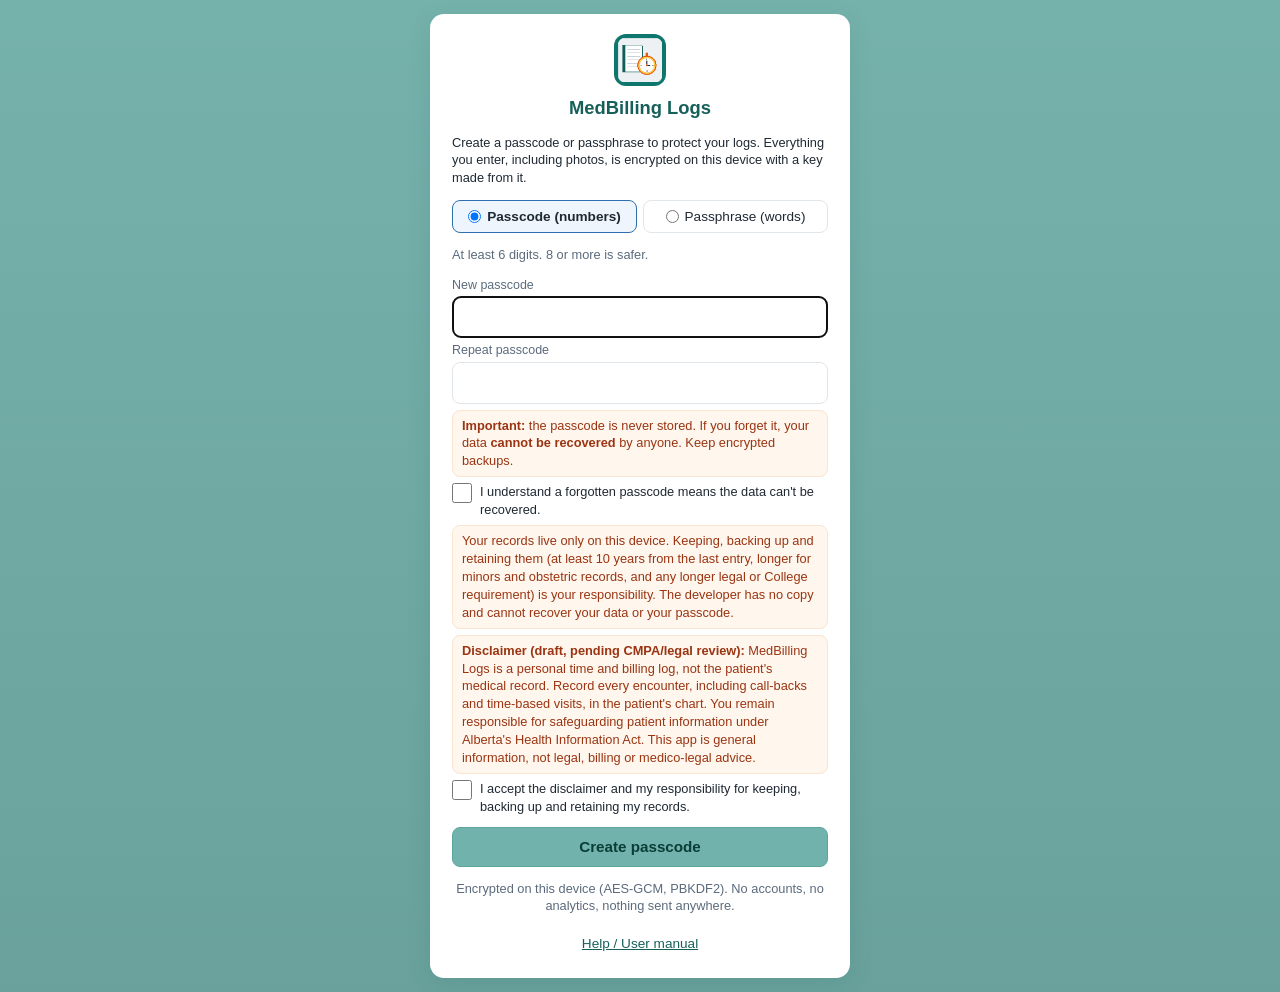
==== commit 0353efa2: "Publish MedBilling Logs web app at /web/ with a 6-month preview timer Assemble landing + /export/ + " ====
--- a/public/index.html
+++ b/public/index.html
@@ -5,14 +5,14 @@
 <meta name="viewport" content="width=device-width, initial-scale=1, viewport-fit=cover">
 <meta http-equiv="Content-Security-Policy" content="default-src 'self'; script-src 'self'; style-src 'self'; img-src 'self' data: blob:; connect-src 'self'; form-action 'none'; manifest-src 'self'; worker-src 'self'; base-uri 'self'; object-src 'none'">
 <meta name="referrer" content="no-referrer">
-<title>Medibrisa MedBilling Logs</title>
-<meta name="description" content="Medibrisa MedBilling Logs: private, offline encounter time log for physicians. Passcode-locked and encrypted on your device.">
+<title>MedBilling Logs</title>
+<meta name="description" content="MedBilling Logs: private, offline encounter time log for physicians. Passcode-locked and encrypted on your device.">
 <meta name="theme-color" content="#0f766e">
 <meta name="apple-mobile-web-app-capable" content="yes">
 <meta name="mobile-web-app-capable" content="yes">
 <meta name="apple-mobile-web-app-status-bar-style" content="black-translucent">
 <meta name="apple-mobile-web-app-title" content="MB Logs">
-<meta name="application-name" content="Medibrisa MedBilling Logs">
+<meta name="application-name" content="MedBilling Logs">
 <link rel="manifest" href="manifest.webmanifest">
 <link rel="icon" href="icons/icon-192.png" sizes="192x192">
 <link rel="apple-touch-icon" href="icons/apple-touch-icon.png">
@@ -22,12 +22,13 @@
 <link rel="stylesheet" href="css/shared/suite.css">
 <link rel="stylesheet" href="css/shared/spui.css">
 <link rel="stylesheet" href="css/shared/move.css">
+<link rel="stylesheet" href="css/web-preview.css">
 </head>
 <body class="locked">
 <section id="lock" class="lock" aria-label="Locked">
   <div class="lockbox">
     <img src="icons/icon-192.png" alt="" width="64" height="64">
-    <h1>Medibrisa MedBilling Logs</h1>
+    <h1>MedBilling Logs</h1>
     <form id="setupForm" hidden autocomplete="off">
       <p class="small">Create a passcode or passphrase to protect your logs. Everything you enter, including photos, is encrypted on this device with a key made from it.</p>
       <div class="seg kindseg" role="radiogroup" aria-label="Type of login secret"><label><input type="radio" name="sKind" value="pin" checked> Passcode (numbers)</label><label><input type="radio" name="sKind" value="phrase"> Passphrase (words)</label></div>
@@ -37,7 +38,7 @@
       <p class="warnbox small"><b>Important:</b> the passcode is never stored. If you forget it, your data <b>cannot be recovered</b> by anyone. Keep encrypted backups.</p>
       <label class="chk small"><input type="checkbox" id="sAck" required> I understand a forgotten passcode means the data can't be recovered.</label>
       <p class="warnbox small" id="sStmt">Your records live only on this device. Keeping, backing up and retaining them (at least 10 years from the last entry, longer for minors and obstetric records, and any longer legal or College requirement) is your responsibility. The developer has no copy and cannot recover your data or your passcode.</p>
-      <p class="warnbox small" id="sDisc"><b>Disclaimer (draft, pending CMPA/legal review):</b> Medibrisa MedBilling Logs is a personal time and billing log, not the patient's medical record. Record every encounter, including call-backs and time-based visits, in the patient's chart. You remain responsible for safeguarding patient information under Alberta's Health Information Act. This app is general information, not legal, billing or medico-legal advice.</p>
+      <p class="warnbox small" id="sDisc"><b>Disclaimer (draft, pending CMPA/legal review):</b> MedBilling Logs is a personal time and billing log, not the patient's medical record. Record every encounter, including call-backs and time-based visits, in the patient's chart. You remain responsible for safeguarding patient information under Alberta's Health Information Act. This app is general information, not legal, billing or medico-legal advice.</p>
       <label class="chk small"><input type="checkbox" id="sResp" required> I accept the disclaimer and my responsibility for keeping, backing up and retaining my records.</label>
       <p class="err small" id="sErr" role="alert"></p>
       <button type="submit" class="primary wide" id="sBtn">Create passcode</button>
@@ -61,9 +62,9 @@
   </div>
 </section>
 <header class="top">
-  <a class="brand" id="homeLink" href="./" aria-label="Medibrisa MedBilling Logs home">
+  <a class="brand" id="homeLink" href="./" aria-label="MedBilling Logs home">
     <img src="icons/icon-192.png" alt="" width="32" height="32">
-    <span class="title">Medibrisa MedBilling Logs</span>
+    <span class="title">MedBilling Logs</span>
   </a>
   <span class="topr"><span class="clock" id="clock" aria-hidden="true"></span><button type="button" class="lockbtn" id="lockNow" aria-label="Lock now" title="Lock now">Lock</button></span>
 </header>
@@ -71,7 +72,7 @@
   <div class="pb1"><b id="pbName">Time period</b><span class="pbh" id="pbHrs"></span><span class="pbu" id="pbUnits"></span></div>
   <div class="pb2"><div class="pbtrack" aria-hidden="true"><div class="pbfill" id="pbFill"></div></div><span class="pbr" id="pbLeft"></span></div>
 </div>
-<nav class="tabs sptabs" id="tabs" role="tablist" aria-label="Medibrisa MedBilling Logs sections">
+<nav class="tabs sptabs" id="tabs" role="tablist" aria-label="MedBilling Logs sections">
   <button type="button" role="tab" data-tab="fav" aria-selected="false"><svg class="ti" viewBox="0 0 24 24" aria-hidden="true" focusable="false"><path d="M12 3.5l2.6 5.3 5.9.9-4.3 4.1 1 5.8L12 16.8l-5.2 2.8 1-5.8-4.3-4.1 5.9-.9z"/></svg><span>Favourites</span></button>
   <button type="button" role="tab" data-tab="today" class="on" aria-selected="true"><svg class="ti" viewBox="0 0 24 24" aria-hidden="true" focusable="false"><rect x="3.5" y="5" width="17" height="15" rx="2.5"/><path d="M3.5 10h17M8 3v4M16 3v4"/><circle cx="12" cy="15" r="1.6"/></svg><span>Today</span></button>
   <button type="button" role="tab" data-tab="history" aria-selected="false"><svg class="ti" viewBox="0 0 24 24" aria-hidden="true" focusable="false"><path d="M4 12a8 8 0 1 0 2.4-5.7"/><path d="M4 4v4h4"/><path d="M12 8v4.5l3 2"/></svg><span>History</span></button>
@@ -159,7 +160,7 @@
   <section id="tab-res" class="panel" hidden>
     <p class="small muted">Official sites, opened in your browser. Opening a link sends no app data (no referrer, nothing attached). The app locks when you leave it.</p>
     <div class="card res"><h3>AHS &amp; zones</h3><ul><li><a href="https://www.albertahealthservices.ca/" target="_blank" rel="noopener noreferrer external" referrerpolicy="no-referrer">Alberta Health Services (AHS)</a></li><li><a href="https://www.albertahealthservices.ca/zones/zones.aspx" target="_blank" rel="noopener noreferrer external" referrerpolicy="no-referrer">AHS zones overview</a></li><li><a href="https://www.albertahealthservices.ca/zones/south-zone.aspx" target="_blank" rel="noopener noreferrer external" referrerpolicy="no-referrer">AHS South Zone</a></li><li><a href="https://www.albertahealthservices.ca/zones/calgary-zone.aspx" target="_blank" rel="noopener noreferrer external" referrerpolicy="no-referrer">AHS Calgary Zone</a></li><li><a href="https://www.albertahealthservices.ca/zones/central-zone.aspx" target="_blank" rel="noopener noreferrer external" referrerpolicy="no-referrer">AHS Central Zone</a></li><li><a href="https://www.albertahealthservices.ca/zones/edmonton-zone.aspx" target="_blank" rel="noopener noreferrer external" referrerpolicy="no-referrer">AHS Edmonton Zone</a></li><li><a href="https://www.albertahealthservices.ca/zones/north-zone.aspx" target="_blank" rel="noopener noreferrer external" referrerpolicy="no-referrer">AHS North Zone</a></li><li><a href="https://www.albertahealthservices.ca/assets/zone/ahs-map-ahs-zones.pdf" target="_blank" rel="noopener noreferrer external" referrerpolicy="no-referrer">AHS zone map (PDF)</a></li><li><a href="https://covenanthealth.ca/" target="_blank" rel="noopener noreferrer external" referrerpolicy="no-referrer">Covenant Health</a></li><li><a href="https://albertapcns.ca/pcn" target="_blank" rel="noopener noreferrer external" referrerpolicy="no-referrer">Primary Care Networks (Alberta)</a></li><li><a href="https://www.alberta.ca/about-primary-health-care" target="_blank" rel="noopener noreferrer external" referrerpolicy="no-referrer">About primary health care (Alberta.ca)</a></li></ul></div>
-    <div class="card res"><h3>Billing</h3><ul><li><a href="https://feedesk.medibrisa.com/" target="_blank" rel="noopener noreferrer external" referrerpolicy="no-referrer">Medibrisa MedBilling Fee Desk</a><span class="resd">Companion app: look up billing (fee) codes and ICD-9 diagnostic codes, with fees, rules and notes. Works offline; nothing you type is sent.</span></li><li><a href="https://www.alberta.ca/fees-health-professionals" target="_blank" rel="noopener noreferrer external" referrerpolicy="no-referrer">Alberta Health: Fees information for health professionals (SOMB)</a></li><li><a href="https://open.alberta.ca/publications/somb-2026-04-01" target="_blank" rel="noopener noreferrer external" referrerpolicy="no-referrer">Schedule of Medical Benefits, April 1, 2026 (Open Government)</a></li><li><a href="https://www.alberta.ca/bulletins-for-health-professionals" target="_blank" rel="noopener noreferrer external" referrerpolicy="no-referrer">Alberta Health: Bulletins for health professionals</a></li><li><a href="https://www.alberta.ca/h-link-electronic-claims-system" target="_blank" rel="noopener noreferrer external" referrerpolicy="no-referrer">Alberta Health: H-Link electronic claims system</a></li><li><a href="https://open.alberta.ca/publications/physician-s-resource-guide" target="_blank" rel="noopener noreferrer external" referrerpolicy="no-referrer">Alberta Health: Physician's resource guide (claims)</a></li><li><a href="https://www.alberta.ca/health-professional-business-forms" target="_blank" rel="noopener noreferrer external" referrerpolicy="no-referrer">Alberta Health: Health professional business forms</a></li><li><a href="https://www.albertadoctors.org/practice/billing-support/" target="_blank" rel="noopener noreferrer external" referrerpolicy="no-referrer">AMA Billing Support</a></li><li><a href="https://www.albertadoctors.org/practice/physician-compensation/fee-for-service/" target="_blank" rel="noopener noreferrer external" referrerpolicy="no-referrer">AMA Fee-for-service resources</a></li><li><a href="https://apps.albertadoctors.org/fee-navigator/" target="_blank" rel="noopener noreferrer external" referrerpolicy="no-referrer">AMA Fee Navigator</a></li><li><a href="https://www.albertadoctors.org/news/publications/billing-tips/documentation-is-important/" target="_blank" rel="noopener noreferrer external" referrerpolicy="no-referrer">AMA billing tip: Documentation is important</a></li><li><a href="https://apps.albertadoctors.org/fee-navigator/billing-tips/documentation-pca-billing-tip" target="_blank" rel="noopener noreferrer external" referrerpolicy="no-referrer">AMA Fee Navigator tip: Documentation (PCPCM)</a></li><li><a href="https://apps.albertadoctors.org/fee-navigator/billing-tips/phone-call-documentation" target="_blank" rel="noopener noreferrer external" referrerpolicy="no-referrer">AMA Fee Navigator tip: Phone call documentation</a></li><li><a href="https://www.albertadoctors.org/news/publications/billing-corner/" target="_blank" rel="noopener noreferrer external" referrerpolicy="no-referrer">AMA Billing Corner</a></li><li><a href="https://www.albertadoctors.org/media/zolbejry/pcpcm-operations-manual-v42-jan-9.pdf" target="_blank" rel="noopener noreferrer external" referrerpolicy="no-referrer">AMA PCPCM operations manual (PDF)</a></li><li><a href="https://www.alberta.ca/health-professionals-audit-and-compliance-assurance" target="_blank" rel="noopener noreferrer external" referrerpolicy="no-referrer">Alberta Health: Audit and compliance assurance</a></li><li><a href="https://www.cmpa-acpm.ca/en/membership/protection-for-members/principles-of-assistance/billing-investigations" target="_blank" rel="noopener noreferrer external" referrerpolicy="no-referrer">CMPA: Billing investigations</a></li></ul></div>
+    <div class="card res"><h3>Billing</h3><ul><li><a href="https://feedesk.medibrisa.com/web/" target="_blank" rel="noopener noreferrer external" referrerpolicy="no-referrer">MedBilling Fee Desk</a><span class="resd">Companion app: look up billing (fee) codes and ICD-9 diagnostic codes, with fees, rules and notes. Works offline; nothing you type is sent.</span></li><li><a href="https://www.alberta.ca/fees-health-professionals" target="_blank" rel="noopener noreferrer external" referrerpolicy="no-referrer">Alberta Health: Fees information for health professionals (SOMB)</a></li><li><a href="https://open.alberta.ca/publications/somb-2026-04-01" target="_blank" rel="noopener noreferrer external" referrerpolicy="no-referrer">Schedule of Medical Benefits, April 1, 2026 (Open Government)</a></li><li><a href="https://www.alberta.ca/bulletins-for-health-professionals" target="_blank" rel="noopener noreferrer external" referrerpolicy="no-referrer">Alberta Health: Bulletins for health professionals</a></li><li><a href="https://www.alberta.ca/h-link-electronic-claims-system" target="_blank" rel="noopener noreferrer external" referrerpolicy="no-referrer">Alberta Health: H-Link electronic claims system</a></li><li><a href="https://open.alberta.ca/publications/physician-s-resource-guide" target="_blank" rel="noopener noreferrer external" referrerpolicy="no-referrer">Alberta Health: Physician's resource guide (claims)</a></li><li><a href="https://www.alberta.ca/health-professional-business-forms" target="_blank" rel="noopener noreferrer external" referrerpolicy="no-referrer">Alberta Health: Health professional business forms</a></li><li><a href="https://www.albertadoctors.org/practice/billing-support/" target="_blank" rel="noopener noreferrer external" referrerpolicy="no-referrer">AMA Billing Support</a></li><li><a href="https://www.albertadoctors.org/practice/physician-compensation/fee-for-service/" target="_blank" rel="noopener noreferrer external" referrerpolicy="no-referrer">AMA Fee-for-service resources</a></li><li><a href="https://apps.albertadoctors.org/fee-navigator/" target="_blank" rel="noopener noreferrer external" referrerpolicy="no-referrer">AMA Fee Navigator</a></li><li><a href="https://www.albertadoctors.org/news/publications/billing-tips/documentation-is-important/" target="_blank" rel="noopener noreferrer external" referrerpolicy="no-referrer">AMA billing tip: Documentation is important</a></li><li><a href="https://apps.albertadoctors.org/fee-navigator/billing-tips/documentation-pca-billing-tip" target="_blank" rel="noopener noreferrer external" referrerpolicy="no-referrer">AMA Fee Navigator tip: Documentation (PCPCM)</a></li><li><a href="https://apps.albertadoctors.org/fee-navigator/billing-tips/phone-call-documentation" target="_blank" rel="noopener noreferrer external" referrerpolicy="no-referrer">AMA Fee Navigator tip: Phone call documentation</a></li><li><a href="https://www.albertadoctors.org/news/publications/billing-corner/" target="_blank" rel="noopener noreferrer external" referrerpolicy="no-referrer">AMA Billing Corner</a></li><li><a href="https://www.albertadoctors.org/media/zolbejry/pcpcm-operations-manual-v42-jan-9.pdf" target="_blank" rel="noopener noreferrer external" referrerpolicy="no-referrer">AMA PCPCM operations manual (PDF)</a></li><li><a href="https://www.alberta.ca/health-professionals-audit-and-compliance-assurance" target="_blank" rel="noopener noreferrer external" referrerpolicy="no-referrer">Alberta Health: Audit and compliance assurance</a></li><li><a href="https://www.cmpa-acpm.ca/en/membership/protection-for-members/principles-of-assistance/billing-investigations" target="_blank" rel="noopener noreferrer external" referrerpolicy="no-referrer">CMPA: Billing investigations</a></li></ul></div>
     <div class="card res"><h3>Regulatory &amp; privacy</h3><ul><li><a href="https://cpsa.ca/" target="_blank" rel="noopener noreferrer external" referrerpolicy="no-referrer">College of Physicians &amp; Surgeons of Alberta (CPSA)</a></li><li><a href="https://oipc.ab.ca/" target="_blank" rel="noopener noreferrer external" referrerpolicy="no-referrer">Office of the Information and Privacy Commissioner of Alberta (OIPC)</a></li><li><a href="https://www.alberta.ca/health-information-act" target="_blank" rel="noopener noreferrer external" referrerpolicy="no-referrer">Health Information Act (Alberta.ca)</a></li><li><a href="https://kings-printer.alberta.ca/1266.cfm?page=H05.cfm" target="_blank" rel="noopener noreferrer external" referrerpolicy="no-referrer">Health Information Act (Alberta King's Printer)</a></li><li><a href="https://cpsa.ca/physicians/standards-of-practice/patient-record-retention/" target="_blank" rel="noopener noreferrer external" referrerpolicy="no-referrer">CPSA: Patient Record Retention standard</a></li><li><a href="https://www.cmpa-acpm.ca/en/advice-publications/browse-articles/2003/a-matter-of-records-retention-and-transfer-of-clinical-records" target="_blank" rel="noopener noreferrer external" referrerpolicy="no-referrer">CMPA: Records retention, access, security and transfer</a></li><li><a href="https://www.cmpa-acpm.ca/en/advice-publications/handbooks/electronic-records-handbook/destroying-and-disposing-of-records" target="_blank" rel="noopener noreferrer external" referrerpolicy="no-referrer">CMPA: Destroying and disposing of electronic records</a></li><li><a href="https://www.cmpa-acpm.ca/en/advice-publications/browse-articles/2011/using-clinical-photography-and-video-for-educational-purposes" target="_blank" rel="noopener noreferrer external" referrerpolicy="no-referrer">CMPA: Clinical photography and video</a></li><li><a href="https://www.cmpa-acpm.ca/en/advice-publications/browse-articles/2023/recording-clinical-encounters-with-patients-what-physicians-need-to-know" target="_blank" rel="noopener noreferrer external" referrerpolicy="no-referrer">CMPA: Recording clinical encounters</a></li><li><a href="https://www.cmpa-acpm.ca/en/advice-publications/browse-articles/2013/protecting-patient-privacy-when-delivering-care-virtually" target="_blank" rel="noopener noreferrer external" referrerpolicy="no-referrer">CMPA: Protecting patient privacy in virtual care (email/text)</a></li><li><a href="https://www.cmpa-acpm.ca/en/advice-publications/browse-articles/2019/texting-safely-about-patient-care" target="_blank" rel="noopener noreferrer external" referrerpolicy="no-referrer">CMPA: Texting safely about patient care</a></li><li><a href="https://www.cmpa-acpm.ca/en/advice-publications/browse-articles/2018/the-new-reality-of-reporting-a-privacy-breach" target="_blank" rel="noopener noreferrer external" referrerpolicy="no-referrer">CMPA: Reporting a privacy breach</a></li><li><a href="https://www.cmpa-acpm.ca/en/education-events/good-practices/professionalism-ethics-and-wellness/privacy-and-confidentiality" target="_blank" rel="noopener noreferrer external" referrerpolicy="no-referrer">CMPA: Privacy and confidentiality</a></li><li><a href="https://www.albertadoctors.org/resource-centre/privacy-resources/" target="_blank" rel="noopener noreferrer external" referrerpolicy="no-referrer">AMA Privacy resources</a></li><li><a href="https://www.albertadoctors.org/resource-centre/privacy-resources/health-information-act/" target="_blank" rel="noopener noreferrer external" referrerpolicy="no-referrer">AMA: Health Information Act overview</a></li><li><a href="https://www.albertadoctors.org/resource-centre/privacy-resources/acceptable-use-of-email-policy/" target="_blank" rel="noopener noreferrer external" referrerpolicy="no-referrer">AMA: Acceptable Use of Email Policy</a></li><li><a href="https://www.albertadoctors.org/resource-centre/privacy-resources/breach-management-policy/" target="_blank" rel="noopener noreferrer external" referrerpolicy="no-referrer">AMA: Breach Management Policy</a></li><li><a href="https://www.albertadoctors.org/resource-centre/privacy-resources/five-steps-to-minimize-privacy-breaches/" target="_blank" rel="noopener noreferrer external" referrerpolicy="no-referrer">AMA: Five Steps to Minimize Privacy Breaches</a></li><li><a href="https://www.albertadoctors.org/resource-centre/privacy-resources/notification-to-patients-affected-by-privacy-breach/" target="_blank" rel="noopener noreferrer external" referrerpolicy="no-referrer">AMA: Notification to patients affected by a breach</a></li><li><a href="https://www.albertadoctors.org/resource-centre/privacy-resources/assessing-risk-and-implementing-safeguards/" target="_blank" rel="noopener noreferrer external" referrerpolicy="no-referrer">AMA: Assessing Risk and Implementing Safeguards</a></li><li><a href="https://www.albertadoctors.org/resource-centre/privacy-resources/faq-privacy-agreements/" target="_blank" rel="noopener noreferrer external" referrerpolicy="no-referrer">AMA: FAQ Privacy agreements</a></li><li><a href="https://www.albertadoctors.org/media/x5cf23al/collection-use-and-disclosure-policy.pdf" target="_blank" rel="noopener noreferrer external" referrerpolicy="no-referrer">AMA: Collection, Use, Disclosure and Disposal policy template (PDF)</a></li></ul></div>
     <div class="card res"><h3>Professional</h3><ul><li><a href="https://www.albertadoctors.org/" target="_blank" rel="noopener noreferrer external" referrerpolicy="no-referrer">Alberta Medical Association (albertadoctors.org)</a></li><li><a href="https://www.cmpa-acpm.ca/" target="_blank" rel="noopener noreferrer external" referrerpolicy="no-referrer">Canadian Medical Protective Association (CMPA)</a></li><li><a href="https://www.cmpa-acpm.ca/en/education-events/good-practices/physician-patient/documentation-and-record-keeping" target="_blank" rel="noopener noreferrer external" referrerpolicy="no-referrer">CMPA: Documentation and record keeping</a></li><li><a href="https://www.cmpa-acpm.ca/en/advice-publications/handbooks/electronic-records-handbook" target="_blank" rel="noopener noreferrer external" referrerpolicy="no-referrer">CMPA: Electronic records handbook</a></li><li><a href="https://www.cmpa-acpm.ca/en/membership/protection-for-members/principles-of-assistance/practice-management-and-business-matters-overview-of-cmpa-assistance" target="_blank" rel="noopener noreferrer external" referrerpolicy="no-referrer">CMPA: Practice management and business matters (assistance)</a></li><li><a href="https://www.albertadoctors.org/practice/learning-development/online-training/privacy-training/" target="_blank" rel="noopener noreferrer external" referrerpolicy="no-referrer">AMA: Free privacy training</a></li></ul></div>
     <p class="small muted">Each link was checked and loaded on 2026-10-04 (MT). Websites change; if a link moves, search the organization's main site.</p>
@@ -306,7 +307,7 @@
     </div>
     <div class="card">
       <h3>Disclaimer <span class="draft">Draft, pending CMPA/legal review</span></h3>
-      <p class="small">Medibrisa MedBilling Logs is a personal time and billing log. It is not the patient&#39;s medical record and does not replace charting. Record every encounter, including call-backs and time-based visits, in the patient&#39;s chart (AMA). Keep records at least as long as your College and the law require: CPSA requires 10 years from the last entry (longer for minors), and CMPA recommends at least 10 years. Patient information in this app is encrypted on this device, but you remain responsible for safeguarding it under Alberta&#39;s Health Information Act. Every export is an encrypted .zip; send it only through channels your custodian approves, with the password sent separately, never by unencrypted email or text. Move clinical photos into the official record, then delete them here. If a device is lost or data is exposed, tell the custodian (e.g. AHS or your clinic) and contact the CMPA right away. Fee codes and rules: confirm in the official Alberta Schedule of Medical Benefits. This app is general information, not legal, billing or medico-legal advice. Contact the CMPA, AMA billing support or the CPSA for advice about your situation.</p>
+      <p class="small">MedBilling Logs is a personal time and billing log. It is not the patient&#39;s medical record and does not replace charting. Record every encounter, including call-backs and time-based visits, in the patient&#39;s chart (AMA). Keep records at least as long as your College and the law require: CPSA requires 10 years from the last entry (longer for minors), and CMPA recommends at least 10 years. Patient information in this app is encrypted on this device, but you remain responsible for safeguarding it under Alberta&#39;s Health Information Act. Every export is an encrypted .zip; send it only through channels your custodian approves, with the password sent separately, never by unencrypted email or text. Move clinical photos into the official record, then delete them here. If a device is lost or data is exposed, tell the custodian (e.g. AHS or your clinic) and contact the CMPA right away. Fee codes and rules: confirm in the official Alberta Schedule of Medical Benefits. This app is general information, not legal, billing or medico-legal advice. Contact the CMPA, AMA billing support or the CPSA for advice about your situation.</p>
       <p class="small muted">Sources: CMPA and AMA guidance checked 2026-10-04; links are in Resources.</p>
     </div>
     <div class="card">
@@ -340,8 +341,8 @@
     <div class="card">
       <h3>Fee code sources</h3>
       <div id="credits" class="small muted"></div>
-      <p class="small muted">Code data from <a href="https://feedesk.medibrisa.com/" rel="noopener noreferrer">Medibrisa MedBilling Fee Desk</a>, bundled in the app. Always confirm codes and fees in the official schedule.</p>
-      <p class="small muted" id="dxCredit">Diagnostic code suggestions: Alberta Health, Alberta Health diagnostic codes: claims assessment (ICD-9 supplement, as of 2018-01-18). Contains information licensed under the Open Government Licence – Alberta. Data via Medibrisa MedBilling Fee Desk. Any code can also be typed as free text.</p>
+      <p class="small muted">Code data from <a href="https://feedesk.medibrisa.com/web/" rel="noopener noreferrer">MedBilling Fee Desk</a>, bundled in the app. Always confirm codes and fees in the official schedule.</p>
+      <p class="small muted" id="dxCredit">Diagnostic code suggestions: Alberta Health, Alberta Health diagnostic codes: claims assessment (ICD-9 supplement, as of 2018-01-18). Contains information licensed under the Open Government Licence – Alberta. Data via MedBilling Fee Desk. Any code can also be typed as free text.</p>
     </div>
   </section>
 </main>
@@ -351,9 +352,9 @@
   <p class="small muted units-note" id="unitsNote"></p>
   <p class="small muted">Time log only. Confirm time-based billing rules in your own schedule (e.g. Alberta SOMB) before submitting claims.</p>
   <p class="small muted">Passcode-locked and encrypted on this device. No accounts, analytics or trackers. Nothing is sent anywhere.</p>
-  <p class="small muted fdhelp">For help with medical billing codes and diagnostic codes (ICD-9 / ICD-10), use <a href="https://feedesk.medibrisa.com/" target="_blank" rel="noopener noreferrer external" referrerpolicy="no-referrer">Medibrisa MedBilling Fee Desk</a></p>
+  <p class="small muted fdhelp">For help with medical billing codes and diagnostic codes (ICD-9 / ICD-10), use <a href="https://feedesk.medibrisa.com/web/" target="_blank" rel="noopener noreferrer external" referrerpolicy="no-referrer">MedBilling Fee Desk</a></p>
   <p class="small muted"><button type="button" class="linkbtn manlink">Help / User manual</button></p>
-  <p class="small muted">Part of Medibrisa Software Ltd. · <a href="https://feedesk.medibrisa.com/" rel="noopener noreferrer">Medibrisa MedBilling Fee Desk</a></p>
+  <p class="small muted">Part of Medibrisa Software Ltd. · <a href="https://feedesk.medibrisa.com/web/" rel="noopener noreferrer">MedBilling Fee Desk</a></p>
   <div class="copyright">© 2026 Medibrisa Software Ltd. All rights reserved. This app is protected by copyright. Reproduction or duplication without permission is an infringement.</div>
 </footer>
 
@@ -417,8 +418,8 @@
       <div class="codehead"><span class="fldl">Fee code and Diagnosis (ICD-9) (optional)</span><select id="eProv" aria-label="Province"></select></div>
       <div id="eCodes" class="chips"></div>
       <div class="cdrow">
-        <div class="cdcol"><label class="fldl" for="eCodeQ">Billing code</label><input id="eCodeQ" type="search" maxlength="60" placeholder="Search codes" autocomplete="off" enterkeyhint="search"><a class="fdl" id="eCodeFD" href="https://feedesk.medibrisa.com/" target="_blank" rel="noopener noreferrer external" referrerpolicy="no-referrer">Look up in Fee Desk</a></div>
-        <div class="cdcol"><label class="fldl" for="eDxQ">Diagnosis (ICD-9)</label><input id="eDxQ" class="dxin" type="search" maxlength="40" placeholder="Search codes" autocomplete="off" autocapitalize="characters" enterkeyhint="search"><a class="fdl" id="eDxFD" href="https://feedesk.medibrisa.com/#/icd9" target="_blank" rel="noopener noreferrer external" referrerpolicy="no-referrer">Look up in Fee Desk</a></div>
+        <div class="cdcol"><label class="fldl" for="eCodeQ">Billing code</label><input id="eCodeQ" type="search" maxlength="60" placeholder="Search codes" autocomplete="off" enterkeyhint="search"><a class="fdl" id="eCodeFD" href="https://feedesk.medibrisa.com/web/" target="_blank" rel="noopener noreferrer external" referrerpolicy="no-referrer">Look up in Fee Desk</a></div>
+        <div class="cdcol"><label class="fldl" for="eDxQ">Diagnosis (ICD-9)</label><input id="eDxQ" class="dxin" type="search" maxlength="40" placeholder="Search codes" autocomplete="off" autocapitalize="characters" enterkeyhint="search"><a class="fdl" id="eDxFD" href="https://feedesk.medibrisa.com/web/#/icd9" target="_blank" rel="noopener noreferrer external" referrerpolicy="no-referrer">Look up in Fee Desk</a></div>
       </div>
       <div id="eCodeRes" class="codres"></div>
       <div id="eDxRes" class="codres dxres"></div>
@@ -427,7 +428,7 @@
         <label class="fld">Modifier code(s) 2<input id="eMod2" maxlength="80" placeholder="Separate with commas" autocomplete="off" autocorrect="off" spellcheck="false" autocapitalize="characters"></label>
       </div>
       <div id="eModU" class="emodu" hidden></div>
-      <p class="small muted fdhelp">For help with medical billing codes and diagnostic codes (ICD-9 / ICD-10), use <a href="https://feedesk.medibrisa.com/" target="_blank" rel="noopener noreferrer external" referrerpolicy="no-referrer">Medibrisa MedBilling Fee Desk</a></p>
+      <p class="small muted fdhelp">For help with medical billing codes and diagnostic codes (ICD-9 / ICD-10), use <a href="https://feedesk.medibrisa.com/web/" target="_blank" rel="noopener noreferrer external" referrerpolicy="no-referrer">MedBilling Fee Desk</a></p>
       <p class="small muted credit" id="eCredit"></p>
     </div>
     <div id="eNotesSlot"></div>
@@ -646,7 +647,7 @@
 <div id="snack" class="snack" role="status" aria-live="polite" hidden><span id="snackTxt"></span><button type="button" id="snackUndo">Undo</button></div>
 <!-- manual:start -->
 <dialog id="manDlg" class="mandlg" aria-labelledby="manTitle">
-  <div class="manhead"><h2 id="manTitle">Medibrisa MedBilling Logs · User manual</h2><button type="button" class="lockbtn" id="manClose">Close</button></div>
+  <div class="manhead"><h2 id="manTitle">MedBilling Logs · User manual</h2><button type="button" class="lockbtn" id="manClose">Close</button></div>
   <div class="man" id="manBody">
     <p class="manlead">A private time and billing log for physicians. Everything stays on this device, encrypted with your passcode or passphrase. This manual works offline. Version 9v (October 2026).</p>
     <nav class="mantoc" aria-label="Contents">
@@ -689,7 +690,7 @@
       <h4 id="m-easy">Easy unlock: Face ID, Touch ID, fingerprint, passkey or quick PIN</h4>
       <p><b>Face ID is the default way in (v9p).</b> When you open the app, or come back to it from another app, it asks for Face ID (Touch ID, fingerprint or passkey) by itself; there's nothing to tap. Your passcode or passphrase is the fallback and always works.</p>
       <ul>
-        <li><b>New setup, iPhone / iPad / Android app:</b> right after you create your passcode, easy unlock is turned on and confirmed with one Face ID scan. The first time, iOS asks <i>Do you want to allow "Medibrisa MedBilling Logs" to use Face ID?</i>; tap <b>Allow</b>. If you cancel, don't allow it, or Face ID isn't set up on the phone, easy unlock stays off and the passcode is used; you can turn it on any time in <b>Settings → Lock → Easy unlock</b>.</li>
+        <li><b>New setup, iPhone / iPad / Android app:</b> right after you create your passcode, easy unlock is turned on and confirmed with one Face ID scan. The first time, iOS asks <i>Do you want to allow "MedBilling Logs" to use Face ID?</i>; tap <b>Allow</b>. If you cancel, don't allow it, or Face ID isn't set up on the phone, easy unlock stays off and the passcode is used; you can turn it on any time in <b>Settings → Lock → Easy unlock</b>.</li>
         <li><b>New setup, browser / Home Screen web app:</b> where the device has a built-in Face ID / Touch ID / Windows Hello passkey that supports this, you're asked once <i>Use Face ID to unlock?</i>; <b>Use</b> creates the passkey (the browser needs that tap).</li>
         <li><b>Already using the app:</b> after your next passcode unlock you're asked once <i>Use Face ID to unlock?</i>, with <b>Use Face ID</b> as the main choice. <b>Not now</b> keeps the passcode, and you won't be asked again (Settings → Lock turns it on later).</li>
         <li><b>When it asks by itself:</b> when the app opens and when you return to it. After you press <b>Lock</b> yourself, or after it locks from inactivity while on screen, it waits for you: tap <b>Unlock with Face ID</b> (the main button) or type the passcode.</li>
@@ -715,14 +716,14 @@
       <ul>
         <li><b>Today:</b> one slim toolbar (date, facility, Arrive/Depart, week totals, + Call-back, Report / share and <b>⋯ More</b>) above the encounter <b>spreadsheet</b>. Running rows count up live in the Min column; a totals row is pinned at the bottom.</li>
         <li><b>History:</b> the same spreadsheet grouped by day, with week totals, timeline, review and reports.</li>
-        <li><b>Resources:</b> official billing, privacy and regulatory websites, including Medibrisa MedBilling Fee Desk.</li>
+        <li><b>Resources:</b> official billing, privacy and regulatory websites, including MedBilling Fee Desk.</li>
         <li><b>Settings:</b> display (text size and font), defaults, timer warnings, time periods and holidays, lock, backups, retention, audit log, this manual and Delete all data.</li>
       </ul>
     </section>
 
     <section id="m-per">
       <h3>2. The time-period bar</h3>
-      <p class="mantip"><b>Per user, verify against the current SOMB.</b> These periods were set up from your own list. Medibrisa MedBilling Logs doesn't attach fee codes to them. Check the current Alberta Schedule of Medical Benefits before you bill.</p>
+      <p class="mantip"><b>Per user, verify against the current SOMB.</b> These periods were set up from your own list. MedBilling Logs doesn't attach fee codes to them. Check the current Alberta Schedule of Medical Benefits before you bill.</p>
       <p>The bar under the header shows the billing time period you're in now (America/Edmonton time):</p>
       <ul>
         <li>The period name and hours, and a progress bar through the period.</li>
@@ -767,7 +768,7 @@
         <li><b>Start the clock:</b> type the time in <b>In</b> (24-hour: <i>0930</i>, <i>9:30</i>, <i>21h05</i>; type <i>n</i> for now), or tap <b>▶</b> in the In cell. The row's Min cell then counts up live.</li>
         <li><b>Stop:</b> type the time in <b>Out</b> (an Out earlier than In means after midnight), or tap <b>■</b> in the Out cell.</li>
         <li><b>H/C:</b> tap (or press Space, or type H or C) to switch between Hospital and Clinic.</li>
-        <li><b>Codes:</b> type or paste fee and ICD-9 codes (several separated by commas). Select the cell and tap <b>↗</b> (or <b>ⓘ</b> beside a code) to pick in Medibrisa MedBilling Fee Desk: tap a code there and it comes straight back into that cell (see <a href="#m-codes" data-go="m-codes">section 8</a>).</li>
+        <li><b>Codes:</b> type or paste fee and ICD-9 codes (several separated by commas). Select the cell and tap <b>↗</b> (or <b>ⓘ</b> beside a code) to pick in MedBilling Fee Desk: tap a code there and it comes straight back into that cell (see <a href="#m-codes" data-go="m-codes">section 8</a>).</li>
         <li><b>Modifiers:</b> type modifier codes in <b>Modifier code 1</b> and <b>Modifier code 2</b> (right after Fee code). Each cell takes several codes separated by commas or spaces; they are saved in capitals, separated by ", ", with duplicates removed (e.g. <i>cmgp bmi</i> → <i>CMGP, BMI</i>). See <i>Modifier codes</i> below.</li>
       </ol>
       <h4 id="m-mod">Modifier codes and roomy code cells (v9k)</h4>
@@ -939,38 +940,38 @@
 
     <section id="m-codes">
       <h3>8. Billing and diagnostic codes</h3>
-      <p>In the spreadsheet, type or paste a fee or ICD-9 code into the cell, or pick it in Medibrisa MedBilling Fee Desk:</p>
+      <p>In the spreadsheet, type or paste a fee or ICD-9 code into the cell, or pick it in MedBilling Fee Desk:</p>
       <h4 id="m-pick">Pick a code in Fee Desk (v9g)</h4>
       <ol>
         <li>Tap the <b>Fee code</b> or <b>Diagnosis (ICD-9)</b> cell of the row, then tap <b>↗</b> in that cell (or <b>ⓘ</b> beside a code that is already there, to start from that code). The row's <b>⋯</b> menu has the same two choices.</li>
-        <li>Fee Desk opens in <b>pick mode</b>. A slim bar says <i>Picking for Medibrisa MedBilling Logs: tap a code to send it, or ＋ to pick several (up to 10 fee, 10 ICD-9, 10 modifiers) · Modifiers · Cancel</i> (Fee Desk v36 says 3 of each; outside Alberta, or with an older Fee Desk: <i>Picking a code for Medibrisa MedBilling Logs, tap a code to send it back · Cancel</i>).</li>
-        <li>Tap a billing code: a search result, a favourite or recent code, a code in the price list, or the big code on its page (also <b>Use … in Medibrisa MedBilling Logs</b>). Tap <b>Details</b> on a result to read it first.</li>
+        <li>Fee Desk opens in <b>pick mode</b>. A slim bar says <i>Picking for MedBilling Logs: tap a code to send it, or ＋ to pick several (up to 10 fee, 10 ICD-9, 10 modifiers) · Modifiers · Cancel</i> (Fee Desk v36 says 3 of each; outside Alberta, or with an older Fee Desk: <i>Picking a code for MedBilling Logs, tap a code to send it back · Cancel</i>).</li>
+        <li>Tap a billing code: a search result, a favourite or recent code, a code in the price list, or the big code on its page (also <b>Use … in MedBilling Logs</b>). Tap <b>Details</b> on a result to read it first.</li>
         <li>Tap an ICD-9 code: in an ICD-9 search, in <b>Suggested ICD-9</b> on a billing code's page, or <b>Use</b>.</li>
-        <li>You are back in Medibrisa MedBilling Logs with the code in the same cell of the same row, saved, with the cursor in that cell and a short message such as <i>03.03A added</i>.</li>
+        <li>You are back in MedBilling Logs with the code in the same cell of the same row, saved, with the cursor in that cell and a short message such as <i>03.03A added</i>.</li>
       </ol>
       <ul>
         <li><b>Several fee codes:</b> the code is added after the ones already in the cell (separated by a comma). A code already in the cell is not added twice.</li>
         <li><b>Diagnostic codes (one tapped code):</b> it goes beside the first fee code that has no Dx yet; if every fee code already has one, it is added after the others (v9n). An existing Dx is never replaced, a code already in the row is not added twice, and the message (for example <i>V22.1 added beside 03.04A</i>) offers <b>Undo</b>.</li>
         <li>A billing code tapped while picking a Dx (or an ICD-9 code while picking a fee code) goes into the matching column of the same row.</li>
         <li><b>Cancel</b> in the bar goes back without changes. A pick that isn't finished expires after 30 minutes.</li>
-        <li>If Medibrisa MedBilling Logs locked meanwhile, the code waits: unlock and it is added. Medibrisa MedBilling Logs stays unlocked for at most 10 minutes while Fee Desk is open for a pick, then locks as usual.</li>
-        <li><b>Privacy:</b> only the code, its kind and a random one-time token travel between the two apps; no name, MRN or other patient information. Fee Desk only returns to Medibrisa MedBilling Logs itself.</li>
-        <li><b>iPhone and iPad:</b> works in Safari and from the Home Screen icon. In the Medibrisa MedBilling Logs app, Fee Desk opens in an in-app browser and iOS may ask <i>Open in "MB Logs"?</i>: tap <b>Open</b>.</li>
+        <li>If MedBilling Logs locked meanwhile, the code waits: unlock and it is added. MedBilling Logs stays unlocked for at most 10 minutes while Fee Desk is open for a pick, then locks as usual.</li>
+        <li><b>Privacy:</b> only the code, its kind and a random one-time token travel between the two apps; no name, MRN or other patient information. Fee Desk only returns to MedBilling Logs itself.</li>
+        <li><b>iPhone and iPad:</b> works in Safari and from the Home Screen icon. In the MedBilling Logs app, Fee Desk opens in an in-app browser and iOS may ask <i>Open in "MB Logs"?</i>: tap <b>Open</b>.</li>
       </ul>
       <h4 id="m-multi">Several codes at once: fee codes, ICD-9 and modifiers (v9l, up to 10 each from v9m)</h4>
       <p>In Fee Desk's pick mode (Alberta) you can send up to <b>10 fee codes, 10 ICD-9 codes and 10 modifier codes</b> back to the same row in one go (Fee Desk v37 or later; Fee Desk v36 allows 3 of each). A plain tap still sends one code straight away, as before.</p>
       <ol>
         <li>Tap <b>＋</b> beside a code to select it instead of sending it. While something is selected, tapping other codes adds them too (tap again to remove). <b>Modifiers</b> in the pick bar opens Fee Desk's modifier search (explicit Alberta modifiers from the official SOMB list).</li>
         <li>Tap a <b>favourite that has linked codes</b> (its linked ICD-9 codes and modifiers, set up in Fee Desk) and the whole set is selected for you to check.</li>
-        <li>A tray above the pick bar shows the selection (Fee · ICD-9 · Modifiers, with counters such as <i>1/10</i>; a long selection scrolls inside the tray). Remove any with <b>×</b>, then tap <b>Send to Medibrisa MedBilling Logs</b>.</li>
-        <li>Back in Medibrisa MedBilling Logs the codes are in the row you started from, saved, and the filled cells flash briefly. A short message says what was added, for example <i>Added: Fee 03.03A · Dx 250.00 · Modifier 1 CMGP</i>, with <b>Undo</b>.</li>
+        <li>A tray above the pick bar shows the selection (Fee · ICD-9 · Modifiers, with counters such as <i>1/10</i>; a long selection scrolls inside the tray). Remove any with <b>×</b>, then tap <b>Send to MedBilling Logs</b>.</li>
+        <li>Back in MedBilling Logs the codes are in the row you started from, saved, and the filled cells flash briefly. A short message says what was added, for example <i>Added: Fee 03.03A · Dx 250.00 · Modifier 1 CMGP</i>, with <b>Undo</b>.</li>
       </ol>
       <ul>
         <li><b>Nothing is overwritten.</b> New codes are added after what is already in each cell; a code already in the row is not added twice (the message lists it as <i>Already in this row</i>).</li>
         <li><b>Fee code:</b> added after the existing ones.</li>
         <li><b>Dx:</b> every ICD-9 code sent is kept. A Dx linked to a fee code goes beside that fee code; others go on fee codes that have no Dx yet, newly added ones first; any more are added after them in the Dx cell (the row grows to show them all). An existing Dx is never replaced.</li>
         <li><b>Modifiers:</b> <b>Modifier code 1</b> is for the row's first fee code and <b>Modifier code 2</b> for its second or later fee code. A modifier linked to a fee code in Fee Desk (or sent with just one fee code) goes in the cell for that fee code's place in the row; other modifiers go in Modifier code 1. A modifier already in either cell is not added again.</li>
-        <li>Only codes and the one-time token travel, as with single codes. Works in Safari, the Home Screen app and the Medibrisa MedBilling Logs iPhone app (Fee Desk returns with the app's own link). Older versions of Fee Desk keep sending one code at a time.</li>
+        <li>Only codes and the one-time token travel, as with single codes. Works in Safari, the Home Screen app and the MedBilling Logs iPhone app (Fee Desk returns with the app's own link). Older versions of Fee Desk keep sending one code at a time.</li>
       </ul>
       <ol>
         <li>Open an encounter. Under <b>Fee codes and diagnostic codes</b>, check the fee schedule (province) on the right.</li>
@@ -978,8 +979,8 @@
         <li>In <b>Diagnosis (ICD-9)</b> beside it, type a code or words and tap a suggestion. Each billing code you add gets its own diagnostic code field on the same row. You can also type any code that isn't in the list.</li>
       </ol>
       <ul>
-        <li>Suggestions come from lists built into the app (fee codes from Medibrisa MedBilling Fee Desk; ICD-9 from Alberta Health's diagnostic code supplement). They work offline and nothing you type is sent anywhere.</li>
-        <li><b>Look up in Fee Desk</b> opens Medibrisa MedBilling Fee Desk in a new tab with fees, rules and notes. It goes straight to the code only if what you typed is a known code. Otherwise it opens Fee Desk's home page. No patient information is ever put in the link.</li>
+        <li>Suggestions come from lists built into the app (fee codes from MedBilling Fee Desk; ICD-9 from Alberta Health's diagnostic code supplement). They work offline and nothing you type is sent anywhere.</li>
+        <li><b>Look up in Fee Desk</b> opens MedBilling Fee Desk in a new tab with fees, rules and notes. It goes straight to the code only if what you typed is a known code. Otherwise it opens Fee Desk's home page. No patient information is ever put in the link.</li>
         <li>Opening Fee Desk from an open entry no longer locks this app (unless you stay away longer than the auto-lock time). Your unsaved entry is kept as an encrypted draft and reopens after you unlock. To bring a code back automatically, use <b>↗</b> in the spreadsheet (pick mode, above).</li>
         <li><b>Nova Scotia (approval pending):</b> code lookup is unavailable until permission is granted, so no Nova Scotia code list is included. Type the code manually (it is saved exactly as typed) and confirm it in the official MSI Physician’s Manual. Codes already saved in your entries are kept.</li>
         <li>Codes and fees are a convenience. Always confirm in the official Schedule of Medical Benefits before you submit claims.</li>
@@ -1134,7 +1135,7 @@
       <!-- same wording as Settings → Your data: Export my data, Import my data and moving (shared/move.js T.guide) -->
       <ul class="mvguide-man">
         <li>Export my data saves everything this app keeps on this device to one file (its name ends in -my-data- and the date). Keep the file somewhere safe; it is your copy.</li>
-        <li>In Medibrisa MedBilling Logs the file is locked with your passcode. You need that passcode to import it later.</li>
+        <li>In MedBilling Logs the file is locked with your passcode. You need that passcode to import it later.</li>
         <li>Import my data (Settings) checks the file first and shows what it holds. Nothing changes until you choose Merge or Replace.</li>
         <li>Merge adds what is in the file to what is already here. Nothing here is removed.</li>
         <li>Replace makes this device match the file. Tick the confirmation box first. Replace is all or nothing: if anything goes wrong part-way, nothing on this device is changed.</li>
@@ -1148,7 +1149,7 @@
       <h4>Exports contain health information</h4>
       <p class="mantip">An export contains health information. Keep it encrypted, and send the password separately, never in the same email or message. Store and send it only as permitted by Alberta's <b>Health Information Act (HIA)</b>, your custodian's or <b>AHS (Alberta Health Services)</b> privacy and information-security policies, and the privacy law and privacy commissioner's guidance in your own province or territory (e.g. the <b>Alberta OIPC</b>). Delete copies you no longer need.</p>
       <h4>Your responsibility</h4>
-      <p>You, as the custodian or as an affiliate of a custodian (for example AHS or your clinic), are responsible for collecting, using, storing, sending and disposing of this information in a compliant way. Medibrisa MedBilling Logs is designed to support compliance: data is encrypted on the device, every export is encrypted, and the app does not transmit exports or any data anywhere by itself. It is not certified or approved by AHS, the OIPC or any government body, and it is not legal advice. Check your custodian's policies, and contact your privacy officer, the CMPA or the OIPC if you are unsure.</p>
+      <p>You, as the custodian or as an affiliate of a custodian (for example AHS or your clinic), are responsible for collecting, using, storing, sending and disposing of this information in a compliant way. MedBilling Logs is designed to support compliance: data is encrypted on the device, every export is encrypted, and the app does not transmit exports or any data anywhere by itself. It is not certified or approved by AHS, the OIPC or any government body, and it is not legal advice. Check your custodian's policies, and contact your privacy officer, the CMPA or the OIPC if you are unsure.</p>
       <h4>Tips</h4>
       <ul>
         <li>Record only what you need for billing. Add a name or MRN/PHN only if you need it.</li>
@@ -1166,7 +1167,7 @@
       <dl class="manfaq">
         <dt>How do I log a second encounter for the same patient?</dt><dd>Tap a cell in the patient's row, then the blue <b>＋ same</b> button in the row number (or ⋯ → Same patient: new row below). The name, MRN / PHN, facility, functional centre and H/C are copied; times and codes are left blank. See section 4.</dd>
         <dt>The app asks for Face ID by itself. Can I stop that?</dt><dd>Yes: <b>Settings → Lock → Easy unlock</b>, turn it off, and the passcode is used. Face ID is the default from v9p; it never replaces the passcode, which always works.</dd>
-        <dt>Face ID didn't work or I cancelled it.</dt><dd>Type your passcode; the box is ready. Tap <b>Unlock with Face ID</b> to try again. If iOS was told not to allow Face ID, turn it back on in the iPhone's <b>Settings → Medibrisa MedBilling Logs → Face ID</b>, then in the app's Settings → Lock.</dd>
+        <dt>Face ID didn't work or I cancelled it.</dt><dd>Type your passcode; the box is ready. Tap <b>Unlock with Face ID</b> to try again. If iOS was told not to allow Face ID, turn it back on in the iPhone's <b>Settings → MedBilling Logs → Face ID</b>, then in the app's Settings → Lock.</dd>
         <dt>Undo is greyed out.</dt><dd>There's nothing to undo on the day you're looking at. Each day sheet has its own history, and importing a backup clears it.</dd>
         <dt>I forgot my passcode or passphrase.</dt><dd>It can't be recovered. Use <b>Forgot passcode?</b> to erase and start over, then import a backup if you remember its passcode.</dd>
         <dt>Face ID / fingerprint / passkey stopped working.</dt><dd>Use your passcode or passphrase; it always works. Easy unlock turns off after a passcode change, after the device's enrolled faces or fingers change, or if the passkey was deleted. Turn it on again in Settings → Lock → Easy unlock.</dd>
@@ -1174,8 +1175,8 @@
         <dt>I don't see "Unlock with a passkey" in my browser.</dt><dd>Your browser doesn't support the passkey PRF extension (it needs Safari 18 or later, current Chrome or Edge, or Firefox 148 or later on a computer). The option is hidden rather than offered in a weaker form.</dd>
         <dt>Does the timer stop when the app locks or the phone sleeps?</dt><dd>No. Timers use clock times and keep counting. Unlock and tap Stop (or fix the end time) when you're done.</dd>
         <dt>I opened Fee Desk and the app locked. Did I lose my entry?</dt><dd>No. An open entry is saved as an encrypted draft and reopens after you unlock. A code you picked in Fee Desk waits and is added right after you unlock.</dd>
-        <dt>I tapped a code in Fee Desk but nothing came back.</dt><dd>Open Fee Desk with <b>↗</b> in the Fee code or Dx cell (the slim yellow "Picking … for Medibrisa MedBilling Logs" bar must show). Plain Fee Desk links only look codes up. Picks expire after 30 minutes.</dd>
-        <dt>Can I bring back several codes at once, with modifiers?</dt><dd>Yes (Alberta, v9l; up to 10 of each from v9m with Fee Desk v37). In Fee Desk's pick mode tap <b>＋</b> beside up to 10 fee codes, 10 ICD-9 codes and 10 modifiers (or tap a favourite with linked codes), check the tray and tap <b>Send to Medibrisa MedBilling Logs</b>. They are added to the row without overwriting anything: fee codes after the existing ones, Dx beside their fee codes and any extra Dx after them (none dropped), modifiers in Modifier code 1 (first fee code) or Modifier code 2 (second or later). See <a href="#m-multi">Several codes at once</a>.</dd>
+        <dt>I tapped a code in Fee Desk but nothing came back.</dt><dd>Open Fee Desk with <b>↗</b> in the Fee code or Dx cell (the slim yellow "Picking … for MedBilling Logs" bar must show). Plain Fee Desk links only look codes up. Picks expire after 30 minutes.</dd>
+        <dt>Can I bring back several codes at once, with modifiers?</dt><dd>Yes (Alberta, v9l; up to 10 of each from v9m with Fee Desk v37). In Fee Desk's pick mode tap <b>＋</b> beside up to 10 fee codes, 10 ICD-9 codes and 10 modifiers (or tap a favourite with linked codes), check the tray and tap <b>Send to MedBilling Logs</b>. They are added to the row without overwriting anything: fee codes after the existing ones, Dx beside their fee codes and any extra Dx after them (none dropped), modifiers in Modifier code 1 (first fee code) or Modifier code 2 (second or later). See <a href="#m-multi">Several codes at once</a>.</dd>
         <dt>I couldn't scroll back up to my first rows on iPhone.</dt><dd>Fixed in v9o. In v9n the whole page could slide up (for example while the keyboard was open), hiding the header row and the first rows under the bar at the top, and a swipe inside the grid couldn't bring them back. Now the grid is the only thing that scrolls on Today; the page snaps back as soon as the keyboard closes.</dd>
         <dt>Where did the footer (disclaimers, Fee Desk link, manual) go?</dt><dd>On Today it's after the last row: scroll down past your rows to see it. On the other tabs it's at the bottom of the page as before.</dd>
         <dt>How do I enter units for TEV, TNTP, TNTA, TWK, TST or TDES?</dt><dd>Type the code in a Modifier cell, then tap the <b>u?</b> button beside it and pick 01–20 (each unit is 15 minutes: 02 · 30 min). See <a href="#m-prem" data-go="m-prem">After-hours premium units</a>.</dd>
@@ -1206,7 +1207,7 @@
         <dt>A red "Automatic backup didn't work" banner appeared.</dt><dd>Tap <b>Backup settings</b> and <b>Change location</b> to choose the folder again, or <b>Allow access</b> if the browser asks. Your entries are safe on the device in the meantime.</dd>
         <dt>Where can I get advice?</dt><dd>The CMPA, AMA billing support, or the CPSA. Links are in the Resources tab.</dd>
       </dl>
-      <p class="small muted">Medibrisa MedBilling Logs is general information, not legal, billing or medico-legal advice. Part of Medibrisa Software Ltd.</p>
+      <p class="small muted">MedBilling Logs is general information, not legal, billing or medico-legal advice. Part of Medibrisa Software Ltd.</p>
     </section>
   </div>
 </dialog>
@@ -1255,6 +1256,7 @@
 <script src="js/shared/spui.js"></script>
 <script src="js/move-config.js"></script>
 <script src="js/shared/move.js"></script>
+<script src="js/web-preview.js"></script>
 <script src="js/app.js"></script>
 <script src="clinical-resources/cr-registry.js"></script>
 <script src="clinical-resources/cr-core.js"></script>
--- a/public/css/web-preview.css
+++ b/public/css/web-preview.css
@@ -0,0 +1,22 @@
+/* Free /web/ preview banner and expired notice. Loaded only with the web app shell. */
+.wp-banner{position:relative;z-index:80;background:#e8f4f2;color:#1f4f4a;font-size:.82rem;line-height:1.4;padding:7px 14px;text-align:center;border-bottom:1px solid #c9dedb}
+.wp-banner p{margin:0 auto;max-width:52rem}
+.wp-banner a{color:#115e59;font-weight:600}
+html.wp-preview .wp-banner{padding-top:calc(7px + env(safe-area-inset-top))}
+body.locked .wp-banner{padding-top:7px}
+
+.wp-expired{position:relative;z-index:90;display:flex;justify-content:center;padding:10px 12px 0;background:transparent}
+html.wp-preview .wp-expired{padding-top:calc(10px + env(safe-area-inset-top))}
+body.locked .wp-expired{padding-top:10px}
+.wp-expired-card{background:#fff;border:1px solid #c9dedb;border-radius:14px;box-shadow:0 4px 18px rgba(15,23,42,.08);padding:16px 18px;max-width:36rem;width:100%;text-align:left;color:#1f2933}
+.wp-expired-card h2{margin:0 0 8px;font-size:1.05rem;color:#115e59}
+.wp-expired-card p{margin:0 0 8px;font-size:.88rem;line-height:1.45}
+.wp-expired-card a{color:#115e59;font-weight:600}
+.wp-export{display:inline-block;background:#0f766e;color:#fff;border:0;border-radius:10px;padding:10px 16px;font:700 .9rem/1.2 inherit;cursor:pointer;margin:6px 0 4px;min-height:40px}
+.wp-export:hover{background:#115e59}
+.wp-muted{color:#64748b;font-size:.8rem!important}
+
+html.wp-expired #setupForm{display:none!important}
+html.wp-expired #main input.gc,html.wp-expired #main textarea.gc{pointer-events:none;background:#f3f5f6}
+html.wp-expired #cbBtn,html.wp-expired #manualBtn,html.wp-expired #impAll,html.wp-expired #mvImport,html.wp-expired #eNoteAdd,html.wp-expired #eaEdit,html.wp-expired #eaSame,html.wp-expired #eaTime{pointer-events:none;opacity:.45}
+html.wp-expired #tbar .acts,html.wp-expired #ewSave,html.wp-expired #ewApv{pointer-events:none;opacity:.45}
